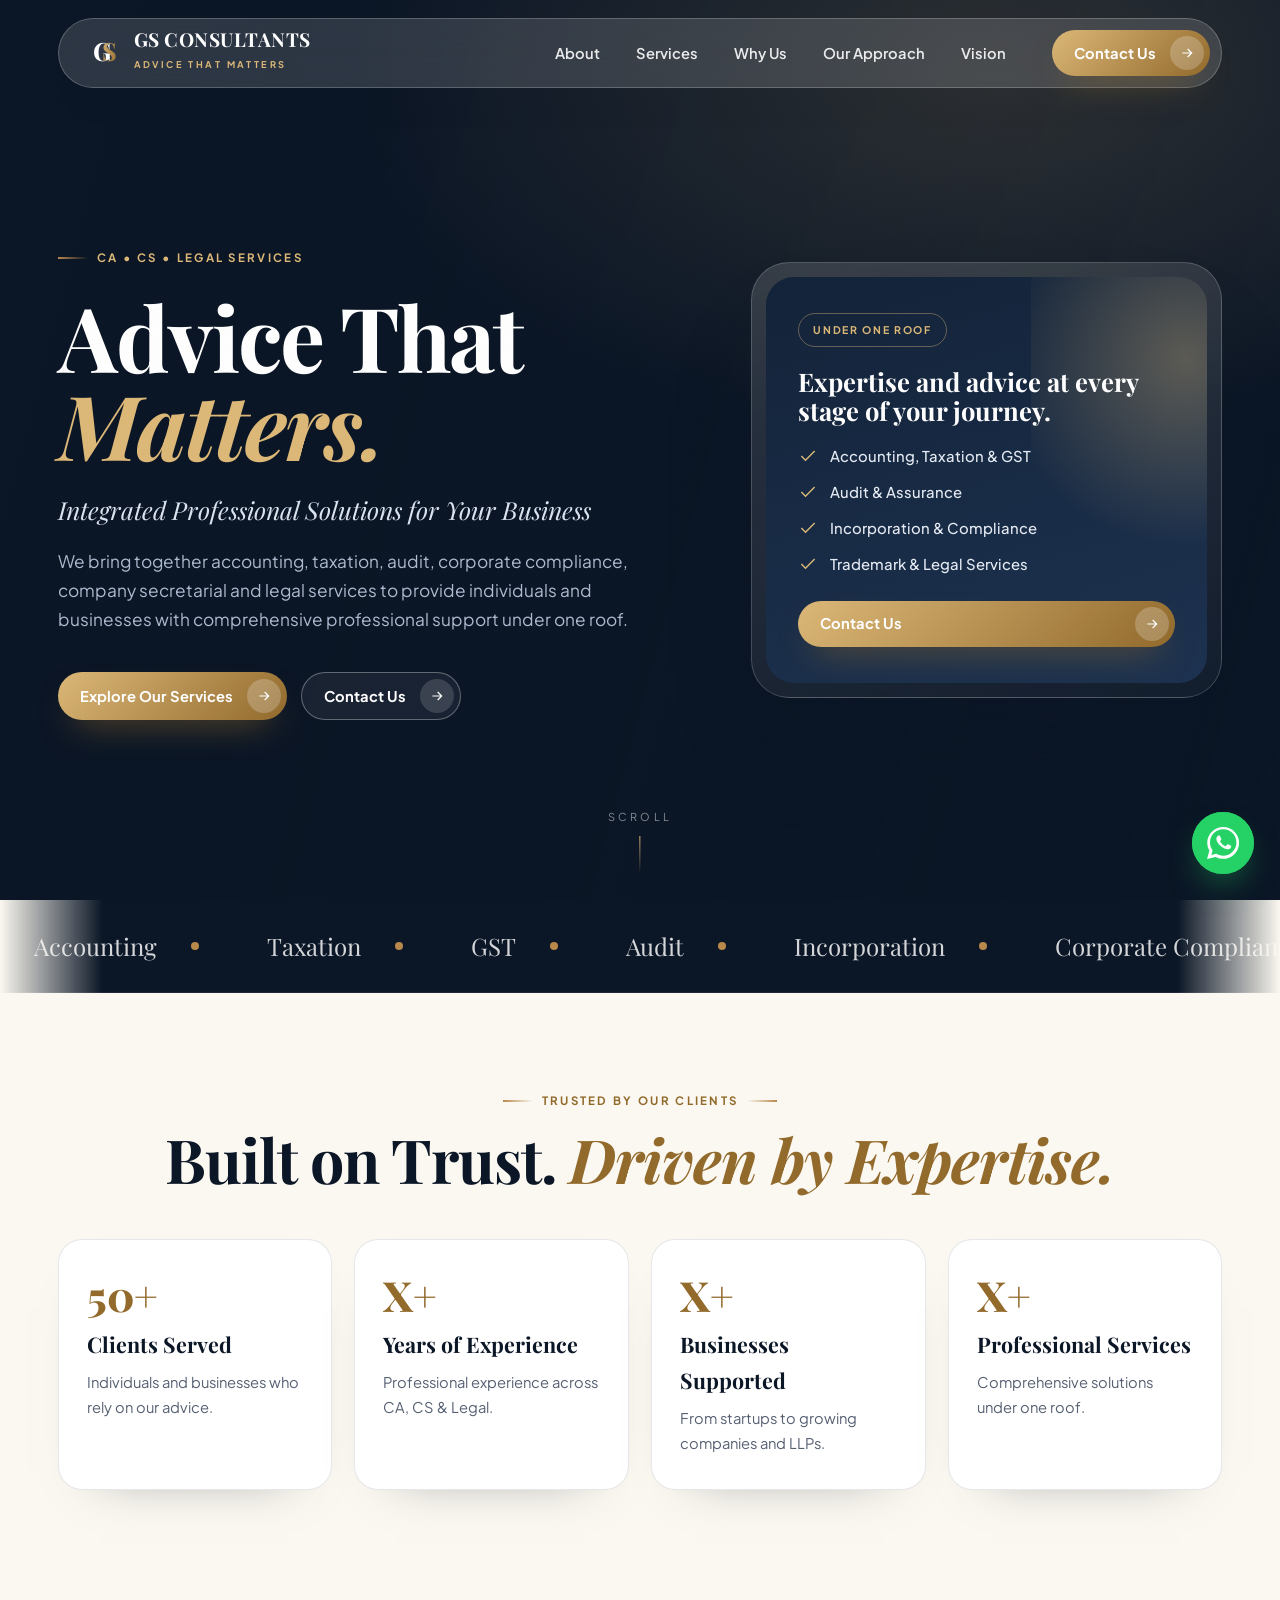
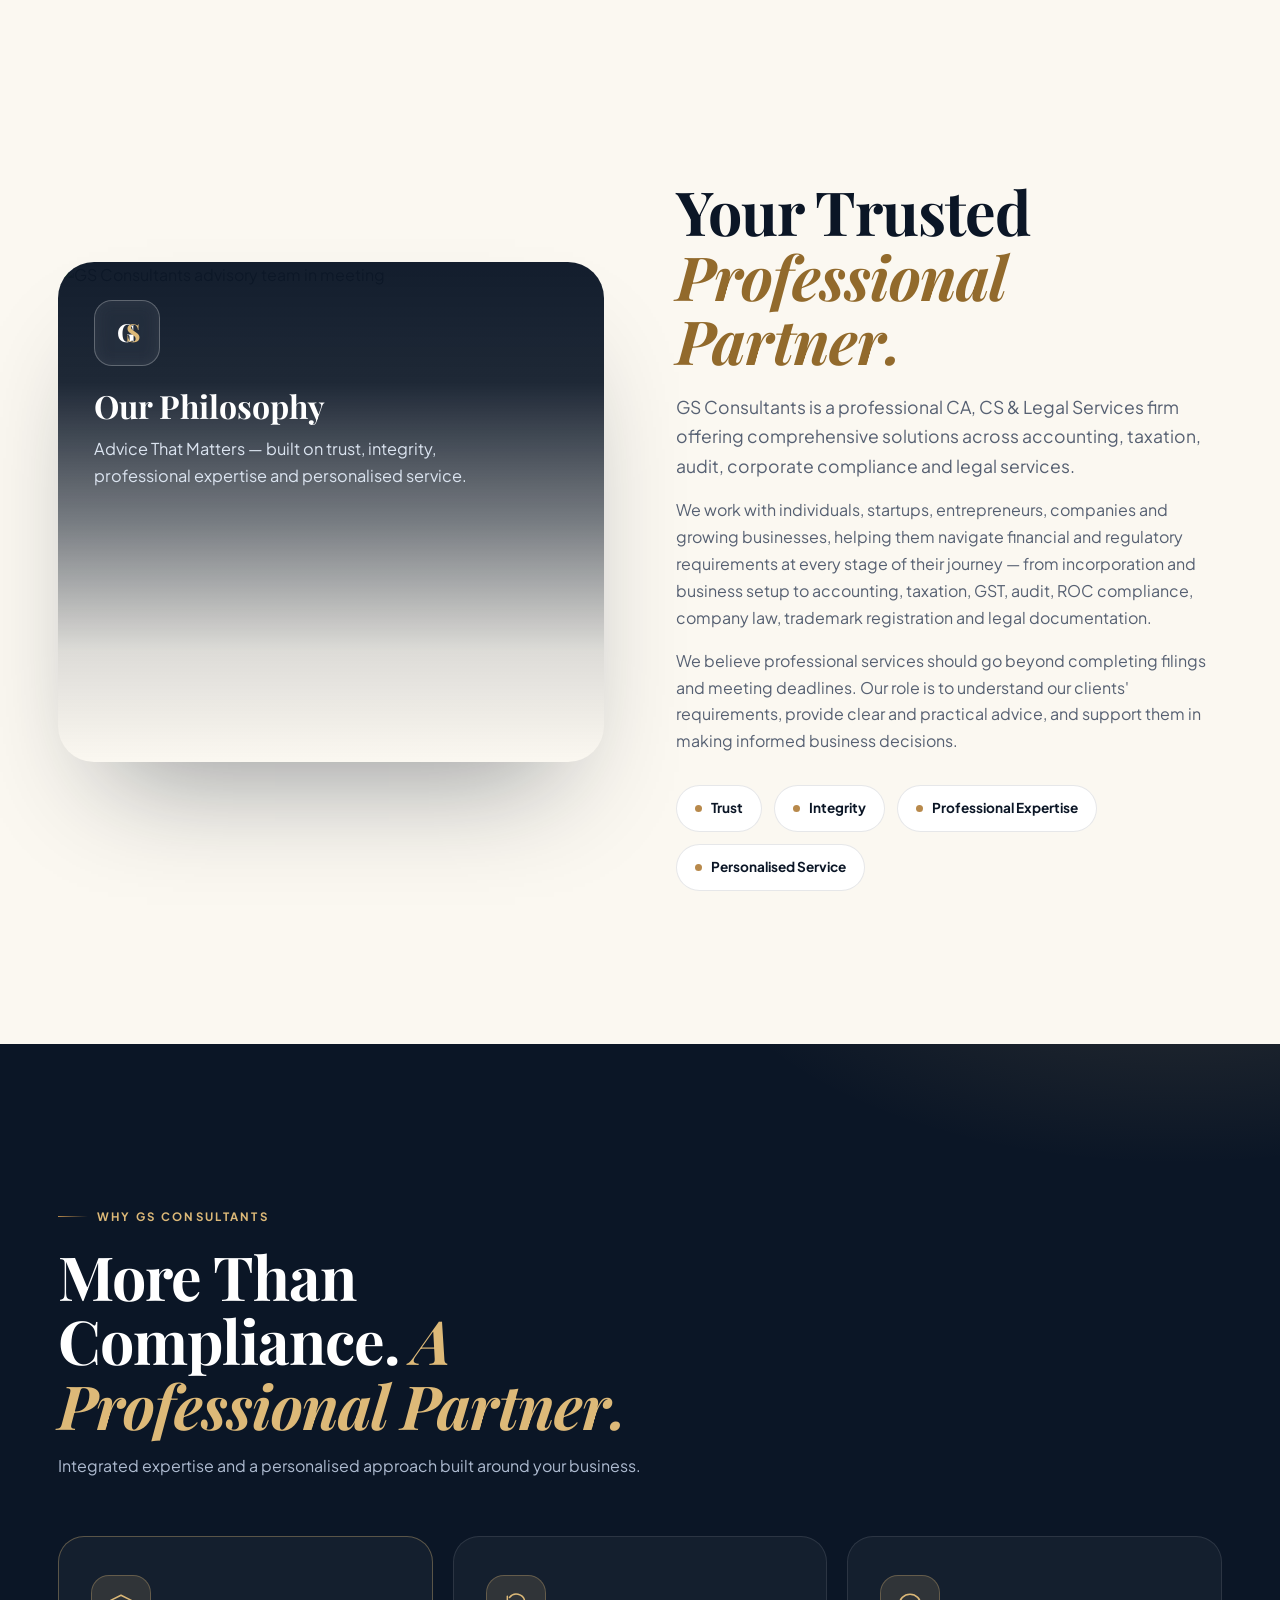
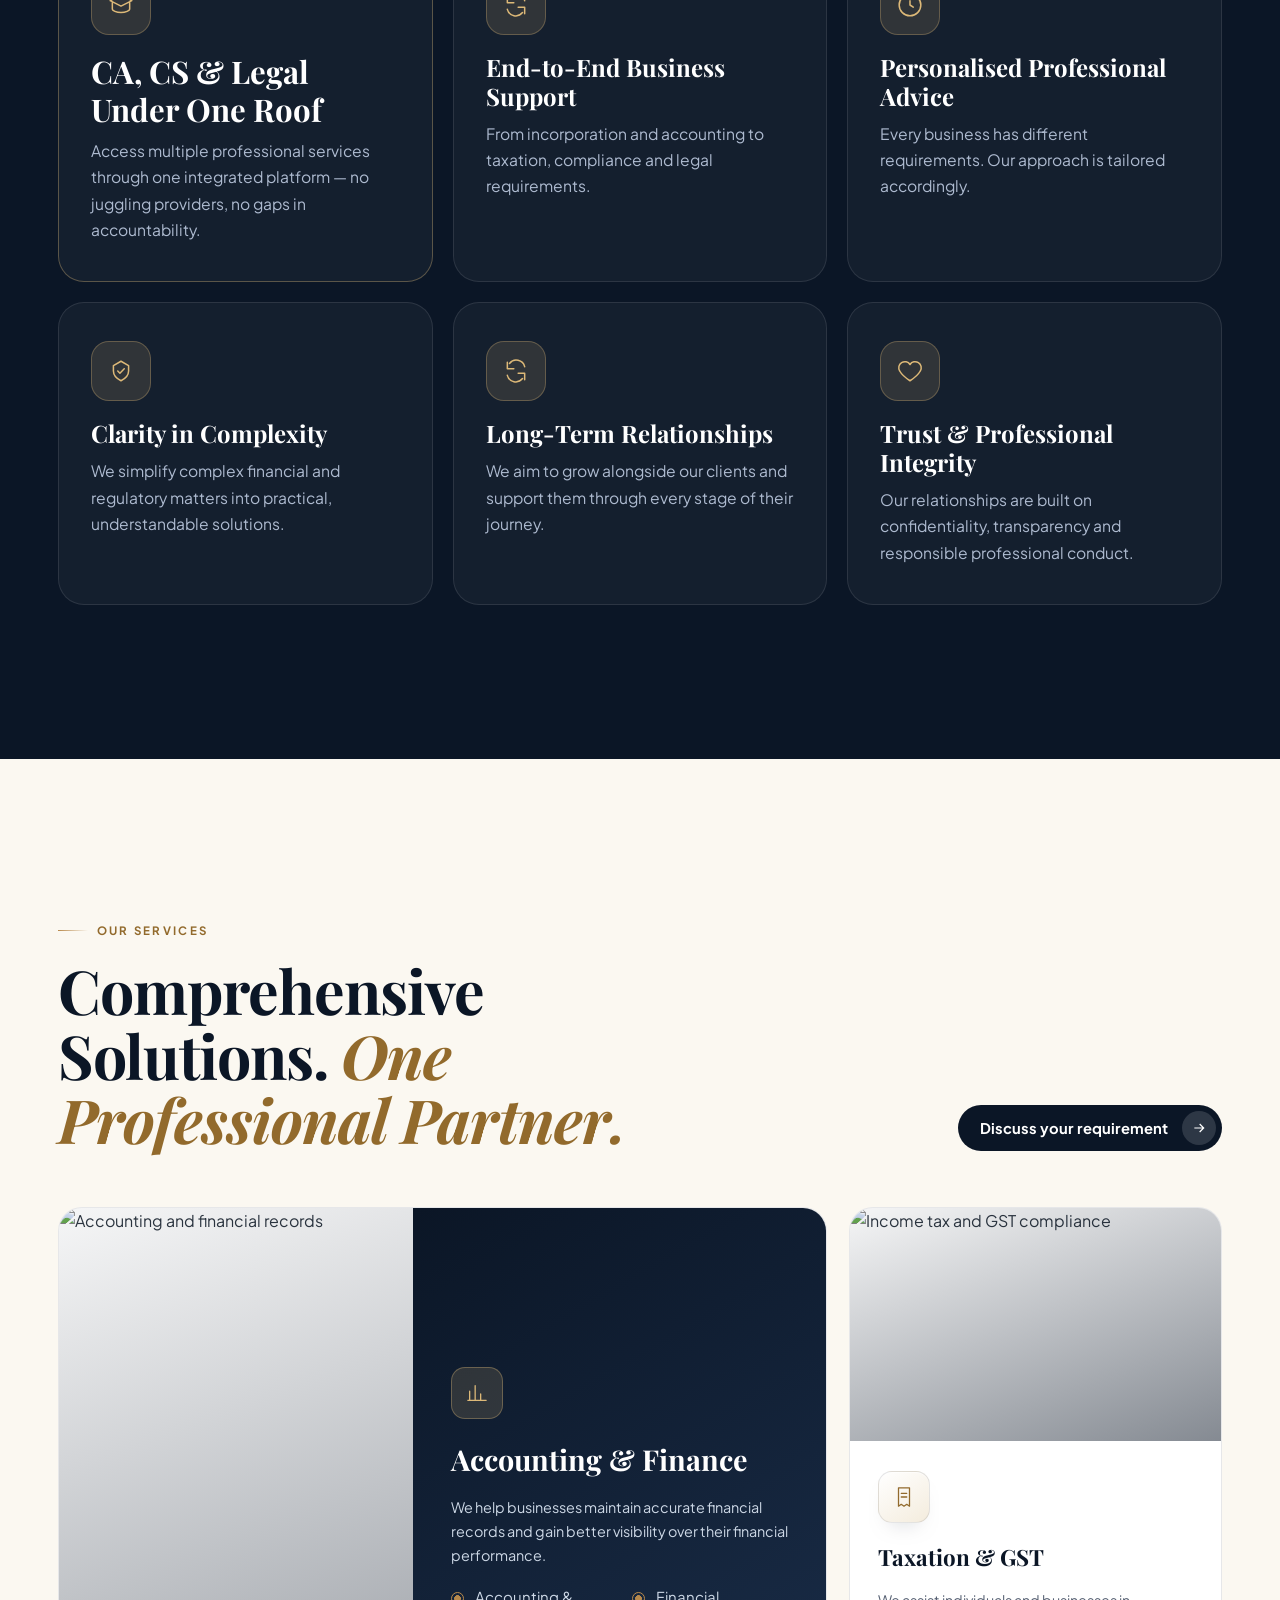
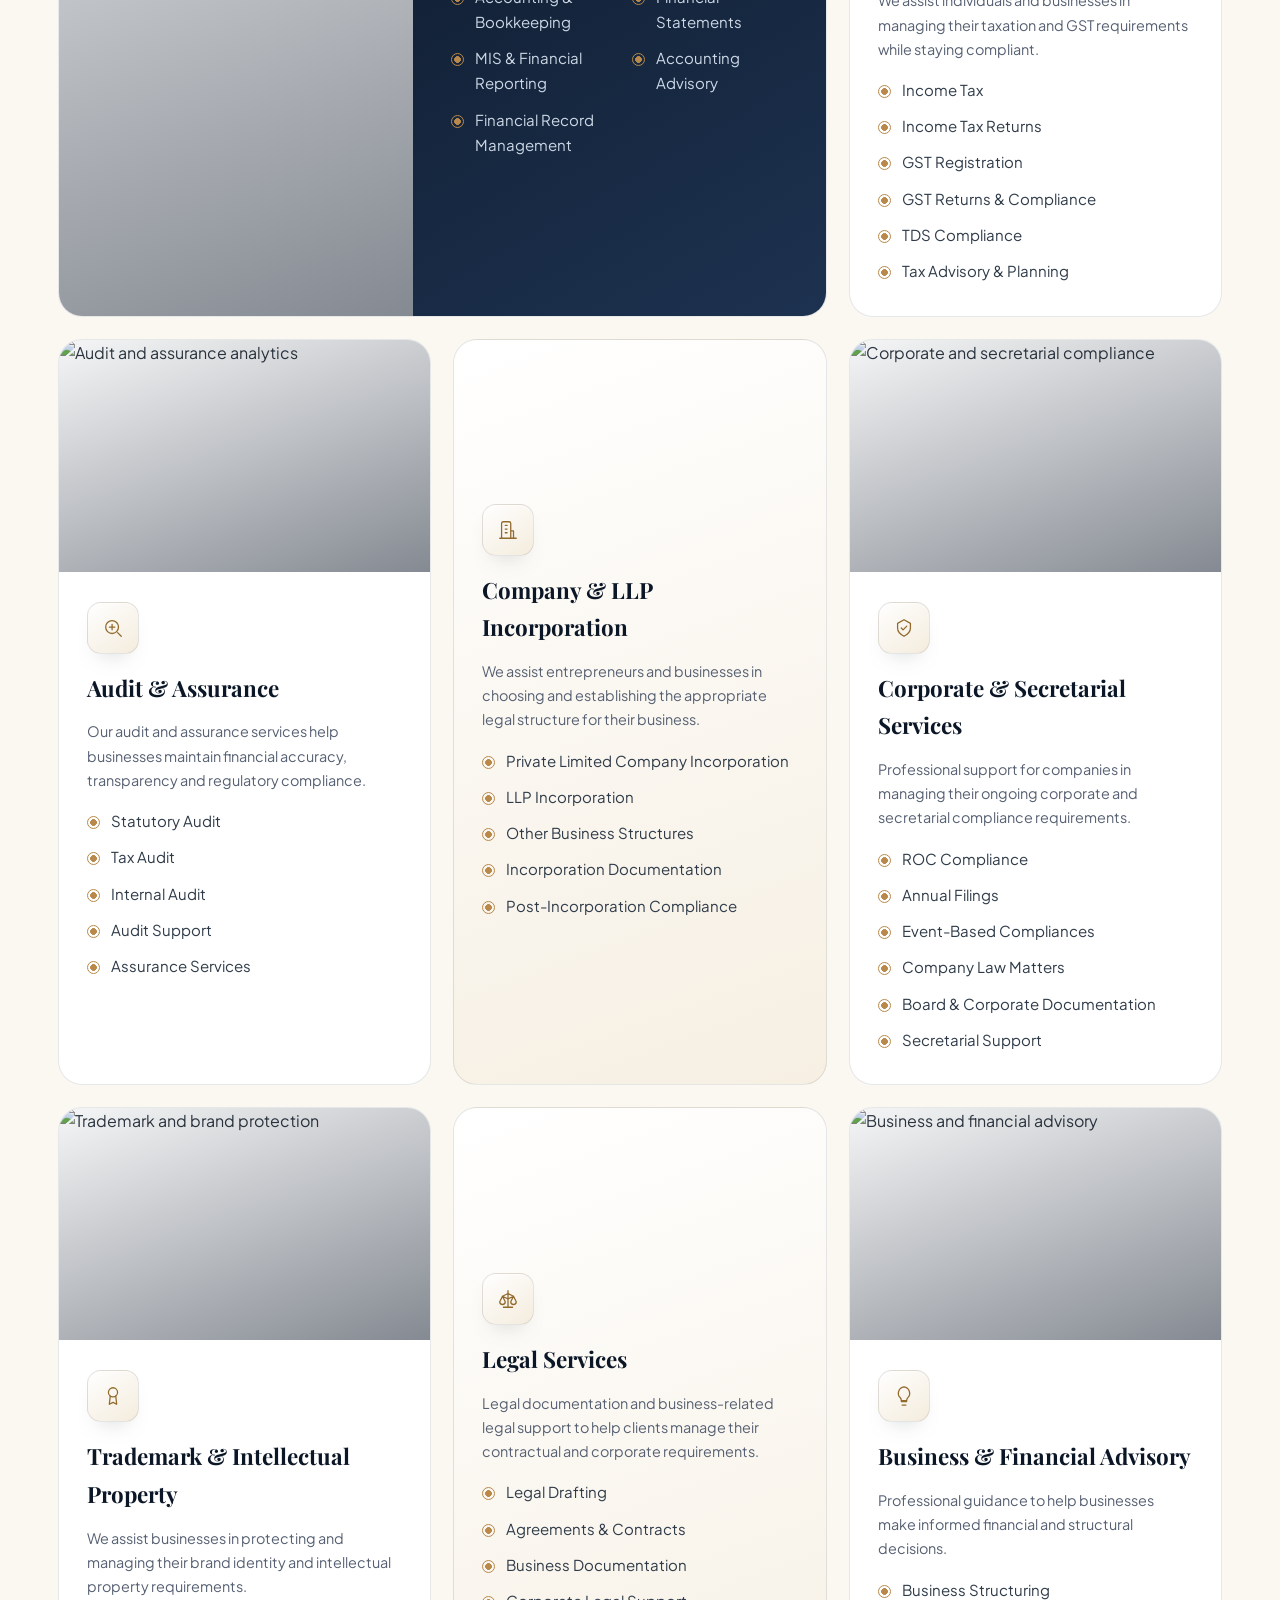
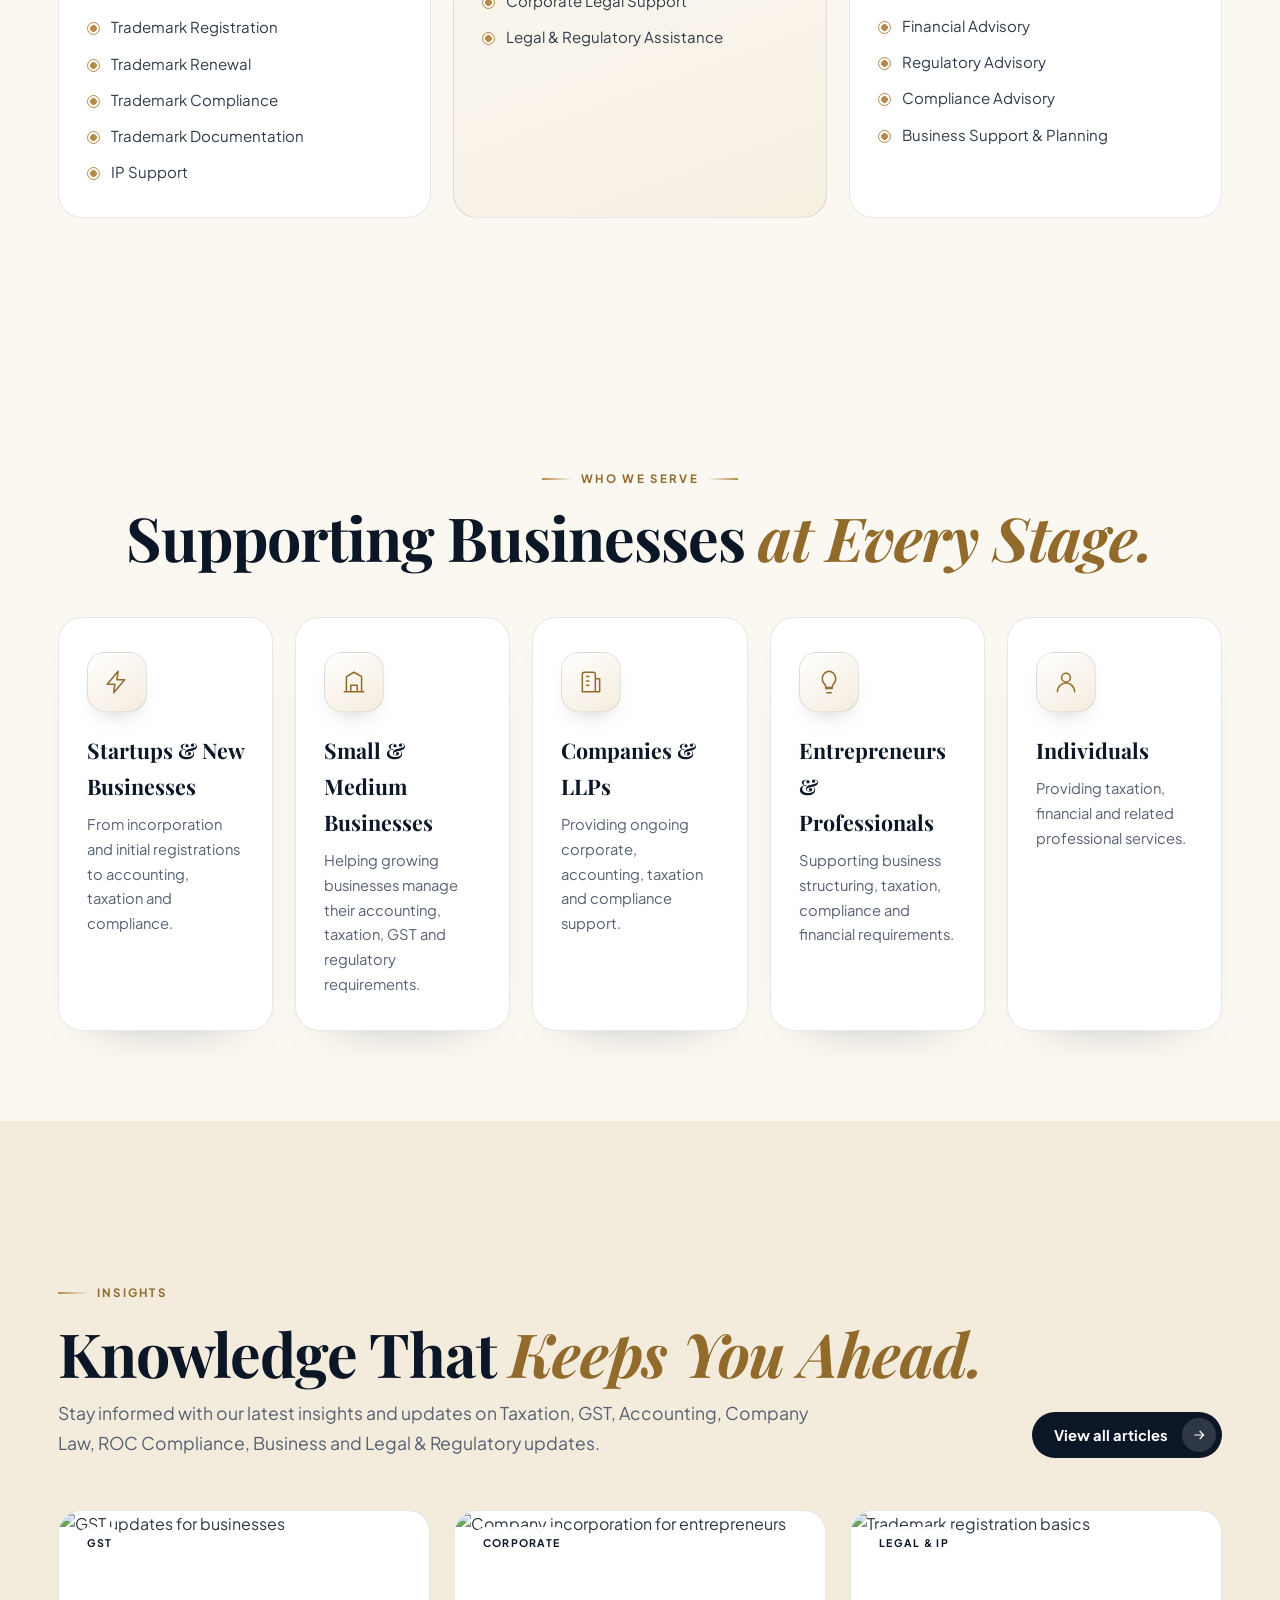
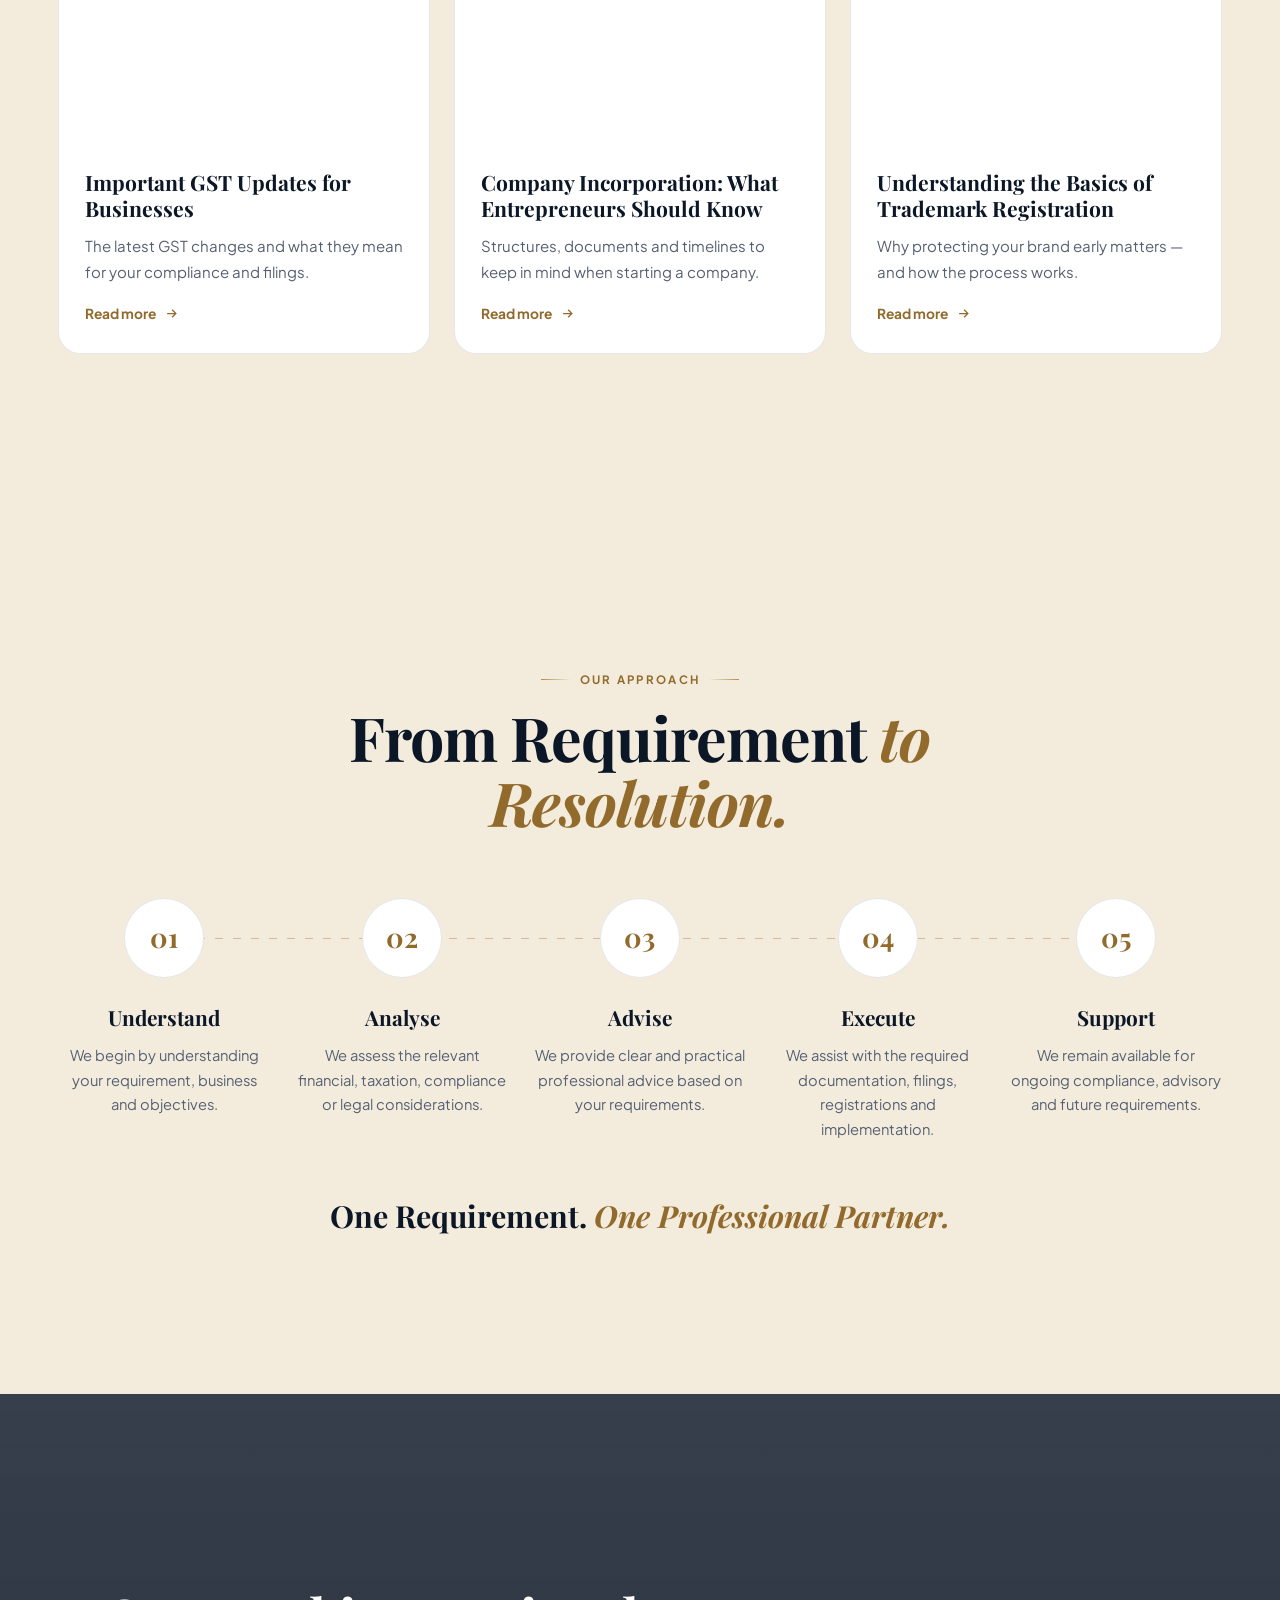
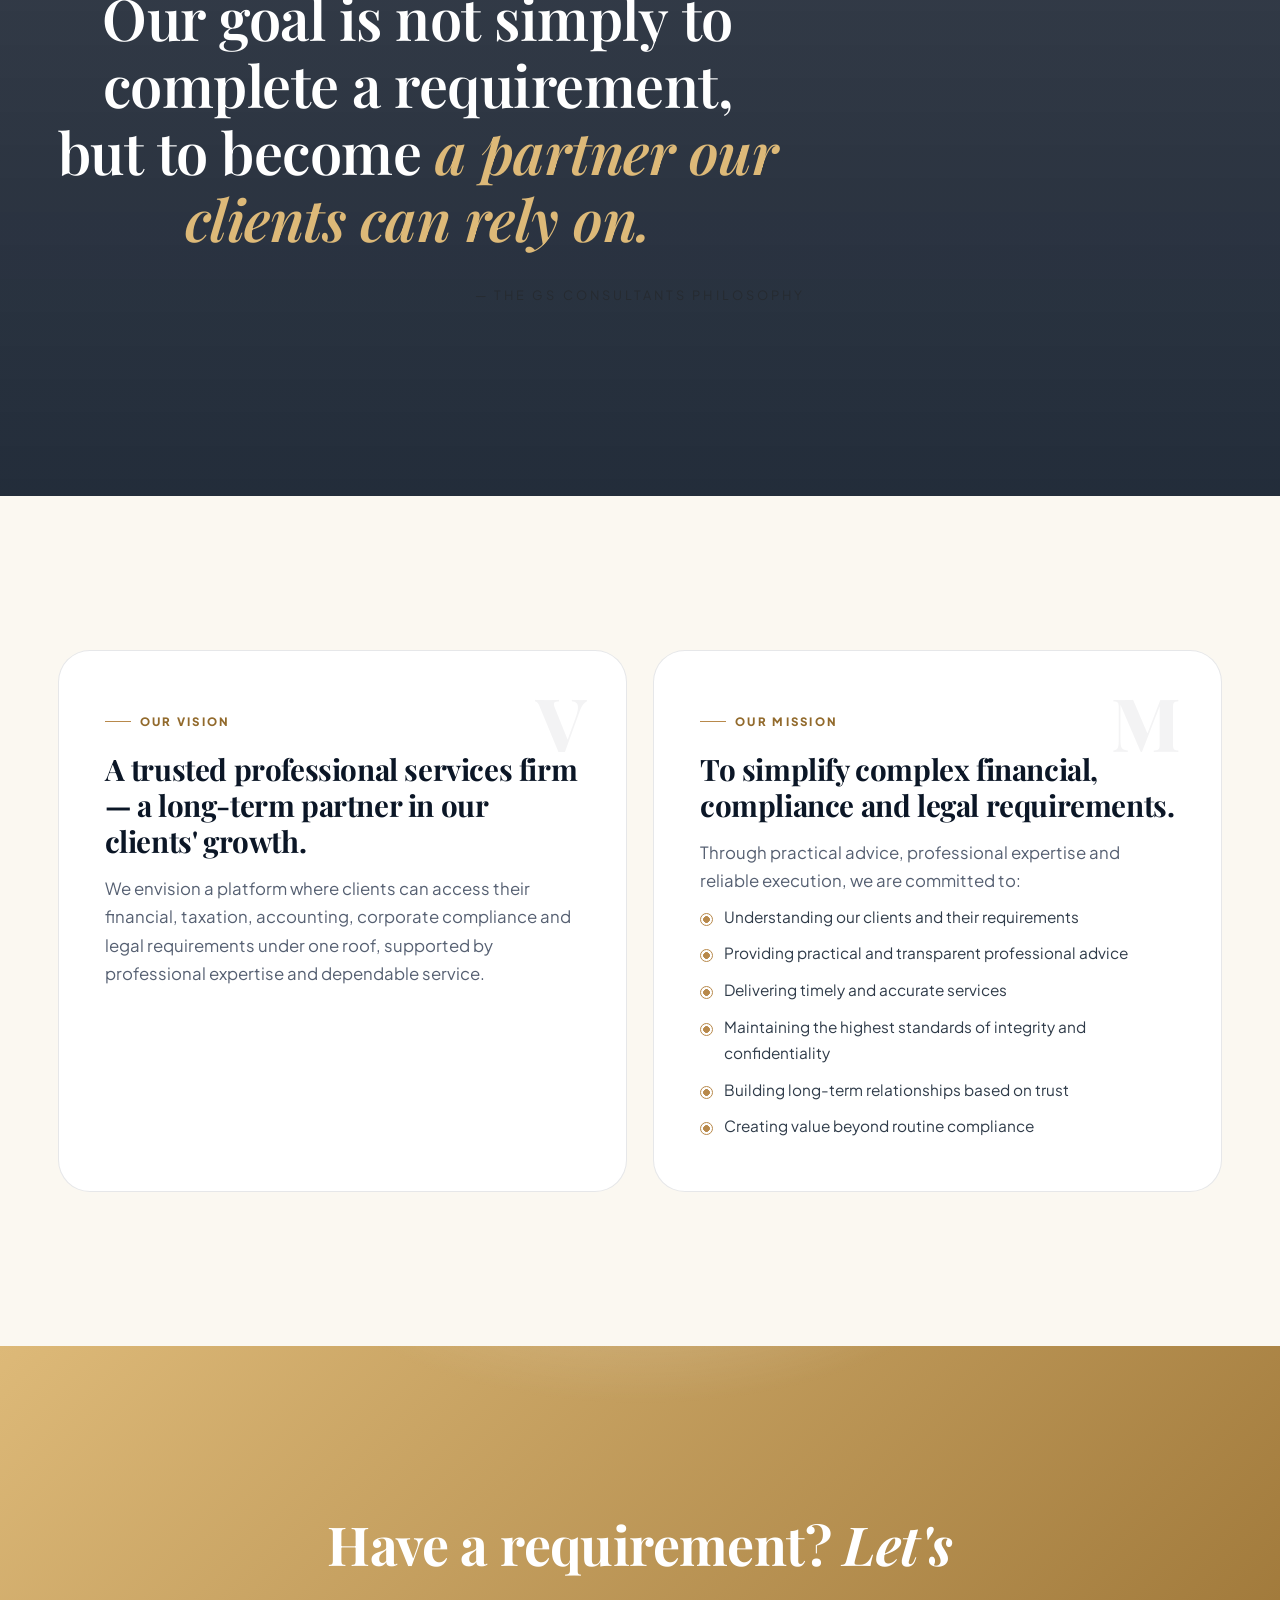
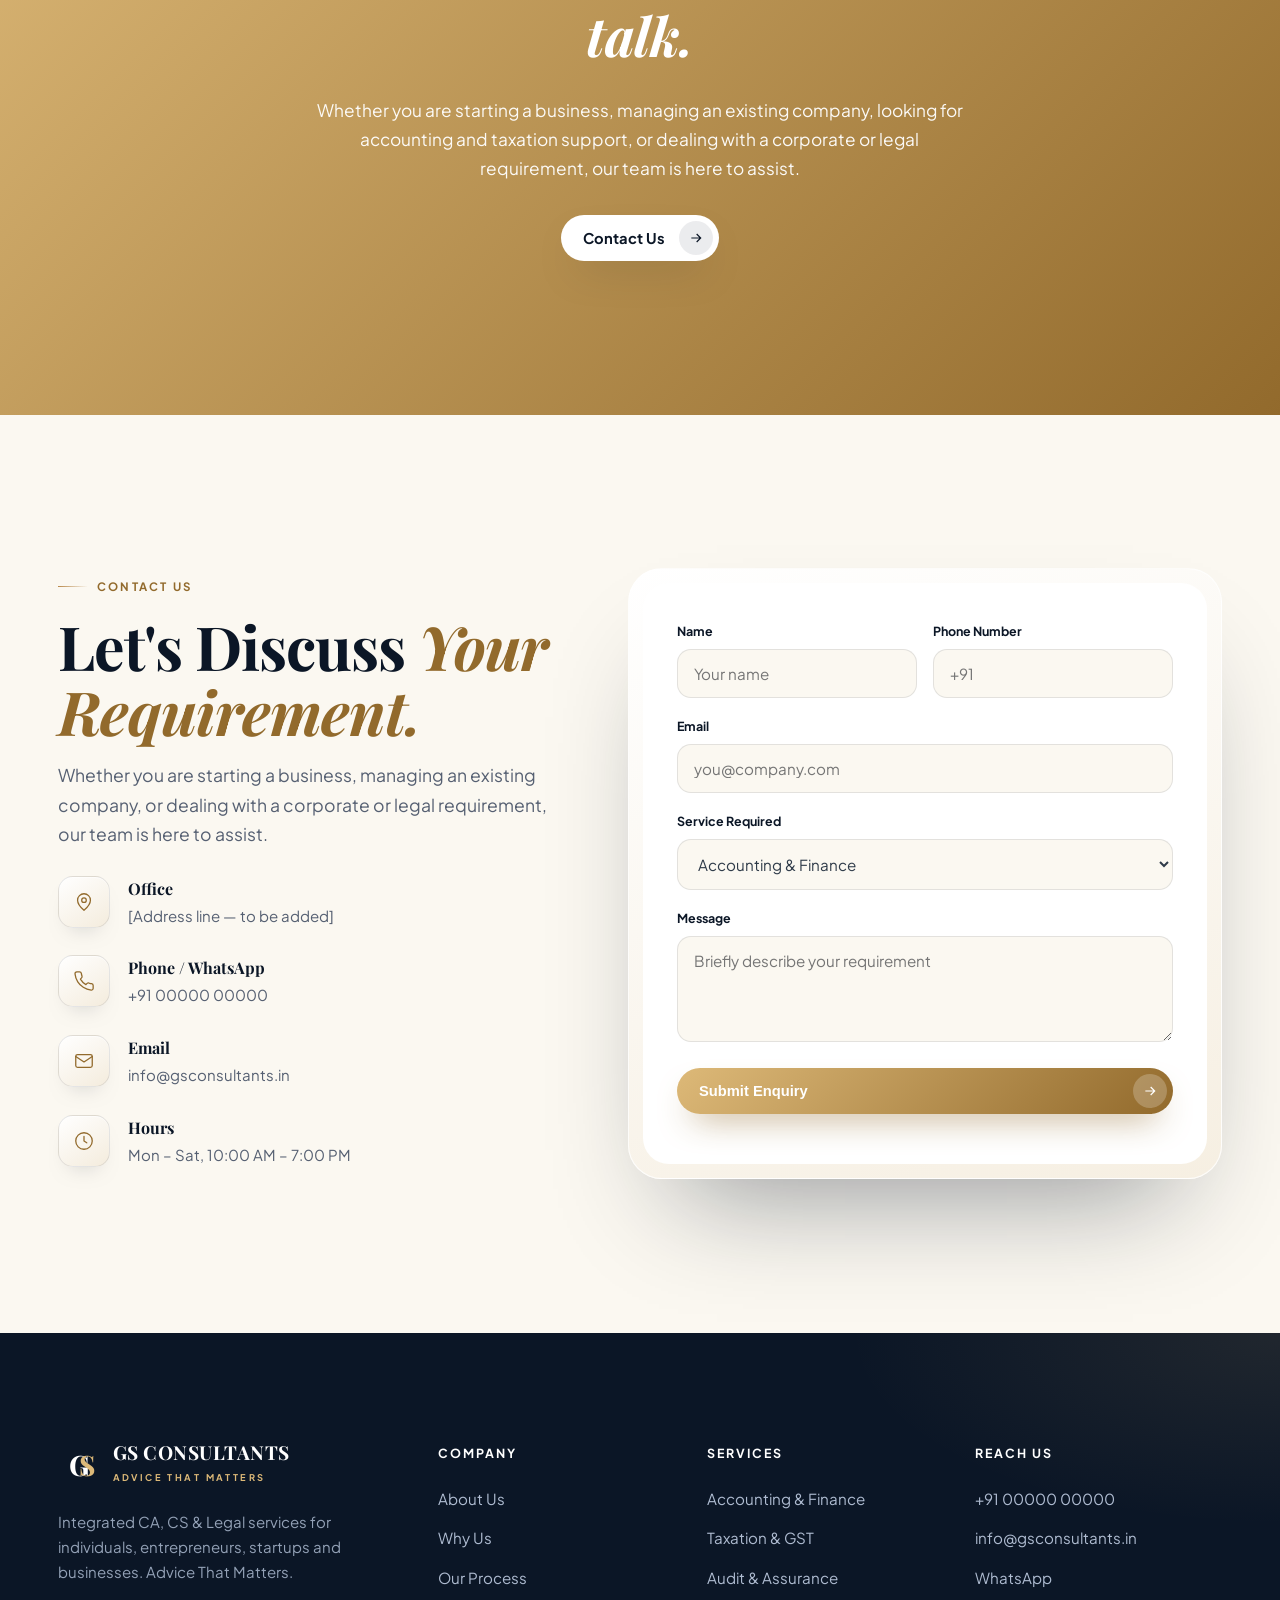
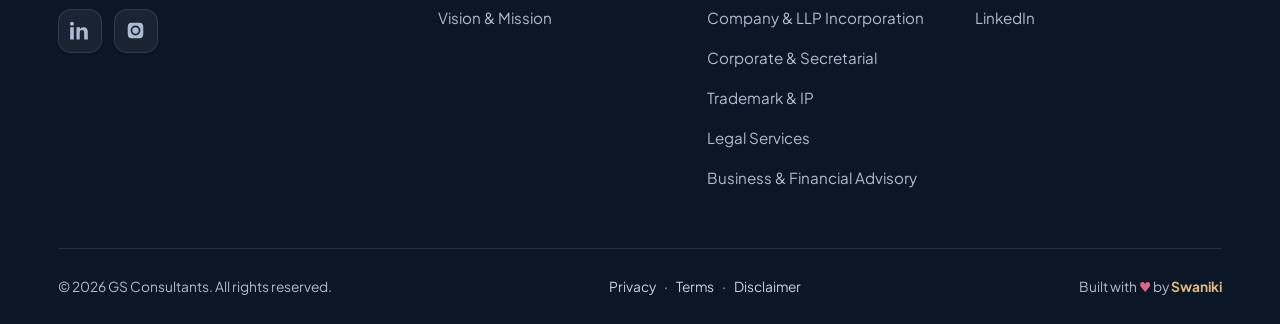
==== index.html @ 35da53ba "Add files via upload" ====
<!DOCTYPE html>
<html lang="en">
<head>
<meta charset="UTF-8" />
<meta name="viewport" content="width=device-width, initial-scale=1.0" />
<title>GS Consultants — Advice That Matters | CA • CS • Legal Services</title>
<meta name="description" content="GS Consultants — a professional CA, CS & Legal services firm providing integrated solutions across accounting, taxation, GST, audit, corporate compliance, company secretarial, trademark and legal services. Advice That Matters." />
<meta name="author" content="GS Consultants" />
<meta name="robots" content="index, follow" />
<meta name="theme-color" content="#0B1626" />
<link rel="canonical" href="https://gsconsultants.in/" />
<!-- Open Graph -->
<meta property="og:type" content="website" />
<meta property="og:site_name" content="GS Consultants" />
<meta property="og:title" content="GS Consultants — Advice That Matters | CA • CS • Legal Services" />
<meta property="og:description" content="Integrated professional solutions for your business — accounting, taxation, GST, audit, corporate compliance, company secretarial, trademark and legal services under one roof." />
<meta property="og:url" content="https://gsconsultants.in/" />
<meta property="og:image" content="https://images.unsplash.com/photo-1556761175-b413da4baf72?w=1200&q=80&fit=crop" />
<meta name="twitter:card" content="summary_large_image" />
<meta name="twitter:title" content="GS Consultants — Advice That Matters" />
<meta name="twitter:description" content="Integrated professional CA, CS & Legal services under one roof. Advice That Matters." />
<meta name="twitter:image" content="https://images.unsplash.com/photo-1556761175-b413da4baf72?w=1200&q=80&fit=crop" />
<!-- Favicon / app icon (GS monogram) -->
<link rel="icon" href="data:image/svg+xml,%3Csvg xmlns='http://www.w3.org/2000/svg' viewBox='0 0 100 100'%3E%3Crect width='100' height='100' rx='22' fill='%230B1626'/%3E%3Ctext x='50' y='71' text-anchor='middle' font-family='Georgia,serif' font-size='52' font-weight='700' fill='%23DDB978'%3EGS%3C/text%3E%3C/svg%3E" />
<link rel="apple-touch-icon" href="data:image/svg+xml,%3Csvg xmlns='http://www.w3.org/2000/svg' viewBox='0 0 100 100'%3E%3Crect width='100' height='100' fill='%230B1626'/%3E%3Ctext x='50' y='71' text-anchor='middle' font-family='Georgia,serif' font-size='52' font-weight='700' fill='%23DDB978'%3EGS%3C/text%3E%3C/svg%3E" />
<!-- Preload LCP hero image -->
<link rel="preload" as="image" href="https://images.unsplash.com/photo-1556761175-b413da4baf72?w=1920&q=80&fit=crop" fetchpriority="high" />
<!-- Structured data -->
<script type="application/ld+json">
{
  "@context": "https://schema.org",
  "@type": "ProfessionalService",
  "name": "GS Consultants",
  "description": "A professional CA, CS & Legal services firm offering comprehensive solutions across accounting, taxation, audit, corporate compliance and legal services — under one roof.",
  "slogan": "Advice That Matters.",
  "url": "https://gsconsultants.in/",
  "image": "https://images.unsplash.com/photo-1556761175-b413da4baf72?w=1200&q=80&fit=crop",
  "telephone": "+91-00000-00000",
  "email": "info@gsconsultants.in",
  "priceRange": "₹",
  "address": { "@type": "PostalAddress", "streetAddress": "[Address line — to be added]", "addressLocality": "[City]", "addressRegion": "[State]", "addressCountry": "IN" },
  "areaServed": "IN",
  "sameAs": ["https://www.linkedin.com/company/gsconsultantsglobal/"],
  "knowsAbout": ["Accounting & Finance","Taxation & GST","Audit & Assurance","Company & LLP Incorporation","Corporate & Secretarial Services","Trademark & Intellectual Property","Legal Services","Business & Financial Advisory"]
}
</script>
<link rel="preconnect" href="https://fonts.googleapis.com" />
<link rel="preconnect" href="https://fonts.gstatic.com" crossorigin />
<link href="https://fonts.googleapis.com/css2?family=Playfair+Display:ital,wght@0,500;0,600;0,700;0,800;1,500;1,600&family=Plus+Jakarta+Sans:wght@400;500;600;700;800&display=swap" rel="stylesheet" />
<script src="https://cdnjs.cloudflare.com/ajax/libs/gsap/3.12.5/gsap.min.js"></script>
<script src="https://cdnjs.cloudflare.com/ajax/libs/gsap/3.12.5/ScrollTrigger.min.js"></script>
<style>
  :root{
    --cream:#FBF8F1; --cream-2:#F3ECDD; --paper:#fff;
    --navy:#0B1626; --navy-2:#132339; --navy-3:#1d3250;
    --gold:#B8894B; --gold-lt:#DDB978; --gold-dk:#926A2C;
    --ink:#2f3b49; --muted:#566072; --line:rgba(11,22,38,.1);
    --serif:'Playfair Display',Georgia,serif; --sans:'Plus Jakarta Sans',system-ui,sans-serif;
    --ease:cubic-bezier(.32,.72,0,1);
    --shadow-soft:0 40px 90px -55px rgba(11,22,38,.55);
    --shadow-lift:0 60px 110px -50px rgba(11,22,38,.45);
    --ring:inset 0 1px 1px rgba(255,255,255,.6);
  }
  *{box-sizing:border-box;margin:0;padding:0}
  html{scroll-behavior:smooth}
  body{font-family:var(--sans);color:var(--ink);background:var(--cream);line-height:1.68;-webkit-font-smoothing:antialiased}
  main{overflow-x:hidden;width:100%;max-width:100%}
  a{text-decoration:none;color:inherit}
  img{display:block;max-width:100%}
  .wrap{width:min(1240px,91%);margin-inline:auto}
  section{padding:clamp(90px,12vw,168px) 0;position:relative}
  .eyebrow{display:inline-flex;align-items:center;gap:9px;font-size:.72rem;font-weight:700;letter-spacing:.2em;text-transform:uppercase;color:var(--gold-dk)}
  .eyebrow::before{content:"";width:30px;height:1.5px;background:linear-gradient(90deg,var(--gold),transparent)}
  .eyebrow.on-dark{color:var(--gold-lt)}
  .h2{font-family:var(--serif);color:var(--navy);font-weight:700;font-size:clamp(2.2rem,4.8vw,3.8rem);line-height:1.06;letter-spacing:-1px}
  .h2 em{font-style:italic;color:var(--gold-dk)}
  .lead{color:var(--muted);font-size:1.1rem;max-width:58ch}
  body::after{content:"";position:fixed;inset:0;z-index:200;pointer-events:none;opacity:.045;mix-blend-mode:multiply;background-image:url("data:image/svg+xml,%3Csvg xmlns='http://www.w3.org/2000/svg' width='140' height='140'%3E%3Cfilter id='n'%3E%3CfeTurbulence type='fractalNoise' baseFrequency='.85' numOctaves='2'/%3E%3C/filter%3E%3Crect width='100%25' height='100%25' filter='url(%23n)'/%3E%3C/svg%3E")}
  .ic{width:26px;height:26px;stroke:var(--gold-dk);stroke-width:1.4;fill:none;stroke-linecap:round;stroke-linejoin:round}
  .chip{width:60px;height:60px;border-radius:18px;display:grid;place-items:center;background:linear-gradient(145deg,#fff,#f4ecdd);box-shadow:var(--ring),0 12px 24px -18px rgba(11,22,38,.5);border:1px solid var(--line);transition:transform .6s var(--ease)}

  /* NAV */
  .nav-shell{position:fixed;top:18px;left:0;right:0;z-index:100;display:flex;justify-content:center;padding:0 4.5%}
  .navbar{display:flex;align-items:center;gap:24px;width:min(1240px,100%);padding:11px 11px 11px 22px;border-radius:100px;background:rgba(255,255,255,.14);backdrop-filter:blur(20px);border:1px solid rgba(255,255,255,.22);box-shadow:0 20px 50px -34px rgba(0,0,0,.6);transition:.5s var(--ease)}
  .navbar.scrolled{background:rgba(255,255,255,.9);border-color:rgba(255,255,255,.7);box-shadow:0 24px 60px -34px rgba(11,22,38,.5)}
  .brand{display:flex;align-items:center;gap:11px;flex:none}
  .brand .mono{width:42px;height:42px;flex:none}
  .brand .bt strong{font-family:var(--serif);font-weight:700;color:#fff;font-size:1.2rem;letter-spacing:.5px;display:block;line-height:1;transition:color .5s}
  .brand .bt span{font-size:.58rem;letter-spacing:.26em;color:var(--gold-lt);font-weight:700}
  .navbar.scrolled .brand .bt strong{color:var(--navy)}
  nav.menu{display:flex;gap:4px;margin-left:auto}
  nav.menu a{font-weight:600;font-size:.92rem;color:rgba(255,255,255,.9);padding:10px 16px;border-radius:100px;transition:.4s var(--ease)}
  .navbar.scrolled nav.menu a{color:var(--navy)}
  nav.menu a:hover{background:rgba(255,255,255,.16)}
  .navbar.scrolled nav.menu a:hover{background:rgba(11,22,38,.06)}
  .btn{display:inline-flex;align-items:center;font-weight:700;font-size:.92rem;padding:6px 6px 6px 22px;border-radius:100px;transition:.5s var(--ease);cursor:pointer;border:0;position:relative}
  .btn .arw{width:34px;height:34px;border-radius:50%;display:grid;place-items:center;margin-left:14px;transition:.5s var(--ease)}
  .btn .arw svg{width:16px;height:16px;stroke-width:1.8;fill:none}
  .btn:hover .arw{transform:translate(2px,-2px)}
  .btn-gold{background:linear-gradient(135deg,var(--gold-lt),var(--gold-dk));color:#fff;box-shadow:0 16px 34px -16px rgba(146,106,44,.9)}
  .btn-gold .arw{background:rgba(255,255,255,.22)}.btn-gold .arw svg{stroke:#fff}
  .btn-gold:hover{transform:translateY(-2px)}
  .btn-navy{background:var(--navy);color:#fff}.btn-navy .arw{background:rgba(255,255,255,.14)}.btn-navy .arw svg{stroke:#fff}
  .btn-navy:hover{transform:translateY(-2px);background:var(--navy-3)}
  .btn-light{background:#fff;color:var(--navy)}.btn-light .arw{background:rgba(11,22,38,.08)}.btn-light .arw svg{stroke:var(--navy)}
  .btn-light:hover{transform:translateY(-2px)}
  .btn-ghost{background:rgba(255,255,255,.06);color:#fff;border:1px solid rgba(255,255,255,.32)}.btn-ghost .arw{background:rgba(255,255,255,.14)}.btn-ghost .arw svg{stroke:#fff}
  .btn-ghost:hover{background:rgba(255,255,255,.16)}
  .nav-cta{margin-left:6px}
  .burger{display:none;width:44px;height:44px;border-radius:50%;border:1px solid rgba(255,255,255,.3);background:rgba(255,255,255,.1);position:relative;cursor:pointer;flex:none;margin-left:auto}
  .navbar.scrolled .burger{border-color:var(--line);background:#fff}
  .burger i{position:absolute;left:12px;right:12px;height:2px;background:#fff;border-radius:2px;transition:.4s var(--ease)}
  .navbar.scrolled .burger i{background:var(--navy)}
  .burger i:nth-child(1){top:16px}.burger i:nth-child(2){top:21px}.burger i:nth-child(3){top:26px}
  .burger.open i:nth-child(1){top:21px;transform:rotate(45deg)}
  .burger.open i:nth-child(2){opacity:0}.burger.open i:nth-child(3){top:21px;transform:rotate(-45deg)}
  .drawer{position:fixed;inset:0;z-index:99;background:rgba(11,22,38,.72);backdrop-filter:blur(22px);display:flex;flex-direction:column;align-items:center;justify-content:center;gap:6px;opacity:0;pointer-events:none;transition:.6s var(--ease)}
  .drawer.open{opacity:1;pointer-events:auto}
  .drawer a{font-family:var(--serif);font-size:2.1rem;color:#fff;padding:9px;opacity:0;transform:translateY(28px);transition:.6s var(--ease)}
  .drawer.open a{opacity:1;transform:none}
  .drawer.open a:nth-child(1){transition-delay:.1s}.drawer.open a:nth-child(2){transition-delay:.16s}.drawer.open a:nth-child(3){transition-delay:.22s}.drawer.open a:nth-child(4){transition-delay:.28s}.drawer.open a:nth-child(5){transition-delay:.34s}.drawer.open a:nth-child(6){transition-delay:.4s}

  /* HERO */
  .hero{position:relative;min-height:100svh;display:flex;align-items:center;padding:150px 0 90px;background:var(--navy);overflow:hidden}
  .hero-bg{position:absolute;inset:-8% 0;background:url("https://images.unsplash.com/photo-1556761175-b413da4baf72?w=1920&q=80&fit=crop") center/cover;opacity:.32;filter:grayscale(.35) contrast(1.12);will-change:transform}
  .hero-veil{position:absolute;inset:0;background:radial-gradient(1100px 620px at 78% 8%,rgba(221,185,120,.16),transparent 60%),linear-gradient(105deg,var(--navy) 8%,rgba(11,22,38,.86) 46%,rgba(11,22,38,.6) 100%)}
  .hero .wrap{position:relative;display:grid;grid-template-columns:1.15fr .85fr;gap:56px;align-items:center}
  .hero h1{font-family:var(--serif);font-weight:700;color:#fff;font-size:clamp(3rem,7vw,5.6rem);line-height:.98;letter-spacing:-2px;margin:24px 0 0;max-width:14ch}
  .hero h1 em{font-style:italic;color:var(--gold-lt)}
  .hero .sub{font-family:var(--serif);font-style:italic;font-size:clamp(1.15rem,2vw,1.55rem);color:#dbe4f0;margin:22px 0 16px}
  .hero p{color:#aebbd0;max-width:46ch;font-size:1.08rem}
  .hero .cta{display:flex;gap:14px;margin-top:38px;flex-wrap:wrap}
  .scrollcue{position:absolute;left:50%;bottom:26px;transform:translateX(-50%);color:rgba(255,255,255,.5);font-size:.68rem;letter-spacing:.28em;text-transform:uppercase;display:flex;flex-direction:column;align-items:center;gap:10px;z-index:2}
  .scrollcue .ln{width:1px;height:38px;background:linear-gradient(var(--gold-lt),transparent);animation:cue 2s var(--ease) infinite}
  @keyframes cue{0%{transform:scaleY(0);transform-origin:top}45%{transform:scaleY(1);transform-origin:top}55%{transform:scaleY(1);transform-origin:bottom}100%{transform:scaleY(0);transform-origin:bottom}}
  /* double-bezel consult card */
  .bezel{background:linear-gradient(160deg,rgba(255,255,255,.14),rgba(255,255,255,.04));border:1px solid rgba(255,255,255,.2);border-radius:38px;padding:14px;box-shadow:var(--shadow-lift);backdrop-filter:blur(10px)}
  .consult{background:linear-gradient(165deg,var(--navy-2),var(--navy-3));border-radius:28px;padding:36px 32px;color:#fff;position:relative;overflow:hidden}
  .consult::after{content:"";position:absolute;top:-40%;right:-30%;width:70%;height:120%;background:radial-gradient(circle,rgba(221,185,120,.35),transparent 65%)}
  .consult .cbadge{display:inline-flex;align-items:center;gap:8px;font-size:.66rem;font-weight:700;letter-spacing:.16em;text-transform:uppercase;color:var(--gold-lt);border:1px solid rgba(221,185,120,.4);padding:7px 14px;border-radius:100px;position:relative;z-index:1}
  .consult h3{font-family:var(--serif);font-size:1.6rem;margin:20px 0 6px;position:relative;z-index:1;line-height:1.15}
  .consult .price{font-family:var(--serif);font-size:3.4rem;font-weight:800;color:var(--gold-lt);line-height:1;position:relative;z-index:1}
  .consult .price small{font-size:1rem;color:#cdd7e5;font-family:var(--sans);font-weight:500}
  .consult ul{list-style:none;display:grid;gap:11px;position:relative;z-index:1;margin:18px 0 24px}
  .consult li{display:flex;align-items:center;gap:12px;color:#e6ecf5;font-size:.93rem;font-weight:500}
  .consult li svg{width:20px;height:20px;stroke:var(--gold-lt);stroke-width:1.7;fill:none;flex:none}
  .consult .btn{width:100%;justify-content:space-between;position:relative;z-index:1}

  /* MARQUEE */
  .marquee{background:var(--navy);color:#fff;padding:26px 0;overflow:hidden;border-bottom:1px solid rgba(255,255,255,.08);-webkit-mask-image:linear-gradient(90deg,transparent,#000 8%,#000 92%,transparent);mask-image:linear-gradient(90deg,transparent,#000 8%,#000 92%,transparent)}
  .mq-track{display:flex;gap:0;width:max-content;animation:mq 34s linear infinite}
  .marquee:hover .mq-track{animation-play-state:paused}
  .mq-track span{font-family:var(--serif);font-size:1.5rem;color:rgba(255,255,255,.82);padding:0 34px;display:inline-flex;align-items:center;gap:34px;white-space:nowrap}
  .mq-track span::after{content:"";width:8px;height:8px;border-radius:50%;background:var(--gold)}
  @keyframes mq{to{transform:translateX(-50%)}}

  /* TRUST */
  .trust{padding:clamp(60px,7vw,90px) 0;background:var(--cream)}
  .trust-head{text-align:center;margin-bottom:48px}
  .trust-head .eyebrow{justify-content:center}.trust-head .eyebrow::after{content:"";width:30px;height:1.5px;background:linear-gradient(270deg,var(--gold),transparent)}
  .trust-head h2{margin-top:16px}
  .trust-grid{display:grid;grid-template-columns:repeat(4,1fr);gap:22px}
  .ti{background:var(--paper);border:1px solid var(--line);border-radius:24px;padding:34px 28px;box-shadow:0 24px 50px -44px rgba(11,22,38,.5);transition:transform .6s var(--ease),box-shadow .6s var(--ease)}
  .ti:hover{transform:translateY(-8px);box-shadow:var(--shadow-soft)}
  .ti .chip{margin-bottom:20px}.ti:hover .chip{transform:rotate(-6deg) scale(1.06)}
  .ti h4{font-family:var(--serif);font-size:1.34rem;color:var(--navy);margin-bottom:8px;font-weight:700}
  .ti p{font-size:.92rem;color:var(--muted)}

  /* ABOUT */
  .about .wrap{display:grid;grid-template-columns:1fr 1fr;gap:72px;align-items:center}
  .about-visual{position:relative}
  .about-frame{border-radius:36px;overflow:hidden;min-height:500px;position:relative;box-shadow:var(--shadow-lift)}
  .about-frame img{position:absolute;inset:0;width:100%;height:100%;object-fit:cover;filter:grayscale(.2) contrast(1.05)}
  .about-frame .veil{position:absolute;inset:0;background:linear-gradient(180deg,rgba(11,22,38,.97) 0%,rgba(11,22,38,.92) 24%,rgba(11,22,38,.55) 52%,rgba(11,22,38,.12) 78%,rgba(11,22,38,0) 100%)}
  .about-cap{position:absolute;top:0;left:0;right:0;z-index:2;padding:38px 36px;color:#fff}
  .about-cap .mono-badge{width:66px;height:66px;border-radius:18px;background:rgba(255,255,255,.1);backdrop-filter:blur(8px);border:1px solid rgba(255,255,255,.25);display:grid;place-items:center;margin-bottom:22px}
  .about-cap .mono-badge svg{width:40px;height:40px}
  .about-cap b{font-family:var(--serif);font-size:clamp(1.5rem,2.6vw,2rem);font-weight:700;display:block;line-height:1.15}
  .about-cap p{font-size:1.02rem;color:#dbe4f0;margin-top:10px;max-width:34ch}
  .about .h2{margin:18px 0 20px}
  .about p+p{margin-top:16px}
  .pillars{display:flex;gap:12px;flex-wrap:wrap;margin-top:30px}
  .pillars span{font-size:.85rem;font-weight:700;color:var(--navy);background:#fff;border:1px solid var(--line);padding:11px 18px;border-radius:100px;display:inline-flex;align-items:center;gap:9px}
  .pillars span::before{content:"";width:7px;height:7px;border-radius:50%;background:var(--gold)}

  /* WHY */
  .why{background:var(--navy);color:#fff;overflow:hidden}
  .why::before{content:"";position:absolute;inset:0;background:radial-gradient(820px 420px at 92% -10%,rgba(221,185,120,.16),transparent 60%)}
  .why .wrap{position:relative}
  .why .head{max-width:640px;margin-bottom:56px}
  .why .h2{color:#fff;margin-top:18px}.why .h2 em{color:var(--gold-lt)}
  .why .head p{color:#aebbd0;margin-top:16px}
  .why-grid{display:grid;grid-template-columns:repeat(6,1fr);gap:20px;grid-auto-flow:dense}
  .wc{background:rgba(255,255,255,.04);border:1px solid rgba(255,255,255,.1);border-radius:26px;padding:38px 32px;transition:transform .6s var(--ease),border-color .6s,background .6s}
  .wc:hover{transform:translateY(-8px);border-color:rgba(221,185,120,.5);background:rgba(221,185,120,.07)}
  .wc .chip{background:rgba(221,185,120,.14);border-color:rgba(221,185,120,.3);box-shadow:none;margin-bottom:18px}
  .wc .chip .ic{stroke:var(--gold-lt)}
  .wc h3{font-family:var(--serif);font-size:1.5rem;margin-bottom:10px;color:#fff;font-weight:700;line-height:1.2}
  .wc p{color:#aebbd0;font-size:.98rem}
  .wc.feat{grid-column:span 3;background:linear-gradient(150deg,rgba(221,185,120,.24),rgba(221,185,120,.05));border-color:rgba(221,185,120,.35)}
  .wc.feat h3{font-size:1.95rem}
  .wc.a{grid-column:span 3}.wc.b{grid-column:span 2}.wc.c{grid-column:span 2}.wc.d{grid-column:span 2}

  /* SERVICES */
  .services .head{display:flex;justify-content:space-between;align-items:flex-end;gap:30px;flex-wrap:wrap;margin-bottom:56px}
  .services .h2{margin-top:18px;max-width:17ch}
  .svc-grid{display:grid;grid-template-columns:repeat(3,1fr);gap:22px;grid-auto-flow:dense}
  .svc{background:#fff;border:1px solid var(--line);border-radius:24px;overflow:hidden;display:flex;flex-direction:column;transition:transform .6s var(--ease),box-shadow .6s var(--ease)}
  .svc:hover{transform:translateY(-8px);box-shadow:var(--shadow-soft)}
  .svc-media{position:relative;aspect-ratio:16/10;overflow:hidden}
  .svc-media img{width:100%;height:100%;object-fit:cover;filter:grayscale(.28) contrast(1.06);transition:transform 1.1s var(--ease)}
  .svc:hover .svc-media img{transform:scale(1.07)}
  .svc-media .mveil{position:absolute;inset:0;background:linear-gradient(160deg,rgba(11,22,38,.04),rgba(11,22,38,.5))}
  .svc-body{padding:30px 28px 32px;display:flex;flex-direction:column;flex:1}
  .svc .chip{width:52px;height:52px;border-radius:14px;margin-bottom:16px}
  .svc .chip .ic{width:22px;height:22px}
  .svc:hover .chip{transform:rotate(-6deg) scale(1.06)}
  .svc h3{font-family:var(--serif);color:var(--navy);font-size:1.4rem;margin-bottom:16px;font-weight:700}
  .svc ul{list-style:none;display:grid;gap:11px}
  .svc li{font-size:.94rem;color:var(--ink);padding-left:24px;position:relative}
  .svc li::before{content:"";position:absolute;left:0;top:8px;width:11px;height:11px;border-radius:50%;border:1.5px solid var(--gold);background:radial-gradient(circle,var(--gold) 40%,transparent 45%)}
  .svc.feature{grid-column:span 2;flex-direction:row}
  .svc.feature .svc-media{aspect-ratio:auto;flex:1.05;min-height:340px}
  .svc.feature .svc-body{flex:1;justify-content:center;padding:40px 38px;background:linear-gradient(150deg,var(--navy),var(--navy-3))}
  .svc.feature h3{color:#fff;font-size:1.8rem}
  .svc.feature li{color:#cdd8e6}
  .svc.feature .chip{background:rgba(221,185,120,.16);border-color:rgba(221,185,120,.34);box-shadow:none}
  .svc.feature .chip .ic{stroke:var(--gold-lt)}
  .svc.feature ul{grid-template-columns:1fr 1fr;gap:11px 26px}
  .svc.plain{background:linear-gradient(160deg,#fff,#f6efe2)}
  .svc.plain .svc-body{justify-content:center}
  .svc.cta{background:linear-gradient(150deg,var(--gold-lt),var(--gold-dk));color:#fff}
  .svc.cta .svc-body{justify-content:center}
  .svc.cta h3{color:#fff;font-size:1.6rem}
  .svc.cta p{color:rgba(255,255,255,.94);margin:0 0 22px}

  /* INSIGHTS */
  .insights{background:var(--cream-2)}
  .insights .head{display:flex;justify-content:space-between;align-items:flex-end;gap:24px;flex-wrap:wrap;margin-bottom:52px}
  .insights .h2{margin-top:18px}
  .ins-grid{display:grid;grid-template-columns:repeat(3,1fr);gap:24px}
  .ins{background:#fff;border:1px solid var(--line);border-radius:22px;overflow:hidden;transition:transform .6s var(--ease),box-shadow .6s var(--ease);display:flex;flex-direction:column}
  .ins:hover{transform:translateY(-8px);box-shadow:var(--shadow-soft)}
  .ins .im{position:relative;aspect-ratio:16/10;overflow:hidden}
  .ins .im img{width:100%;height:100%;object-fit:cover;filter:grayscale(.3) contrast(1.05);transition:transform 1.1s var(--ease)}
  .ins:hover .im img{transform:scale(1.07)}
  .ins .im .tag{position:absolute;top:16px;left:16px;background:rgba(255,255,255,.94);color:var(--navy);font-size:.66rem;font-weight:700;letter-spacing:.12em;text-transform:uppercase;padding:7px 12px;border-radius:100px}
  .ins .ib{padding:26px 26px 28px;display:flex;flex-direction:column;flex:1}
  .ins h3{font-family:var(--serif);color:var(--navy);font-size:1.32rem;line-height:1.25;margin-bottom:12px;font-weight:700}
  .ins p{color:var(--muted);font-size:.94rem;margin-bottom:18px}
  .ins .more{font-weight:700;font-size:.86rem;color:var(--gold-dk);display:inline-flex;align-items:center;gap:8px;margin-top:auto}
  .ins .more svg{width:15px;height:15px;stroke:var(--gold-dk);stroke-width:2;fill:none;transition:transform .4s var(--ease)}
  .ins:hover .more svg{transform:translateX(4px)}

  /* PROCESS */
  .process{background:var(--cream-2)}
  .process .head{text-align:center;max-width:620px;margin:0 auto 64px}
  .process .eyebrow{justify-content:center}.process .head .eyebrow::after{content:"";width:30px;height:1.5px;background:linear-gradient(270deg,var(--gold),transparent)}
  .process .h2{margin-top:16px}
  .steps{display:grid;grid-template-columns:repeat(4,1fr);gap:24px;position:relative}
  .steps::before{content:"";position:absolute;top:40px;left:12%;right:12%;height:1.5px;background:repeating-linear-gradient(90deg,var(--gold) 0 8px,transparent 8px 18px);opacity:.5}
  .step{position:relative;text-align:center;z-index:1}
  .step .num{width:80px;height:80px;margin:0 auto 22px;border-radius:50%;background:#fff;border:1px solid var(--line);box-shadow:var(--shadow-soft);display:grid;place-items:center;font-family:var(--serif);font-size:1.7rem;font-weight:700;color:var(--gold-dk);transition:transform .6s var(--ease)}
  .step:hover .num{transform:translateY(-6px) scale(1.05)}
  .step h4{font-family:var(--serif);font-size:1.3rem;color:var(--navy);margin-bottom:8px}
  .step p{font-size:.92rem;color:var(--muted);max-width:26ch;margin-inline:auto}

  /* INSIGHT PARALLAX */
  .insight{position:relative;min-height:78vh;display:flex;align-items:center;justify-content:center;text-align:center;color:#fff;overflow:hidden;padding:120px 0}
  .insight .ibg{position:absolute;inset:-15% 0;background:url("https://images.unsplash.com/photo-1460925895917-afdab827c52f?w=1920&q=80&fit=crop") center/cover;filter:grayscale(.4) contrast(1.1);will-change:transform}
  .insight .iveil{position:absolute;inset:0;background:linear-gradient(rgba(11,22,38,.82),rgba(11,22,38,.9))}
  .insight blockquote{position:relative;max-width:20ch;font-family:var(--serif);font-weight:600;font-size:clamp(2rem,5vw,3.6rem);line-height:1.16;letter-spacing:-.5px}
  .insight blockquote em{font-style:italic;color:var(--gold-lt)}
  .insight .w{display:inline-block;opacity:.14;transition:opacity .4s}
  .insight .w.on{opacity:1}
  .insight cite{display:block;font-family:var(--sans);font-style:normal;font-size:.8rem;letter-spacing:.24em;text-transform:uppercase;color:var(--gold-lt);margin-top:34px}

  /* VISION */
  .vm .wrap{display:grid;grid-template-columns:1fr 1fr;gap:26px}
  .vm-card{background:#fff;border:1px solid var(--line);border-radius:32px;padding:52px 46px;position:relative;transition:transform .6s var(--ease),box-shadow .6s var(--ease)}
  .vm-card:hover{transform:translateY(-6px);box-shadow:var(--shadow-soft)}
  .vm-card .tag{display:inline-flex;align-items:center;gap:9px;font-size:.72rem;font-weight:800;letter-spacing:.2em;text-transform:uppercase;color:var(--gold-dk)}
  .vm-card .tag::before{content:"";width:26px;height:1.5px;background:var(--gold)}
  .vm-card h3{font-family:var(--serif);color:var(--navy);font-size:1.85rem;margin:20px 0 16px;font-weight:700;line-height:1.22;letter-spacing:-.4px}
  .vm-card p{color:var(--muted);font-size:1.05rem}
  .vm-card .wm{position:absolute;top:34px;right:40px;font-family:var(--serif);font-size:4.6rem;color:rgba(11,22,38,.05);font-weight:800;line-height:1}

  /* CTA BAND */
  .cta-band{background:linear-gradient(135deg,var(--gold-lt),var(--gold-dk));color:#fff;text-align:center;overflow:hidden}
  .cta-band::after{content:"";position:absolute;inset:0;background:radial-gradient(620px 320px at 50% -20%,rgba(255,255,255,.3),transparent 60%)}
  .cta-band .wrap{position:relative}
  .cta-band h2{font-family:var(--serif);font-size:clamp(2.1rem,4.2vw,3.4rem);max-width:18ch;margin:0 auto 16px;font-weight:700;letter-spacing:-.6px}
  .cta-band p{opacity:.95;max-width:50ch;margin:0 auto 32px;font-size:1.08rem}
  .btn-white{background:#fff;color:var(--navy);box-shadow:0 18px 40px -20px rgba(11,22,38,.5)}.btn-white .arw{background:rgba(11,22,38,.08)}.btn-white .arw svg{stroke:var(--navy)}.btn-white:hover{transform:translateY(-2px)}

  /* CONTACT */
  .contact .wrap{display:grid;grid-template-columns:.92fr 1.08fr;gap:64px}
  .contact h2{margin:18px 0 18px}
  .ci{display:flex;gap:18px;align-items:flex-start;margin-top:26px}
  .ci .chip{width:52px;height:52px;border-radius:15px;flex:none}.ci .chip .ic{width:22px;height:22px}
  .ci b{color:var(--navy);display:block;font-size:1rem;font-family:var(--serif)}
  .ci span{color:var(--muted);font-size:.94rem}
  .form-shell{background:linear-gradient(160deg,#fff,#f6efe2);border:1px solid rgba(255,255,255,.8);border-radius:34px;padding:14px;box-shadow:var(--shadow-lift)}
    .form-note{margin:12px 2px 0;font-size:.82rem;line-height:1.4;color:var(--muted)}
    .form-note.ok{color:#1f7a4d}
    .form-note.err{color:#b23b3b}
  form{background:#fff;border-radius:26px;padding:38px 34px}
  form label{font-size:.78rem;font-weight:700;color:var(--navy);display:block;margin-bottom:7px}
  .fr{display:grid;grid-template-columns:1fr 1fr;gap:16px}
  input,textarea,select{width:100%;padding:14px 16px;border:1px solid var(--line);border-radius:14px;font-family:var(--sans);font-size:.95rem;color:var(--ink);margin-bottom:18px;background:var(--cream);transition:.4s var(--ease)}
  input:focus,textarea:focus,select:focus{outline:none;border-color:var(--gold);background:#fff;box-shadow:0 0 0 4px rgba(184,137,75,.14)}
  form .btn{width:100%;justify-content:space-between}

  /* FOOTER */
  footer{background:var(--navy);color:#aebbd0;padding:clamp(72px,9vw,110px) 0 0;position:relative;overflow:hidden}
  footer::before{content:"";position:absolute;inset:0;background:radial-gradient(720px 320px at 100% 0,rgba(221,185,120,.1),transparent 60%)}
  footer .wrap{position:relative}
  .foot-grid{display:grid;grid-template-columns:1.5fr 1fr 1fr 1.1fr;gap:44px;padding-bottom:56px}
  footer .brand .bt strong{color:#fff}footer .fmono{width:44px;height:44px}
  footer h4{color:#fff;font-size:.78rem;letter-spacing:.16em;text-transform:uppercase;margin-bottom:22px;font-weight:700}
  footer ul{list-style:none;display:grid;gap:13px}
  footer ul a{font-size:.95rem;transition:.4s var(--ease);display:inline-block}
  footer a:hover{color:var(--gold-lt)}footer ul a:hover{transform:translateX(4px)}
  .fabout{margin-top:20px;font-size:.94rem;max-width:34ch;color:#93a1b6}
  .socials{display:flex;gap:12px;margin-top:24px}
  .socials a{width:44px;height:44px;border-radius:13px;background:rgba(255,255,255,.06);border:1px solid rgba(255,255,255,.1);display:grid;place-items:center;transition:.5s var(--ease)}
  .socials a:hover{background:var(--gold);border-color:var(--gold);color:#fff;transform:translateY(-4px)}
  .socials svg{width:19px;height:19px;fill:currentColor}
  .foot-bottom{border-top:1px solid rgba(255,255,255,.1);padding:26px 0;display:flex;justify-content:space-between;flex-wrap:wrap;gap:14px;font-size:.86rem;align-items:center}
  .built a{color:var(--gold-lt);font-weight:700}.built a:hover{text-decoration:underline}
    .legal-links{display:flex;gap:8px;flex-wrap:wrap;align-items:center}
    .legal-links a{color:#c7d2e2;text-decoration:none}
    .legal-links a:hover{color:var(--gold-lt);text-decoration:underline}
  .built .heart{color:#e0687a;display:inline-block;animation:beat 1.6s var(--ease) infinite}
  @keyframes beat{0%,100%{transform:scale(1)}30%{transform:scale(1.25)}}

  /* WHATSAPP */
  .wa{position:fixed;right:26px;bottom:26px;z-index:90;width:62px;height:62px;border-radius:50%;background:linear-gradient(135deg,#2bdc72,#1faf55);display:grid;place-items:center;box-shadow:0 16px 34px -12px rgba(31,175,85,.7);transition:transform .5s var(--ease)}
  .wa:hover{transform:scale(1.08)}.wa svg{width:32px;height:32px;fill:#fff;position:relative;z-index:1}
  .wa::after{content:"";position:absolute;inset:0;border-radius:50%;background:#25D366;z-index:0;animation:pulse 2.2s var(--ease) infinite}
  @keyframes pulse{0%{transform:scale(1);opacity:.6}100%{transform:scale(1.9);opacity:0}}

  /* MOTION FALLBACK (if JS off, keep content visible) */
  .reveal{opacity:0;transform:translateY(34px);filter:blur(6px)}
  .reveal.in{opacity:1;transform:none;filter:blur(0);transition:opacity 1s var(--ease),transform 1s var(--ease),filter 1s var(--ease);transition-delay:var(--d,0s)}
  .no-js .reveal{opacity:1;transform:none;filter:none}
  @media(prefers-reduced-motion:reduce){.reveal{opacity:1;transform:none;filter:none}.hero-bg,.insight .ibg{transform:none!important}.mq-track{animation:none}}

  /* CLIENT CONTENT TWEAKS */
  .why-grid{grid-template-columns:repeat(3,1fr)}
  .wc,.wc.feat,.wc.a,.wc.b,.wc.c,.wc.d{grid-column:span 1;background:rgba(255,255,255,.04)}
  .vm-card ul{list-style:none;display:grid;gap:11px;margin-top:8px}
  .vm-card li{font-size:.96rem;color:var(--ink);padding-left:24px;position:relative}
  .vm-card li::before{content:"";position:absolute;left:0;top:9px;width:11px;height:11px;border-radius:50%;border:1.5px solid var(--gold);background:radial-gradient(circle,var(--gold) 40%,transparent 45%)}
  .svc .desc{font-size:.9rem;color:var(--muted);margin:-4px 0 16px}
  .svc.feature .desc{color:#cdd8e6}
  .stat-num{font-family:var(--serif);font-size:2.6rem;font-weight:800;color:var(--gold-dk);line-height:1;margin-bottom:10px}
  .process .steps{grid-template-columns:repeat(5,1fr)}
  .approach-note{text-align:center;font-family:var(--serif);font-size:clamp(1.3rem,2.4vw,1.9rem);color:var(--navy);margin-top:48px;font-weight:700}
  .approach-note em{font-style:italic;color:var(--gold-dk)}
  .who .trust-grid{grid-template-columns:repeat(5,1fr)}
  @media(max-width:1000px){.who .trust-grid{grid-template-columns:repeat(2,1fr)}.process .steps{grid-template-columns:repeat(2,1fr)}}
  @media(max-width:620px){.who .trust-grid{grid-template-columns:1fr}.process .steps{grid-template-columns:1fr}}

  /* RESPONSIVE */
  @media(max-width:1000px){
    .hero .wrap,.about .wrap,.contact .wrap,.vm .wrap{grid-template-columns:1fr}
    .about-frame{min-height:440px}
    .trust-grid,.why-grid,.svc-grid,.ins-grid,.steps{grid-template-columns:repeat(2,1fr)}
    .steps::before{display:none}
    .wc,.wc.feat,.wc.a,.wc.b,.wc.c,.wc.d{grid-column:span 1}
    .svc.feature{grid-column:span 2;flex-direction:column}
    .svc.feature .svc-media{min-height:260px}
    nav.menu{display:none}.burger{display:block}.nav-cta{display:none}
    .foot-grid{grid-template-columns:1fr 1fr}
  }
  @media(max-width:620px){
    .trust-grid,.why-grid,.svc-grid,.ins-grid,.fr,.steps{grid-template-columns:1fr}
    .svc.feature{grid-column:span 1}
    .svc.feature ul{grid-template-columns:1fr}
    .svc.feature .svc-media{min-height:220px}
    .brand .bt strong{font-size:1.02rem}.brand .bt span{font-size:.5rem}
    .brand .mono{width:38px;height:38px}.nav-shell{padding:0 4%}
    .foot-grid{grid-template-columns:1fr}.consult{padding:30px 24px}form{padding:30px 22px}
    .hero h1{letter-spacing:-1px}
  }
</style>
</head>
<body>
<main>

<!-- NAV -->
<div class="nav-shell">
  <header class="navbar" id="navbar">
    <a href="#home" class="brand">
      <svg class="mono" viewBox="0 0 100 100" aria-hidden="true">
        <defs><linearGradient id="lg" x1="0" y1="0" x2="1" y2="1"><stop offset="0" stop-color="#DDB978"/><stop offset="1" stop-color="#926A2C"/></linearGradient></defs>
        <text x="28" y="70" font-family="Playfair Display,serif" font-size="60" font-weight="700" fill="#fff">G</text>
        <text x="50" y="70" font-family="Playfair Display,serif" font-size="60" font-weight="700" fill="url(#lg)">S</text>
      </svg>
      <span class="bt"><strong>GS CONSULTANTS</strong><span>ADVICE THAT MATTERS</span></span>
    </a>
    <nav class="menu">
      <a href="#about">About</a><a href="#services">Services</a><a href="#why">Why Us</a><a href="#process">Our Approach</a><a href="#vision">Vision</a>
    </nav>
    <a href="#contact" class="btn btn-gold nav-cta">Contact Us <span class="arw"><svg viewBox="0 0 24 24"><path d="M5 12h14M13 6l6 6-6 6"/></svg></span></a>
    <button class="burger" id="burger" aria-label="Open menu" aria-expanded="false" aria-controls="drawer"><i></i><i></i><i></i></button>
  </header>
</div>
<div class="drawer" id="drawer" role="dialog" aria-modal="true" aria-label="Site navigation">
  <a href="#about">About</a><a href="#services">Services</a><a href="#why">Why Us</a><a href="#process">Our Approach</a><a href="#vision">Vision</a><a href="#contact">Contact</a>
</div>

<!-- HERO -->
<section class="hero" id="home">
  <div class="hero-bg" id="heroBg"></div>
  <div class="hero-veil"></div>
  <div class="wrap">
    <div class="hero-copy">
      <span class="eyebrow on-dark">CA • CS • Legal Services</span>
      <h1>Advice That <em>Matters.</em></h1>
      <div class="sub">Integrated Professional Solutions for Your Business</div>
      <p>We bring together accounting, taxation, audit, corporate compliance, company secretarial and legal services to provide individuals and businesses with comprehensive professional support under one roof.</p>
      <div class="cta">
        <a href="#services" class="btn btn-gold">Explore Our Services <span class="arw"><svg viewBox="0 0 24 24"><path d="M5 12h14M13 6l6 6-6 6"/></svg></span></a>
        <a href="#contact" class="btn btn-ghost">Contact Us <span class="arw"><svg viewBox="0 0 24 24"><path d="M5 12h14M13 6l6 6-6 6"/></svg></span></a>
      </div>
    </div>
    <div class="bezel">
      <div class="consult">
        <span class="cbadge">Under One Roof</span>
        <h3>Expertise and advice at every stage of your journey.</h3>
        <ul>
          <li><svg viewBox="0 0 24 24"><path d="M20 6L9 17l-5-5"/></svg> Accounting, Taxation &amp; GST</li>
          <li><svg viewBox="0 0 24 24"><path d="M20 6L9 17l-5-5"/></svg> Audit &amp; Assurance</li>
          <li><svg viewBox="0 0 24 24"><path d="M20 6L9 17l-5-5"/></svg> Incorporation &amp; Compliance</li>
          <li><svg viewBox="0 0 24 24"><path d="M20 6L9 17l-5-5"/></svg> Trademark &amp; Legal Services</li>
        </ul>
        <a href="#contact" class="btn btn-gold">Contact Us <span class="arw"><svg viewBox="0 0 24 24"><path d="M5 12h14M13 6l6 6-6 6"/></svg></span></a>
      </div>
    </div>
  </div>
  <div class="scrollcue"><span>Scroll</span><span class="ln"></span></div>
</section>

<!-- MARQUEE -->
<div class="marquee" aria-hidden="true">
  <div class="mq-track">
    <span>Accounting</span><span>Taxation</span><span>GST</span><span>Audit</span><span>Incorporation</span><span>Corporate Compliance</span><span>Trademark</span><span>Legal Services</span><span>Business Advisory</span>
    <span>Accounting</span><span>Taxation</span><span>GST</span><span>Audit</span><span>Incorporation</span><span>Corporate Compliance</span><span>Trademark</span><span>Legal Services</span><span>Business Advisory</span>
  </div>
</div>

<!-- TRUST -->
<div class="trust">
  <div class="wrap">
    <div class="trust-head reveal">
      <span class="eyebrow">Trusted by our clients</span>
      <h2 class="h2">Built on Trust. <em>Driven by Expertise.</em></h2>
    </div>
    <div class="trust-grid">
      <div class="ti reveal" style="--d:.05s"><div class="stat-num">50+</div><h4>Clients Served</h4><p>Individuals and businesses who rely on our advice.</p></div>
      <div class="ti reveal" style="--d:.15s"><div class="stat-num">X+</div><h4>Years of Experience</h4><p>Professional experience across CA, CS &amp; Legal.</p></div>
      <div class="ti reveal" style="--d:.25s"><div class="stat-num">X+</div><h4>Businesses Supported</h4><p>From startups to growing companies and LLPs.</p></div>
      <div class="ti reveal" style="--d:.35s"><div class="stat-num">X+</div><h4>Professional Services</h4><p>Comprehensive solutions under one roof.</p></div>
    </div>
  </div>
</div>

<!-- ABOUT -->
<section class="about" id="about">
  <div class="wrap">
    <div class="about-visual reveal">
      <div class="about-frame">
        <img src="https://images.unsplash.com/photo-1553877522-43269d4ea984?w=1000&q=80&fit=crop" alt="GS Consultants advisory team in meeting" loading="lazy" decoding="async" />
        <div class="veil"></div>
        <div class="about-cap">
          <div class="mono-badge"><svg viewBox="0 0 100 100"><text x="24" y="72" font-family="Playfair Display,serif" font-size="62" font-weight="700" fill="#fff">G</text><text x="48" y="72" font-family="Playfair Display,serif" font-size="62" font-weight="700" fill="#DDB978">S</text></svg></div>
          <b>Our Philosophy</b>
          <p>Advice That Matters — built on trust, integrity, professional expertise and personalised service.</p>
        </div>
      </div>
    </div>
    <div>
      <span class="eyebrow reveal">About Us</span>
      <h2 class="h2 reveal">Your Trusted <em>Professional Partner.</em></h2>
      <p class="lead reveal">GS Consultants is a professional CA, CS &amp; Legal Services firm offering comprehensive solutions across accounting, taxation, audit, corporate compliance and legal services.</p>
      <p class="reveal" style="color:var(--muted)">We work with individuals, startups, entrepreneurs, companies and growing businesses, helping them navigate financial and regulatory requirements at every stage of their journey — from incorporation and business setup to accounting, taxation, GST, audit, ROC compliance, company law, trademark registration and legal documentation.</p>
      <p class="reveal" style="color:var(--muted)">We believe professional services should go beyond completing filings and meeting deadlines. Our role is to understand our clients' requirements, provide clear and practical advice, and support them in making informed business decisions.</p>
      <div class="pillars reveal"><span>Trust</span><span>Integrity</span><span>Professional Expertise</span><span>Personalised Service</span></div>
    </div>
  </div>
</section>

<!-- WHY -->
<section class="why" id="why">
  <div class="wrap">
    <div class="head reveal">
      <span class="eyebrow on-dark">Why GS Consultants</span>
      <h2 class="h2">More Than Compliance. <em>A Professional Partner.</em></h2>
      <p>Integrated expertise and a personalised approach built around your business.</p>
    </div>
    <div class="why-grid">
      <div class="wc feat reveal"><div class="chip"><svg class="ic" viewBox="0 0 24 24"><path d="M12 3L2 8l10 5 10-5-10-5zM4 10v6c0 1 3.5 3 8 3s8-2 8-3v-6"/></svg></div><h3>CA, CS &amp; Legal Under One Roof</h3><p>Access multiple professional services through one integrated platform — no juggling providers, no gaps in accountability.</p></div>
      <div class="wc a reveal" style="--d:.08s"><div class="chip"><svg class="ic" viewBox="0 0 24 24"><path d="M4 4v6h6M20 20v-6h-6M20 8a8 8 0 00-14-3M4 16a8 8 0 0014 3"/></svg></div><h3>End-to-End Business Support</h3><p>From incorporation and accounting to taxation, compliance and legal requirements.</p></div>
      <div class="wc b reveal" style="--d:.05s"><div class="chip"><svg class="ic" viewBox="0 0 24 24"><path d="M12 2a10 10 0 100 20 10 10 0 000-20zM12 8v4l3 2"/></svg></div><h3>Personalised Professional Advice</h3><p>Every business has different requirements. Our approach is tailored accordingly.</p></div>
      <div class="wc c reveal" style="--d:.13s"><div class="chip"><svg class="ic" viewBox="0 0 24 24"><path d="M9 12l2 2 4-4M12 3l7 4v5c0 4-3 7-7 9-4-2-7-5-7-9V7z"/></svg></div><h3>Clarity in Complexity</h3><p>We simplify complex financial and regulatory matters into practical, understandable solutions.</p></div>
      <div class="wc d reveal" style="--d:.21s"><div class="chip"><svg class="ic" viewBox="0 0 24 24"><path d="M4 4v6h6M20 20v-6h-6M20 8a8 8 0 00-14-3M4 16a8 8 0 0014 3"/></svg></div><h3>Long-Term Relationships</h3><p>We aim to grow alongside our clients and support them through every stage of their journey.</p></div>
      <div class="wc reveal" style="--d:.29s"><div class="chip"><svg class="ic" viewBox="0 0 24 24"><path d="M12 21s-7-4.5-9.5-9A5 5 0 0112 6a5 5 0 019.5 6c-2.5 4.5-9.5 9-9.5 9z"/></svg></div><h3>Trust &amp; Professional Integrity</h3><p>Our relationships are built on confidentiality, transparency and responsible professional conduct.</p></div>
    </div>
  </div>
</section>

<!-- SERVICES -->
<section class="services" id="services">
  <div class="wrap">
    <div class="head">
      <div class="reveal"><span class="eyebrow">Our Services</span><h2 class="h2">Comprehensive Solutions. <em>One Professional Partner.</em></h2></div>
      <a href="#contact" class="btn btn-navy reveal">Discuss your requirement <span class="arw"><svg viewBox="0 0 24 24"><path d="M5 12h14M13 6l6 6-6 6"/></svg></span></a>
    </div>
    <div class="svc-grid">
      <article class="svc feature reveal">
        <div class="svc-media"><img src="https://images.unsplash.com/photo-1454165804606-c3d57bc86b40?w=1000&q=80&fit=crop" alt="Accounting and financial records" loading="lazy" decoding="async" /><span class="mveil"></span></div>
        <div class="svc-body"><div class="chip"><svg class="ic" viewBox="0 0 24 24"><path d="M4 20V10M10 20V4M16 20v-7M22 20H2"/></svg></div><h3>Accounting &amp; Finance</h3><p class="desc">We help businesses maintain accurate financial records and gain better visibility over their financial performance.</p><ul><li>Accounting &amp; Bookkeeping</li><li>Financial Statements</li><li>MIS &amp; Financial Reporting</li><li>Accounting Advisory</li><li>Financial Record Management</li></ul></div>
      </article>
      <article class="svc reveal" style="--d:.08s"><div class="svc-media"><img src="https://images.unsplash.com/photo-1554224155-6726b3ff858f?w=800&q=80&fit=crop" alt="Income tax and GST compliance" loading="lazy" decoding="async" /><span class="mveil"></span></div><div class="svc-body"><div class="chip"><svg class="ic" viewBox="0 0 24 24"><path d="M6 2h12v20l-3-2-3 2-3-2-3 2zM9 8h6M9 12h6"/></svg></div><h3>Taxation &amp; GST</h3><p class="desc">We assist individuals and businesses in managing their taxation and GST requirements while staying compliant.</p><ul><li>Income Tax</li><li>Income Tax Returns</li><li>GST Registration</li><li>GST Returns &amp; Compliance</li><li>TDS Compliance</li><li>Tax Advisory &amp; Planning</li></ul></div></article>
      <article class="svc reveal" style="--d:.16s"><div class="svc-media"><img src="https://images.unsplash.com/photo-1551288049-bebda4e38f71?w=800&q=80&fit=crop" alt="Audit and assurance analytics" loading="lazy" decoding="async" /><span class="mveil"></span></div><div class="svc-body"><div class="chip"><svg class="ic" viewBox="0 0 24 24"><circle cx="11" cy="11" r="7"/><path d="M21 21l-4-4M11 8v6M8 11h6"/></svg></div><h3>Audit &amp; Assurance</h3><p class="desc">Our audit and assurance services help businesses maintain financial accuracy, transparency and regulatory compliance.</p><ul><li>Statutory Audit</li><li>Tax Audit</li><li>Internal Audit</li><li>Audit Support</li><li>Assurance Services</li></ul></div></article>
      <article class="svc plain reveal"><div class="svc-body"><div class="chip"><svg class="ic" viewBox="0 0 24 24"><path d="M3 21h18M5 21V5a2 2 0 012-2h6a2 2 0 012 2v16M9 7h2M9 11h2M9 15h2M18 21v-8h-3"/></svg></div><h3>Company &amp; LLP Incorporation</h3><p class="desc">We assist entrepreneurs and businesses in choosing and establishing the appropriate legal structure for their business.</p><ul><li>Private Limited Company Incorporation</li><li>LLP Incorporation</li><li>Other Business Structures</li><li>Incorporation Documentation</li><li>Post-Incorporation Compliance</li></ul></div></article>
      <article class="svc reveal" style="--d:.08s"><div class="svc-media"><img src="https://images.unsplash.com/photo-1560264280-88b68371db39?w=800&q=80&fit=crop" alt="Corporate and secretarial compliance" loading="lazy" decoding="async" /><span class="mveil"></span></div><div class="svc-body"><div class="chip"><svg class="ic" viewBox="0 0 24 24"><path d="M9 12l2 2 4-4M12 3l7 4v5c0 4-3 7-7 9-4-2-7-5-7-9V7z"/></svg></div><h3>Corporate &amp; Secretarial Services</h3><p class="desc">Professional support for companies in managing their ongoing corporate and secretarial compliance requirements.</p><ul><li>ROC Compliance</li><li>Annual Filings</li><li>Event-Based Compliances</li><li>Company Law Matters</li><li>Board &amp; Corporate Documentation</li><li>Secretarial Support</li></ul></div></article>
      <article class="svc reveal" style="--d:.16s"><div class="svc-media"><img src="https://images.unsplash.com/photo-1589829545856-d10d557cf95f?w=800&q=80&fit=crop" alt="Trademark and brand protection" loading="lazy" decoding="async" /><span class="mveil"></span></div><div class="svc-body"><div class="chip"><svg class="ic" viewBox="0 0 24 24"><circle cx="12" cy="8" r="5"/><path d="M9 12l-1 9 4-2 4 2-1-9"/></svg></div><h3>Trademark &amp; Intellectual Property</h3><p class="desc">We assist businesses in protecting and managing their brand identity and intellectual property requirements.</p><ul><li>Trademark Registration</li><li>Trademark Renewal</li><li>Trademark Compliance</li><li>Trademark Documentation</li><li>IP Support</li></ul></div></article>
      <article class="svc plain reveal"><div class="svc-body"><div class="chip"><svg class="ic" viewBox="0 0 24 24"><path d="M12 3v18M7 21h10M12 6l-6 3 6 3 6-3-6-3M6 9l-3 6a3 3 0 006 0zM18 9l-3 6a3 3 0 006 0z"/></svg></div><h3>Legal Services</h3><p class="desc">Legal documentation and business-related legal support to help clients manage their contractual and corporate requirements.</p><ul><li>Legal Drafting</li><li>Agreements &amp; Contracts</li><li>Business Documentation</li><li>Corporate Legal Support</li><li>Legal &amp; Regulatory Assistance</li></ul></div></article>
      <article class="svc reveal" style="--d:.08s"><div class="svc-media"><img src="https://images.unsplash.com/photo-1573164713714-d95e436ab8d6?w=800&q=80&fit=crop" alt="Business and financial advisory" loading="lazy" decoding="async" /><span class="mveil"></span></div><div class="svc-body"><div class="chip"><svg class="ic" viewBox="0 0 24 24"><path d="M9 18h6M10 22h4M12 2a7 7 0 00-4 12c1 1 1 2 1 3h6c0-1 0-2 1-3a7 7 0 00-4-12z"/></svg></div><h3>Business &amp; Financial Advisory</h3><p class="desc">Professional guidance to help businesses make informed financial and structural decisions.</p><ul><li>Business Structuring</li><li>Financial Advisory</li><li>Regulatory Advisory</li><li>Compliance Advisory</li><li>Business Support &amp; Planning</li></ul></div></article>
    </div>
  </div>
</section>

<!-- WHO WE SERVE -->
<div class="trust who" id="who">
  <div class="wrap">
    <div class="trust-head reveal">
      <span class="eyebrow">Who We Serve</span>
      <h2 class="h2">Supporting Businesses <em>at Every Stage.</em></h2>
    </div>
    <div class="trust-grid">
      <div class="ti reveal" style="--d:.05s"><div class="chip"><svg class="ic" viewBox="0 0 24 24"><path d="M13 2L3 14h7l-1 8 10-12h-7z"/></svg></div><h4>Startups &amp; New Businesses</h4><p>From incorporation and initial registrations to accounting, taxation and compliance.</p></div>
      <div class="ti reveal" style="--d:.12s"><div class="chip"><svg class="ic" viewBox="0 0 24 24"><path d="M3 21h18M5 21V7l7-4 7 4v14M9 21v-6h6v6"/></svg></div><h4>Small &amp; Medium Businesses</h4><p>Helping growing businesses manage their accounting, taxation, GST and regulatory requirements.</p></div>
      <div class="ti reveal" style="--d:.19s"><div class="chip"><svg class="ic" viewBox="0 0 24 24"><path d="M4 21V5a2 2 0 012-2h8a2 2 0 012 2v16M4 21h14M16 21h4V9h-4M8 7h2M8 11h2M8 15h2"/></svg></div><h4>Companies &amp; LLPs</h4><p>Providing ongoing corporate, accounting, taxation and compliance support.</p></div>
      <div class="ti reveal" style="--d:.26s"><div class="chip"><svg class="ic" viewBox="0 0 24 24"><path d="M9 18h6M10 22h4M12 2a7 7 0 00-4 12c1 1 1 2 1 3h6c0-1 0-2 1-3a7 7 0 00-4-12z"/></svg></div><h4>Entrepreneurs &amp; Professionals</h4><p>Supporting business structuring, taxation, compliance and financial requirements.</p></div>
      <div class="ti reveal" style="--d:.33s"><div class="chip"><svg class="ic" viewBox="0 0 24 24"><circle cx="12" cy="8" r="4"/><path d="M4 21a8 8 0 0116 0"/></svg></div><h4>Individuals</h4><p>Providing taxation, financial and related professional services.</p></div>
    </div>
  </div>
</div>

<!-- INSIGHTS -->
<section class="insights" id="insights">
  <div class="wrap">
    <div class="head">
      <div class="reveal"><span class="eyebrow">Insights</span><h2 class="h2">Knowledge That <em>Keeps You Ahead.</em></h2><p class="lead" style="margin-top:14px">Stay informed with our latest insights and updates on Taxation, GST, Accounting, Company Law, ROC Compliance, Business and Legal &amp; Regulatory updates.</p></div>
      <a href="#contact" class="btn btn-navy reveal">View all articles <span class="arw"><svg viewBox="0 0 24 24"><path d="M5 12h14M13 6l6 6-6 6"/></svg></span></a>
    </div>
    <div class="ins-grid">
      <article class="ins reveal"><div class="im"><img src="https://images.unsplash.com/photo-1554224155-6726b3ff858f?w=800&q=80&fit=crop" alt="GST updates for businesses" loading="lazy" decoding="async" /><span class="tag">GST</span></div><div class="ib"><h3>Important GST Updates for Businesses</h3><p>The latest GST changes and what they mean for your compliance and filings.</p><a href="#contact" class="more">Read more <svg viewBox="0 0 24 24"><path d="M5 12h14M13 6l6 6-6 6"/></svg></a></div></article>
      <article class="ins reveal" style="--d:.1s"><div class="im"><img src="https://images.unsplash.com/photo-1521737604893-d14cc237f11d?w=800&q=80&fit=crop" alt="Company incorporation for entrepreneurs" loading="lazy" decoding="async" /><span class="tag">Corporate</span></div><div class="ib"><h3>Company Incorporation: What Entrepreneurs Should Know</h3><p>Structures, documents and timelines to keep in mind when starting a company.</p><a href="#contact" class="more">Read more <svg viewBox="0 0 24 24"><path d="M5 12h14M13 6l6 6-6 6"/></svg></a></div></article>
      <article class="ins reveal" style="--d:.2s"><div class="im"><img src="https://images.unsplash.com/photo-1589829545856-d10d557cf95f?w=800&q=80&fit=crop" alt="Trademark registration basics" loading="lazy" decoding="async" /><span class="tag">Legal &amp; IP</span></div><div class="ib"><h3>Understanding the Basics of Trademark Registration</h3><p>Why protecting your brand early matters — and how the process works.</p><a href="#contact" class="more">Read more <svg viewBox="0 0 24 24"><path d="M5 12h14M13 6l6 6-6 6"/></svg></a></div></article>
    </div>
  </div>
</section>

<!-- PROCESS -->
<section class="process" id="process">
  <div class="wrap">
    <div class="head reveal">
      <span class="eyebrow">Our Approach</span>
      <h2 class="h2">From Requirement <em>to Resolution.</em></h2>
    </div>
    <div class="steps">
      <div class="step reveal"><div class="num">01</div><h4>Understand</h4><p>We begin by understanding your requirement, business and objectives.</p></div>
      <div class="step reveal" style="--d:.08s"><div class="num">02</div><h4>Analyse</h4><p>We assess the relevant financial, taxation, compliance or legal considerations.</p></div>
      <div class="step reveal" style="--d:.16s"><div class="num">03</div><h4>Advise</h4><p>We provide clear and practical professional advice based on your requirements.</p></div>
      <div class="step reveal" style="--d:.24s"><div class="num">04</div><h4>Execute</h4><p>We assist with the required documentation, filings, registrations and implementation.</p></div>
      <div class="step reveal" style="--d:.32s"><div class="num">05</div><h4>Support</h4><p>We remain available for ongoing compliance, advisory and future requirements.</p></div>
    </div>
    <p class="approach-note reveal">One Requirement. <em>One Professional Partner.</em></p>
  </div>
</section>

<!-- INSIGHT (parallax) -->
<section class="insight" id="insight">
  <div class="ibg" id="insightBg"></div>
  <div class="iveil"></div>
  <div class="wrap">
    <blockquote id="scrubText"><span class="w">Our</span> <span class="w">goal</span> <span class="w">is</span> <span class="w">not</span> <span class="w">simply</span> <span class="w">to</span> <span class="w">complete</span> <span class="w">a</span> <span class="w">requirement,</span> <span class="w">but</span> <span class="w">to</span> <span class="w">become</span> <em><span class="w">a</span> <span class="w">partner</span> <span class="w">our</span> <span class="w">clients</span> <span class="w">can</span> <span class="w">rely</span> <span class="w">on.</span></em></blockquote>
    <cite>— The GS Consultants philosophy</cite>
  </div>
</section>

<!-- VISION -->
<section class="vm" id="vision">
  <div class="wrap">
    <div class="vm-card reveal"><div class="wm">V</div><div class="tag">Our Vision</div><h3>A trusted professional services firm — a long-term partner in our clients' growth.</h3><p>We envision a platform where clients can access their financial, taxation, accounting, corporate compliance and legal requirements under one roof, supported by professional expertise and dependable service.</p></div>
    <div class="vm-card reveal" style="--d:.12s"><div class="wm">M</div><div class="tag">Our Mission</div><h3>To simplify complex financial, compliance and legal requirements.</h3><p>Through practical advice, professional expertise and reliable execution, we are committed to:</p><ul><li>Understanding our clients and their requirements</li><li>Providing practical and transparent professional advice</li><li>Delivering timely and accurate services</li><li>Maintaining the highest standards of integrity and confidentiality</li><li>Building long-term relationships based on trust</li><li>Creating value beyond routine compliance</li></ul></div>
  </div>
</section>

<!-- CTA BAND -->
<section class="cta-band">
  <div class="wrap reveal">
    <h2>Have a requirement? <em style="font-style:italic">Let's talk.</em></h2>
    <p>Whether you are starting a business, managing an existing company, looking for accounting and taxation support, or dealing with a corporate or legal requirement, our team is here to assist.</p>
    <a href="#contact" class="btn btn-white">Contact Us <span class="arw"><svg viewBox="0 0 24 24"><path d="M5 12h14M13 6l6 6-6 6"/></svg></span></a>
  </div>
</section>

<!-- CONTACT -->
<section class="contact" id="contact">
  <div class="wrap">
    <div>
      <span class="eyebrow reveal">Contact Us</span>
      <h2 class="h2 reveal">Let's Discuss <em>Your Requirement.</em></h2>
      <p class="lead reveal">Whether you are starting a business, managing an existing company, or dealing with a corporate or legal requirement, our team is here to assist.</p>
      <div class="ci reveal"><div class="chip"><svg class="ic" viewBox="0 0 24 24"><path d="M12 21s-7-6-7-11a7 7 0 0114 0c0 5-7 11-7 11z"/><circle cx="12" cy="10" r="2.5"/></svg></div><div><b>Office</b><span>[Address line — to be added]</span></div></div>
      <div class="ci reveal"><div class="chip"><svg class="ic" viewBox="0 0 24 24"><path d="M22 16.9v3a2 2 0 01-2.2 2 19.8 19.8 0 01-8.6-3 19.5 19.5 0 01-6-6 19.8 19.8 0 01-3-8.7A2 2 0 014.1 2h3a2 2 0 012 1.7c.1 1 .4 1.9.7 2.8a2 2 0 01-.5 2.1L8.1 9.9a16 16 0 006 6l1.3-1.3a2 2 0 012.1-.4c.9.3 1.8.6 2.8.7a2 2 0 011.7 2z"/></svg></div><div><b>Phone / WhatsApp</b><span>+91 00000 00000</span></div></div>
      <div class="ci reveal"><div class="chip"><svg class="ic" viewBox="0 0 24 24"><rect x="3" y="5" width="18" height="14" rx="2"/><path d="M3 7l9 6 9-6"/></svg></div><div><b>Email</b><span>info@gsconsultants.in</span></div></div>
      <div class="ci reveal"><div class="chip"><svg class="ic" viewBox="0 0 24 24"><circle cx="12" cy="12" r="9"/><path d="M12 7v5l3 2"/></svg></div><div><b>Hours</b><span>Mon – Sat, 10:00 AM – 7:00 PM</span></div></div>
    </div>
    <div class="form-shell reveal">
      <form id="enquiry" novalidate>
        <div class="fr"><div><label for="f-name">Name</label><input id="f-name" name="name" type="text" placeholder="Your name" required /></div><div><label for="f-phone">Phone Number</label><input id="f-phone" name="phone" type="tel" placeholder="+91" required /></div></div>
        <label for="f-email">Email</label><input id="f-email" name="email" type="email" placeholder="you@company.com" />
        <label for="f-service">Service Required</label>
        <select id="f-service" name="service"><option>Accounting &amp; Finance</option><option>Taxation &amp; GST</option><option>Audit &amp; Assurance</option><option>Company &amp; LLP Incorporation</option><option>Corporate &amp; Secretarial Services</option><option>Trademark &amp; Intellectual Property</option><option>Legal Services</option><option>Business &amp; Financial Advisory</option></select>
        <label for="f-msg">Message</label><textarea id="f-msg" name="message" rows="4" placeholder="Briefly describe your requirement" required></textarea>
        <button class="btn btn-gold" type="submit">Submit Enquiry <span class="arw"><svg viewBox="0 0 24 24"><path d="M5 12h14M13 6l6 6-6 6"/></svg></span></button>
        <p class="form-note" id="formNote" role="status" aria-live="polite"></p>
      </form>
    </div>
  </div>
</section>

<!-- FOOTER -->
<footer>
  <div class="wrap">
    <div class="foot-grid">
      <div>
        <a href="#home" class="brand"><svg class="fmono" viewBox="0 0 100 100"><text x="24" y="72" font-family="Playfair Display,serif" font-size="64" font-weight="700" fill="#fff">G</text><text x="48" y="72" font-family="Playfair Display,serif" font-size="64" font-weight="700" fill="#DDB978">S</text></svg><span class="bt"><strong>GS CONSULTANTS</strong><span>ADVICE THAT MATTERS</span></span></a>
        <p class="fabout">Integrated CA, CS &amp; Legal services for individuals, entrepreneurs, startups and businesses. Advice That Matters.</p>
        <div class="socials">
          <a href="https://www.linkedin.com/company/gsconsultantsglobal/" aria-label="LinkedIn"><svg viewBox="0 0 24 24"><path d="M4.98 3.5C4.98 4.88 3.87 6 2.5 6S0 4.88 0 3.5 1.12 1 2.5 1s2.48 1.12 2.48 2.5zM.2 8h4.6v15.5H.2zM8.2 8h4.4v2.1h.06c.61-1.1 2.1-2.3 4.33-2.3 4.63 0 5.48 3 5.48 6.9v8.8h-4.6v-7.8c0-1.86-.03-4.25-2.6-4.25-2.6 0-3 2.02-3 4.11v7.94H8.2z"/></svg></a>
          <a href="#" aria-label="Instagram"><svg viewBox="0 0 24 24"><path d="M12 2.16c3.2 0 3.58.01 4.85.07 1.17.05 1.8.25 2.23.41.56.22.96.48 1.38.9.42.42.68.82.9 1.38.16.42.36 1.06.41 2.23.06 1.27.07 1.65.07 4.85s-.01 3.58-.07 4.85c-.05 1.17-.25 1.8-.41 2.23-.22.56-.48.96-.9 1.38-.42.42-.82.68-1.38.9-.42.16-1.06.36-2.23.41-1.27.06-1.65.07-4.85.07s-3.58-.01-4.85-.07c-1.17-.05-1.8-.25-2.23-.41a3.7 3.7 0 01-1.38-.9 3.7 3.7 0 01-.9-1.38c-.16-.42-.36-1.06-.41-2.23C2.17 15.58 2.16 15.2 2.16 12s.01-3.58.07-4.85c.05-1.17.25-1.8.41-2.23.22-.56.48-.96.9-1.38.42-.42.82-.68 1.38-.9.42-.16 1.06-.36 2.23-.41C8.42 2.17 8.8 2.16 12 2.16zm0 3.68A6.16 6.16 0 1018.16 12 6.16 6.16 0 0012 5.84zm0 10.16A4 4 0 1116 12a4 4 0 01-4 4zm6.4-10.4a1.44 1.44 0 11-1.44-1.44 1.44 1.44 0 011.44 1.44z"/></svg></a>
        </div>
      </div>
      <div><h4>Company</h4><ul><li><a href="#about">About Us</a></li><li><a href="#why">Why Us</a></li><li><a href="#process">Our Process</a></li><li><a href="#vision">Vision &amp; Mission</a></li></ul></div>
      <div><h4>Services</h4><ul><li><a href="#services">Accounting &amp; Finance</a></li><li><a href="#services">Taxation &amp; GST</a></li><li><a href="#services">Audit &amp; Assurance</a></li><li><a href="#services">Company &amp; LLP Incorporation</a></li><li><a href="#services">Corporate &amp; Secretarial</a></li><li><a href="#services">Trademark &amp; IP</a></li><li><a href="#services">Legal Services</a></li><li><a href="#services">Business &amp; Financial Advisory</a></li></ul></div>
      <div><h4>Reach Us</h4><ul><li><a href="tel:+910000000000">+91 00000 00000</a></li><li><a href="mailto:info@gsconsultants.in">info@gsconsultants.in</a></li><li><a href="https://wa.me/910000000000">WhatsApp</a></li><li><a href="https://www.linkedin.com/company/gsconsultantsglobal/">LinkedIn</a></li></ul></div>
    </div>
    <div class="foot-bottom">
      <span>© 2026 GS Consultants. All rights reserved.</span>
      <span class="legal-links"><a href="privacy.html">Privacy</a> · <a href="terms.html">Terms</a> · <a href="disclaimer.html">Disclaimer</a></span>
      <span class="built">Built with <span class="heart">♥</span> by <a href="https://Swaniki.com" target="_blank" rel="noopener">Swaniki</a></span>
    </div>
  </div>
</footer>

<!-- WHATSAPP -->
<a class="wa" href="https://wa.me/910000000000" aria-label="Chat on WhatsApp">
  <svg viewBox="0 0 24 24"><path d="M.06 24l1.68-6.13A11.87 11.87 0 01.16 12C.16 5.38 5.54 0 12.16 0a11.8 11.8 0 018.4 3.49 11.8 11.8 0 013.48 8.4c0 6.62-5.38 12-11.9 12a11.9 11.9 0 01-5.68-1.44L.06 24zm6.72-4.11c1.67.99 3.28 1.58 5.38 1.58 5.46 0 9.9-4.44 9.9-9.9s-4.44-9.9-9.9-9.9S2.26 6.1 2.26 11.56c0 2.28.72 4.02 1.97 5.85l-.99 3.62 3.54-.94zm11.41-5.67c-.07-.12-.25-.2-.53-.34-.28-.14-1.65-.81-1.9-.9-.25-.1-.44-.14-.62.14-.18.28-.7.9-.86 1.08-.16.18-.32.2-.6.07-.28-.14-1.17-.43-2.23-1.38-.83-.74-1.38-1.65-1.54-1.93-.16-.28-.02-.43.12-.57.13-.13.28-.32.42-.48.14-.16.18-.28.28-.46.1-.18.05-.34-.02-.48-.07-.14-.62-1.5-.86-2.05-.22-.53-.45-.46-.62-.46l-.53-.01a1 1 0 00-.72.34c-.25.28-.95.93-.95 2.26s.97 2.62 1.1 2.8c.14.18 1.92 2.93 4.65 4.11.65.28 1.16.45 1.55.57.66.21 1.25.18 1.72.11.53-.08 1.65-.67 1.88-1.32.23-.65.23-1.2.16-1.32z"/></svg>
</a>

</main>

<script>
document.documentElement.classList.remove('no-js');
(function(){
  var reduce = window.matchMedia('(prefers-reduced-motion: reduce)').matches;
  var navbar = document.getElementById('navbar');
  var onScroll = function(){ navbar.classList.toggle('scrolled', window.scrollY > 40); };
  onScroll(); window.addEventListener('scroll', onScroll, {passive:true});

  var burger = document.getElementById('burger'), drawer = document.getElementById('drawer');
  function setDrawer(o){
    drawer.classList.toggle('open', o);
    burger.classList.toggle('open', o);
    burger.setAttribute('aria-expanded', o ? 'true' : 'false');
    burger.setAttribute('aria-label', o ? 'Close menu' : 'Open menu');
    document.body.style.overflow = o ? 'hidden' : '';
    if(o){ var f = drawer.querySelector('a'); if(f) f.focus(); } else { burger.focus(); }
  }
  burger.addEventListener('click', function(){ setDrawer(!drawer.classList.contains('open')); });
  drawer.querySelectorAll('a').forEach(function(a){ a.addEventListener('click', function(){ setDrawer(false); }); });
  document.addEventListener('keydown', function(e){ if(e.key === 'Escape' && drawer.classList.contains('open')) setDrawer(false); });

  var reveals = document.querySelectorAll('.reveal');
  if(reduce || !('IntersectionObserver' in window)){ reveals.forEach(function(el){ el.classList.add('in'); }); }
  else {
    var io = new IntersectionObserver(function(en){ en.forEach(function(e){ if(e.isIntersecting){ e.target.classList.add('in'); io.unobserve(e.target);} }); }, {threshold:.14, rootMargin:'0px 0px -8% 0px'});
    reveals.forEach(function(el){ io.observe(el); });
  }

  // Contact form -> prefilled WhatsApp enquiry (no backend needed for the mock)
  var form = document.getElementById('enquiry'), note = document.getElementById('formNote');
  var WA_NUMBER = '910000000000'; // replace with the firm's WhatsApp number
  if(form){
    form.addEventListener('submit', function(e){
      e.preventDefault();
      var d = new FormData(form);
      var name=(d.get('name')||'').trim(), phone=(d.get('phone')||'').trim(), msg=(d.get('message')||'').trim();
      if(!name || !phone || !msg){ note.textContent='Please fill in your name, phone and message.'; note.className='form-note err'; return; }
      var lines=['New enquiry for GS Consultants','','Name: '+name,'Phone: '+phone,'Email: '+(d.get('email')||'—'),'Service: '+(d.get('service')||''),'','Message:',msg];
      var text=encodeURIComponent(lines.join('\n'));
      window.open('https://wa.me/'+WA_NUMBER+'?text='+text, '_blank', 'noopener');
      note.textContent='Opening WhatsApp with your enquiry \u2014 thank you! Press send there and we\u2019ll reply shortly.';
      note.className='form-note ok';
      form.reset();
    });
  }

  // GSAP cinematic motion
  if(!reduce && window.gsap && window.ScrollTrigger){
    gsap.registerPlugin(ScrollTrigger);
    gsap.from('.hero-copy > *', {y:34, opacity:0, duration:1, stagger:.12, ease:'power3.out'});
    gsap.from('.bezel', {y:40, opacity:0, duration:1.1, delay:.2, ease:'power3.out'});
    // hero background parallax
    gsap.to('#heroBg', {yPercent:14, ease:'none', scrollTrigger:{trigger:'.hero', start:'top top', end:'bottom top', scrub:true}});
    // insight parallax + word scrub
    gsap.to('#insightBg', {yPercent:-16, ease:'none', scrollTrigger:{trigger:'.insight', start:'top bottom', end:'bottom top', scrub:true}});
    gsap.to('.insight .w', {opacity:1, stagger:.4, ease:'none', scrollTrigger:{trigger:'.insight', start:'top 65%', end:'center 40%', scrub:true}});
    // card stack-in on services
    gsap.utils.toArray('.svc, .wc, .ti').forEach(function(el){ el.style.willChange='transform'; });
  } else {
    document.querySelectorAll('.insight .w').forEach(function(el){ el.style.opacity=1; });
  }
})();
</script>
</body>
</html>
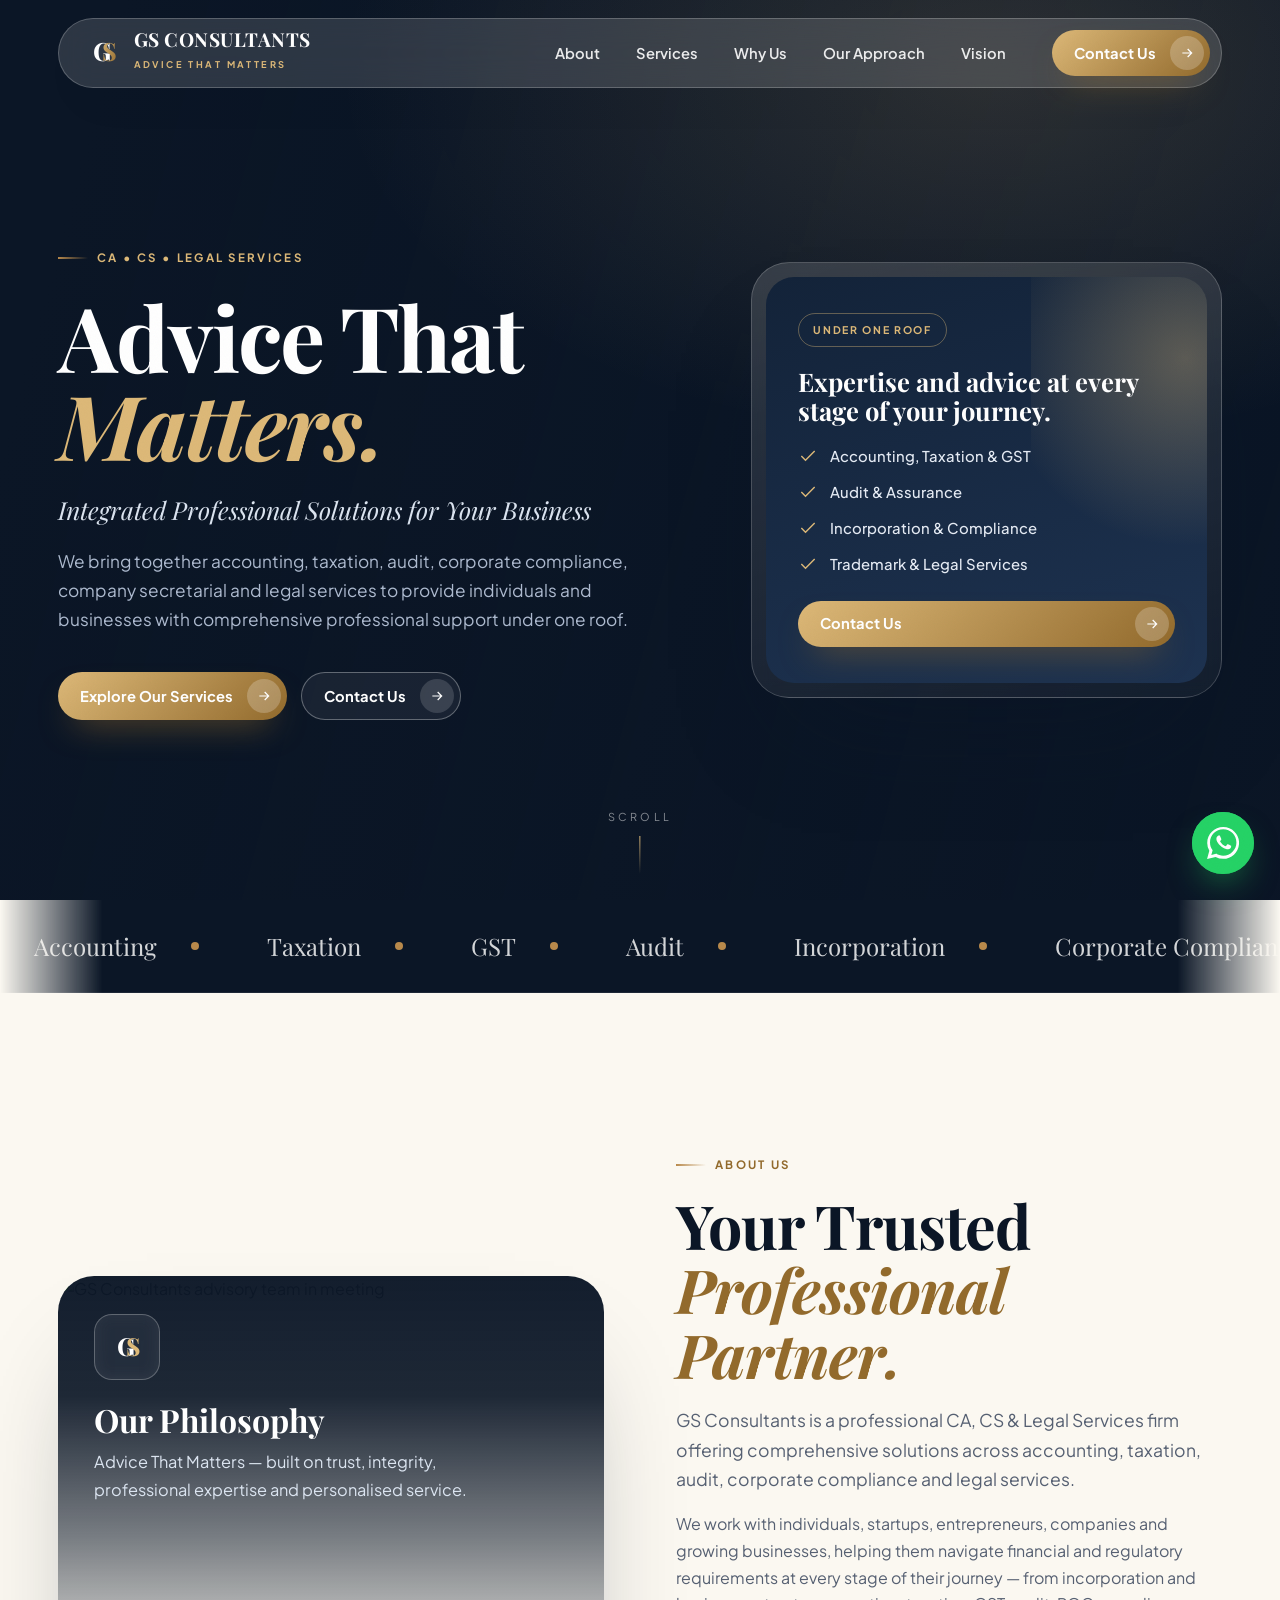
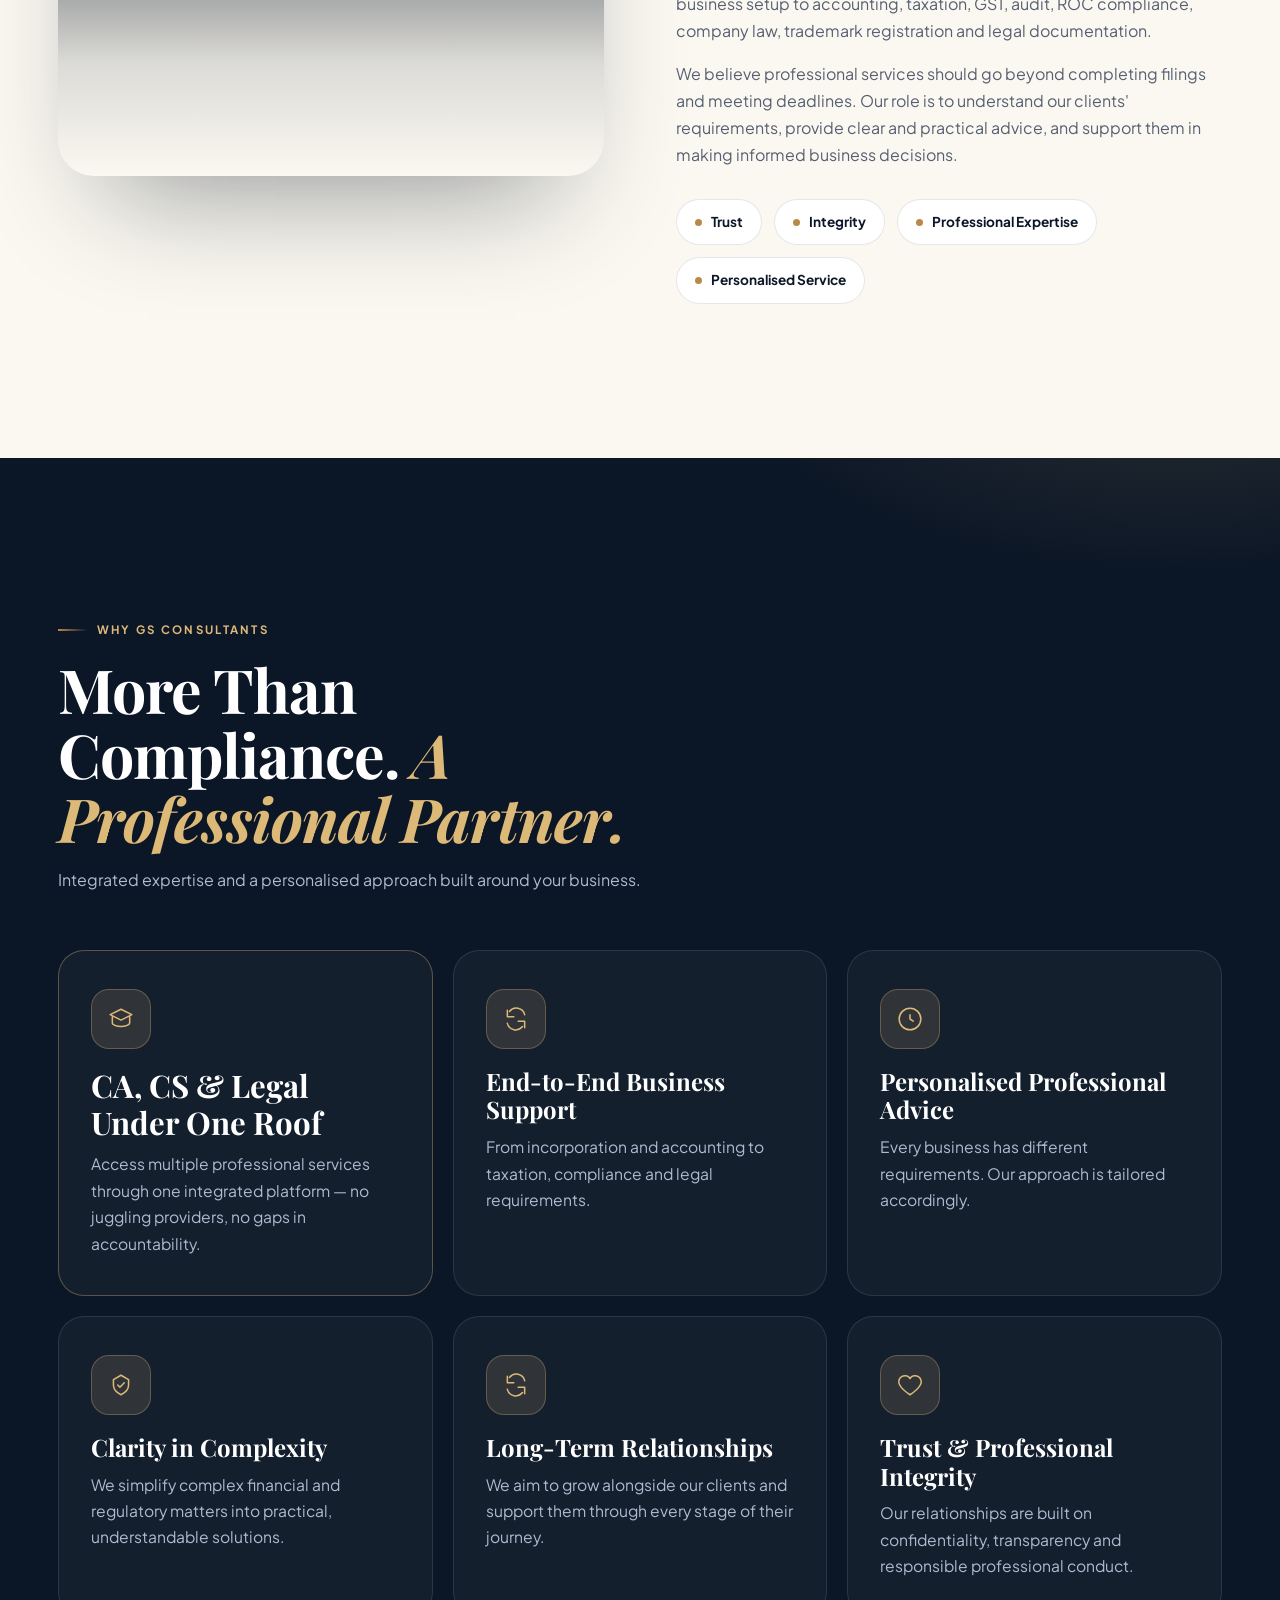
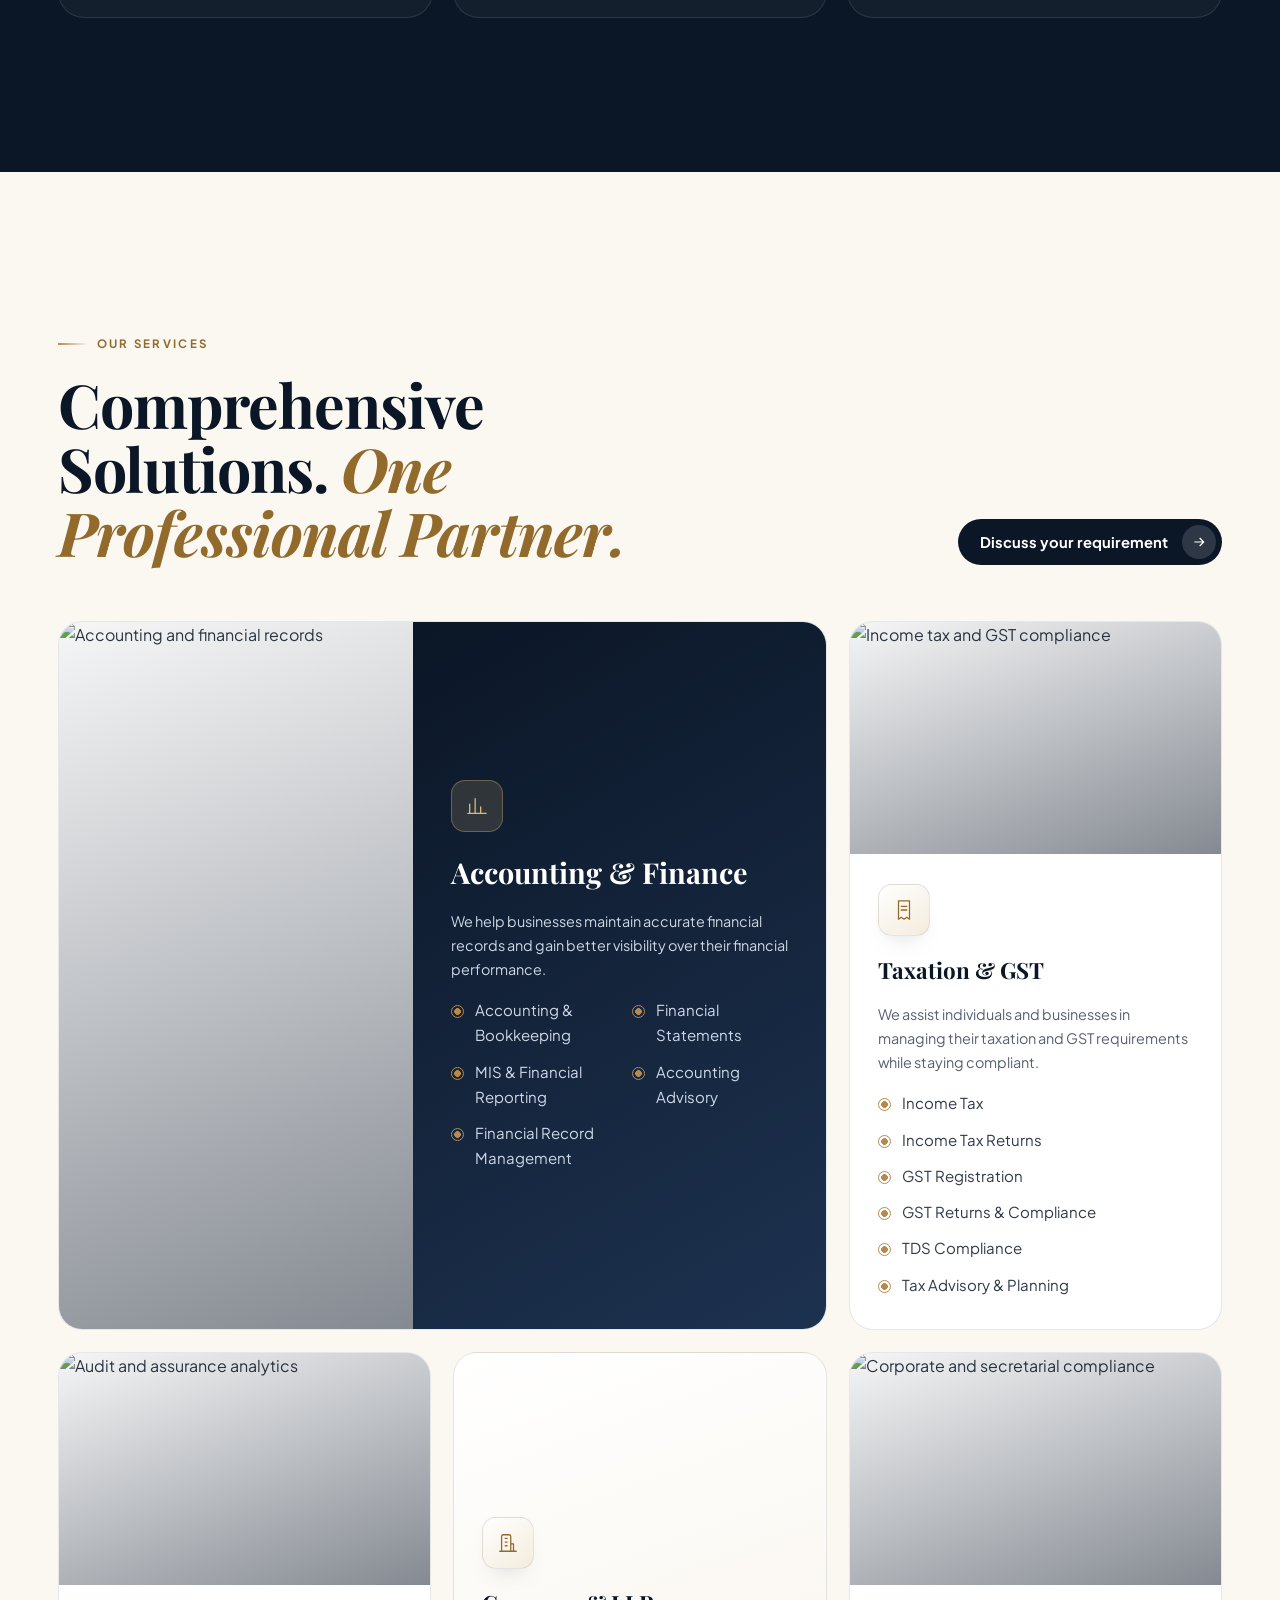
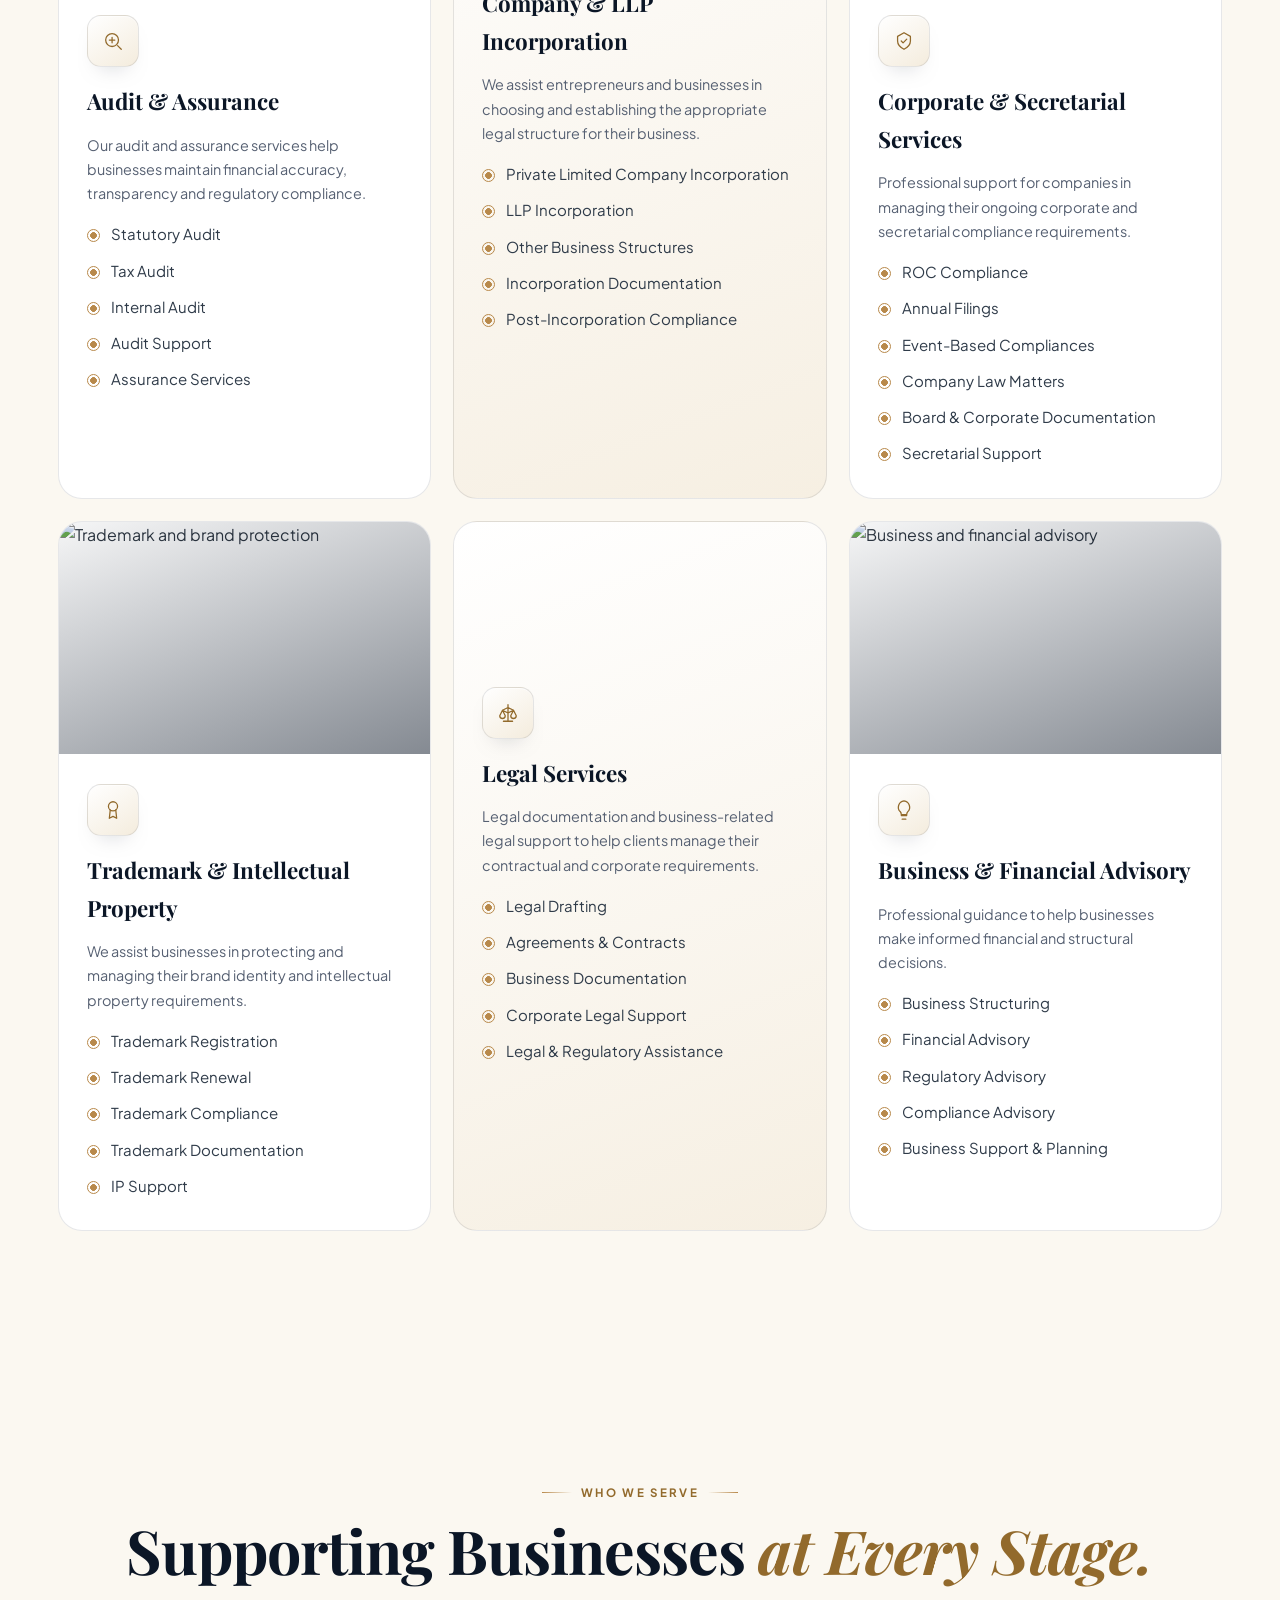
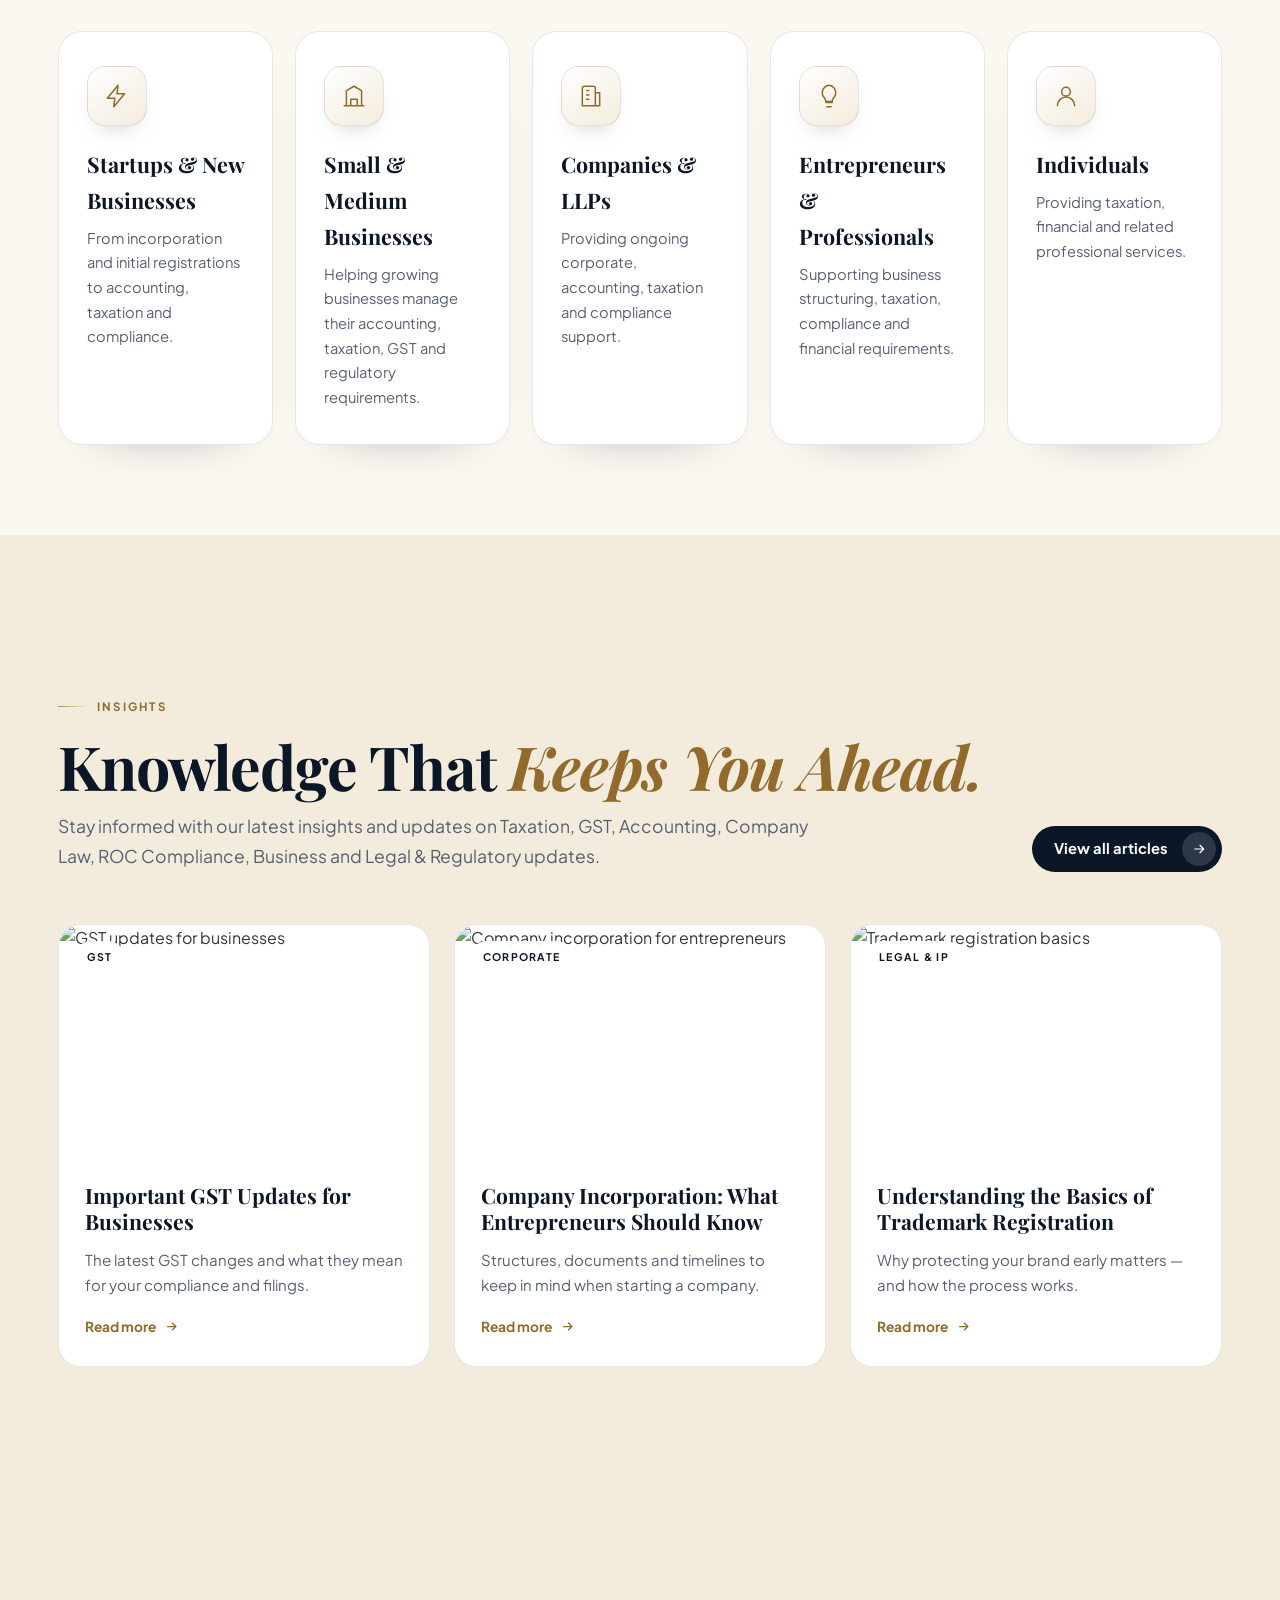
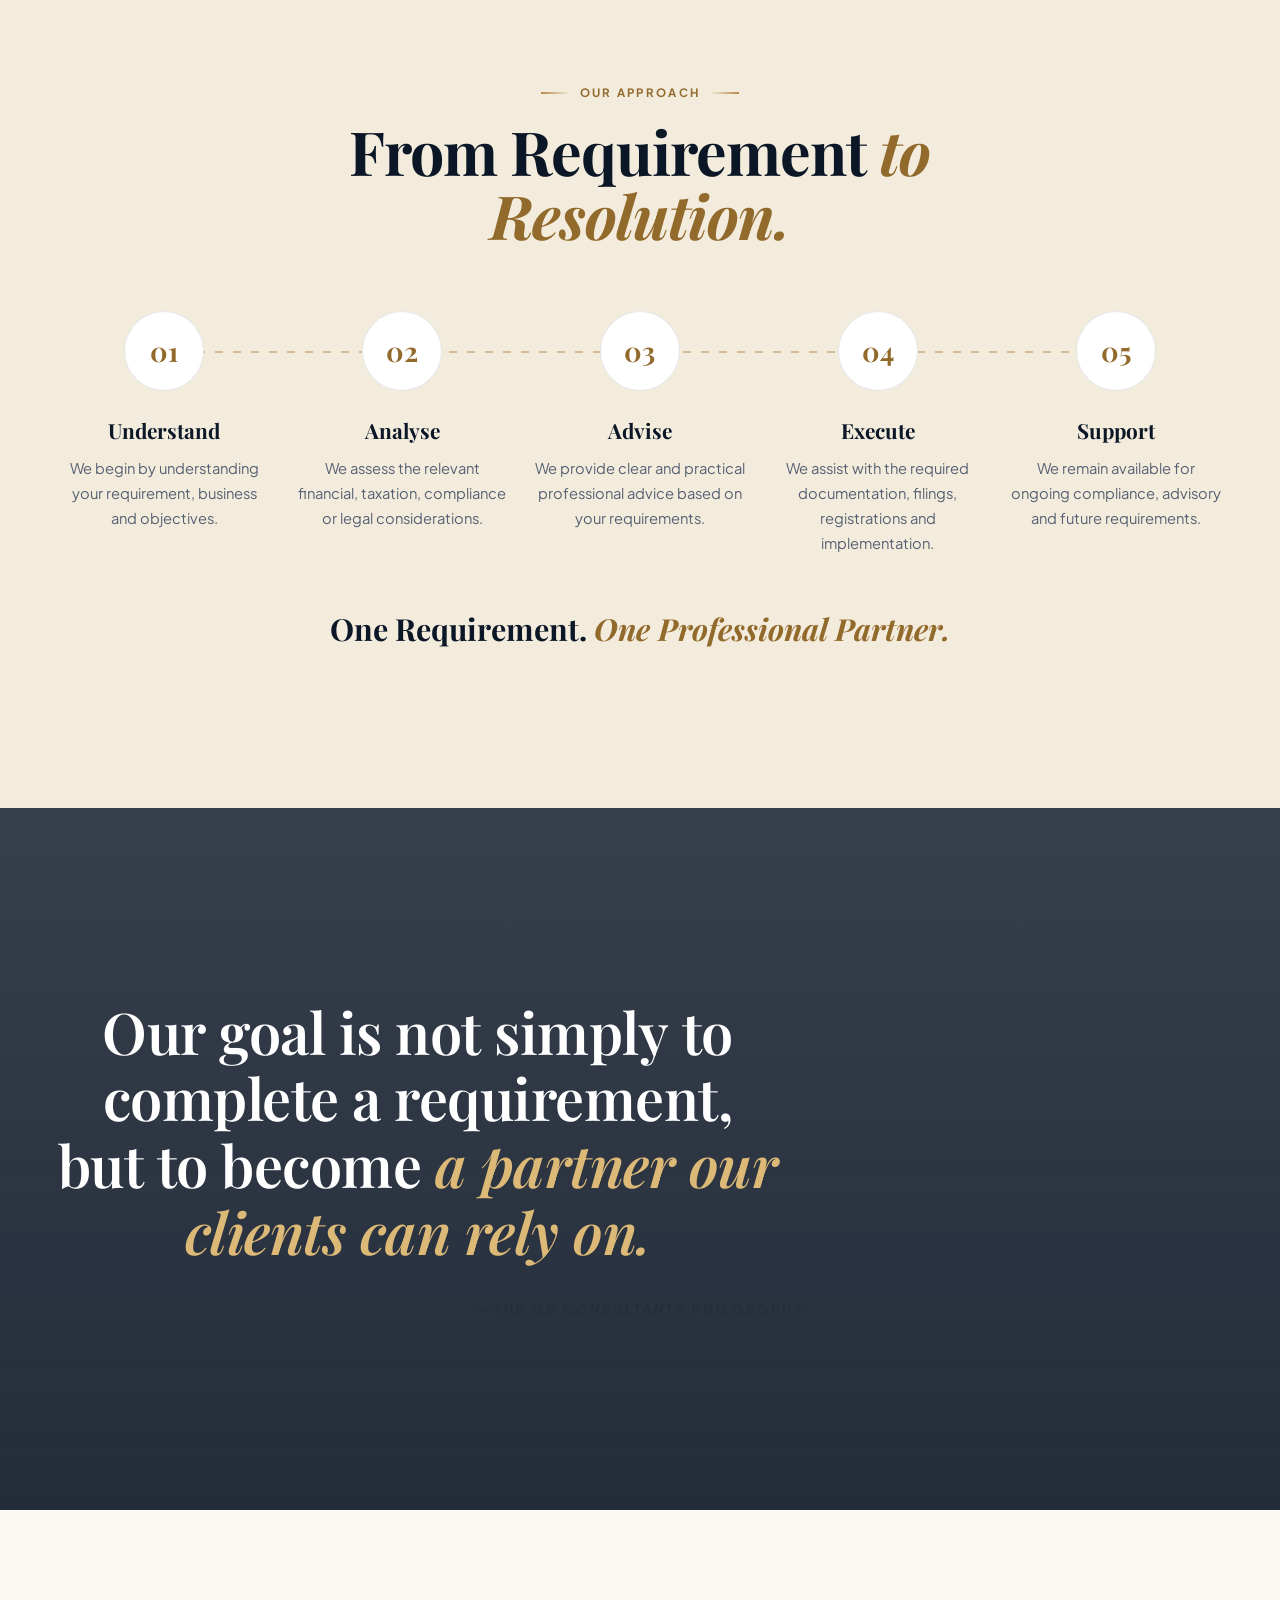
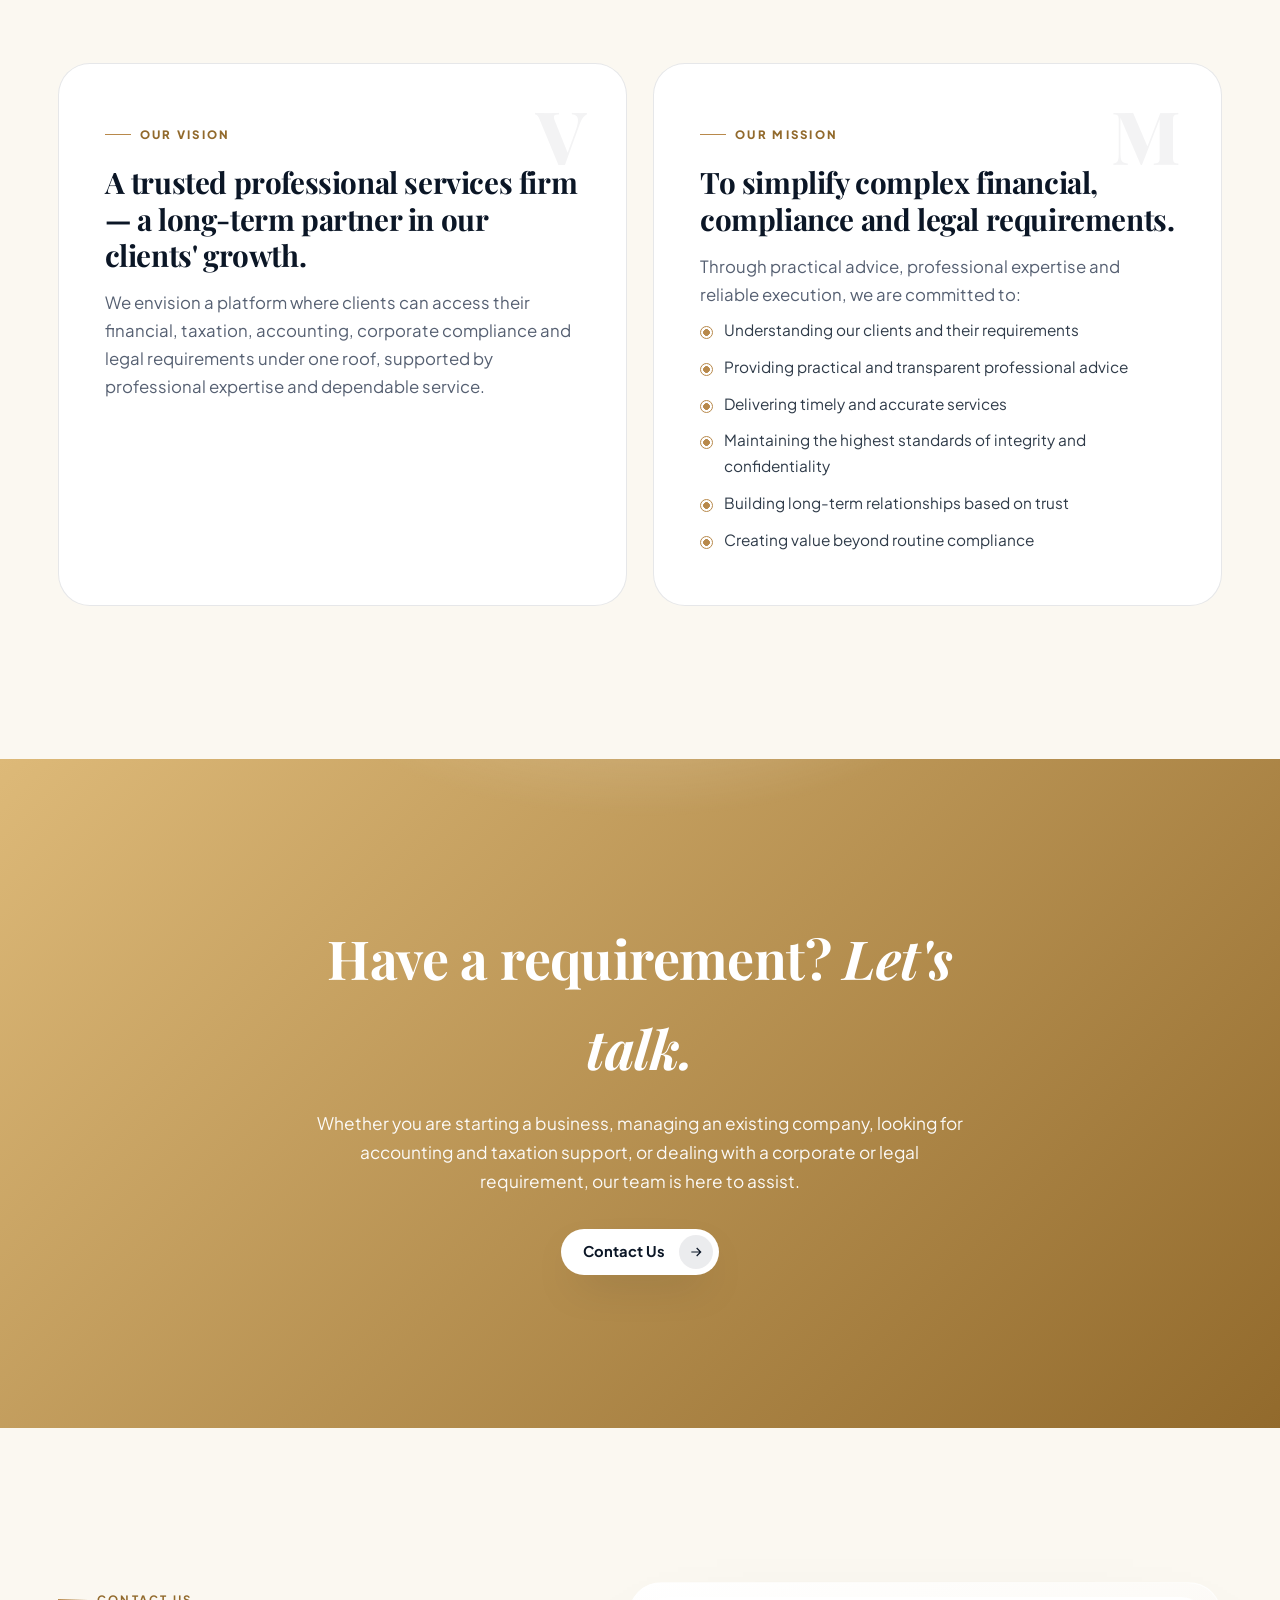
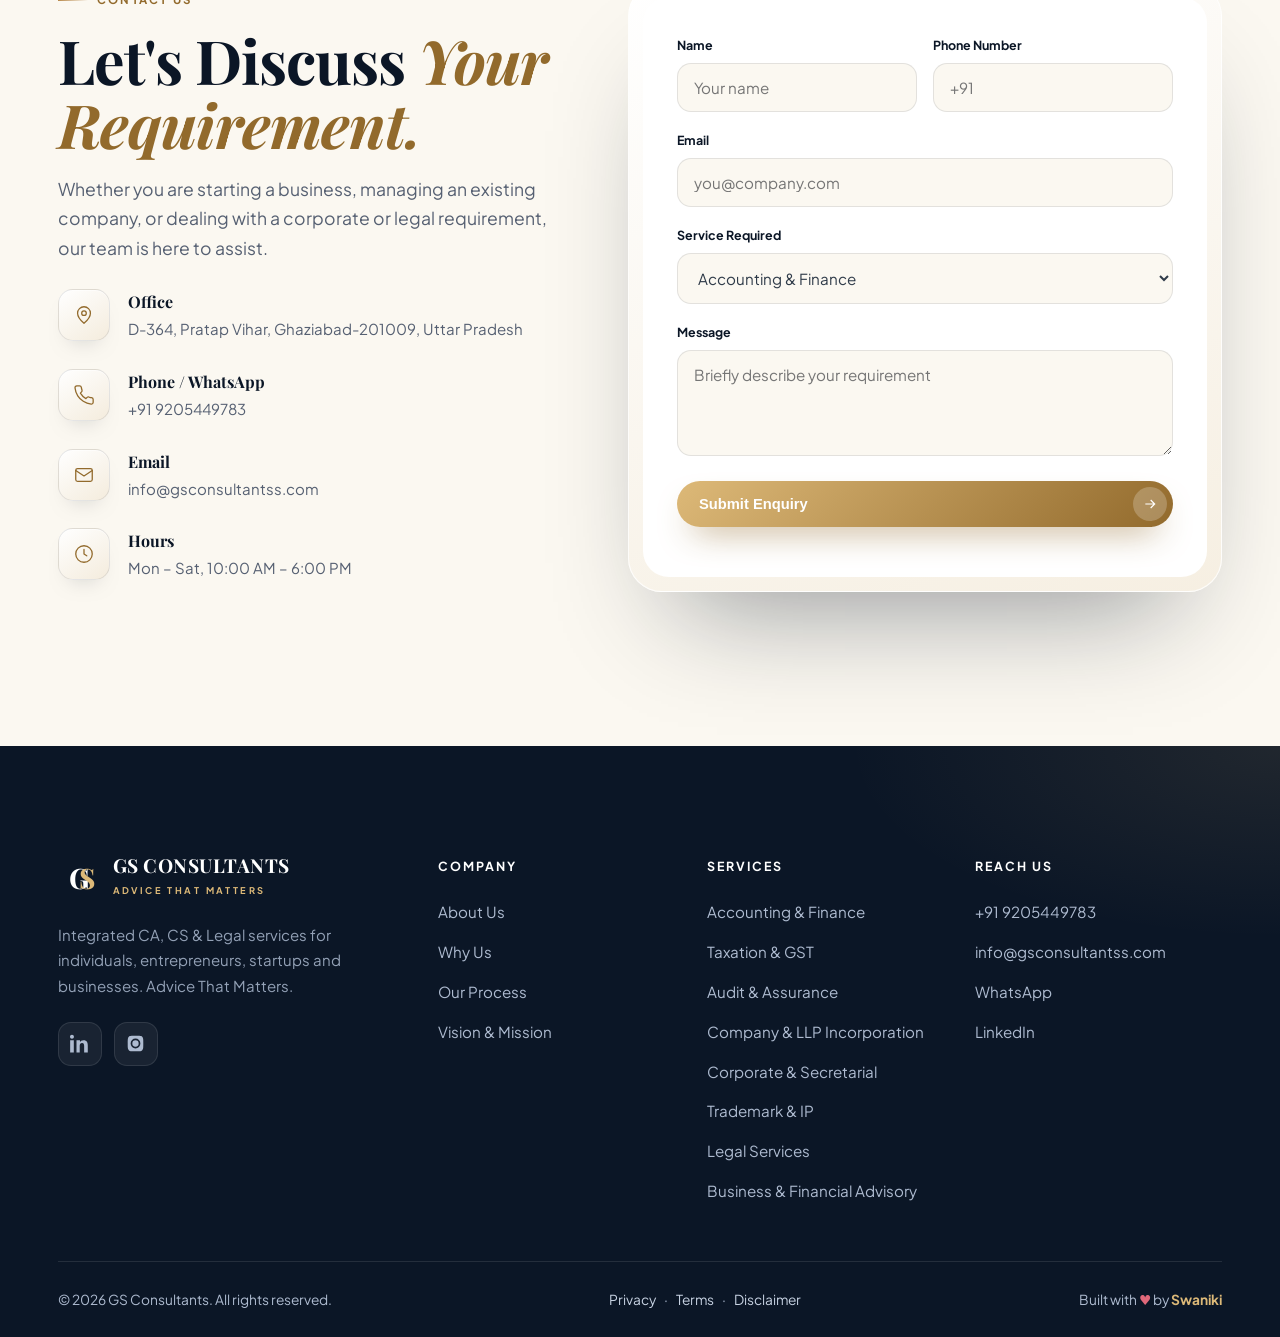
==== commit 7046f000: "Add files via upload" ====
--- a/index.html
+++ b/index.html
@@ -35,12 +35,12 @@
   "slogan": "Advice That Matters.",
   "url": "https://gsconsultants.in/",
   "image": "https://images.unsplash.com/photo-1556761175-b413da4baf72?w=1200&q=80&fit=crop",
-  "telephone": "+91-00000-00000",
-  "email": "info@gsconsultants.in",
+  "telephone": "+91-9205449783",
+  "email": "info@gsconsultantss.com",
   "priceRange": "₹",
-  "address": { "@type": "PostalAddress", "streetAddress": "[Address line — to be added]", "addressLocality": "[City]", "addressRegion": "[State]", "addressCountry": "IN" },
+  "address": { "@type": "PostalAddress", "streetAddress": "D-364, Pratap Vihar", "addressLocality": "Ghaziabad", "addressRegion": "Uttar Pradesh", "postalCode": "201009", "addressCountry": "IN" },
   "areaServed": "IN",
-  "sameAs": ["https://www.linkedin.com/company/gsconsultantsglobal/"],
+  "sameAs": ["https://www.linkedin.com/company/109884769/", "https://www.instagram.com/gs_consultants"],
   "knowsAbout": ["Accounting & Finance","Taxation & GST","Audit & Assurance","Company & LLP Incorporation","Corporate & Secretarial Services","Trademark & Intellectual Property","Legal Services","Business & Financial Advisory"]
 }
 </script>
@@ -451,22 +451,6 @@
   </div>
 </div>
 
-<!-- TRUST -->
-<div class="trust">
-  <div class="wrap">
-    <div class="trust-head reveal">
-      <span class="eyebrow">Trusted by our clients</span>
-      <h2 class="h2">Built on Trust. <em>Driven by Expertise.</em></h2>
-    </div>
-    <div class="trust-grid">
-      <div class="ti reveal" style="--d:.05s"><div class="stat-num">50+</div><h4>Clients Served</h4><p>Individuals and businesses who rely on our advice.</p></div>
-      <div class="ti reveal" style="--d:.15s"><div class="stat-num">X+</div><h4>Years of Experience</h4><p>Professional experience across CA, CS &amp; Legal.</p></div>
-      <div class="ti reveal" style="--d:.25s"><div class="stat-num">X+</div><h4>Businesses Supported</h4><p>From startups to growing companies and LLPs.</p></div>
-      <div class="ti reveal" style="--d:.35s"><div class="stat-num">X+</div><h4>Professional Services</h4><p>Comprehensive solutions under one roof.</p></div>
-    </div>
-  </div>
-</div>
-
 <!-- ABOUT -->
 <section class="about" id="about">
   <div class="wrap">
@@ -618,10 +602,10 @@
       <span class="eyebrow reveal">Contact Us</span>
       <h2 class="h2 reveal">Let's Discuss <em>Your Requirement.</em></h2>
       <p class="lead reveal">Whether you are starting a business, managing an existing company, or dealing with a corporate or legal requirement, our team is here to assist.</p>
-      <div class="ci reveal"><div class="chip"><svg class="ic" viewBox="0 0 24 24"><path d="M12 21s-7-6-7-11a7 7 0 0114 0c0 5-7 11-7 11z"/><circle cx="12" cy="10" r="2.5"/></svg></div><div><b>Office</b><span>[Address line — to be added]</span></div></div>
-      <div class="ci reveal"><div class="chip"><svg class="ic" viewBox="0 0 24 24"><path d="M22 16.9v3a2 2 0 01-2.2 2 19.8 19.8 0 01-8.6-3 19.5 19.5 0 01-6-6 19.8 19.8 0 01-3-8.7A2 2 0 014.1 2h3a2 2 0 012 1.7c.1 1 .4 1.9.7 2.8a2 2 0 01-.5 2.1L8.1 9.9a16 16 0 006 6l1.3-1.3a2 2 0 012.1-.4c.9.3 1.8.6 2.8.7a2 2 0 011.7 2z"/></svg></div><div><b>Phone / WhatsApp</b><span>+91 00000 00000</span></div></div>
-      <div class="ci reveal"><div class="chip"><svg class="ic" viewBox="0 0 24 24"><rect x="3" y="5" width="18" height="14" rx="2"/><path d="M3 7l9 6 9-6"/></svg></div><div><b>Email</b><span>info@gsconsultants.in</span></div></div>
-      <div class="ci reveal"><div class="chip"><svg class="ic" viewBox="0 0 24 24"><circle cx="12" cy="12" r="9"/><path d="M12 7v5l3 2"/></svg></div><div><b>Hours</b><span>Mon – Sat, 10:00 AM – 7:00 PM</span></div></div>
+      <div class="ci reveal"><div class="chip"><svg class="ic" viewBox="0 0 24 24"><path d="M12 21s-7-6-7-11a7 7 0 0114 0c0 5-7 11-7 11z"/><circle cx="12" cy="10" r="2.5"/></svg></div><div><b>Office</b><span><a href="https://maps.app.goo.gl/mEBjZYnGiHxH6gfW9" target="_blank" rel="noopener">D-364, Pratap Vihar, Ghaziabad-201009, Uttar Pradesh</a></span></div></div>
+      <div class="ci reveal"><div class="chip"><svg class="ic" viewBox="0 0 24 24"><path d="M22 16.9v3a2 2 0 01-2.2 2 19.8 19.8 0 01-8.6-3 19.5 19.5 0 01-6-6 19.8 19.8 0 01-3-8.7A2 2 0 014.1 2h3a2 2 0 012 1.7c.1 1 .4 1.9.7 2.8a2 2 0 01-.5 2.1L8.1 9.9a16 16 0 006 6l1.3-1.3a2 2 0 012.1-.4c.9.3 1.8.6 2.8.7a2 2 0 011.7 2z"/></svg></div><div><b>Phone / WhatsApp</b><span><a href="tel:+919205449783">+91 9205449783</a></span></div></div>
+      <div class="ci reveal"><div class="chip"><svg class="ic" viewBox="0 0 24 24"><rect x="3" y="5" width="18" height="14" rx="2"/><path d="M3 7l9 6 9-6"/></svg></div><div><b>Email</b><span><a href="mailto:info@gsconsultantss.com">info@gsconsultantss.com</a></span></div></div>
+      <div class="ci reveal"><div class="chip"><svg class="ic" viewBox="0 0 24 24"><circle cx="12" cy="12" r="9"/><path d="M12 7v5l3 2"/></svg></div><div><b>Hours</b><span>Mon – Sat, 10:00 AM – 6:00 PM</span></div></div>
     </div>
     <div class="form-shell reveal">
       <form id="enquiry" novalidate>
@@ -645,13 +629,13 @@
         <a href="#home" class="brand"><svg class="fmono" viewBox="0 0 100 100"><text x="24" y="72" font-family="Playfair Display,serif" font-size="64" font-weight="700" fill="#fff">G</text><text x="48" y="72" font-family="Playfair Display,serif" font-size="64" font-weight="700" fill="#DDB978">S</text></svg><span class="bt"><strong>GS CONSULTANTS</strong><span>ADVICE THAT MATTERS</span></span></a>
         <p class="fabout">Integrated CA, CS &amp; Legal services for individuals, entrepreneurs, startups and businesses. Advice That Matters.</p>
         <div class="socials">
-          <a href="https://www.linkedin.com/company/gsconsultantsglobal/" aria-label="LinkedIn"><svg viewBox="0 0 24 24"><path d="M4.98 3.5C4.98 4.88 3.87 6 2.5 6S0 4.88 0 3.5 1.12 1 2.5 1s2.48 1.12 2.48 2.5zM.2 8h4.6v15.5H.2zM8.2 8h4.4v2.1h.06c.61-1.1 2.1-2.3 4.33-2.3 4.63 0 5.48 3 5.48 6.9v8.8h-4.6v-7.8c0-1.86-.03-4.25-2.6-4.25-2.6 0-3 2.02-3 4.11v7.94H8.2z"/></svg></a>
-          <a href="#" aria-label="Instagram"><svg viewBox="0 0 24 24"><path d="M12 2.16c3.2 0 3.58.01 4.85.07 1.17.05 1.8.25 2.23.41.56.22.96.48 1.38.9.42.42.68.82.9 1.38.16.42.36 1.06.41 2.23.06 1.27.07 1.65.07 4.85s-.01 3.58-.07 4.85c-.05 1.17-.25 1.8-.41 2.23-.22.56-.48.96-.9 1.38-.42.42-.82.68-1.38.9-.42.16-1.06.36-2.23.41-1.27.06-1.65.07-4.85.07s-3.58-.01-4.85-.07c-1.17-.05-1.8-.25-2.23-.41a3.7 3.7 0 01-1.38-.9 3.7 3.7 0 01-.9-1.38c-.16-.42-.36-1.06-.41-2.23C2.17 15.58 2.16 15.2 2.16 12s.01-3.58.07-4.85c.05-1.17.25-1.8.41-2.23.22-.56.48-.96.9-1.38.42-.42.82-.68 1.38-.9.42-.16 1.06-.36 2.23-.41C8.42 2.17 8.8 2.16 12 2.16zm0 3.68A6.16 6.16 0 1018.16 12 6.16 6.16 0 0012 5.84zm0 10.16A4 4 0 1116 12a4 4 0 01-4 4zm6.4-10.4a1.44 1.44 0 11-1.44-1.44 1.44 1.44 0 011.44 1.44z"/></svg></a>
+          <a href="https://www.linkedin.com/company/109884769/" aria-label="LinkedIn"><svg viewBox="0 0 24 24"><path d="M4.98 3.5C4.98 4.88 3.87 6 2.5 6S0 4.88 0 3.5 1.12 1 2.5 1s2.48 1.12 2.48 2.5zM.2 8h4.6v15.5H.2zM8.2 8h4.4v2.1h.06c.61-1.1 2.1-2.3 4.33-2.3 4.63 0 5.48 3 5.48 6.9v8.8h-4.6v-7.8c0-1.86-.03-4.25-2.6-4.25-2.6 0-3 2.02-3 4.11v7.94H8.2z"/></svg></a>
+          <a href="https://www.instagram.com/gs_consultants" target="_blank" rel="noopener" aria-label="Instagram"><svg viewBox="0 0 24 24"><path d="M12 2.16c3.2 0 3.58.01 4.85.07 1.17.05 1.8.25 2.23.41.56.22.96.48 1.38.9.42.42.68.82.9 1.38.16.42.36 1.06.41 2.23.06 1.27.07 1.65.07 4.85s-.01 3.58-.07 4.85c-.05 1.17-.25 1.8-.41 2.23-.22.56-.48.96-.9 1.38-.42.42-.82.68-1.38.9-.42.16-1.06.36-2.23.41-1.27.06-1.65.07-4.85.07s-3.58-.01-4.85-.07c-1.17-.05-1.8-.25-2.23-.41a3.7 3.7 0 01-1.38-.9 3.7 3.7 0 01-.9-1.38c-.16-.42-.36-1.06-.41-2.23C2.17 15.58 2.16 15.2 2.16 12s.01-3.58.07-4.85c.05-1.17.25-1.8.41-2.23.22-.56.48-.96.9-1.38.42-.42.82-.68 1.38-.9.42-.16 1.06-.36 2.23-.41C8.42 2.17 8.8 2.16 12 2.16zm0 3.68A6.16 6.16 0 1018.16 12 6.16 6.16 0 0012 5.84zm0 10.16A4 4 0 1116 12a4 4 0 01-4 4zm6.4-10.4a1.44 1.44 0 11-1.44-1.44 1.44 1.44 0 011.44 1.44z"/></svg></a>
         </div>
       </div>
       <div><h4>Company</h4><ul><li><a href="#about">About Us</a></li><li><a href="#why">Why Us</a></li><li><a href="#process">Our Process</a></li><li><a href="#vision">Vision &amp; Mission</a></li></ul></div>
       <div><h4>Services</h4><ul><li><a href="#services">Accounting &amp; Finance</a></li><li><a href="#services">Taxation &amp; GST</a></li><li><a href="#services">Audit &amp; Assurance</a></li><li><a href="#services">Company &amp; LLP Incorporation</a></li><li><a href="#services">Corporate &amp; Secretarial</a></li><li><a href="#services">Trademark &amp; IP</a></li><li><a href="#services">Legal Services</a></li><li><a href="#services">Business &amp; Financial Advisory</a></li></ul></div>
-      <div><h4>Reach Us</h4><ul><li><a href="tel:+910000000000">+91 00000 00000</a></li><li><a href="mailto:info@gsconsultants.in">info@gsconsultants.in</a></li><li><a href="https://wa.me/910000000000">WhatsApp</a></li><li><a href="https://www.linkedin.com/company/gsconsultantsglobal/">LinkedIn</a></li></ul></div>
+      <div><h4>Reach Us</h4><ul><li><a href="tel:+919205449783">+91 9205449783</a></li><li><a href="mailto:info@gsconsultantss.com">info@gsconsultantss.com</a></li><li><a href="https://wa.me/919205449783">WhatsApp</a></li><li><a href="https://www.linkedin.com/company/109884769/">LinkedIn</a></li></ul></div>
     </div>
     <div class="foot-bottom">
       <span>© 2026 GS Consultants. All rights reserved.</span>
@@ -662,7 +646,7 @@
 </footer>
 
 <!-- WHATSAPP -->
-<a class="wa" href="https://wa.me/910000000000" aria-label="Chat on WhatsApp">
+<a class="wa" href="https://wa.me/919205449783" aria-label="Chat on WhatsApp">
   <svg viewBox="0 0 24 24"><path d="M.06 24l1.68-6.13A11.87 11.87 0 01.16 12C.16 5.38 5.54 0 12.16 0a11.8 11.8 0 018.4 3.49 11.8 11.8 0 013.48 8.4c0 6.62-5.38 12-11.9 12a11.9 11.9 0 01-5.68-1.44L.06 24zm6.72-4.11c1.67.99 3.28 1.58 5.38 1.58 5.46 0 9.9-4.44 9.9-9.9s-4.44-9.9-9.9-9.9S2.26 6.1 2.26 11.56c0 2.28.72 4.02 1.97 5.85l-.99 3.62 3.54-.94zm11.41-5.67c-.07-.12-.25-.2-.53-.34-.28-.14-1.65-.81-1.9-.9-.25-.1-.44-.14-.62.14-.18.28-.7.9-.86 1.08-.16.18-.32.2-.6.07-.28-.14-1.17-.43-2.23-1.38-.83-.74-1.38-1.65-1.54-1.93-.16-.28-.02-.43.12-.57.13-.13.28-.32.42-.48.14-.16.18-.28.28-.46.1-.18.05-.34-.02-.48-.07-.14-.62-1.5-.86-2.05-.22-.53-.45-.46-.62-.46l-.53-.01a1 1 0 00-.72.34c-.25.28-.95.93-.95 2.26s.97 2.62 1.1 2.8c.14.18 1.92 2.93 4.65 4.11.65.28 1.16.45 1.55.57.66.21 1.25.18 1.72.11.53-.08 1.65-.67 1.88-1.32.23-.65.23-1.2.16-1.32z"/></svg>
 </a>
 
@@ -698,7 +682,7 @@
 
   // Contact form -> prefilled WhatsApp enquiry (no backend needed for the mock)
   var form = document.getElementById('enquiry'), note = document.getElementById('formNote');
-  var WA_NUMBER = '910000000000'; // replace with the firm's WhatsApp number
+  var WA_NUMBER = '919205449783'; // replace with the firm's WhatsApp number
   if(form){
     form.addEventListener('submit', function(e){
       e.preventDefault();
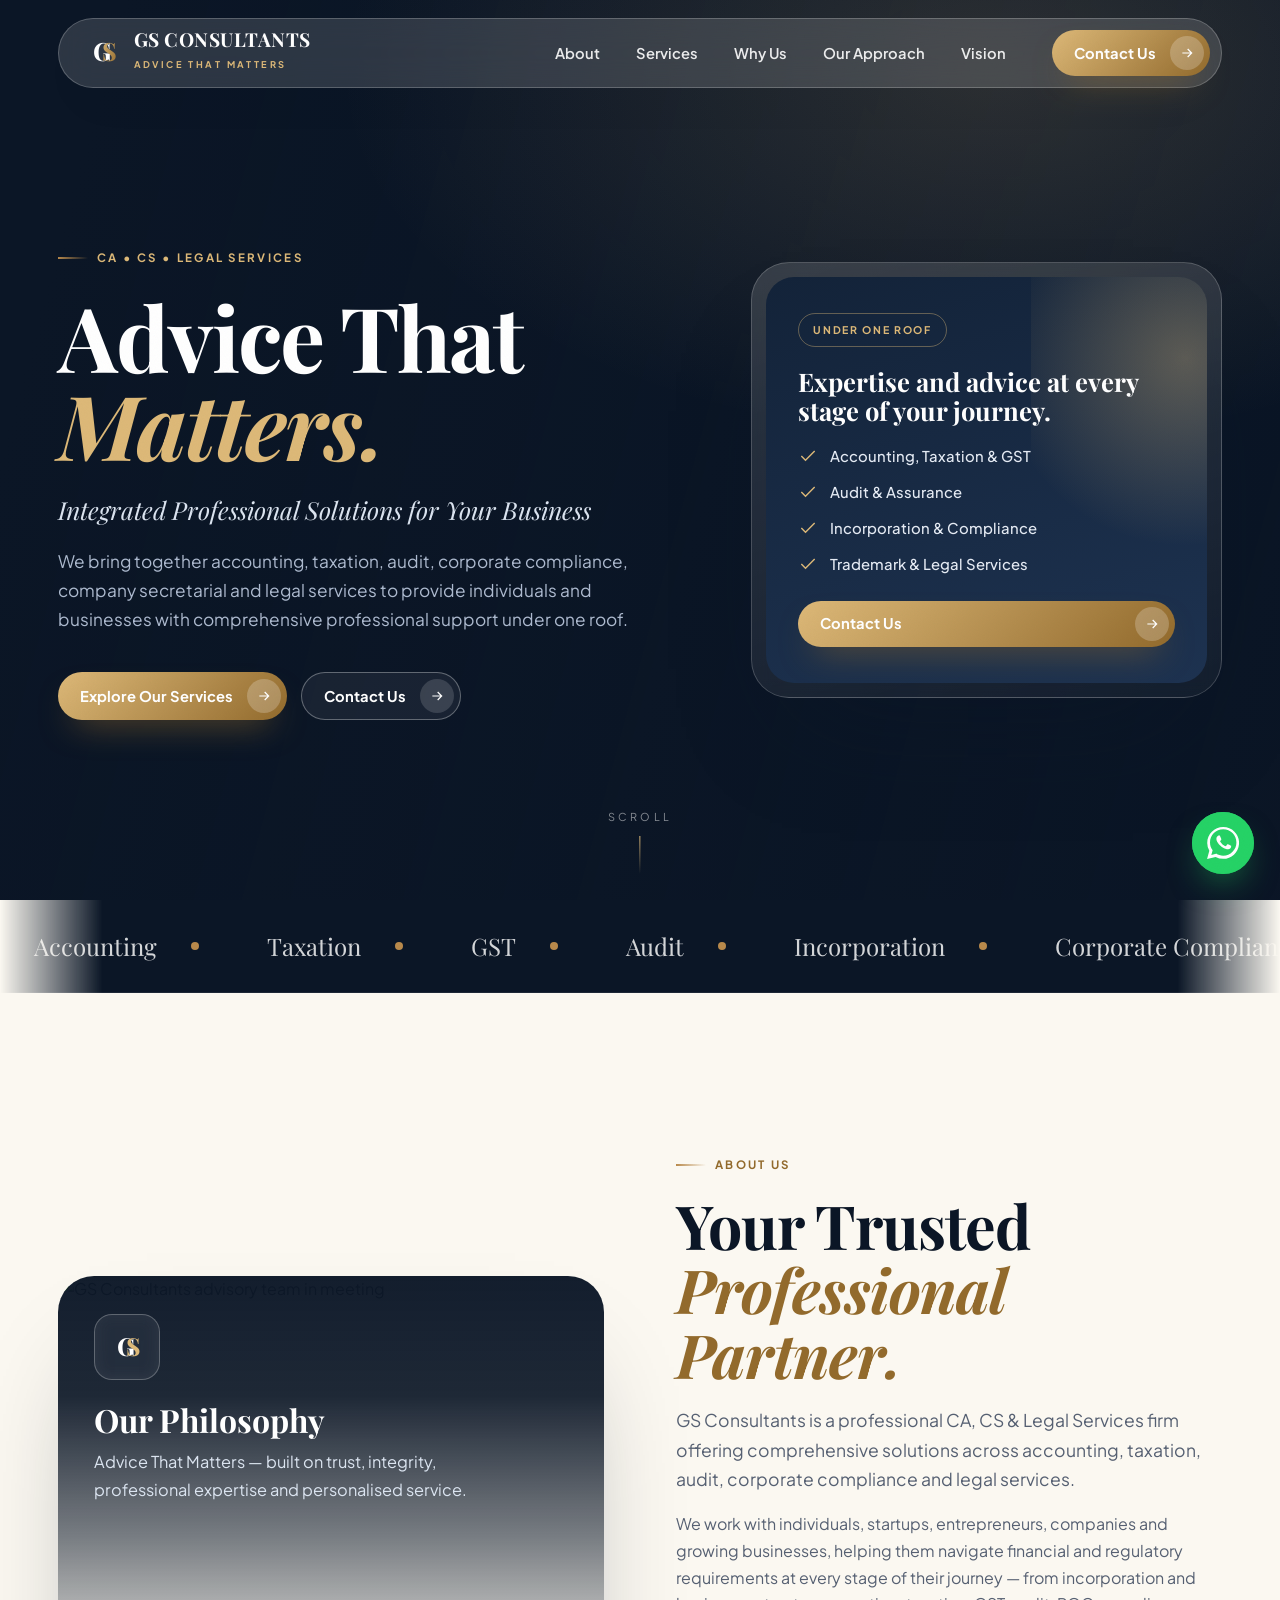
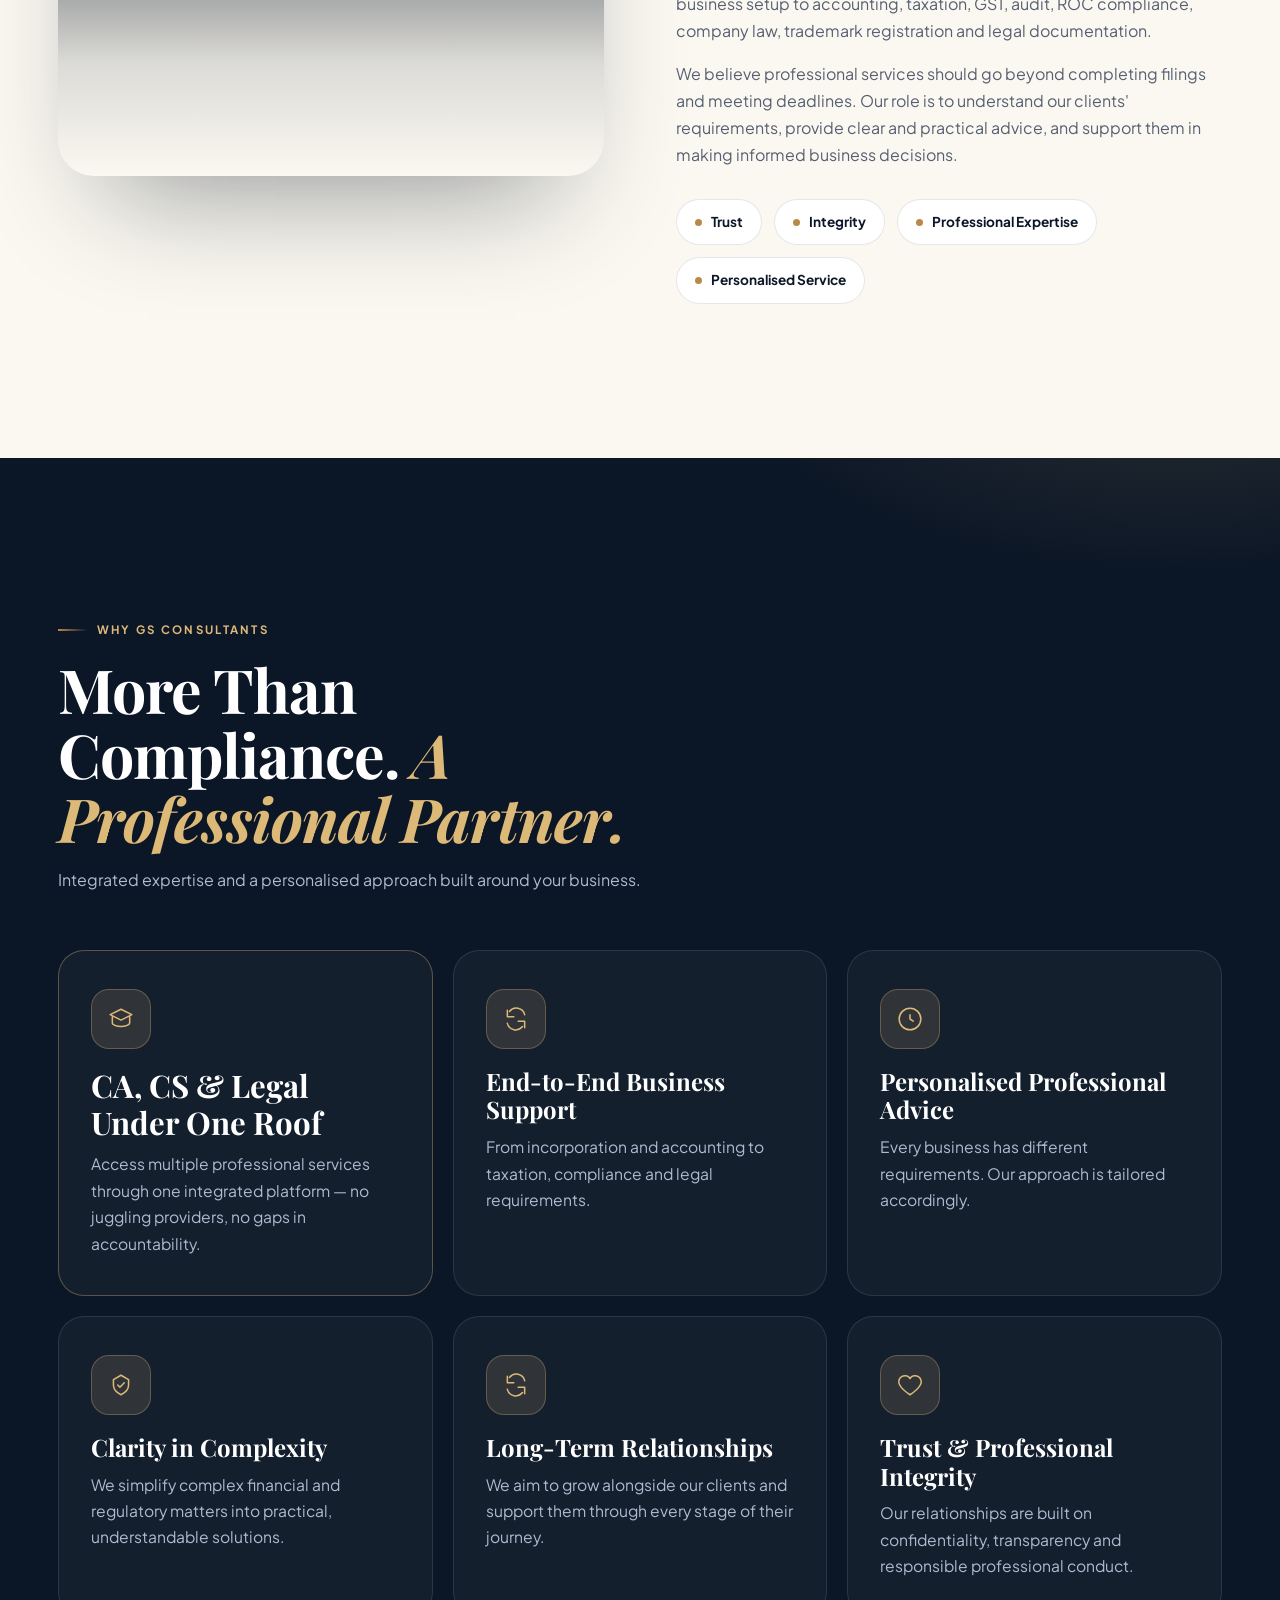
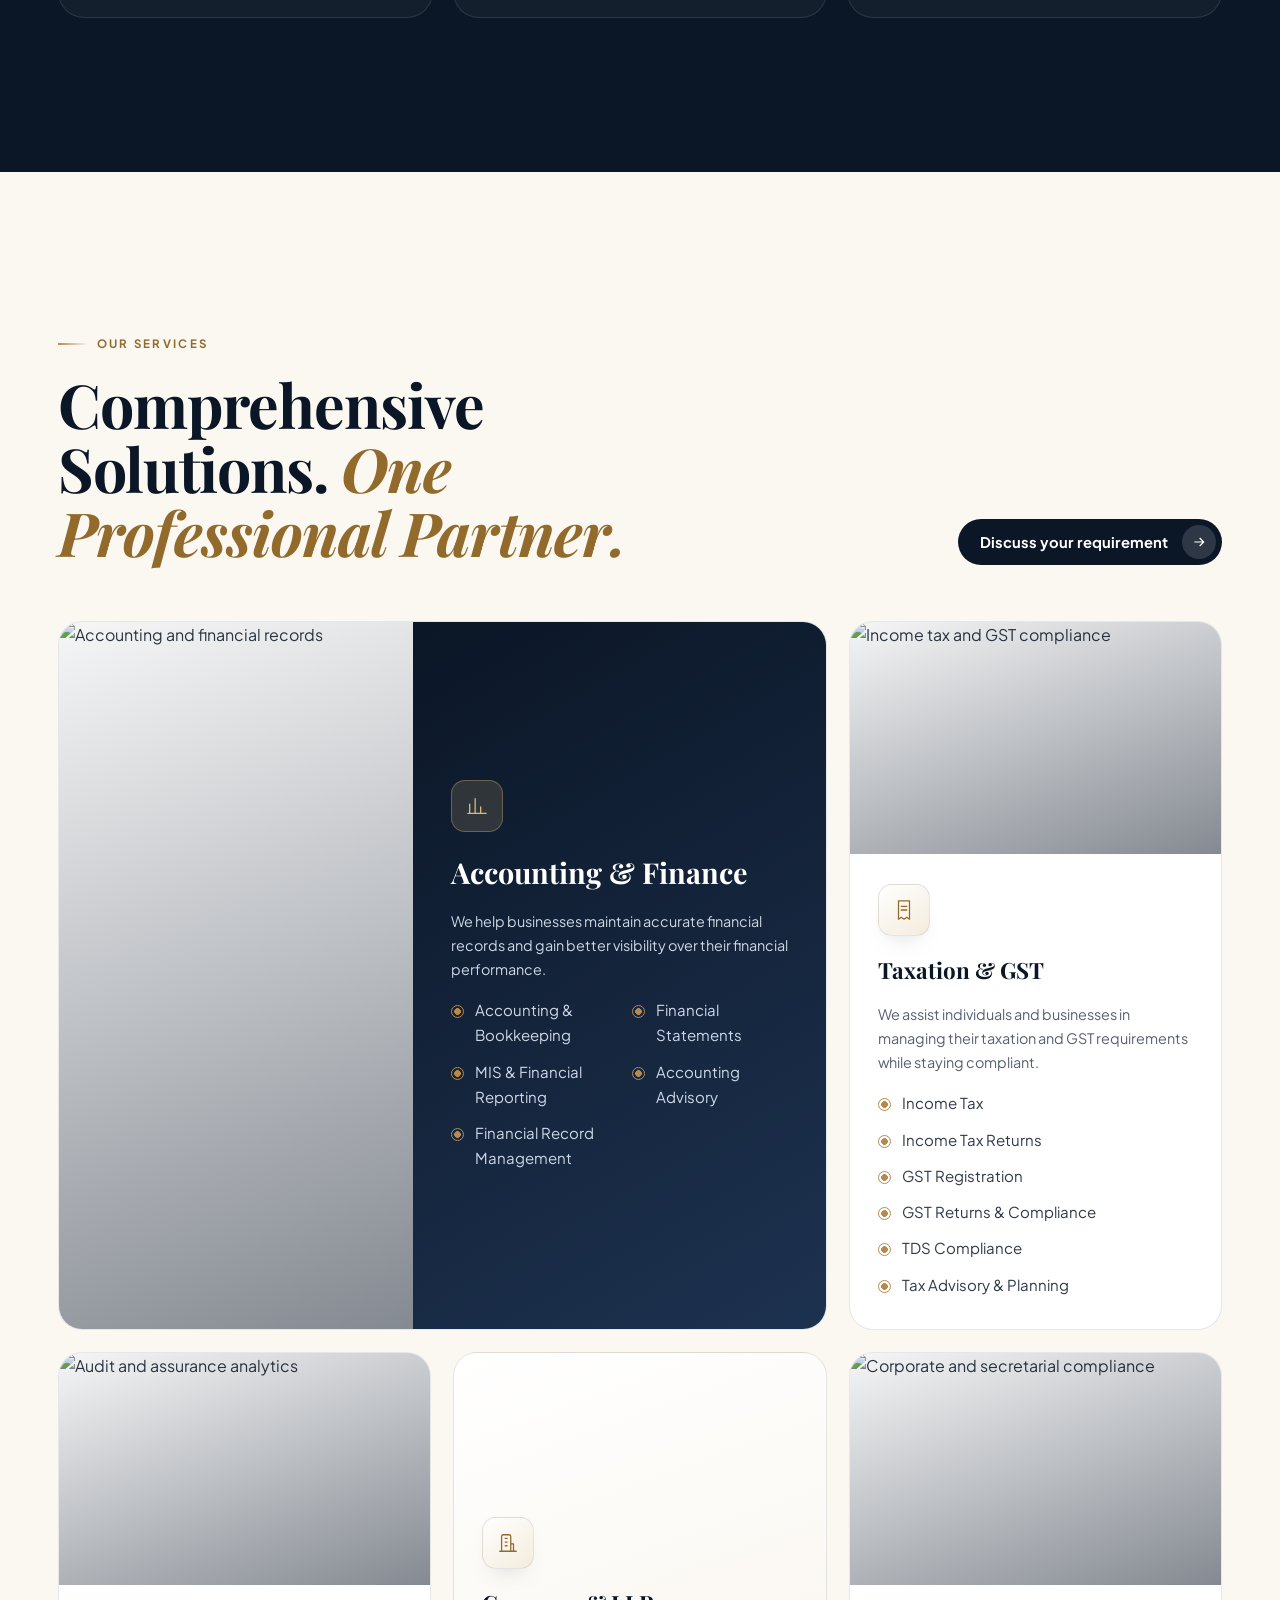
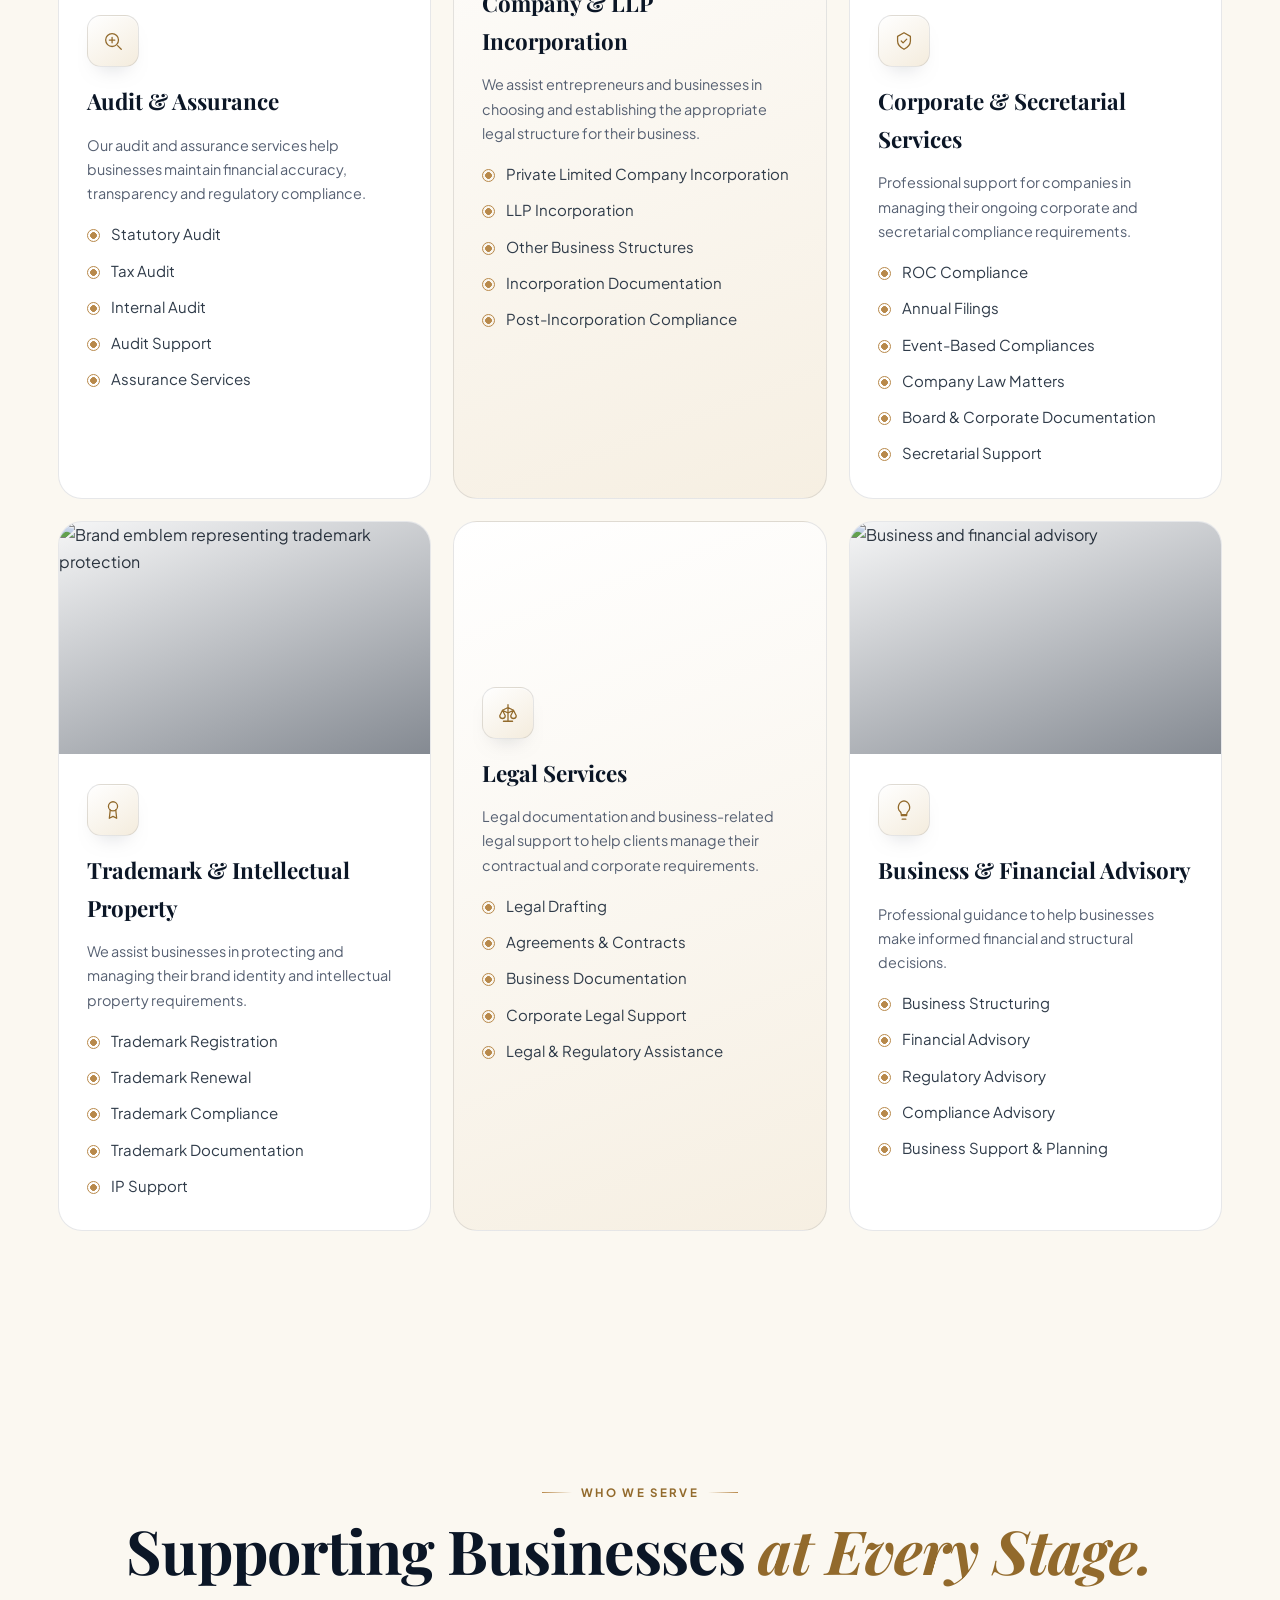
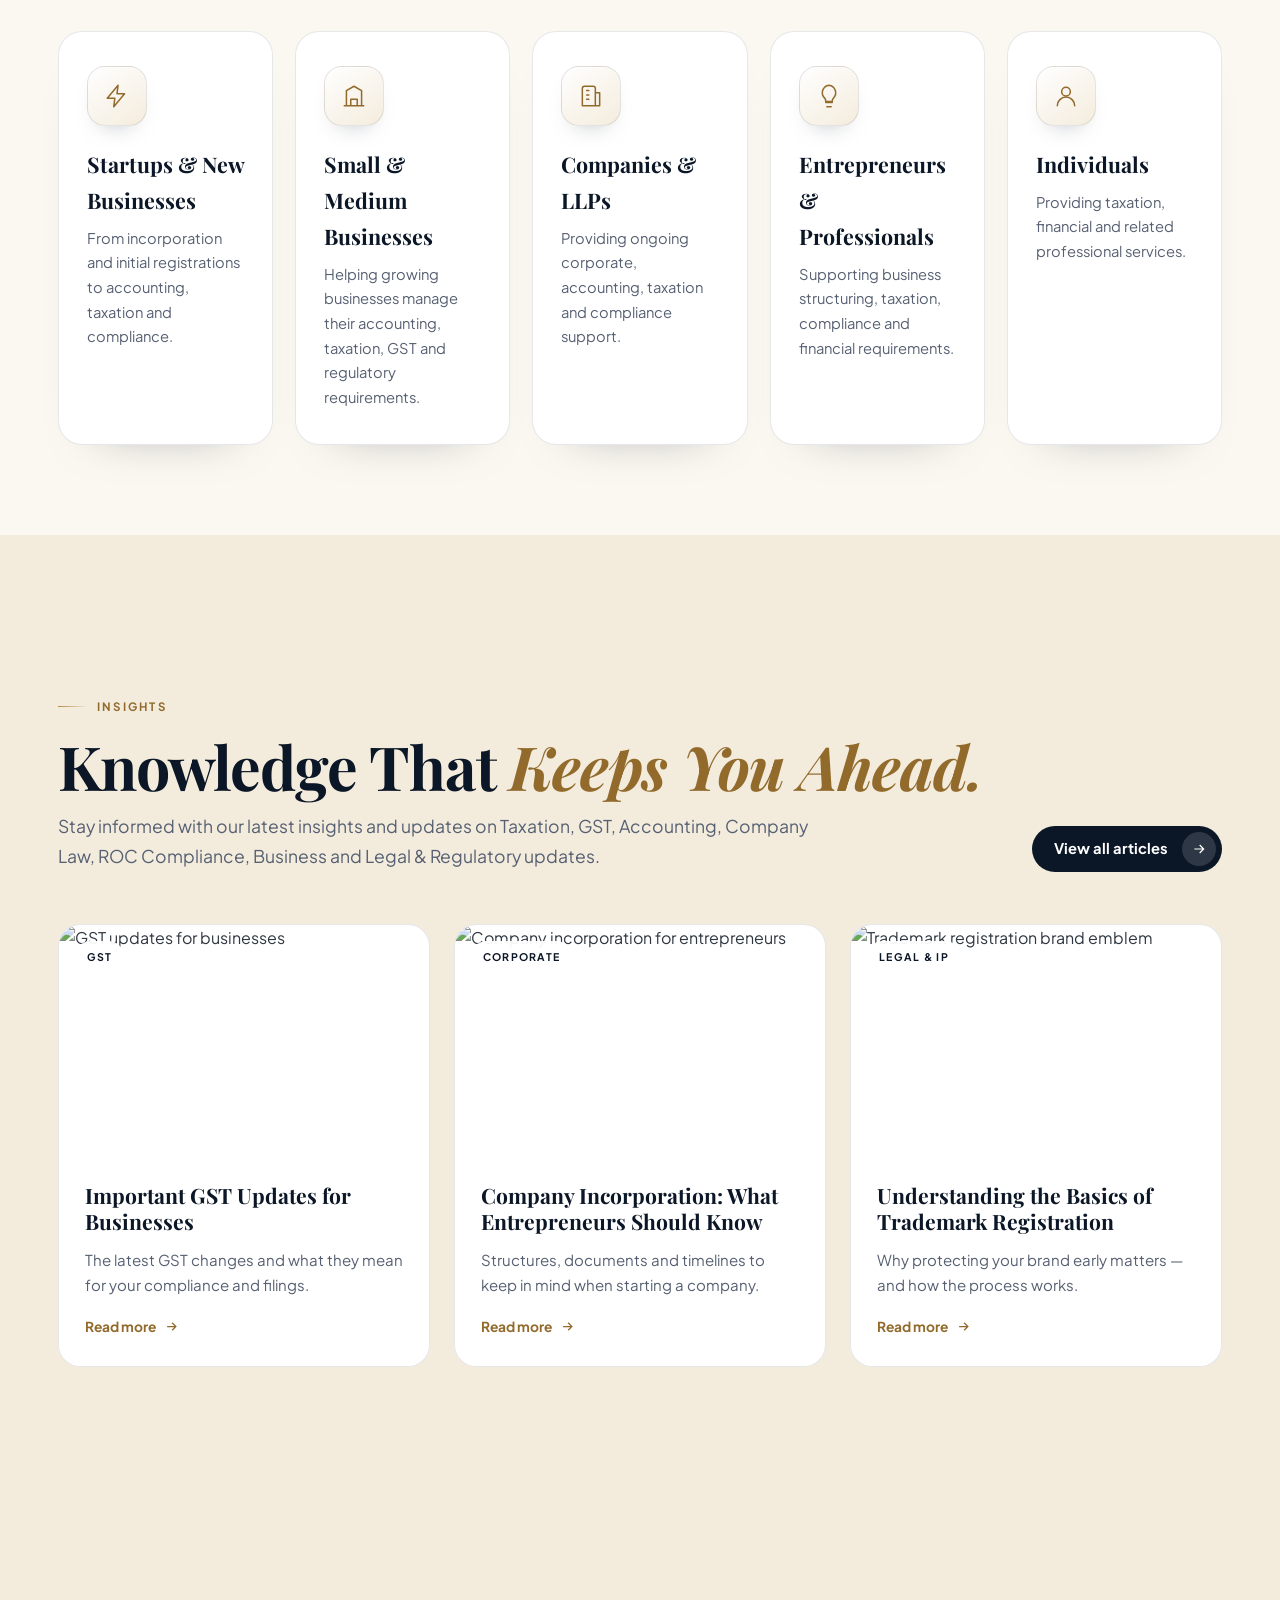
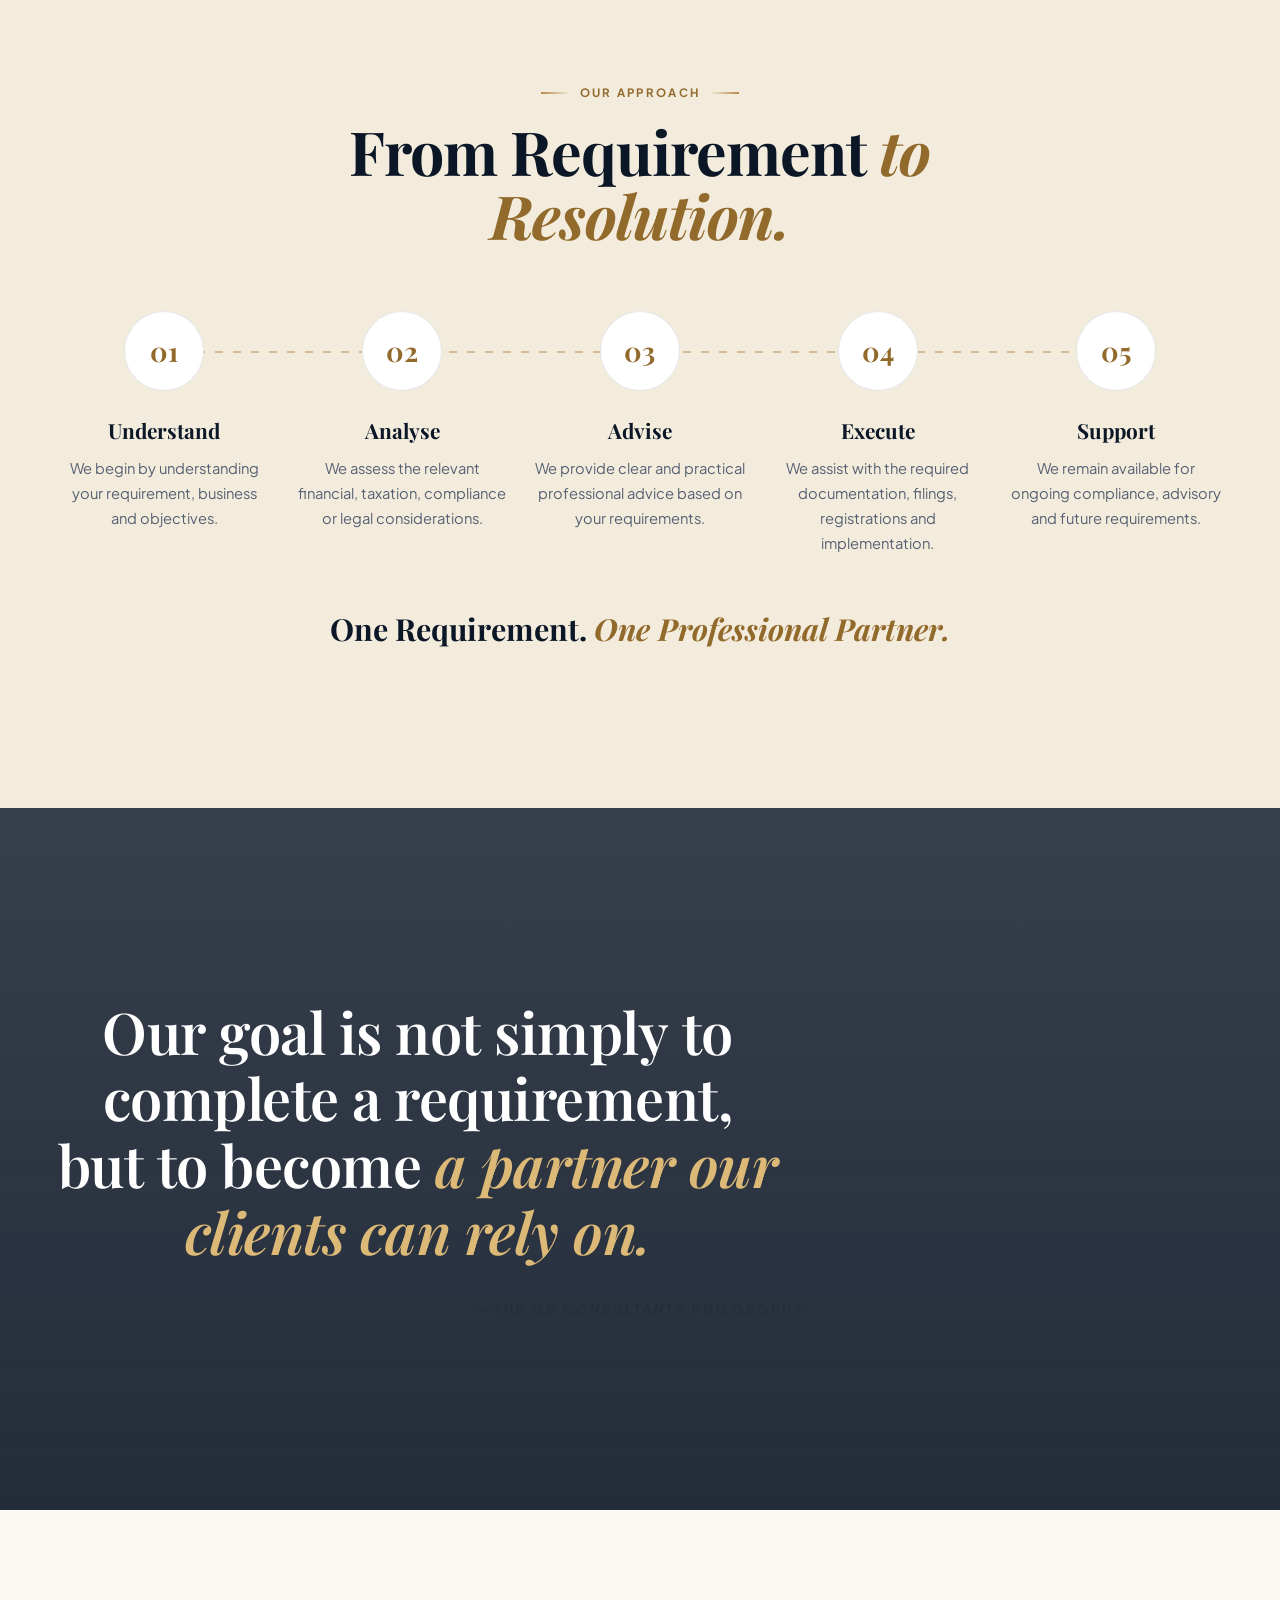
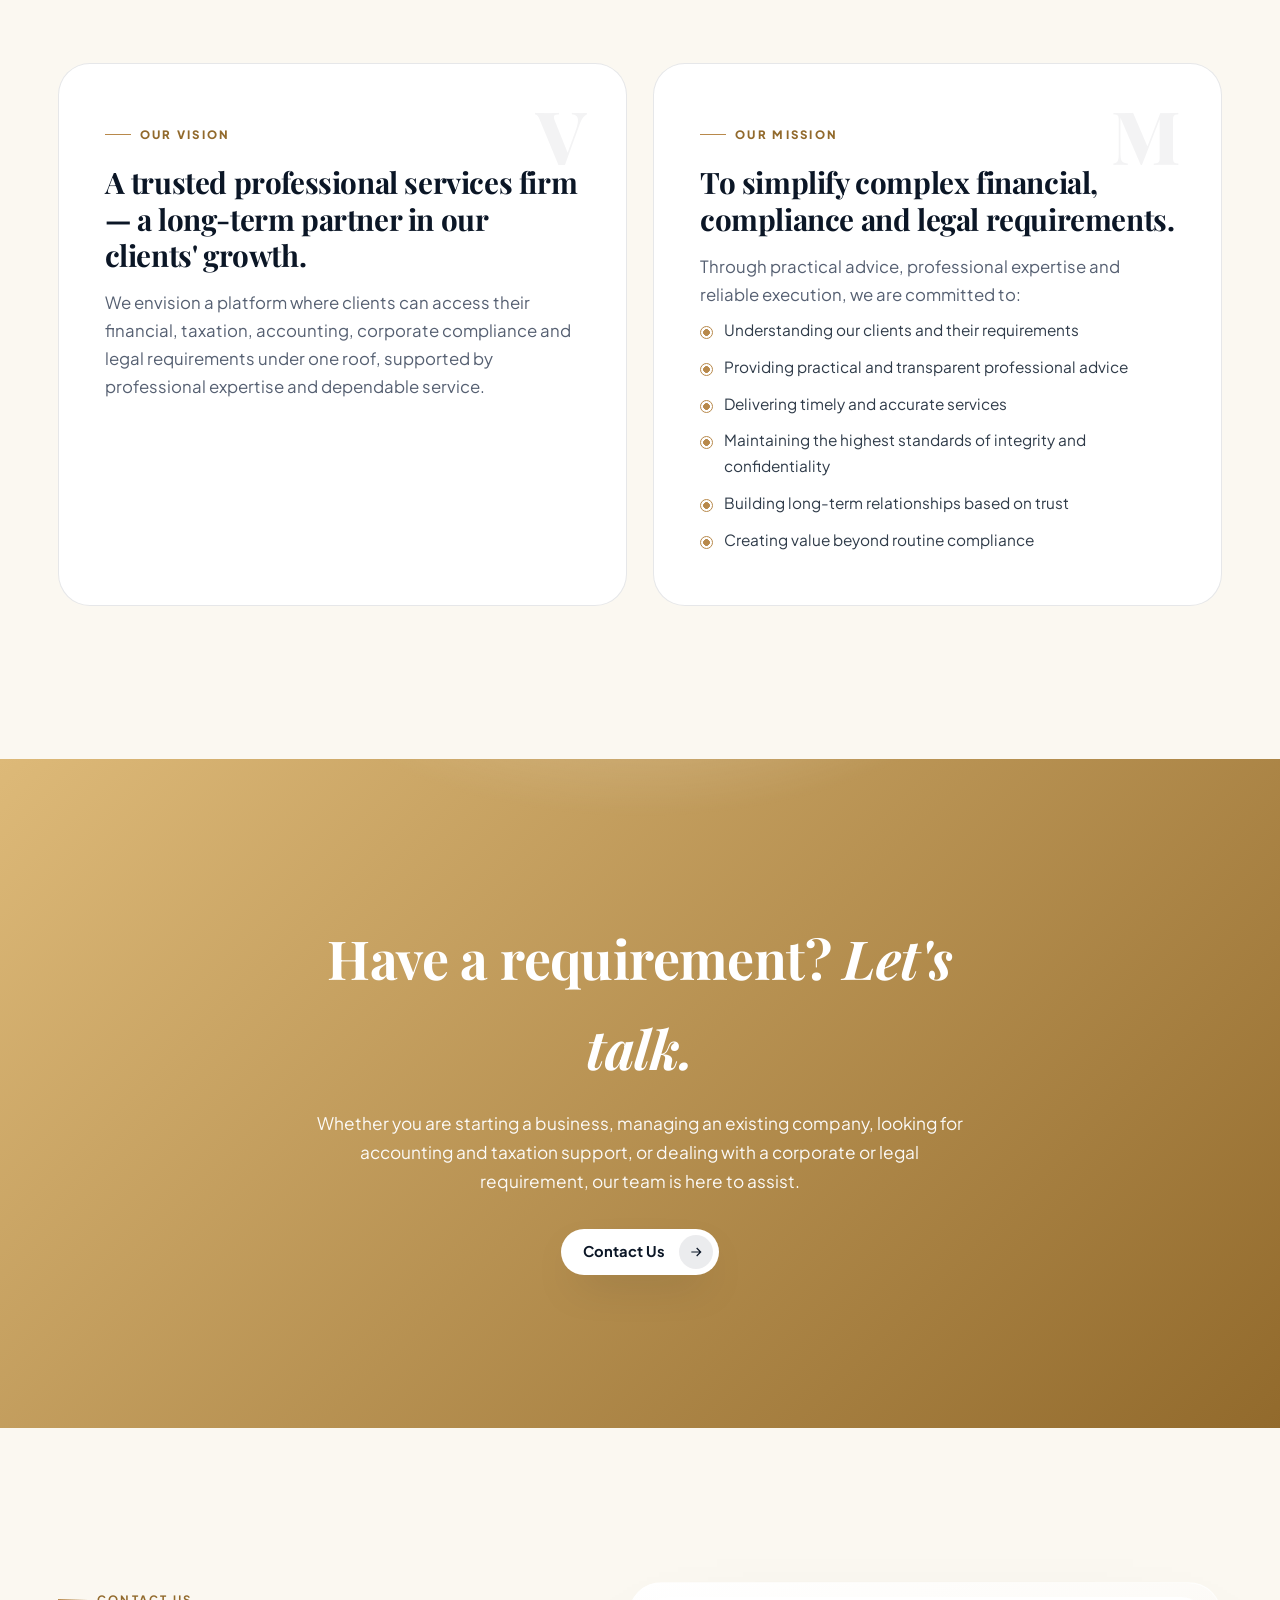
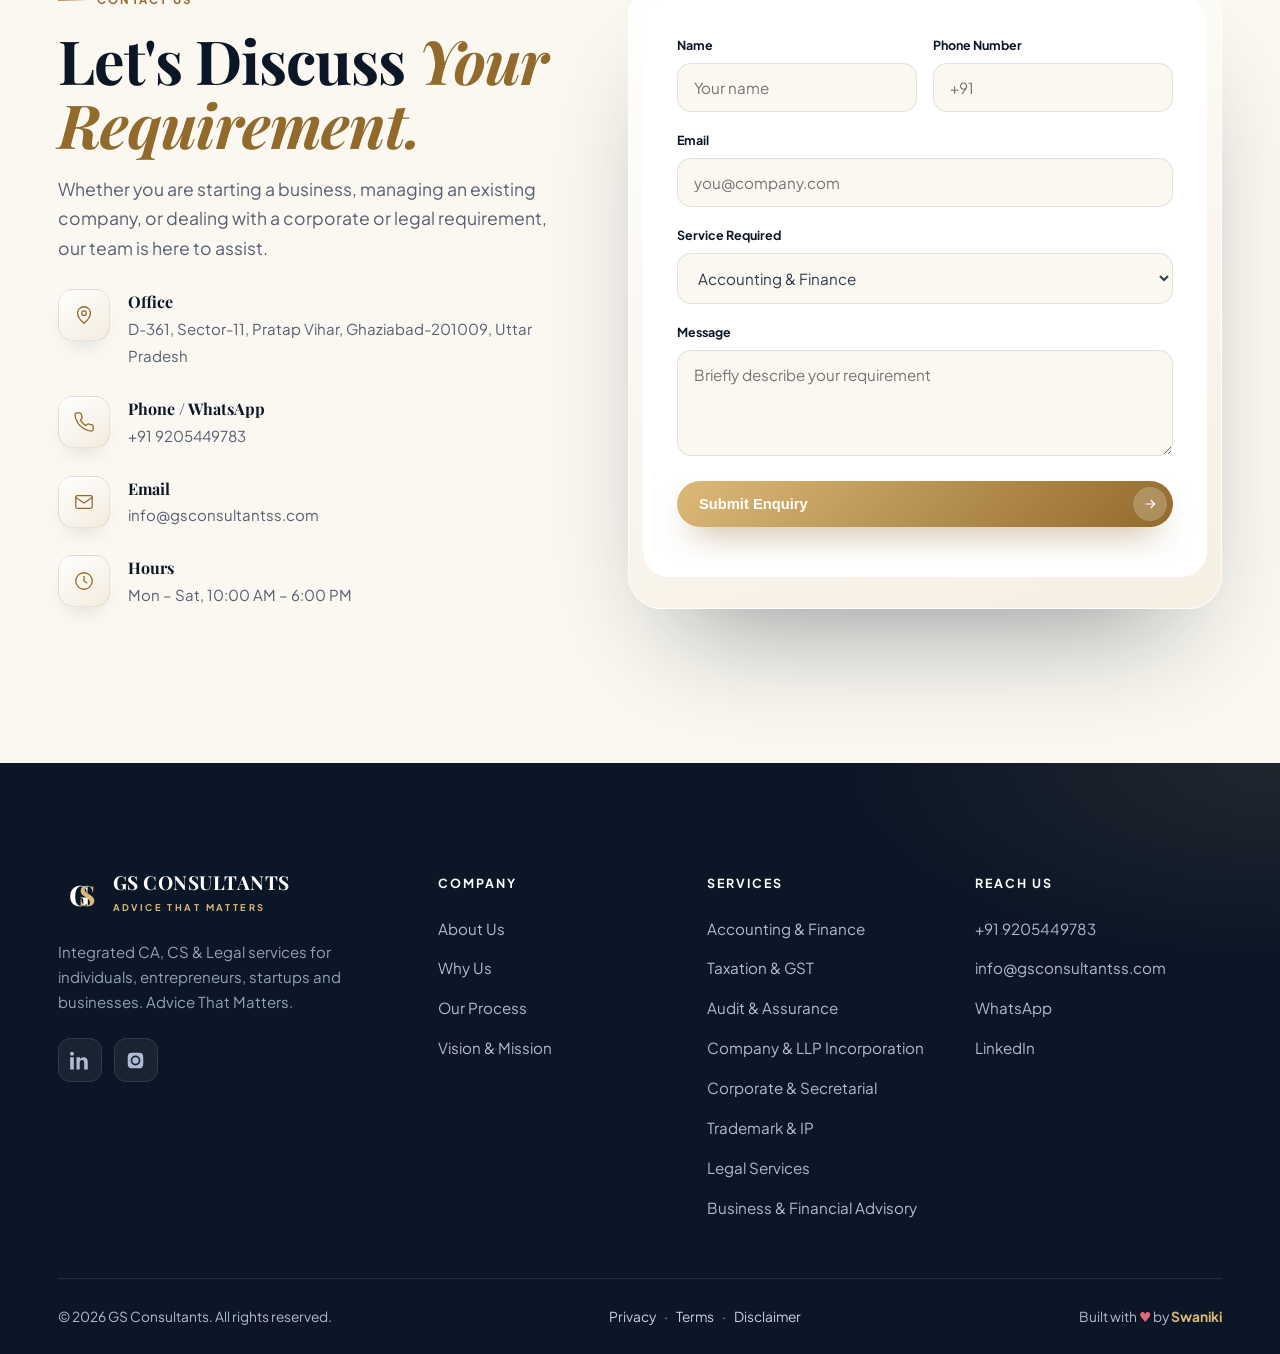
==== commit 4719f510: "Update address to D-361 Sector-11, new Google Maps link, add Others enquiry option, replace trademar" ====
--- a/index.html
+++ b/index.html
@@ -38,7 +38,7 @@
   "telephone": "+91-9205449783",
   "email": "info@gsconsultantss.com",
   "priceRange": "₹",
-  "address": { "@type": "PostalAddress", "streetAddress": "D-364, Pratap Vihar", "addressLocality": "Ghaziabad", "addressRegion": "Uttar Pradesh", "postalCode": "201009", "addressCountry": "IN" },
+  "address": { "@type": "PostalAddress", "streetAddress": "D-361, Sector-11, Pratap Vihar", "addressLocality": "Ghaziabad", "addressRegion": "Uttar Pradesh", "postalCode": "201009", "addressCountry": "IN" },
   "areaServed": "IN",
   "sameAs": ["https://www.linkedin.com/company/109884769/", "https://www.instagram.com/gs_consultants"],
   "knowsAbout": ["Accounting & Finance","Taxation & GST","Audit & Assurance","Company & LLP Incorporation","Corporate & Secretarial Services","Trademark & Intellectual Property","Legal Services","Business & Financial Advisory"]
@@ -511,7 +511,7 @@
       <article class="svc reveal" style="--d:.16s"><div class="svc-media"><img src="https://images.unsplash.com/photo-1551288049-bebda4e38f71?w=800&q=80&fit=crop" alt="Audit and assurance analytics" loading="lazy" decoding="async" /><span class="mveil"></span></div><div class="svc-body"><div class="chip"><svg class="ic" viewBox="0 0 24 24"><circle cx="11" cy="11" r="7"/><path d="M21 21l-4-4M11 8v6M8 11h6"/></svg></div><h3>Audit &amp; Assurance</h3><p class="desc">Our audit and assurance services help businesses maintain financial accuracy, transparency and regulatory compliance.</p><ul><li>Statutory Audit</li><li>Tax Audit</li><li>Internal Audit</li><li>Audit Support</li><li>Assurance Services</li></ul></div></article>
       <article class="svc plain reveal"><div class="svc-body"><div class="chip"><svg class="ic" viewBox="0 0 24 24"><path d="M3 21h18M5 21V5a2 2 0 012-2h6a2 2 0 012 2v16M9 7h2M9 11h2M9 15h2M18 21v-8h-3"/></svg></div><h3>Company &amp; LLP Incorporation</h3><p class="desc">We assist entrepreneurs and businesses in choosing and establishing the appropriate legal structure for their business.</p><ul><li>Private Limited Company Incorporation</li><li>LLP Incorporation</li><li>Other Business Structures</li><li>Incorporation Documentation</li><li>Post-Incorporation Compliance</li></ul></div></article>
       <article class="svc reveal" style="--d:.08s"><div class="svc-media"><img src="https://images.unsplash.com/photo-1560264280-88b68371db39?w=800&q=80&fit=crop" alt="Corporate and secretarial compliance" loading="lazy" decoding="async" /><span class="mveil"></span></div><div class="svc-body"><div class="chip"><svg class="ic" viewBox="0 0 24 24"><path d="M9 12l2 2 4-4M12 3l7 4v5c0 4-3 7-7 9-4-2-7-5-7-9V7z"/></svg></div><h3>Corporate &amp; Secretarial Services</h3><p class="desc">Professional support for companies in managing their ongoing corporate and secretarial compliance requirements.</p><ul><li>ROC Compliance</li><li>Annual Filings</li><li>Event-Based Compliances</li><li>Company Law Matters</li><li>Board &amp; Corporate Documentation</li><li>Secretarial Support</li></ul></div></article>
-      <article class="svc reveal" style="--d:.16s"><div class="svc-media"><img src="https://images.unsplash.com/photo-1589829545856-d10d557cf95f?w=800&q=80&fit=crop" alt="Trademark and brand protection" loading="lazy" decoding="async" /><span class="mveil"></span></div><div class="svc-body"><div class="chip"><svg class="ic" viewBox="0 0 24 24"><circle cx="12" cy="8" r="5"/><path d="M9 12l-1 9 4-2 4 2-1-9"/></svg></div><h3>Trademark &amp; Intellectual Property</h3><p class="desc">We assist businesses in protecting and managing their brand identity and intellectual property requirements.</p><ul><li>Trademark Registration</li><li>Trademark Renewal</li><li>Trademark Compliance</li><li>Trademark Documentation</li><li>IP Support</li></ul></div></article>
+      <article class="svc reveal" style="--d:.16s"><div class="svc-media"><img src="https://images.unsplash.com/photo-1619551734325-81aaf323686c?w=800&q=80&fit=crop" alt="Brand emblem representing trademark protection" loading="lazy" decoding="async" /><span class="mveil"></span></div><div class="svc-body"><div class="chip"><svg class="ic" viewBox="0 0 24 24"><circle cx="12" cy="8" r="5"/><path d="M9 12l-1 9 4-2 4 2-1-9"/></svg></div><h3>Trademark &amp; Intellectual Property</h3><p class="desc">We assist businesses in protecting and managing their brand identity and intellectual property requirements.</p><ul><li>Trademark Registration</li><li>Trademark Renewal</li><li>Trademark Compliance</li><li>Trademark Documentation</li><li>IP Support</li></ul></div></article>
       <article class="svc plain reveal"><div class="svc-body"><div class="chip"><svg class="ic" viewBox="0 0 24 24"><path d="M12 3v18M7 21h10M12 6l-6 3 6 3 6-3-6-3M6 9l-3 6a3 3 0 006 0zM18 9l-3 6a3 3 0 006 0z"/></svg></div><h3>Legal Services</h3><p class="desc">Legal documentation and business-related legal support to help clients manage their contractual and corporate requirements.</p><ul><li>Legal Drafting</li><li>Agreements &amp; Contracts</li><li>Business Documentation</li><li>Corporate Legal Support</li><li>Legal &amp; Regulatory Assistance</li></ul></div></article>
       <article class="svc reveal" style="--d:.08s"><div class="svc-media"><img src="https://images.unsplash.com/photo-1573164713714-d95e436ab8d6?w=800&q=80&fit=crop" alt="Business and financial advisory" loading="lazy" decoding="async" /><span class="mveil"></span></div><div class="svc-body"><div class="chip"><svg class="ic" viewBox="0 0 24 24"><path d="M9 18h6M10 22h4M12 2a7 7 0 00-4 12c1 1 1 2 1 3h6c0-1 0-2 1-3a7 7 0 00-4-12z"/></svg></div><h3>Business &amp; Financial Advisory</h3><p class="desc">Professional guidance to help businesses make informed financial and structural decisions.</p><ul><li>Business Structuring</li><li>Financial Advisory</li><li>Regulatory Advisory</li><li>Compliance Advisory</li><li>Business Support &amp; Planning</li></ul></div></article>
     </div>
@@ -545,7 +545,7 @@
     <div class="ins-grid">
       <article class="ins reveal"><div class="im"><img src="https://images.unsplash.com/photo-1554224155-6726b3ff858f?w=800&q=80&fit=crop" alt="GST updates for businesses" loading="lazy" decoding="async" /><span class="tag">GST</span></div><div class="ib"><h3>Important GST Updates for Businesses</h3><p>The latest GST changes and what they mean for your compliance and filings.</p><a href="#contact" class="more">Read more <svg viewBox="0 0 24 24"><path d="M5 12h14M13 6l6 6-6 6"/></svg></a></div></article>
       <article class="ins reveal" style="--d:.1s"><div class="im"><img src="https://images.unsplash.com/photo-1521737604893-d14cc237f11d?w=800&q=80&fit=crop" alt="Company incorporation for entrepreneurs" loading="lazy" decoding="async" /><span class="tag">Corporate</span></div><div class="ib"><h3>Company Incorporation: What Entrepreneurs Should Know</h3><p>Structures, documents and timelines to keep in mind when starting a company.</p><a href="#contact" class="more">Read more <svg viewBox="0 0 24 24"><path d="M5 12h14M13 6l6 6-6 6"/></svg></a></div></article>
-      <article class="ins reveal" style="--d:.2s"><div class="im"><img src="https://images.unsplash.com/photo-1589829545856-d10d557cf95f?w=800&q=80&fit=crop" alt="Trademark registration basics" loading="lazy" decoding="async" /><span class="tag">Legal &amp; IP</span></div><div class="ib"><h3>Understanding the Basics of Trademark Registration</h3><p>Why protecting your brand early matters — and how the process works.</p><a href="#contact" class="more">Read more <svg viewBox="0 0 24 24"><path d="M5 12h14M13 6l6 6-6 6"/></svg></a></div></article>
+      <article class="ins reveal" style="--d:.2s"><div class="im"><img src="https://images.unsplash.com/photo-1619551734325-81aaf323686c?w=800&q=80&fit=crop" alt="Trademark registration brand emblem" loading="lazy" decoding="async" /><span class="tag">Legal &amp; IP</span></div><div class="ib"><h3>Understanding the Basics of Trademark Registration</h3><p>Why protecting your brand early matters — and how the process works.</p><a href="#contact" class="more">Read more <svg viewBox="0 0 24 24"><path d="M5 12h14M13 6l6 6-6 6"/></svg></a></div></article>
     </div>
   </div>
 </section>
@@ -602,7 +602,7 @@
       <span class="eyebrow reveal">Contact Us</span>
       <h2 class="h2 reveal">Let's Discuss <em>Your Requirement.</em></h2>
       <p class="lead reveal">Whether you are starting a business, managing an existing company, or dealing with a corporate or legal requirement, our team is here to assist.</p>
-      <div class="ci reveal"><div class="chip"><svg class="ic" viewBox="0 0 24 24"><path d="M12 21s-7-6-7-11a7 7 0 0114 0c0 5-7 11-7 11z"/><circle cx="12" cy="10" r="2.5"/></svg></div><div><b>Office</b><span><a href="https://maps.app.goo.gl/mEBjZYnGiHxH6gfW9" target="_blank" rel="noopener">D-364, Pratap Vihar, Ghaziabad-201009, Uttar Pradesh</a></span></div></div>
+      <div class="ci reveal"><div class="chip"><svg class="ic" viewBox="0 0 24 24"><path d="M12 21s-7-6-7-11a7 7 0 0114 0c0 5-7 11-7 11z"/><circle cx="12" cy="10" r="2.5"/></svg></div><div><b>Office</b><span><a href="https://maps.app.goo.gl/7nDvPfda3joxJK5Z6" target="_blank" rel="noopener">D-361, Sector-11, Pratap Vihar, Ghaziabad-201009, Uttar Pradesh</a></span></div></div>
       <div class="ci reveal"><div class="chip"><svg class="ic" viewBox="0 0 24 24"><path d="M22 16.9v3a2 2 0 01-2.2 2 19.8 19.8 0 01-8.6-3 19.5 19.5 0 01-6-6 19.8 19.8 0 01-3-8.7A2 2 0 014.1 2h3a2 2 0 012 1.7c.1 1 .4 1.9.7 2.8a2 2 0 01-.5 2.1L8.1 9.9a16 16 0 006 6l1.3-1.3a2 2 0 012.1-.4c.9.3 1.8.6 2.8.7a2 2 0 011.7 2z"/></svg></div><div><b>Phone / WhatsApp</b><span><a href="tel:+919205449783">+91 9205449783</a></span></div></div>
       <div class="ci reveal"><div class="chip"><svg class="ic" viewBox="0 0 24 24"><rect x="3" y="5" width="18" height="14" rx="2"/><path d="M3 7l9 6 9-6"/></svg></div><div><b>Email</b><span><a href="mailto:info@gsconsultantss.com">info@gsconsultantss.com</a></span></div></div>
       <div class="ci reveal"><div class="chip"><svg class="ic" viewBox="0 0 24 24"><circle cx="12" cy="12" r="9"/><path d="M12 7v5l3 2"/></svg></div><div><b>Hours</b><span>Mon – Sat, 10:00 AM – 6:00 PM</span></div></div>
@@ -612,7 +612,7 @@
         <div class="fr"><div><label for="f-name">Name</label><input id="f-name" name="name" type="text" placeholder="Your name" required /></div><div><label for="f-phone">Phone Number</label><input id="f-phone" name="phone" type="tel" placeholder="+91" required /></div></div>
         <label for="f-email">Email</label><input id="f-email" name="email" type="email" placeholder="you@company.com" />
         <label for="f-service">Service Required</label>
-        <select id="f-service" name="service"><option>Accounting &amp; Finance</option><option>Taxation &amp; GST</option><option>Audit &amp; Assurance</option><option>Company &amp; LLP Incorporation</option><option>Corporate &amp; Secretarial Services</option><option>Trademark &amp; Intellectual Property</option><option>Legal Services</option><option>Business &amp; Financial Advisory</option></select>
+        <select id="f-service" name="service"><option>Accounting &amp; Finance</option><option>Taxation &amp; GST</option><option>Audit &amp; Assurance</option><option>Company &amp; LLP Incorporation</option><option>Corporate &amp; Secretarial Services</option><option>Trademark &amp; Intellectual Property</option><option>Legal Services</option><option>Business &amp; Financial Advisory</option><option>Others</option></select>
         <label for="f-msg">Message</label><textarea id="f-msg" name="message" rows="4" placeholder="Briefly describe your requirement" required></textarea>
         <button class="btn btn-gold" type="submit">Submit Enquiry <span class="arw"><svg viewBox="0 0 24 24"><path d="M5 12h14M13 6l6 6-6 6"/></svg></span></button>
         <p class="form-note" id="formNote" role="status" aria-live="polite"></p>
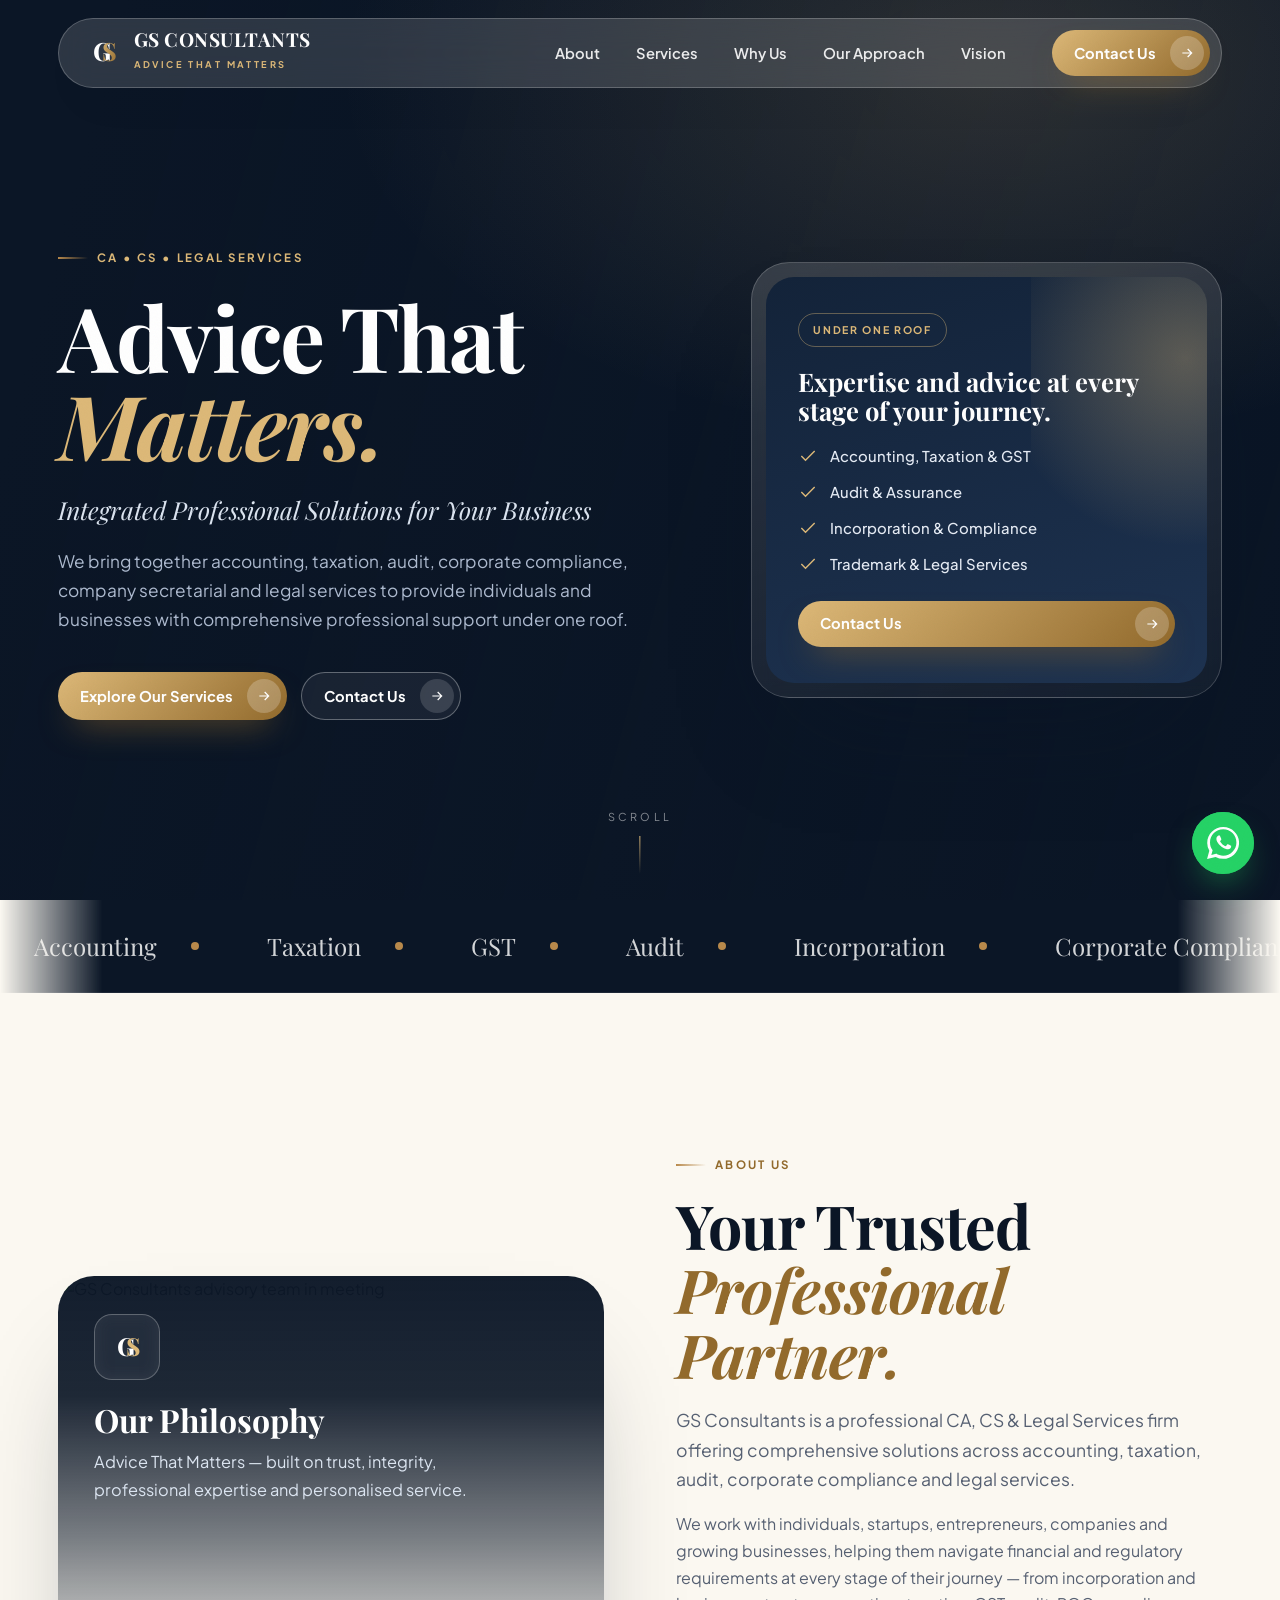
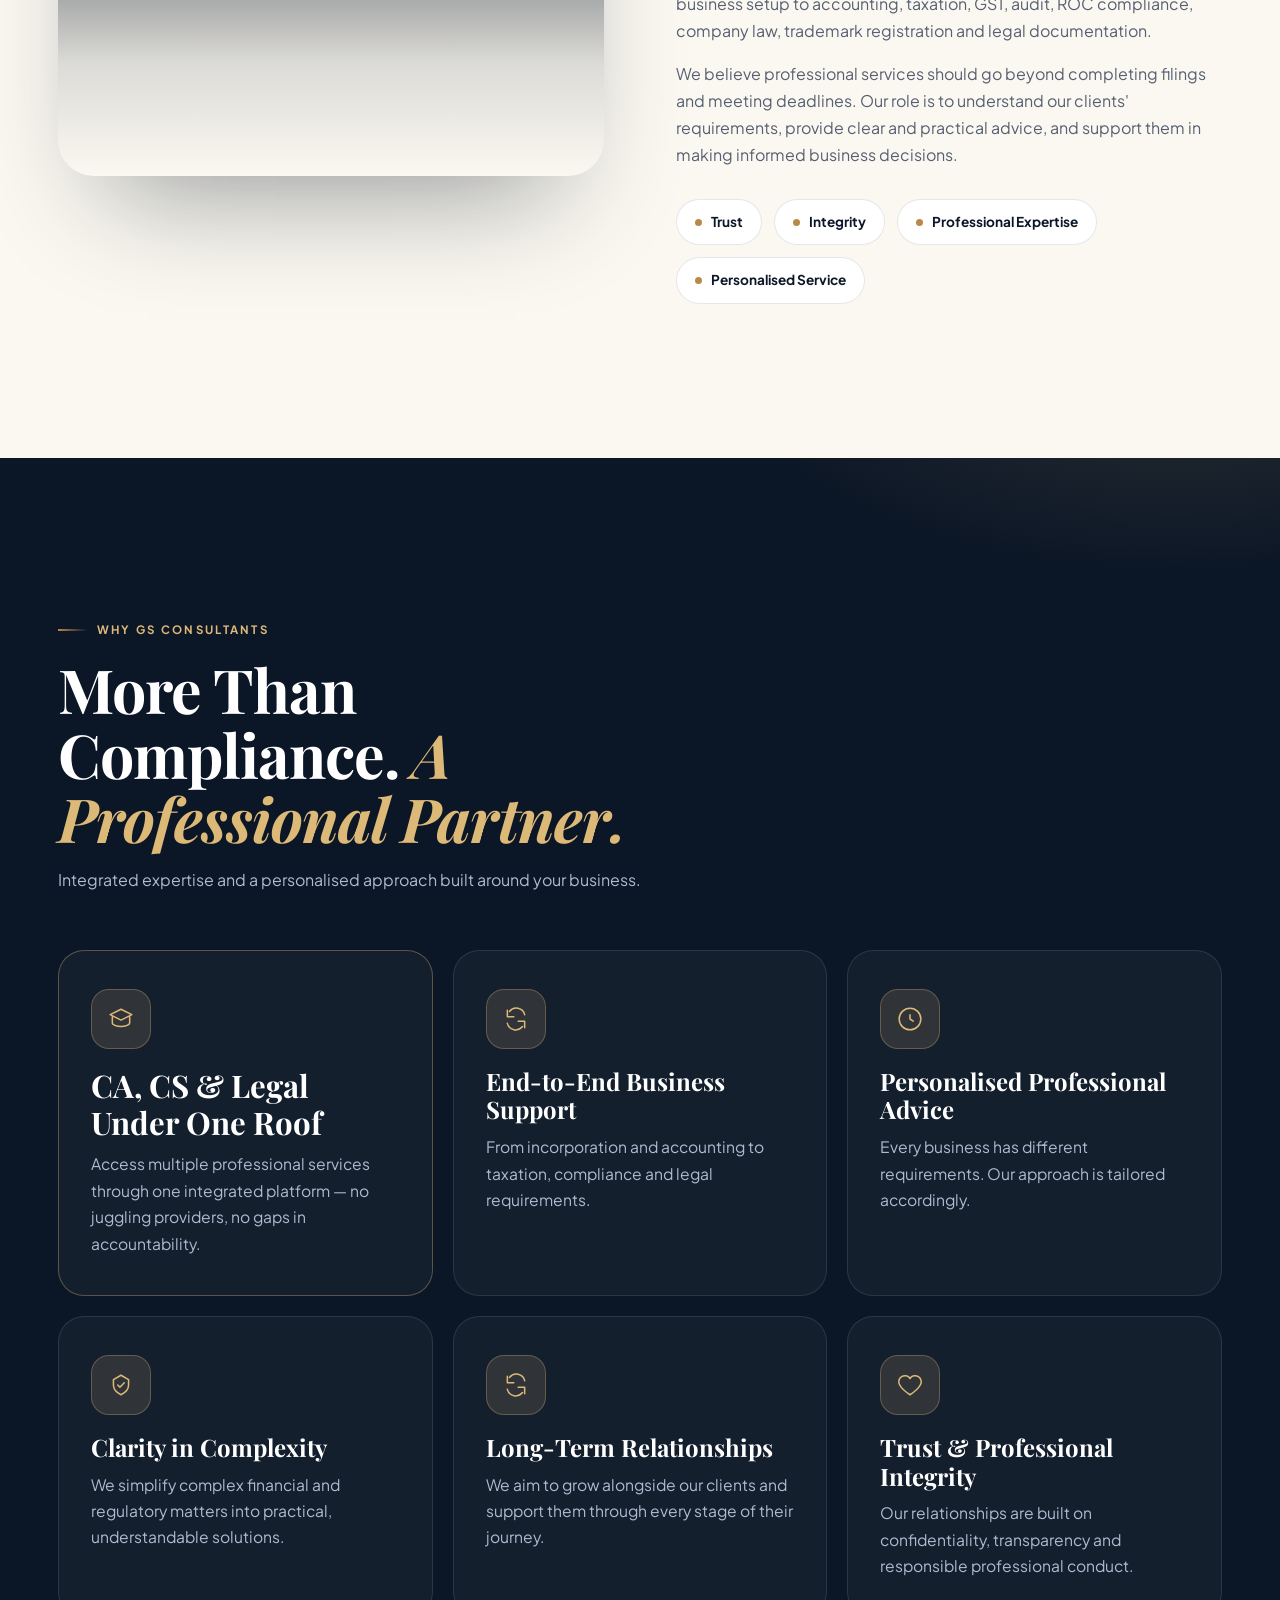
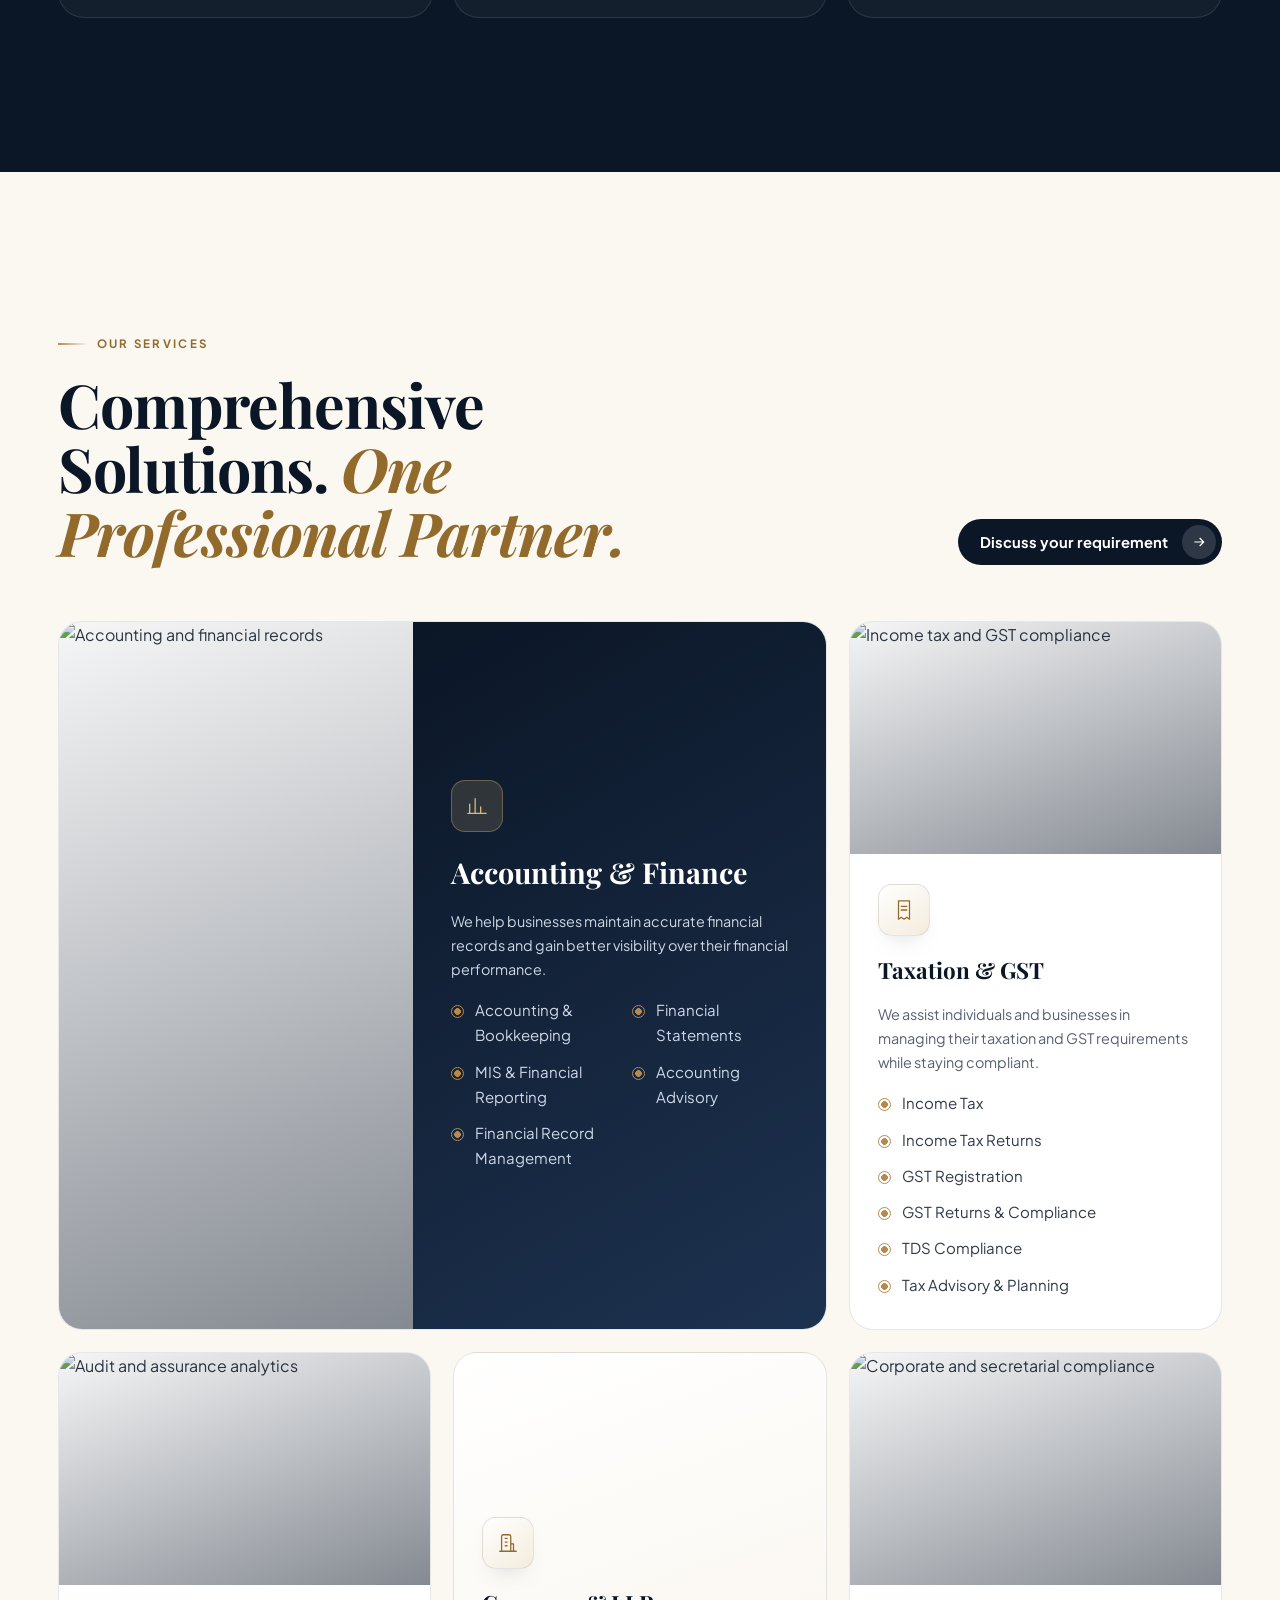
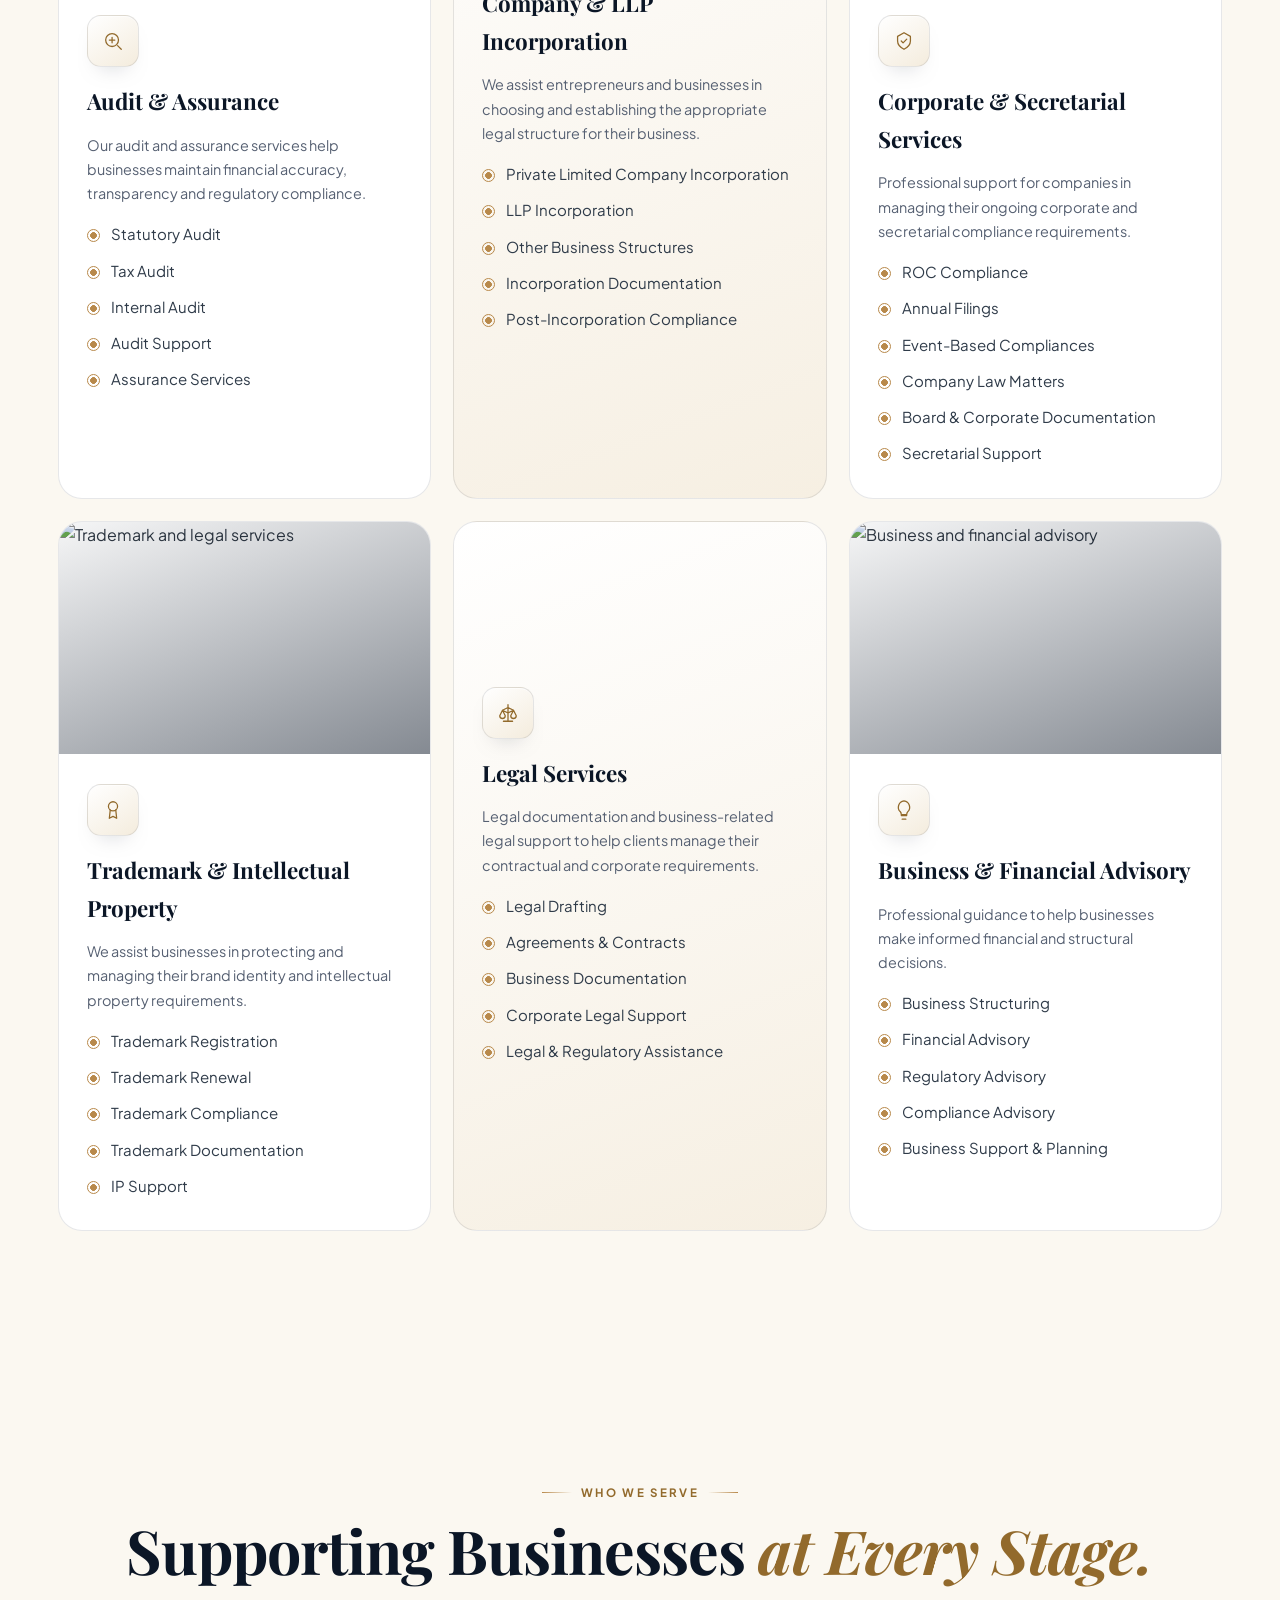
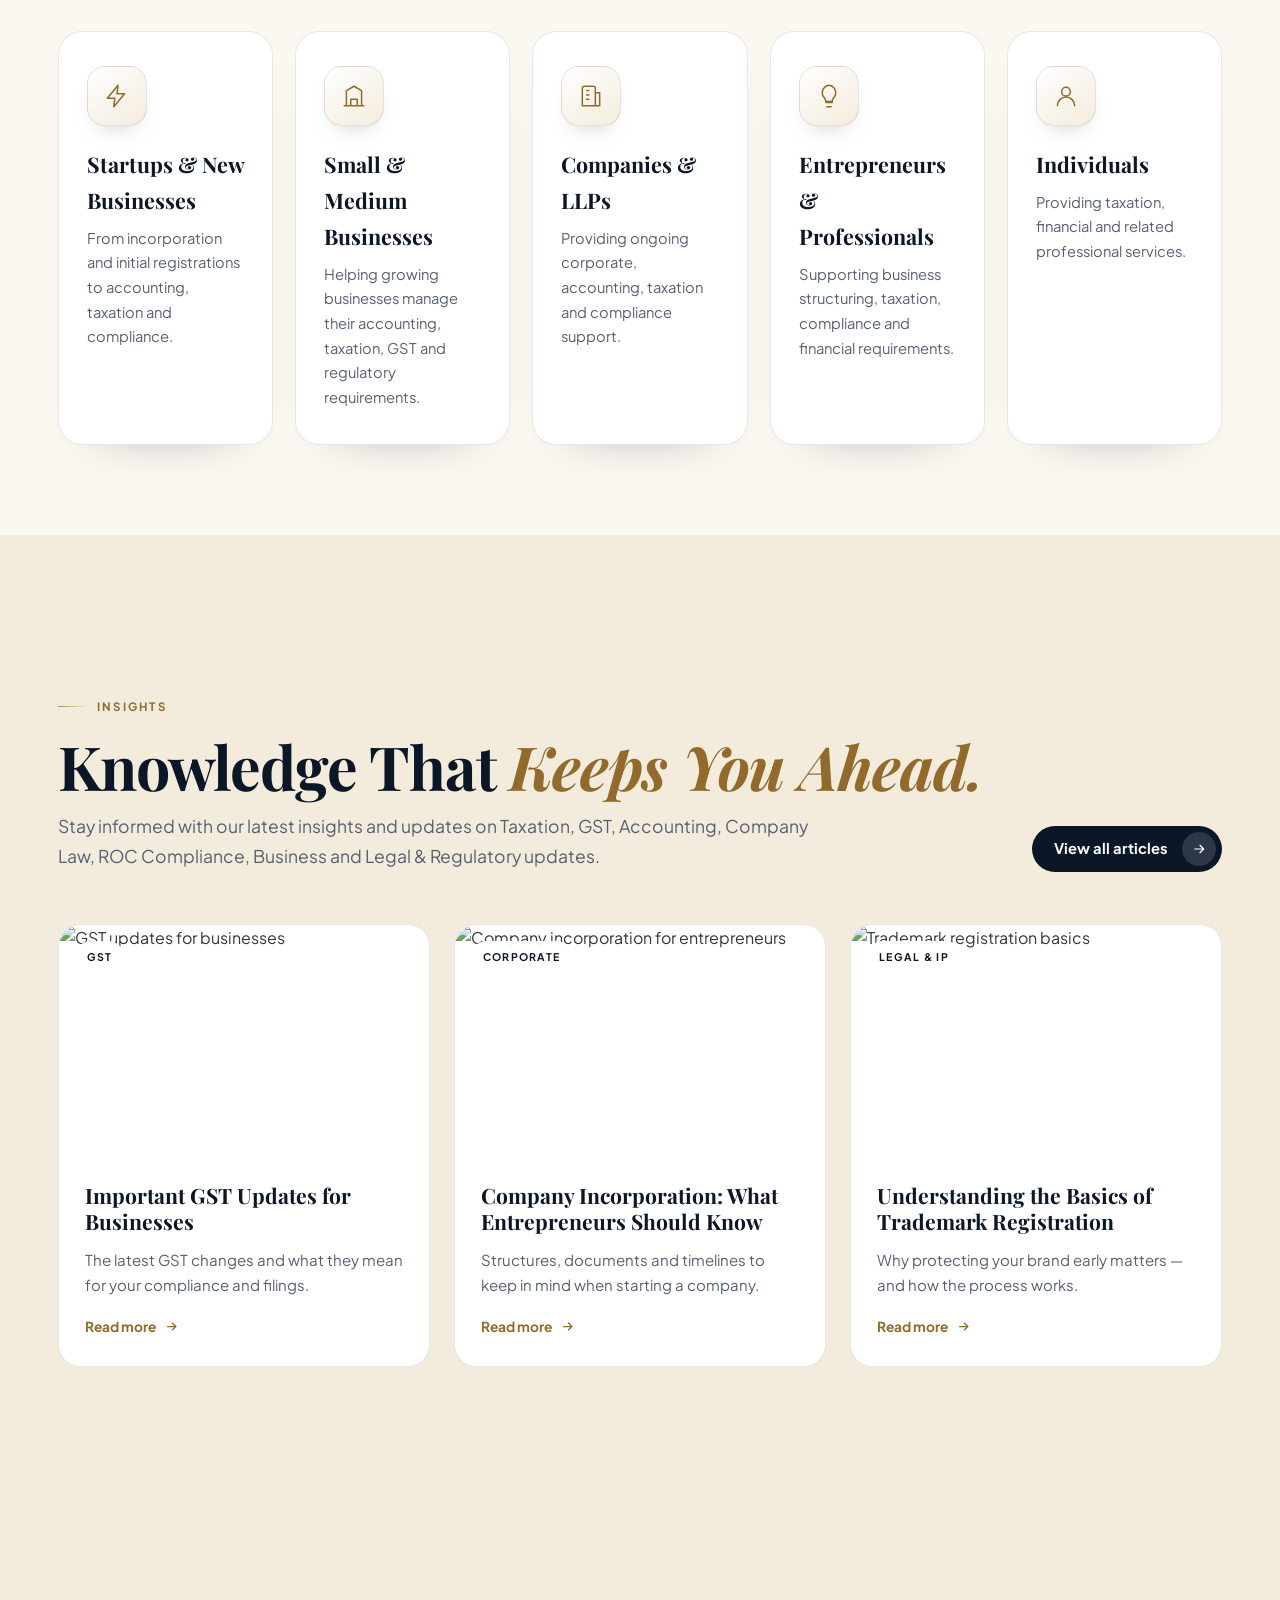
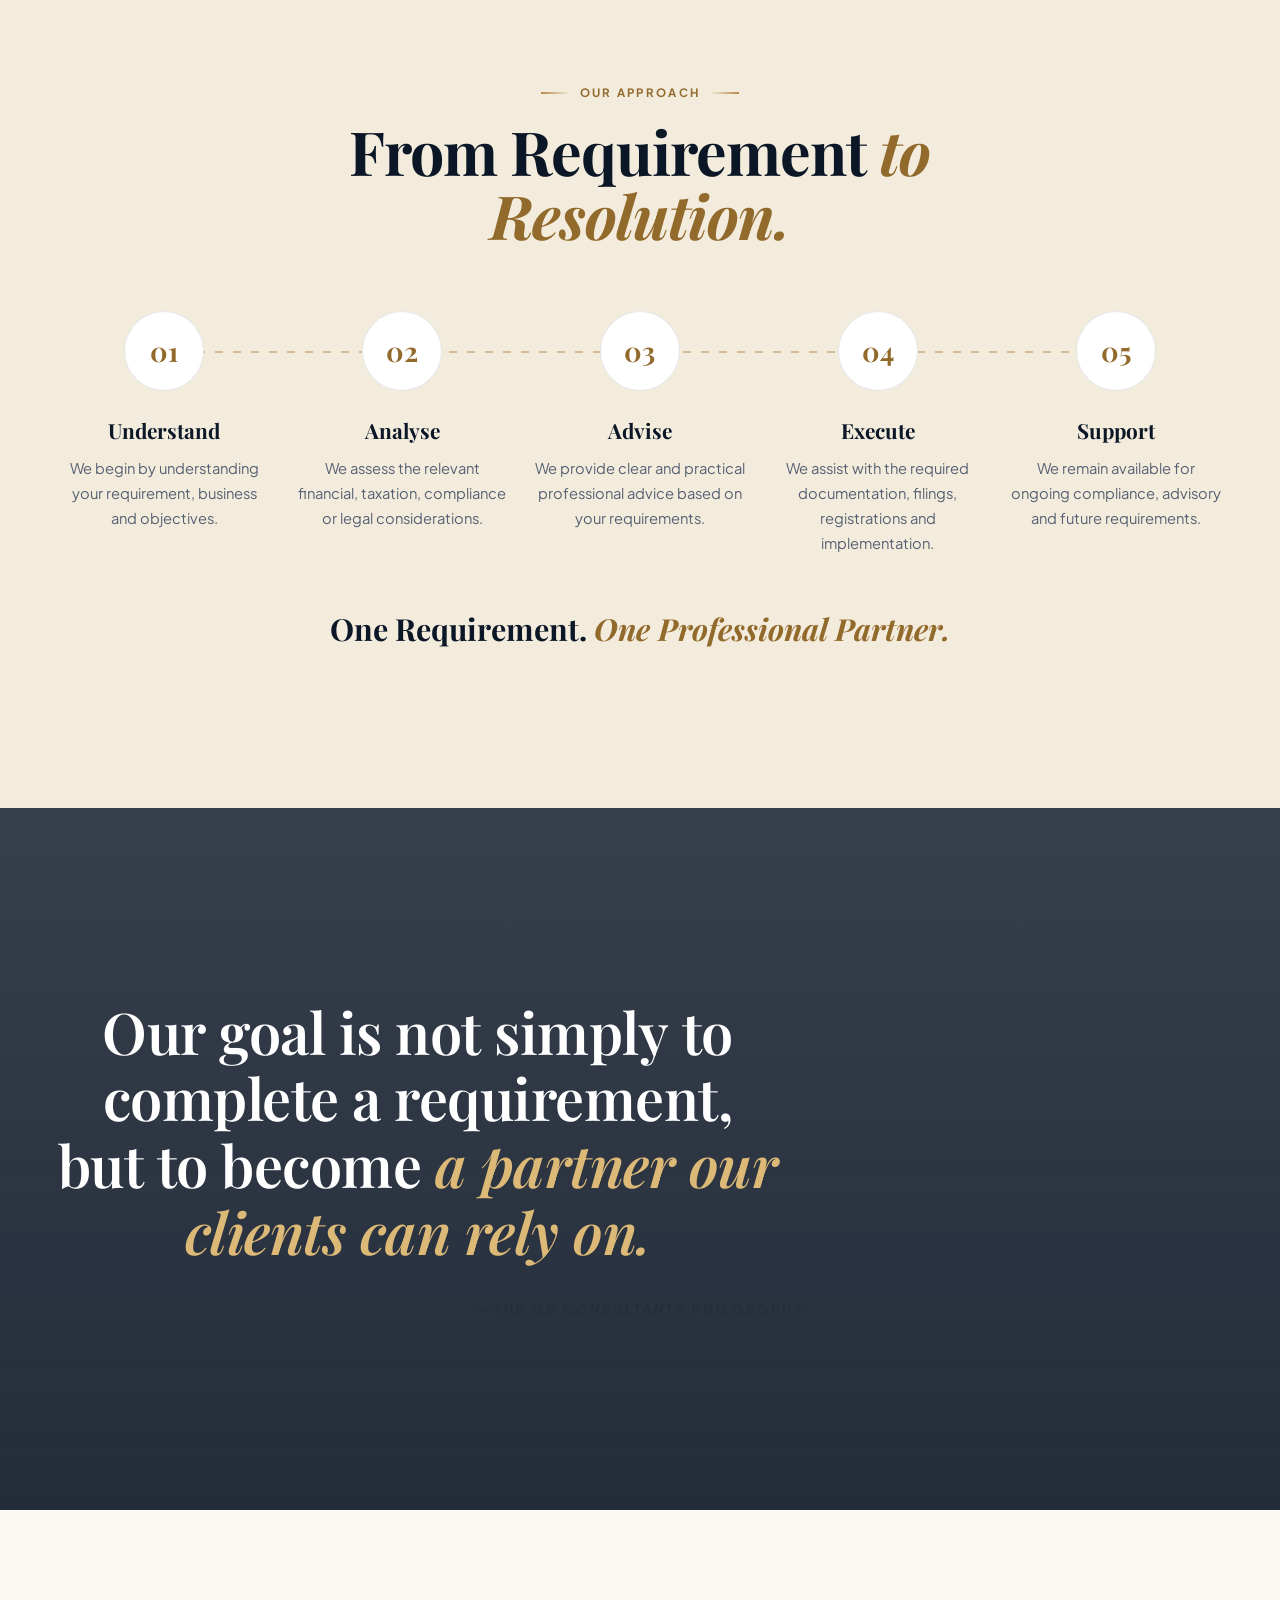
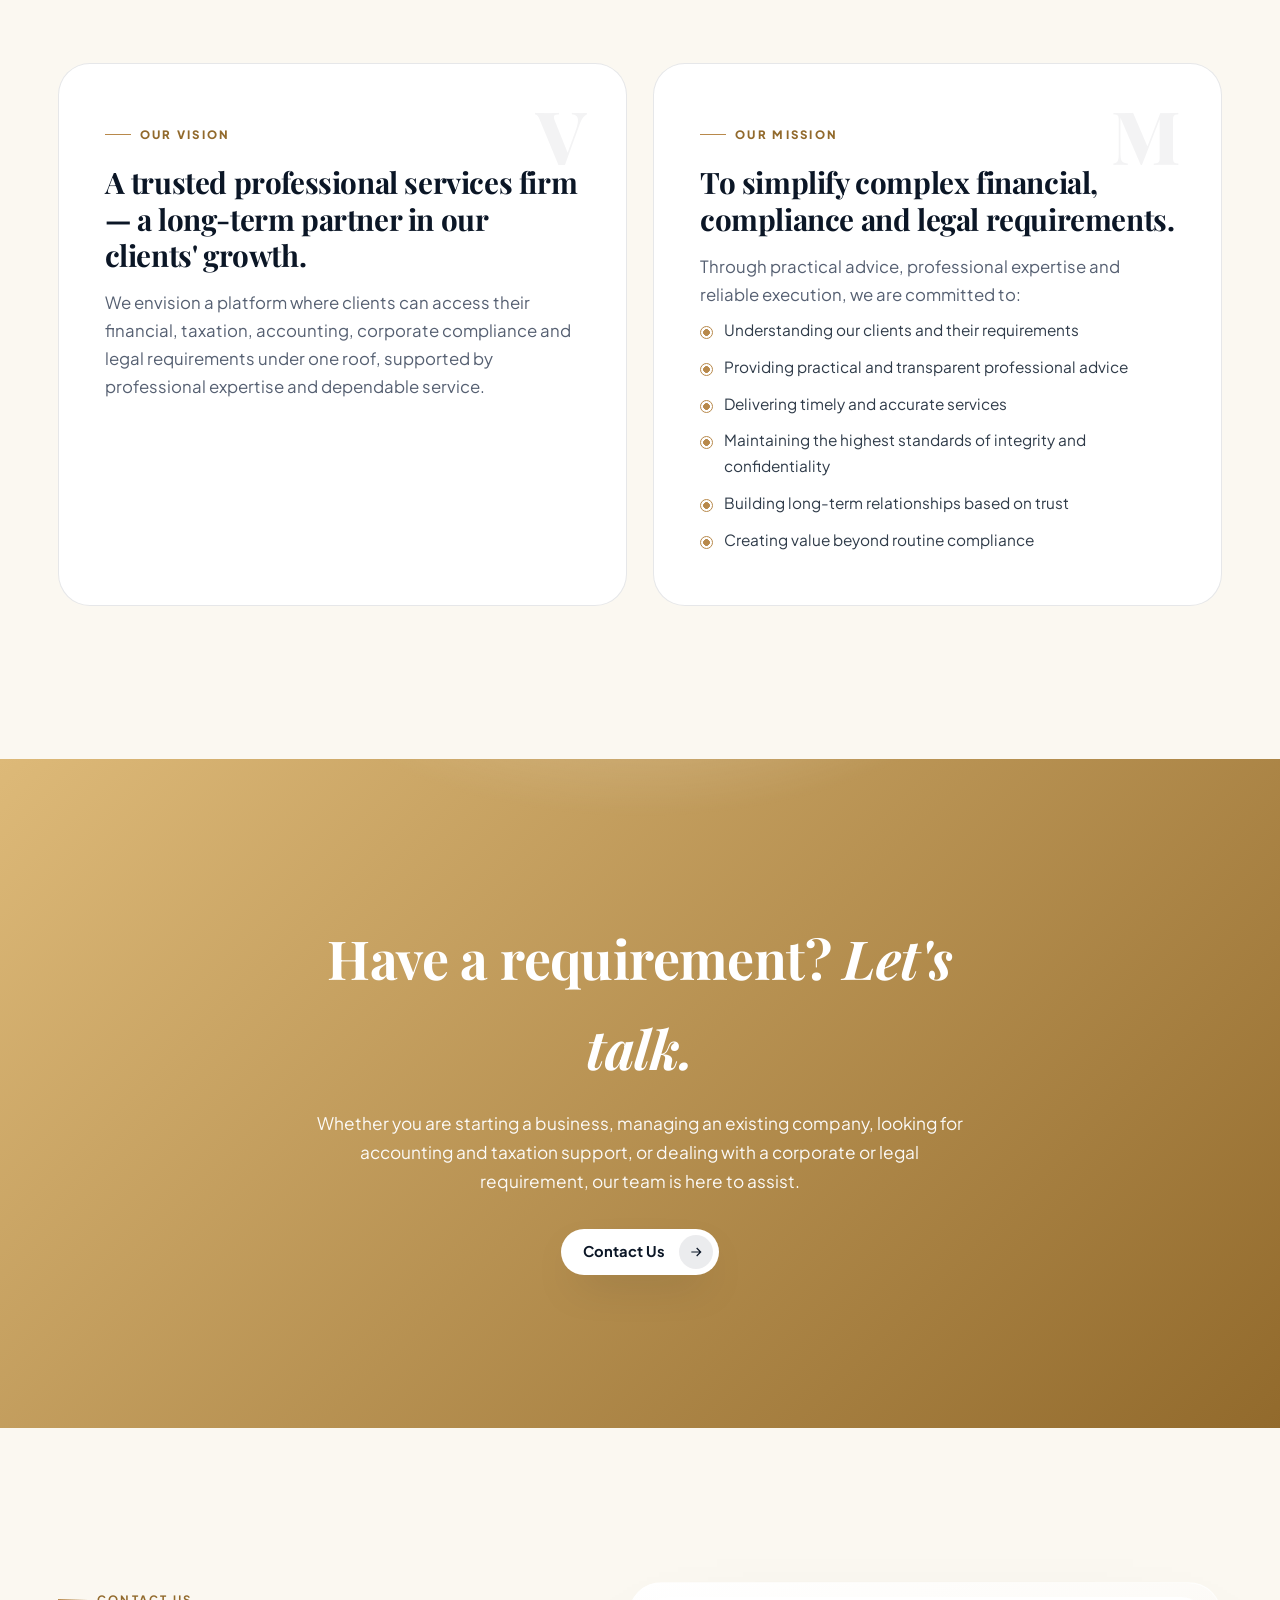
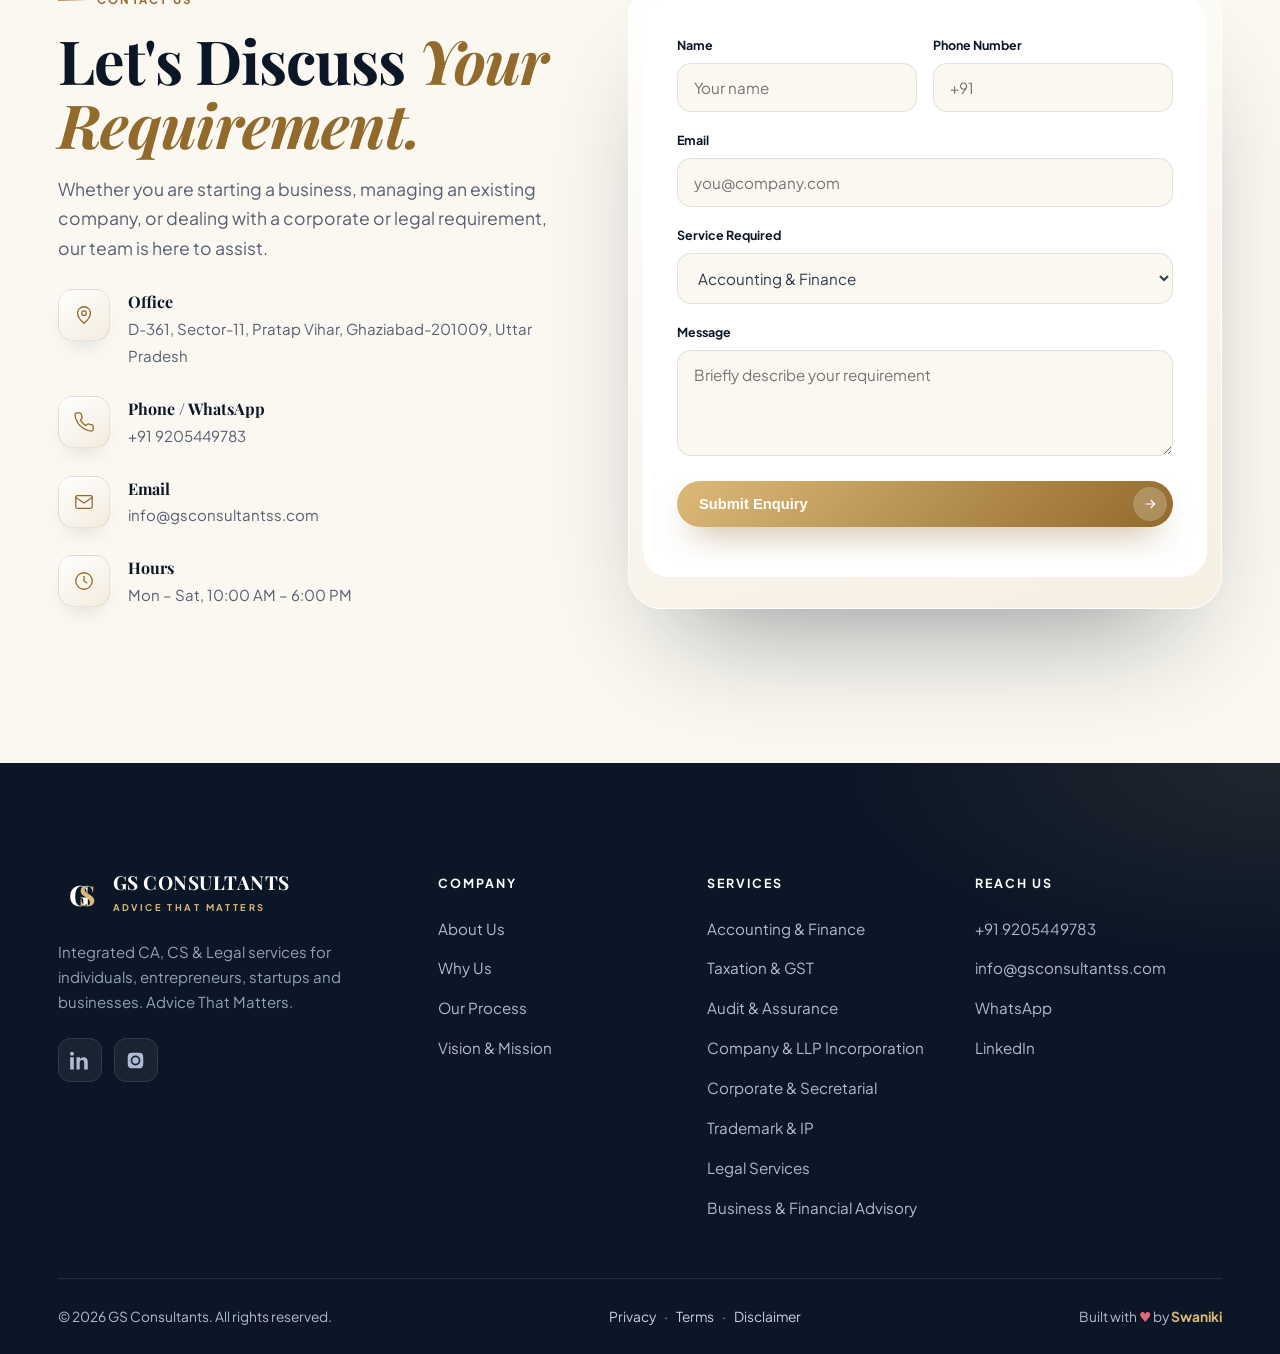
==== commit 4f6ea7d7: "Replace trademark image with client-provided legal image" ====
--- a/index.html
+++ b/index.html
@@ -511,7 +511,7 @@
       <article class="svc reveal" style="--d:.16s"><div class="svc-media"><img src="https://images.unsplash.com/photo-1551288049-bebda4e38f71?w=800&q=80&fit=crop" alt="Audit and assurance analytics" loading="lazy" decoding="async" /><span class="mveil"></span></div><div class="svc-body"><div class="chip"><svg class="ic" viewBox="0 0 24 24"><circle cx="11" cy="11" r="7"/><path d="M21 21l-4-4M11 8v6M8 11h6"/></svg></div><h3>Audit &amp; Assurance</h3><p class="desc">Our audit and assurance services help businesses maintain financial accuracy, transparency and regulatory compliance.</p><ul><li>Statutory Audit</li><li>Tax Audit</li><li>Internal Audit</li><li>Audit Support</li><li>Assurance Services</li></ul></div></article>
       <article class="svc plain reveal"><div class="svc-body"><div class="chip"><svg class="ic" viewBox="0 0 24 24"><path d="M3 21h18M5 21V5a2 2 0 012-2h6a2 2 0 012 2v16M9 7h2M9 11h2M9 15h2M18 21v-8h-3"/></svg></div><h3>Company &amp; LLP Incorporation</h3><p class="desc">We assist entrepreneurs and businesses in choosing and establishing the appropriate legal structure for their business.</p><ul><li>Private Limited Company Incorporation</li><li>LLP Incorporation</li><li>Other Business Structures</li><li>Incorporation Documentation</li><li>Post-Incorporation Compliance</li></ul></div></article>
       <article class="svc reveal" style="--d:.08s"><div class="svc-media"><img src="https://images.unsplash.com/photo-1560264280-88b68371db39?w=800&q=80&fit=crop" alt="Corporate and secretarial compliance" loading="lazy" decoding="async" /><span class="mveil"></span></div><div class="svc-body"><div class="chip"><svg class="ic" viewBox="0 0 24 24"><path d="M9 12l2 2 4-4M12 3l7 4v5c0 4-3 7-7 9-4-2-7-5-7-9V7z"/></svg></div><h3>Corporate &amp; Secretarial Services</h3><p class="desc">Professional support for companies in managing their ongoing corporate and secretarial compliance requirements.</p><ul><li>ROC Compliance</li><li>Annual Filings</li><li>Event-Based Compliances</li><li>Company Law Matters</li><li>Board &amp; Corporate Documentation</li><li>Secretarial Support</li></ul></div></article>
-      <article class="svc reveal" style="--d:.16s"><div class="svc-media"><img src="https://images.unsplash.com/photo-1619551734325-81aaf323686c?w=800&q=80&fit=crop" alt="Brand emblem representing trademark protection" loading="lazy" decoding="async" /><span class="mveil"></span></div><div class="svc-body"><div class="chip"><svg class="ic" viewBox="0 0 24 24"><circle cx="12" cy="8" r="5"/><path d="M9 12l-1 9 4-2 4 2-1-9"/></svg></div><h3>Trademark &amp; Intellectual Property</h3><p class="desc">We assist businesses in protecting and managing their brand identity and intellectual property requirements.</p><ul><li>Trademark Registration</li><li>Trademark Renewal</li><li>Trademark Compliance</li><li>Trademark Documentation</li><li>IP Support</li></ul></div></article>
+      <article class="svc reveal" style="--d:.16s"><div class="svc-media"><img src="https://www.bennett.edu.in/wp-content/uploads/2024/07/The-Indian-Legal-System-Needs-Revamp.-An-Analysis.jpg" alt="Trademark and legal services" loading="lazy" decoding="async" /><span class="mveil"></span></div><div class="svc-body"><div class="chip"><svg class="ic" viewBox="0 0 24 24"><circle cx="12" cy="8" r="5"/><path d="M9 12l-1 9 4-2 4 2-1-9"/></svg></div><h3>Trademark &amp; Intellectual Property</h3><p class="desc">We assist businesses in protecting and managing their brand identity and intellectual property requirements.</p><ul><li>Trademark Registration</li><li>Trademark Renewal</li><li>Trademark Compliance</li><li>Trademark Documentation</li><li>IP Support</li></ul></div></article>
       <article class="svc plain reveal"><div class="svc-body"><div class="chip"><svg class="ic" viewBox="0 0 24 24"><path d="M12 3v18M7 21h10M12 6l-6 3 6 3 6-3-6-3M6 9l-3 6a3 3 0 006 0zM18 9l-3 6a3 3 0 006 0z"/></svg></div><h3>Legal Services</h3><p class="desc">Legal documentation and business-related legal support to help clients manage their contractual and corporate requirements.</p><ul><li>Legal Drafting</li><li>Agreements &amp; Contracts</li><li>Business Documentation</li><li>Corporate Legal Support</li><li>Legal &amp; Regulatory Assistance</li></ul></div></article>
       <article class="svc reveal" style="--d:.08s"><div class="svc-media"><img src="https://images.unsplash.com/photo-1573164713714-d95e436ab8d6?w=800&q=80&fit=crop" alt="Business and financial advisory" loading="lazy" decoding="async" /><span class="mveil"></span></div><div class="svc-body"><div class="chip"><svg class="ic" viewBox="0 0 24 24"><path d="M9 18h6M10 22h4M12 2a7 7 0 00-4 12c1 1 1 2 1 3h6c0-1 0-2 1-3a7 7 0 00-4-12z"/></svg></div><h3>Business &amp; Financial Advisory</h3><p class="desc">Professional guidance to help businesses make informed financial and structural decisions.</p><ul><li>Business Structuring</li><li>Financial Advisory</li><li>Regulatory Advisory</li><li>Compliance Advisory</li><li>Business Support &amp; Planning</li></ul></div></article>
     </div>
@@ -545,7 +545,7 @@
     <div class="ins-grid">
       <article class="ins reveal"><div class="im"><img src="https://images.unsplash.com/photo-1554224155-6726b3ff858f?w=800&q=80&fit=crop" alt="GST updates for businesses" loading="lazy" decoding="async" /><span class="tag">GST</span></div><div class="ib"><h3>Important GST Updates for Businesses</h3><p>The latest GST changes and what they mean for your compliance and filings.</p><a href="#contact" class="more">Read more <svg viewBox="0 0 24 24"><path d="M5 12h14M13 6l6 6-6 6"/></svg></a></div></article>
       <article class="ins reveal" style="--d:.1s"><div class="im"><img src="https://images.unsplash.com/photo-1521737604893-d14cc237f11d?w=800&q=80&fit=crop" alt="Company incorporation for entrepreneurs" loading="lazy" decoding="async" /><span class="tag">Corporate</span></div><div class="ib"><h3>Company Incorporation: What Entrepreneurs Should Know</h3><p>Structures, documents and timelines to keep in mind when starting a company.</p><a href="#contact" class="more">Read more <svg viewBox="0 0 24 24"><path d="M5 12h14M13 6l6 6-6 6"/></svg></a></div></article>
-      <article class="ins reveal" style="--d:.2s"><div class="im"><img src="https://images.unsplash.com/photo-1619551734325-81aaf323686c?w=800&q=80&fit=crop" alt="Trademark registration brand emblem" loading="lazy" decoding="async" /><span class="tag">Legal &amp; IP</span></div><div class="ib"><h3>Understanding the Basics of Trademark Registration</h3><p>Why protecting your brand early matters — and how the process works.</p><a href="#contact" class="more">Read more <svg viewBox="0 0 24 24"><path d="M5 12h14M13 6l6 6-6 6"/></svg></a></div></article>
+      <article class="ins reveal" style="--d:.2s"><div class="im"><img src="https://www.bennett.edu.in/wp-content/uploads/2024/07/The-Indian-Legal-System-Needs-Revamp.-An-Analysis.jpg" alt="Trademark registration basics" loading="lazy" decoding="async" /><span class="tag">Legal &amp; IP</span></div><div class="ib"><h3>Understanding the Basics of Trademark Registration</h3><p>Why protecting your brand early matters — and how the process works.</p><a href="#contact" class="more">Read more <svg viewBox="0 0 24 24"><path d="M5 12h14M13 6l6 6-6 6"/></svg></a></div></article>
     </div>
   </div>
 </section>
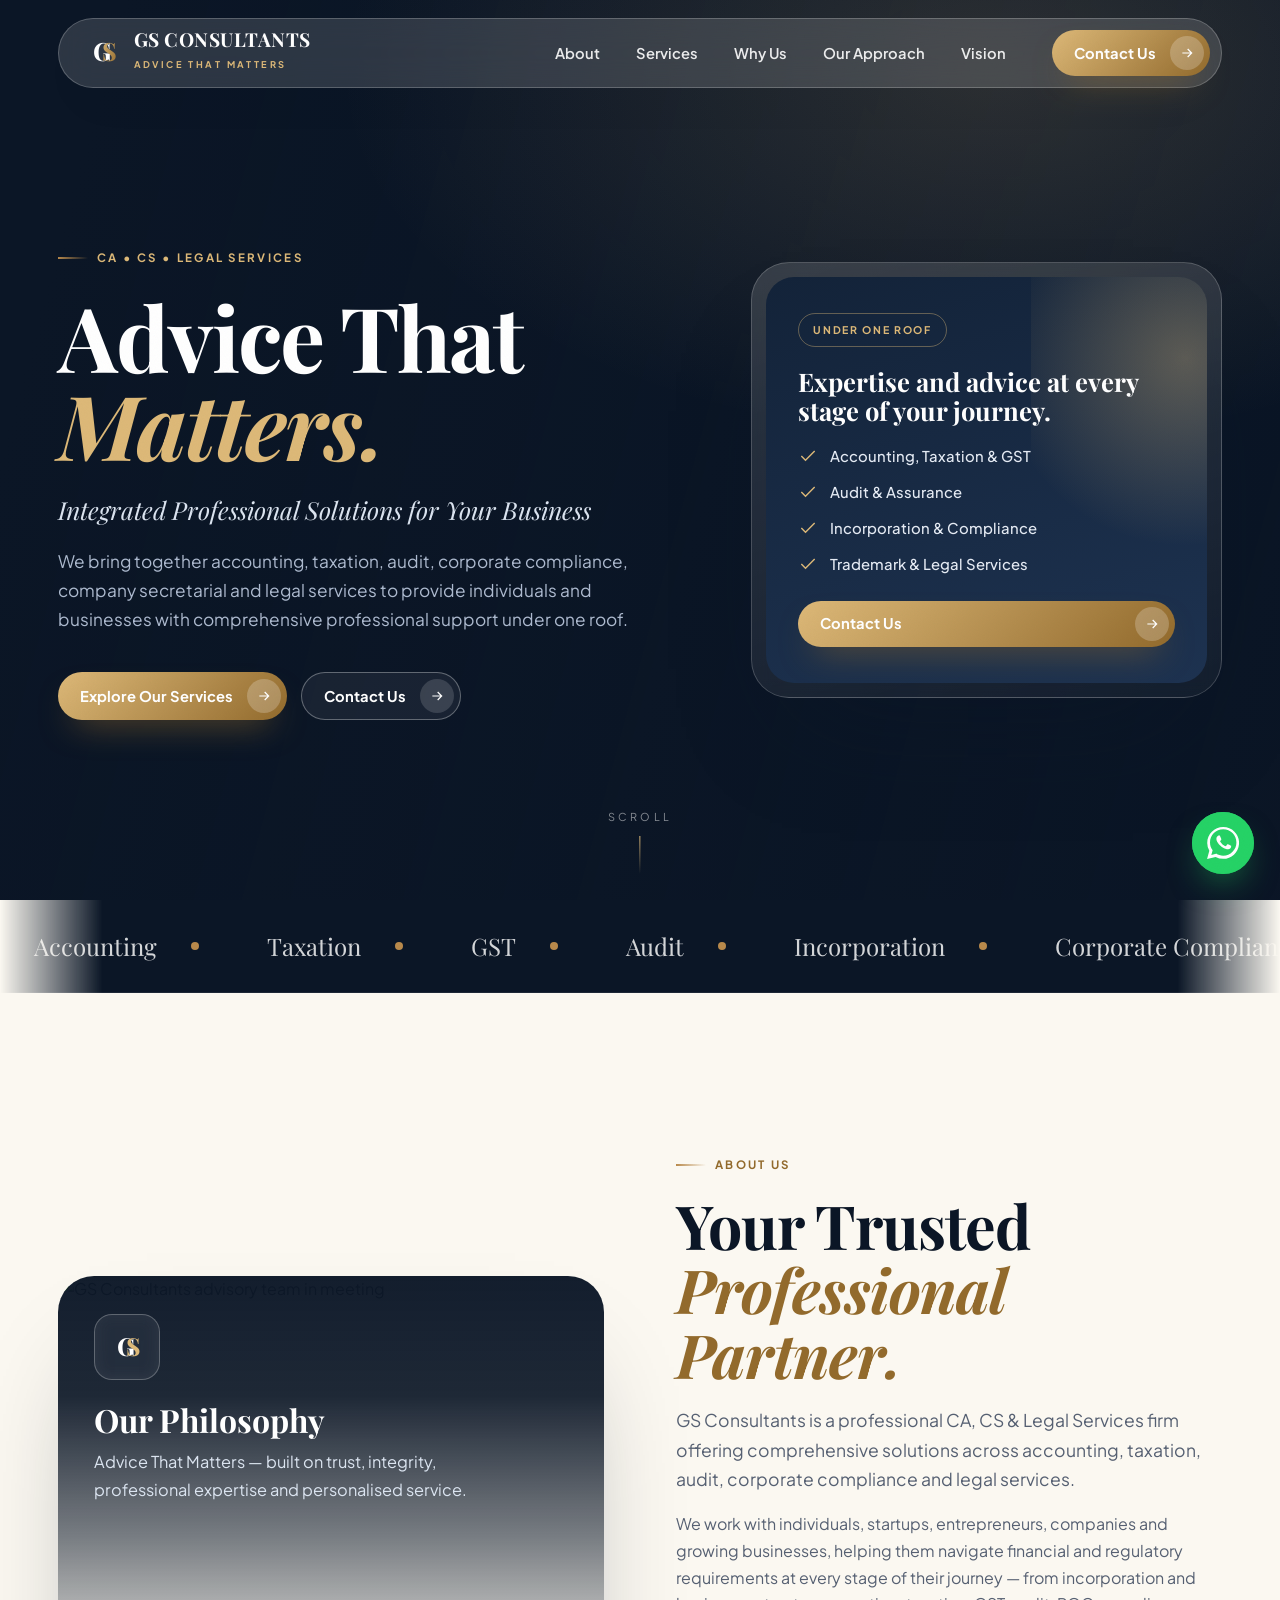
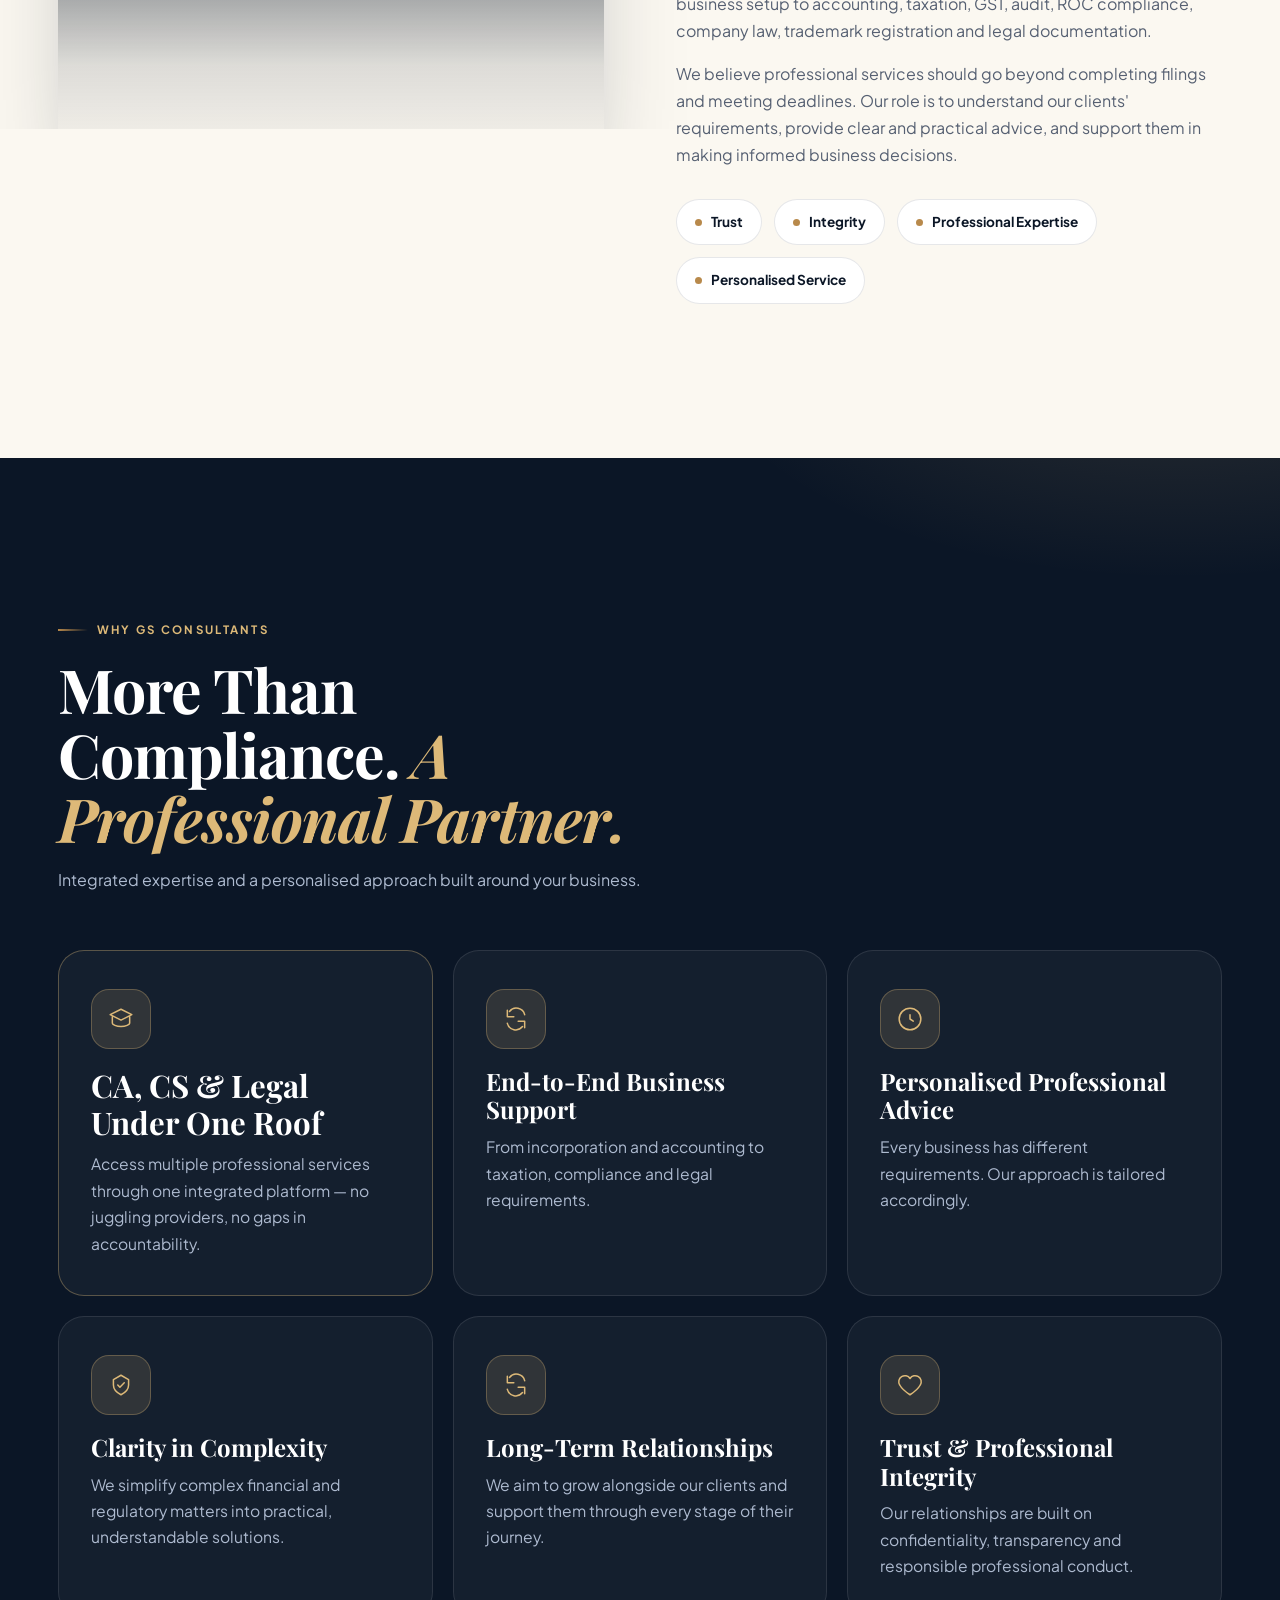
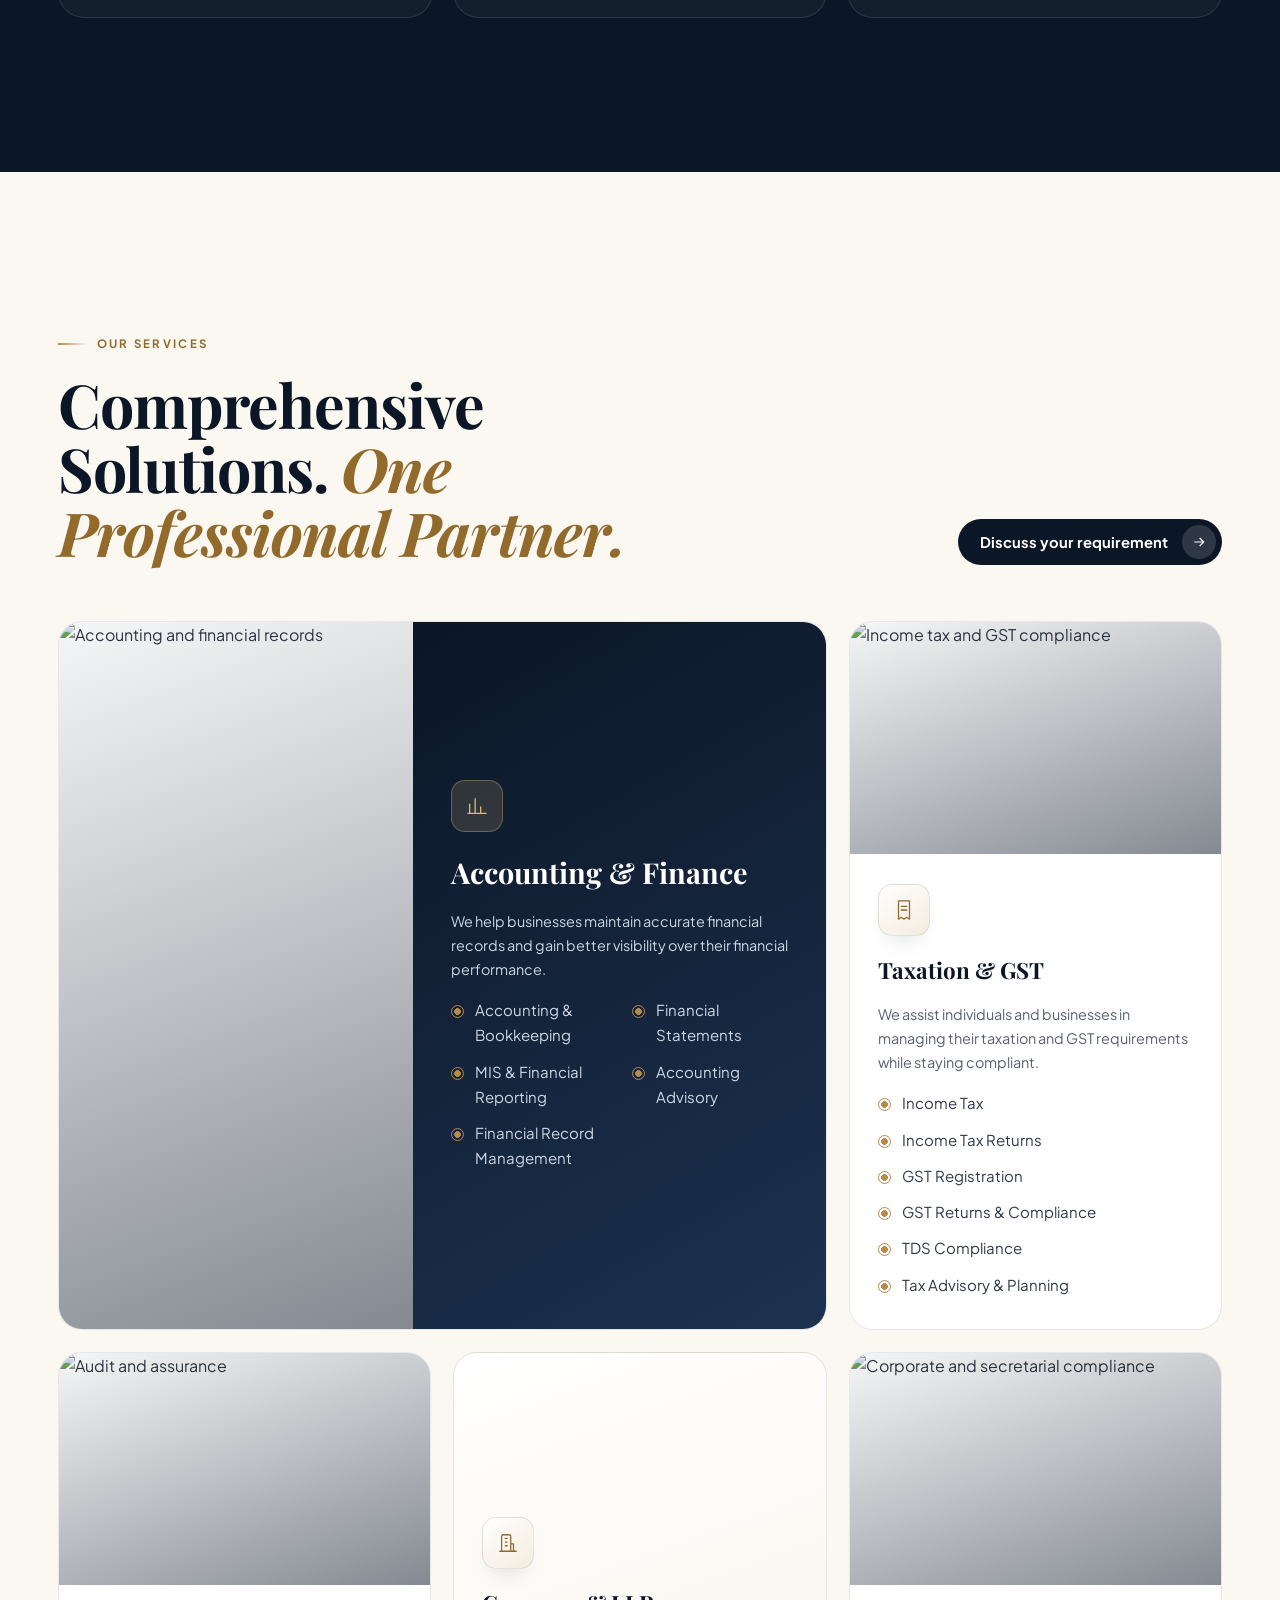
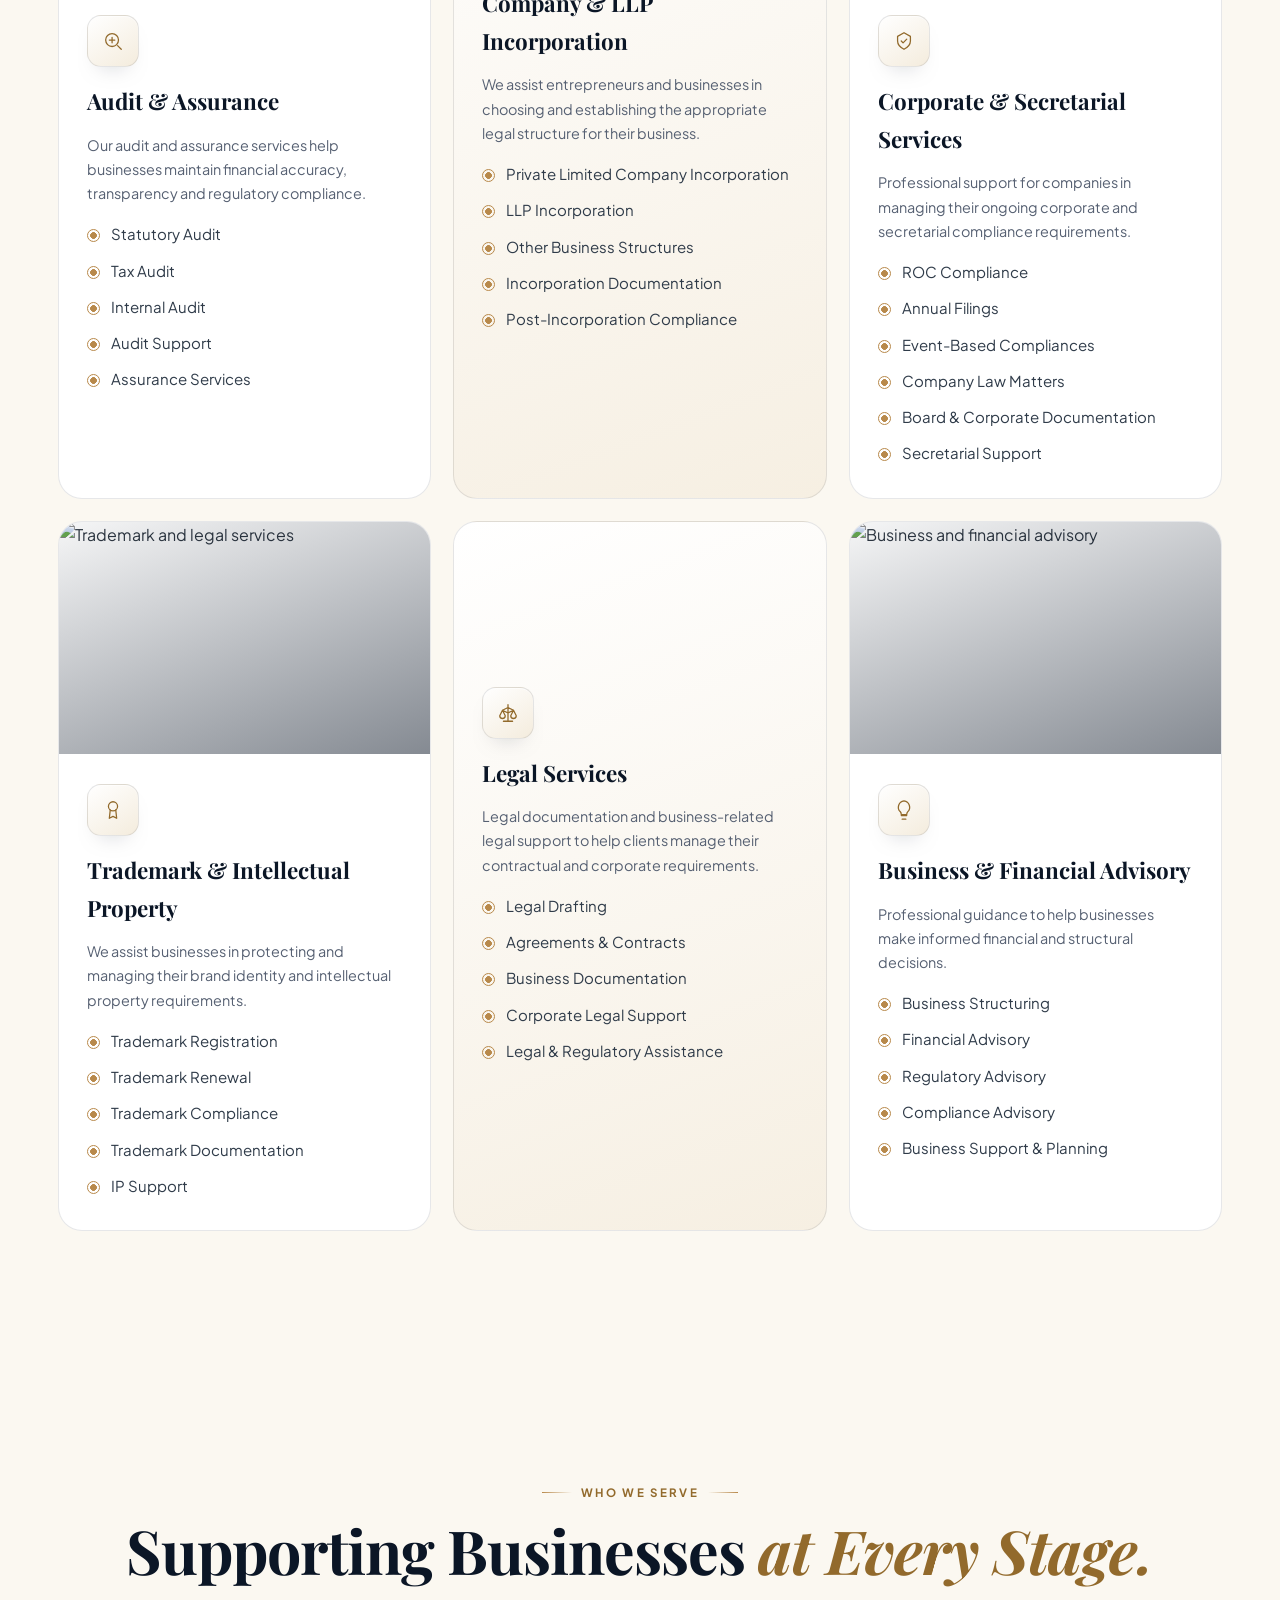
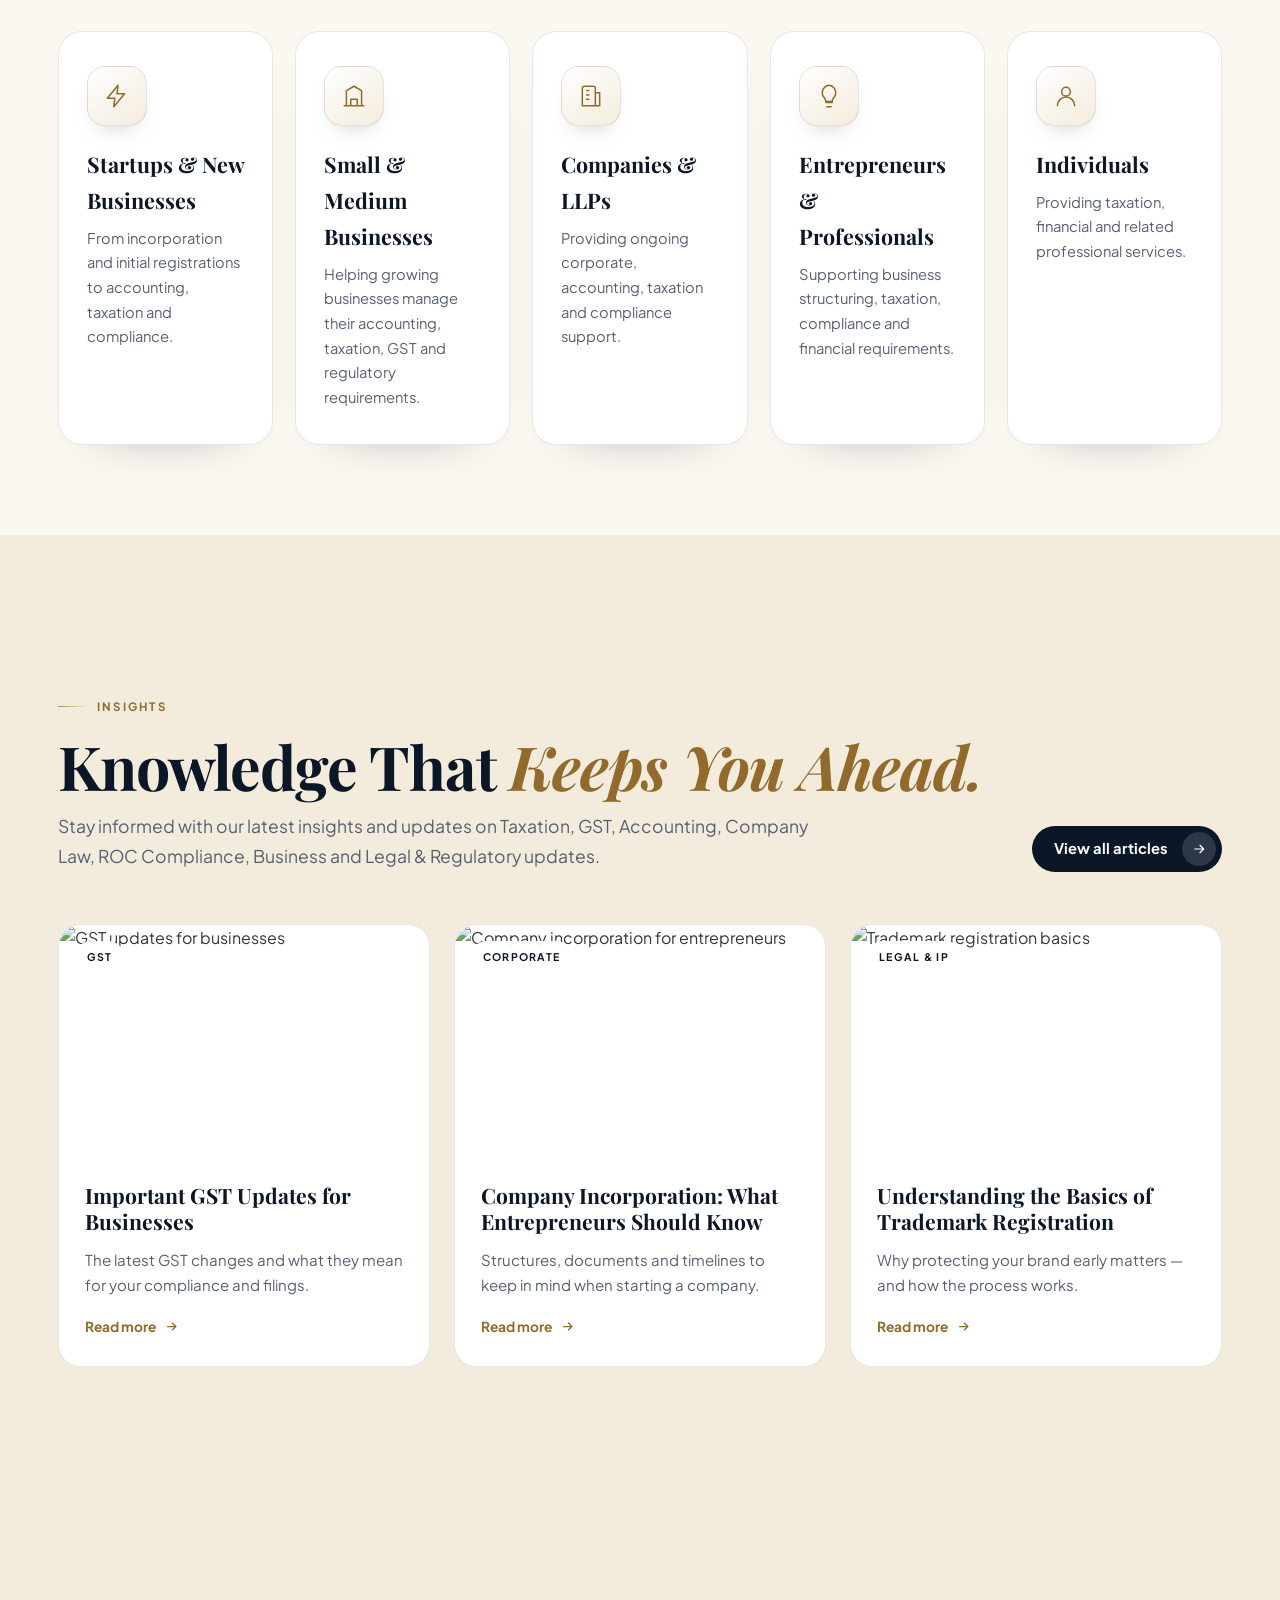
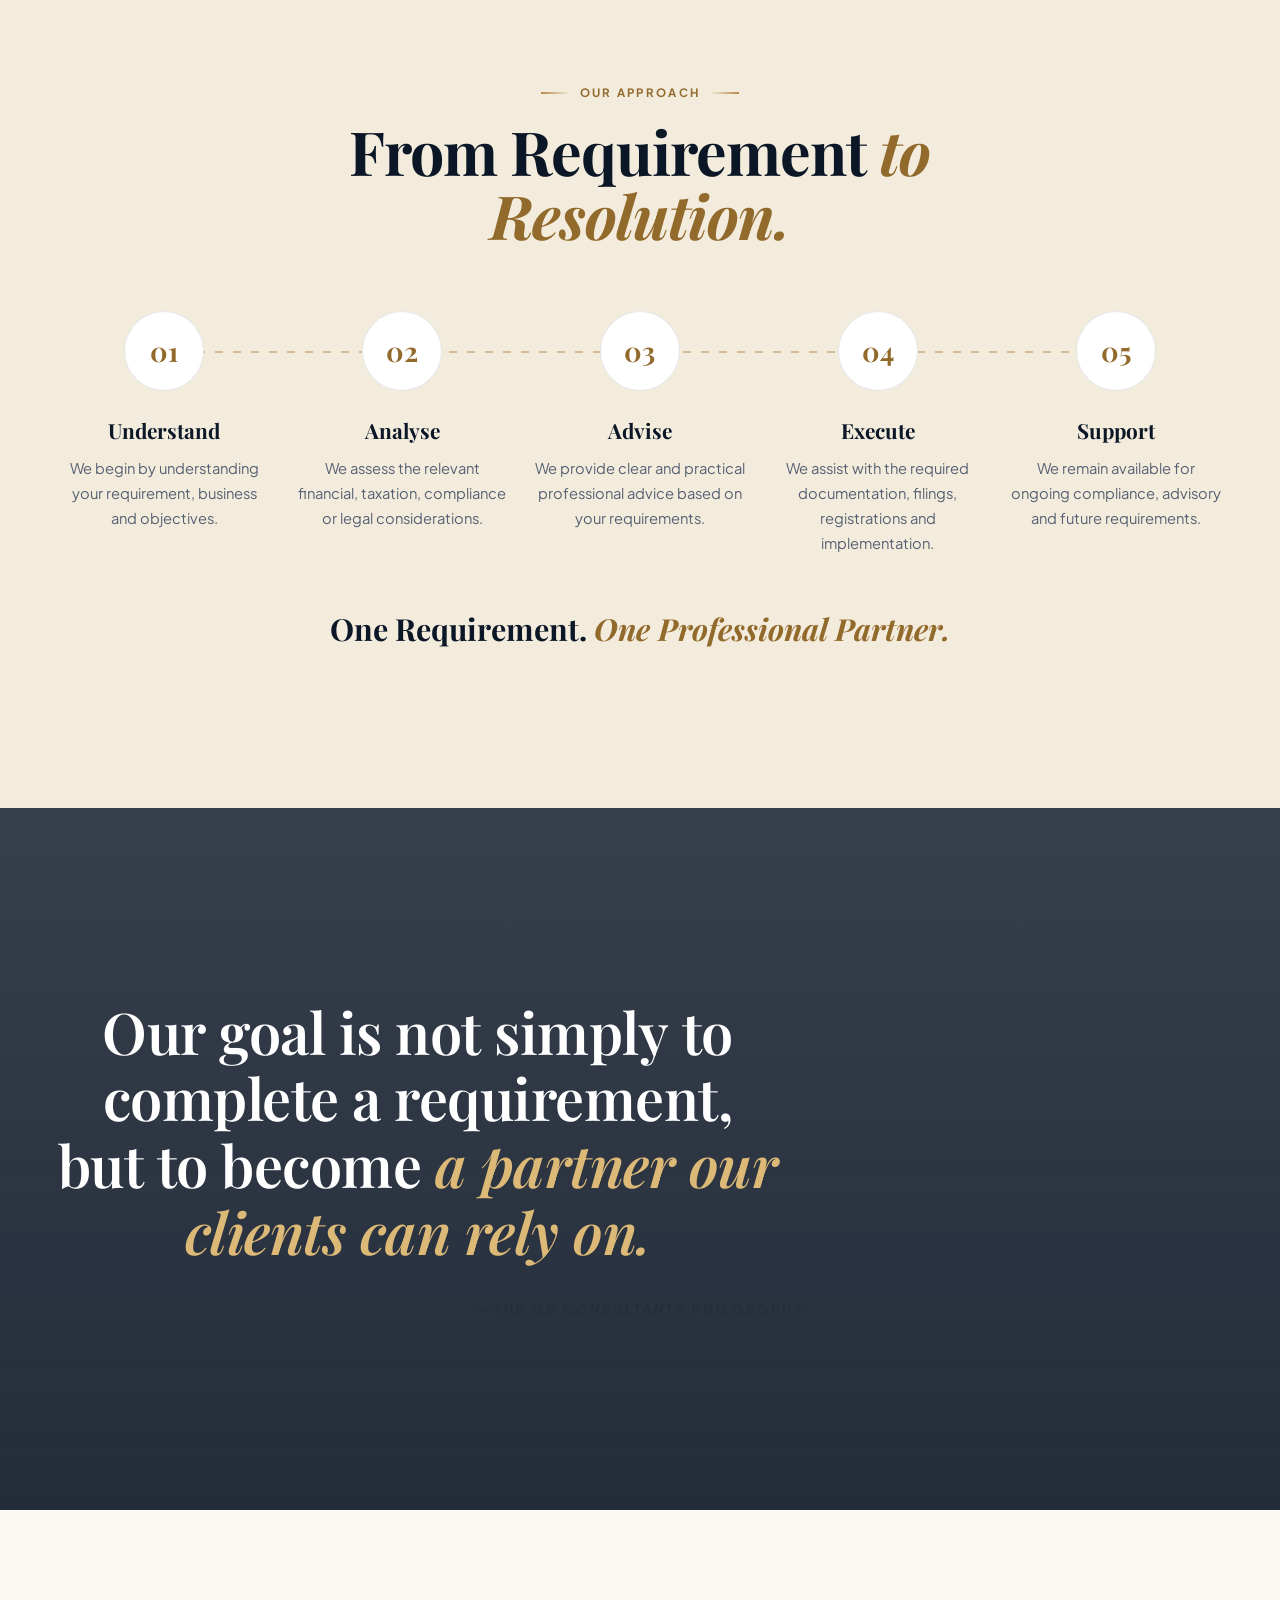
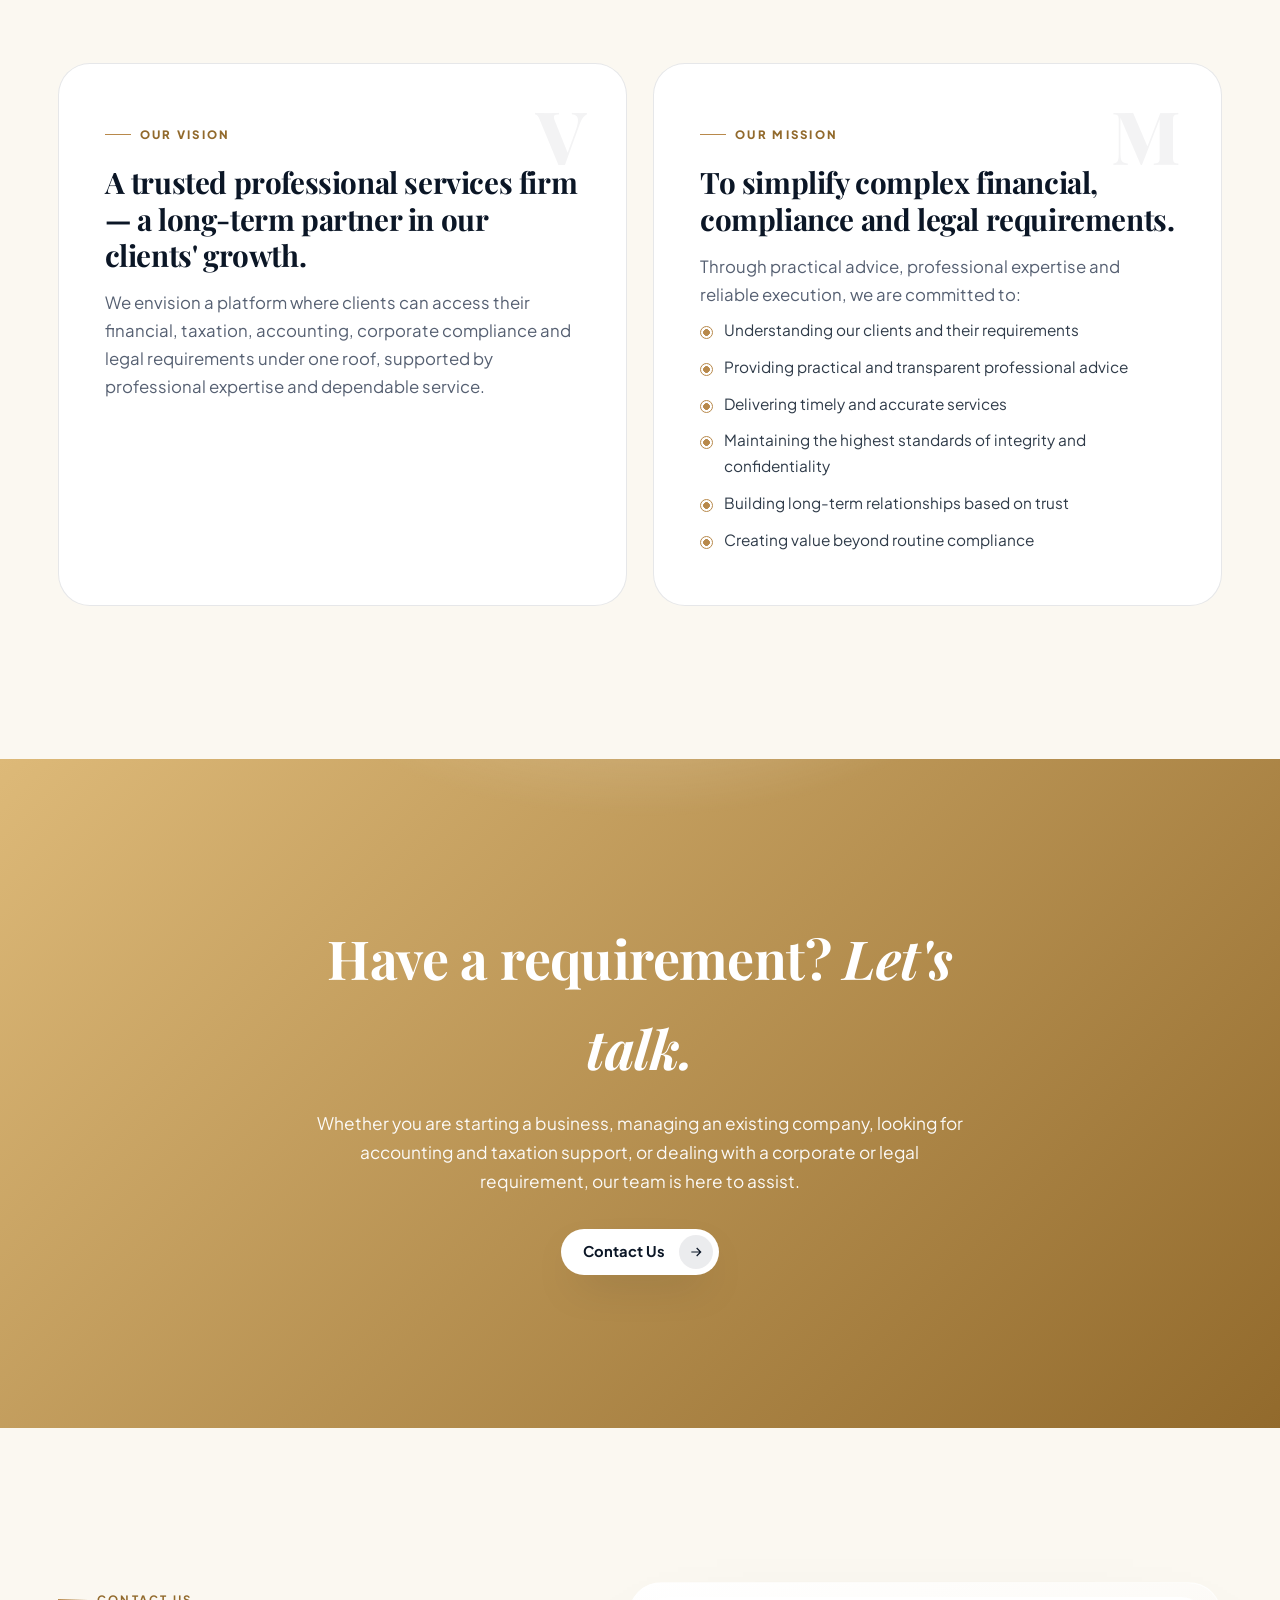
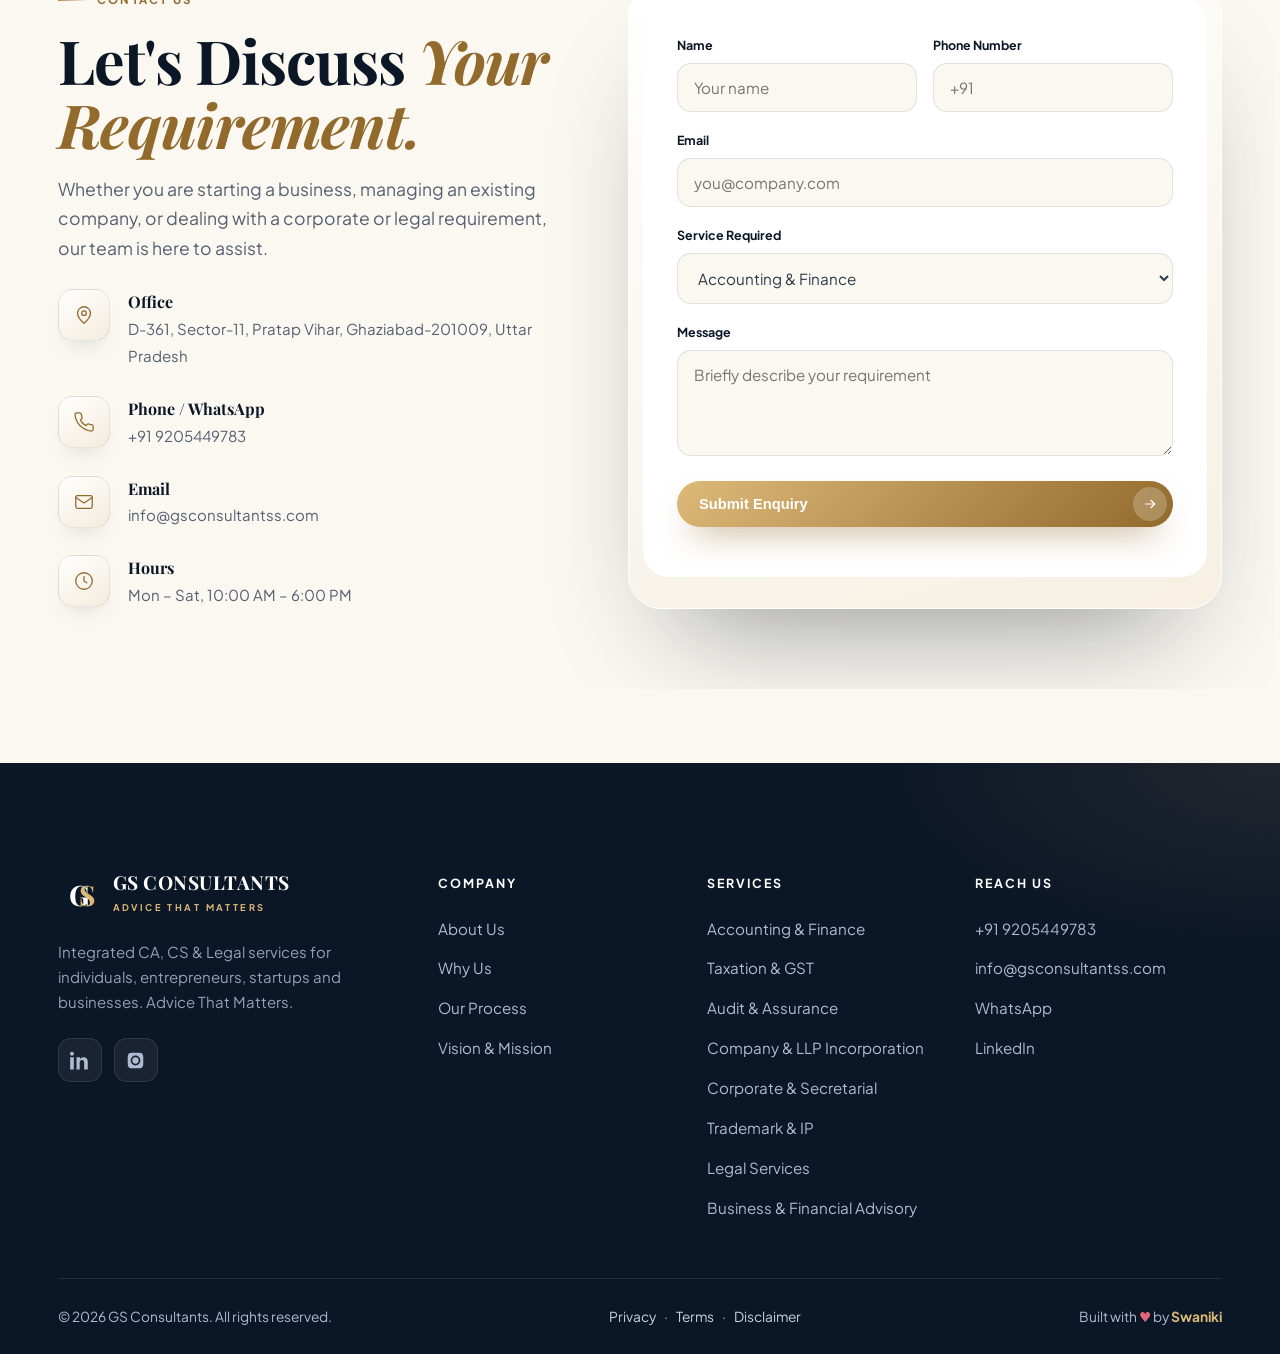
==== commit 9c94e6ae: "Replace Audit & Assurance and Business & Financial Advisory images with client-provided images" ====
--- a/index.html
+++ b/index.html
@@ -508,12 +508,12 @@
         <div class="svc-body"><div class="chip"><svg class="ic" viewBox="0 0 24 24"><path d="M4 20V10M10 20V4M16 20v-7M22 20H2"/></svg></div><h3>Accounting &amp; Finance</h3><p class="desc">We help businesses maintain accurate financial records and gain better visibility over their financial performance.</p><ul><li>Accounting &amp; Bookkeeping</li><li>Financial Statements</li><li>MIS &amp; Financial Reporting</li><li>Accounting Advisory</li><li>Financial Record Management</li></ul></div>
       </article>
       <article class="svc reveal" style="--d:.08s"><div class="svc-media"><img src="https://images.unsplash.com/photo-1554224155-6726b3ff858f?w=800&q=80&fit=crop" alt="Income tax and GST compliance" loading="lazy" decoding="async" /><span class="mveil"></span></div><div class="svc-body"><div class="chip"><svg class="ic" viewBox="0 0 24 24"><path d="M6 2h12v20l-3-2-3 2-3-2-3 2zM9 8h6M9 12h6"/></svg></div><h3>Taxation &amp; GST</h3><p class="desc">We assist individuals and businesses in managing their taxation and GST requirements while staying compliant.</p><ul><li>Income Tax</li><li>Income Tax Returns</li><li>GST Registration</li><li>GST Returns &amp; Compliance</li><li>TDS Compliance</li><li>Tax Advisory &amp; Planning</li></ul></div></article>
-      <article class="svc reveal" style="--d:.16s"><div class="svc-media"><img src="https://images.unsplash.com/photo-1551288049-bebda4e38f71?w=800&q=80&fit=crop" alt="Audit and assurance analytics" loading="lazy" decoding="async" /><span class="mveil"></span></div><div class="svc-body"><div class="chip"><svg class="ic" viewBox="0 0 24 24"><circle cx="11" cy="11" r="7"/><path d="M21 21l-4-4M11 8v6M8 11h6"/></svg></div><h3>Audit &amp; Assurance</h3><p class="desc">Our audit and assurance services help businesses maintain financial accuracy, transparency and regulatory compliance.</p><ul><li>Statutory Audit</li><li>Tax Audit</li><li>Internal Audit</li><li>Audit Support</li><li>Assurance Services</li></ul></div></article>
+      <article class="svc reveal" style="--d:.16s"><div class="svc-media"><img src="https://www.bdgin.com/wp-content/uploads/2024/01/Audit-and-Assurance-BDG-CO-LTD.jpg" alt="Audit and assurance" loading="lazy" decoding="async" /><span class="mveil"></span></div><div class="svc-body"><div class="chip"><svg class="ic" viewBox="0 0 24 24"><circle cx="11" cy="11" r="7"/><path d="M21 21l-4-4M11 8v6M8 11h6"/></svg></div><h3>Audit &amp; Assurance</h3><p class="desc">Our audit and assurance services help businesses maintain financial accuracy, transparency and regulatory compliance.</p><ul><li>Statutory Audit</li><li>Tax Audit</li><li>Internal Audit</li><li>Audit Support</li><li>Assurance Services</li></ul></div></article>
       <article class="svc plain reveal"><div class="svc-body"><div class="chip"><svg class="ic" viewBox="0 0 24 24"><path d="M3 21h18M5 21V5a2 2 0 012-2h6a2 2 0 012 2v16M9 7h2M9 11h2M9 15h2M18 21v-8h-3"/></svg></div><h3>Company &amp; LLP Incorporation</h3><p class="desc">We assist entrepreneurs and businesses in choosing and establishing the appropriate legal structure for their business.</p><ul><li>Private Limited Company Incorporation</li><li>LLP Incorporation</li><li>Other Business Structures</li><li>Incorporation Documentation</li><li>Post-Incorporation Compliance</li></ul></div></article>
       <article class="svc reveal" style="--d:.08s"><div class="svc-media"><img src="https://images.unsplash.com/photo-1560264280-88b68371db39?w=800&q=80&fit=crop" alt="Corporate and secretarial compliance" loading="lazy" decoding="async" /><span class="mveil"></span></div><div class="svc-body"><div class="chip"><svg class="ic" viewBox="0 0 24 24"><path d="M9 12l2 2 4-4M12 3l7 4v5c0 4-3 7-7 9-4-2-7-5-7-9V7z"/></svg></div><h3>Corporate &amp; Secretarial Services</h3><p class="desc">Professional support for companies in managing their ongoing corporate and secretarial compliance requirements.</p><ul><li>ROC Compliance</li><li>Annual Filings</li><li>Event-Based Compliances</li><li>Company Law Matters</li><li>Board &amp; Corporate Documentation</li><li>Secretarial Support</li></ul></div></article>
       <article class="svc reveal" style="--d:.16s"><div class="svc-media"><img src="https://www.bennett.edu.in/wp-content/uploads/2024/07/The-Indian-Legal-System-Needs-Revamp.-An-Analysis.jpg" alt="Trademark and legal services" loading="lazy" decoding="async" /><span class="mveil"></span></div><div class="svc-body"><div class="chip"><svg class="ic" viewBox="0 0 24 24"><circle cx="12" cy="8" r="5"/><path d="M9 12l-1 9 4-2 4 2-1-9"/></svg></div><h3>Trademark &amp; Intellectual Property</h3><p class="desc">We assist businesses in protecting and managing their brand identity and intellectual property requirements.</p><ul><li>Trademark Registration</li><li>Trademark Renewal</li><li>Trademark Compliance</li><li>Trademark Documentation</li><li>IP Support</li></ul></div></article>
       <article class="svc plain reveal"><div class="svc-body"><div class="chip"><svg class="ic" viewBox="0 0 24 24"><path d="M12 3v18M7 21h10M12 6l-6 3 6 3 6-3-6-3M6 9l-3 6a3 3 0 006 0zM18 9l-3 6a3 3 0 006 0z"/></svg></div><h3>Legal Services</h3><p class="desc">Legal documentation and business-related legal support to help clients manage their contractual and corporate requirements.</p><ul><li>Legal Drafting</li><li>Agreements &amp; Contracts</li><li>Business Documentation</li><li>Corporate Legal Support</li><li>Legal &amp; Regulatory Assistance</li></ul></div></article>
-      <article class="svc reveal" style="--d:.08s"><div class="svc-media"><img src="https://images.unsplash.com/photo-1573164713714-d95e436ab8d6?w=800&q=80&fit=crop" alt="Business and financial advisory" loading="lazy" decoding="async" /><span class="mveil"></span></div><div class="svc-body"><div class="chip"><svg class="ic" viewBox="0 0 24 24"><path d="M9 18h6M10 22h4M12 2a7 7 0 00-4 12c1 1 1 2 1 3h6c0-1 0-2 1-3a7 7 0 00-4-12z"/></svg></div><h3>Business &amp; Financial Advisory</h3><p class="desc">Professional guidance to help businesses make informed financial and structural decisions.</p><ul><li>Business Structuring</li><li>Financial Advisory</li><li>Regulatory Advisory</li><li>Compliance Advisory</li><li>Business Support &amp; Planning</li></ul></div></article>
+      <article class="svc reveal" style="--d:.08s"><div class="svc-media"><img src="https://1finance.co.in/1f-dashboard/wp-content/uploads/2024/04/financial-advisor-scaled.jpg" alt="Business and financial advisory" loading="lazy" decoding="async" /><span class="mveil"></span></div><div class="svc-body"><div class="chip"><svg class="ic" viewBox="0 0 24 24"><path d="M9 18h6M10 22h4M12 2a7 7 0 00-4 12c1 1 1 2 1 3h6c0-1 0-2 1-3a7 7 0 00-4-12z"/></svg></div><h3>Business &amp; Financial Advisory</h3><p class="desc">Professional guidance to help businesses make informed financial and structural decisions.</p><ul><li>Business Structuring</li><li>Financial Advisory</li><li>Regulatory Advisory</li><li>Compliance Advisory</li><li>Business Support &amp; Planning</li></ul></div></article>
     </div>
   </div>
 </section>
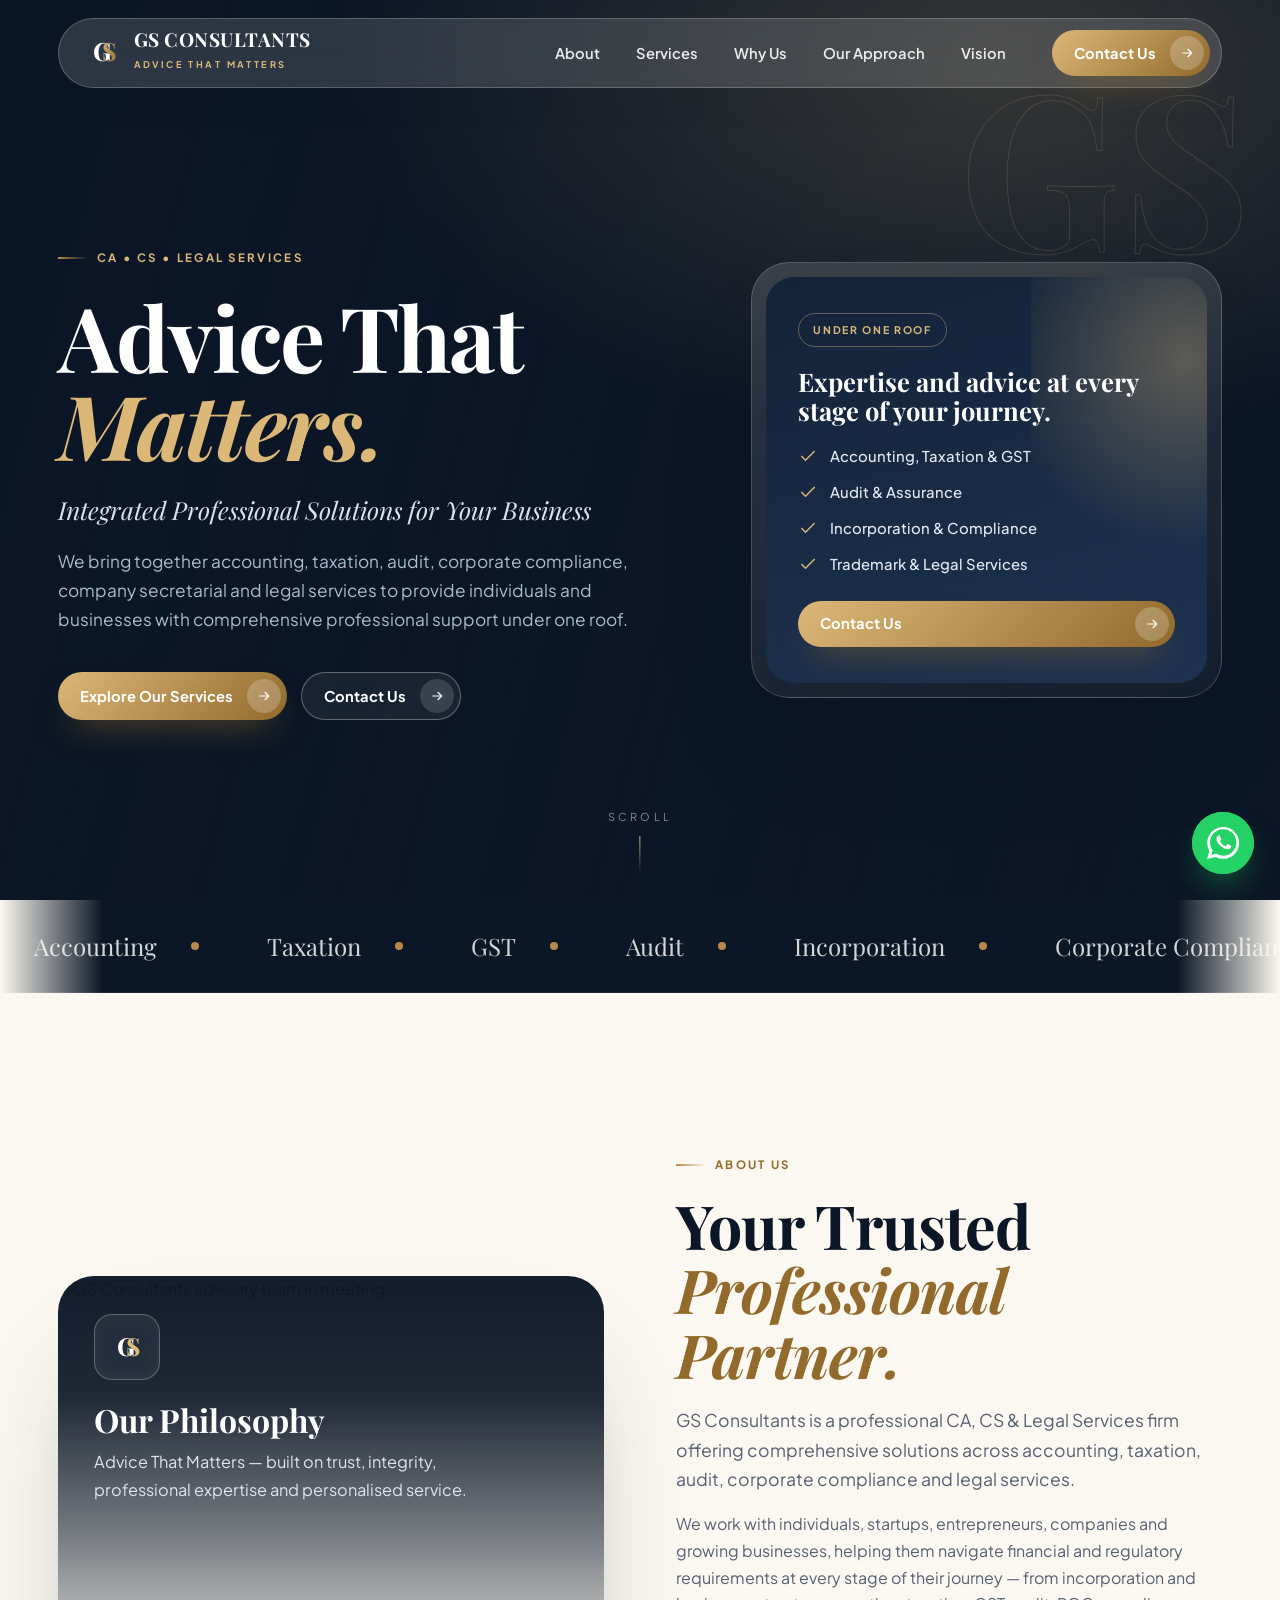
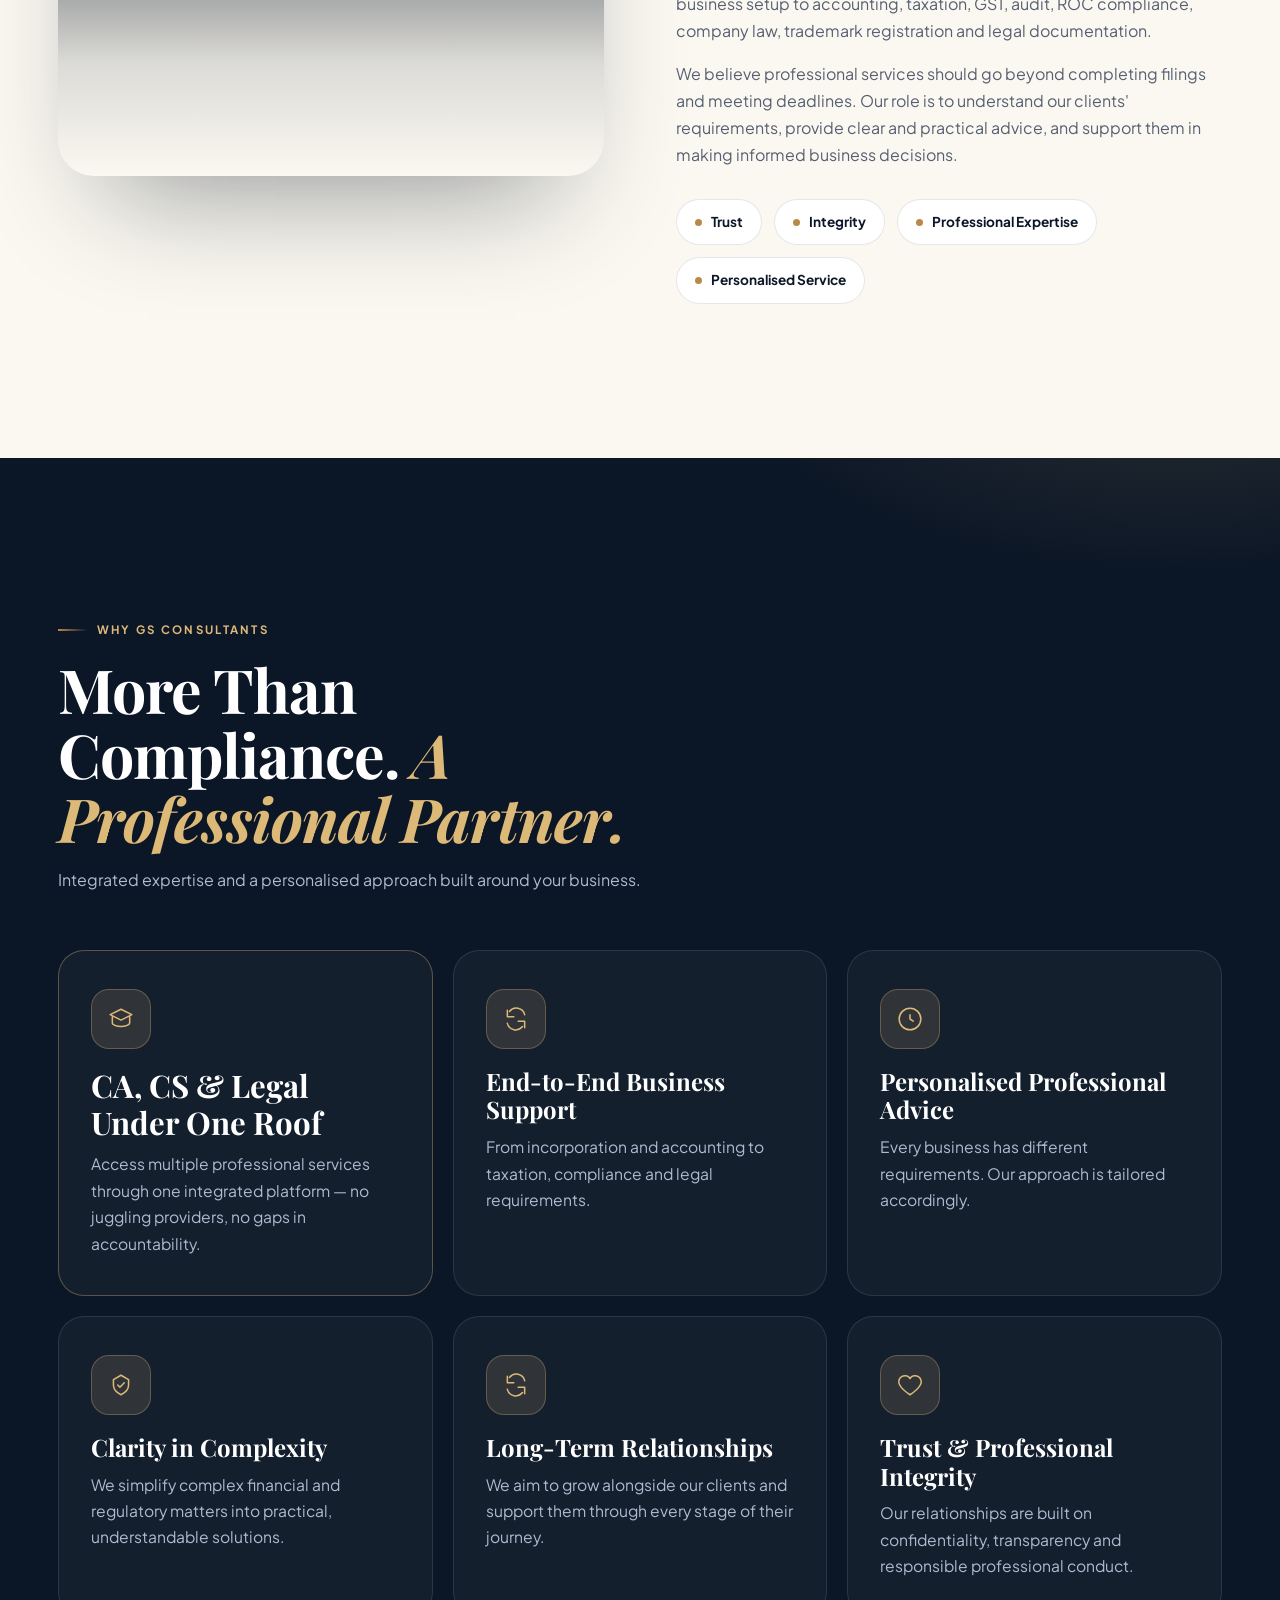
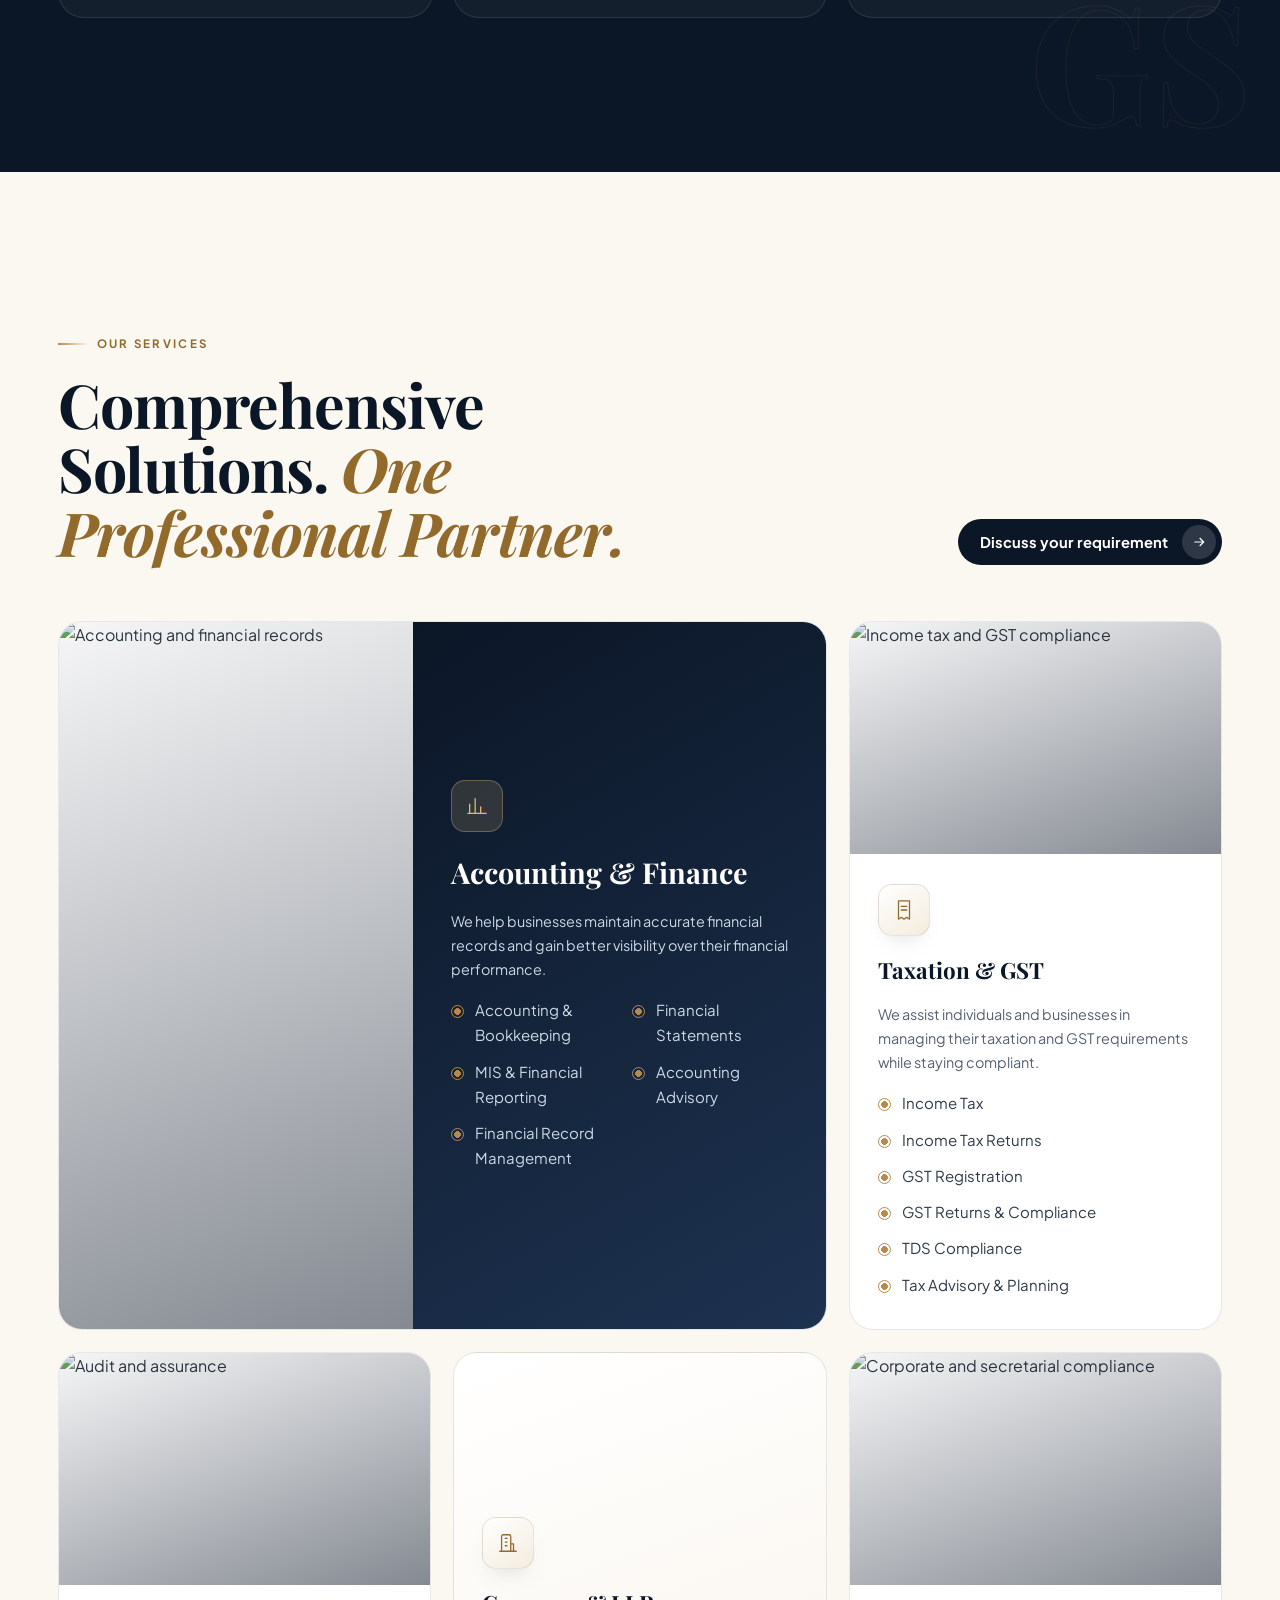
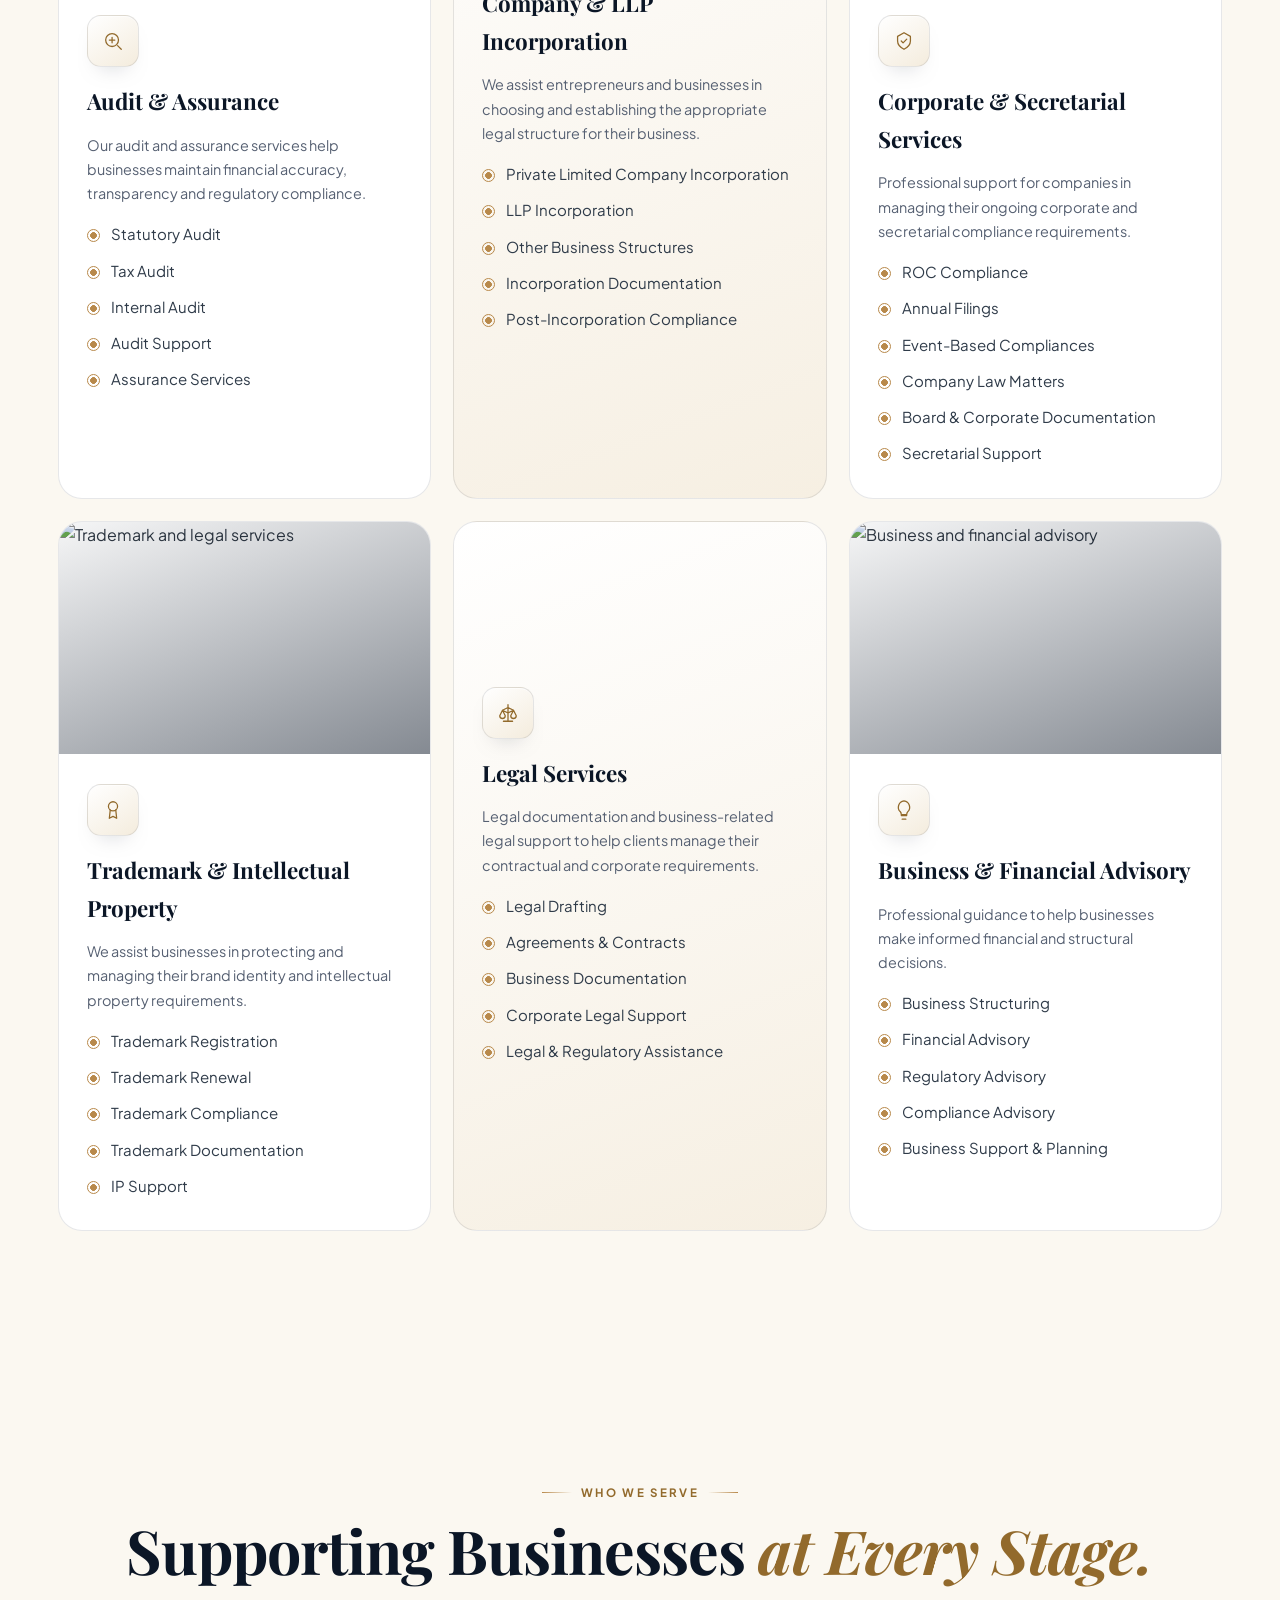
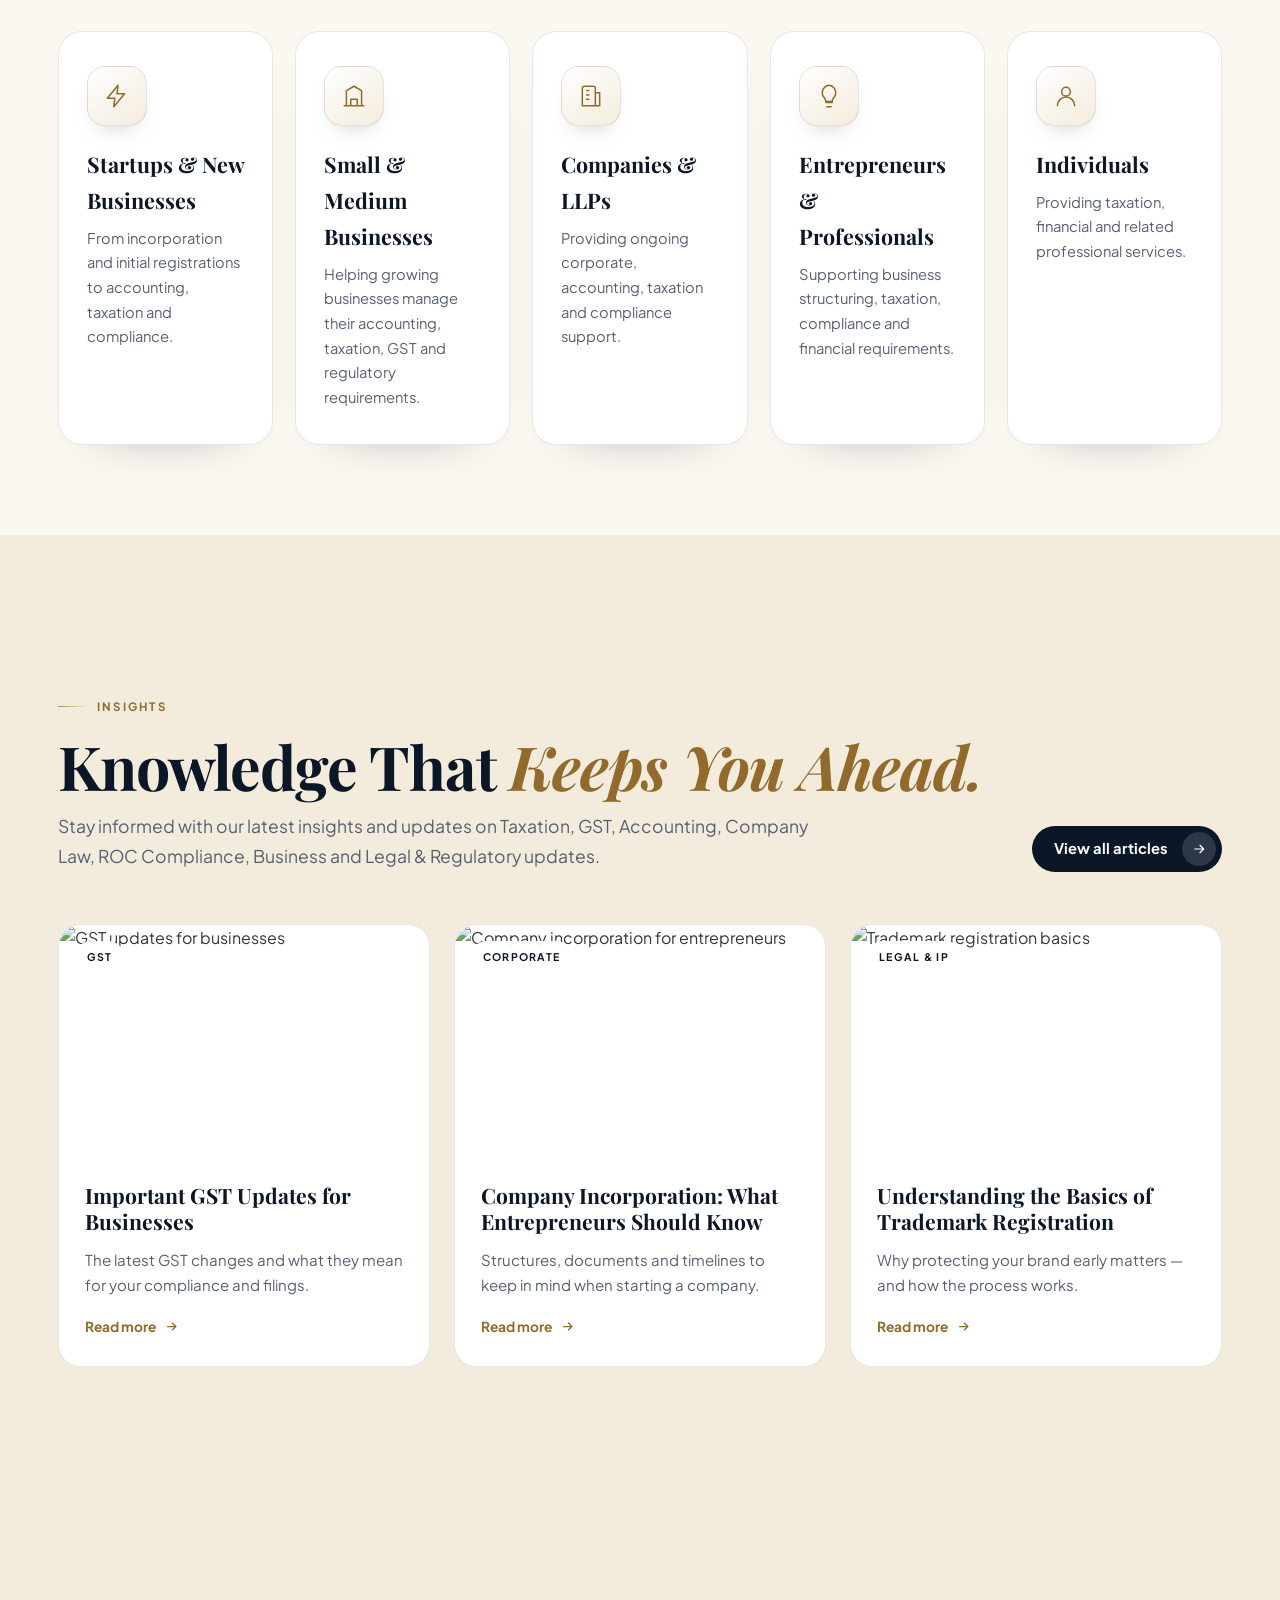
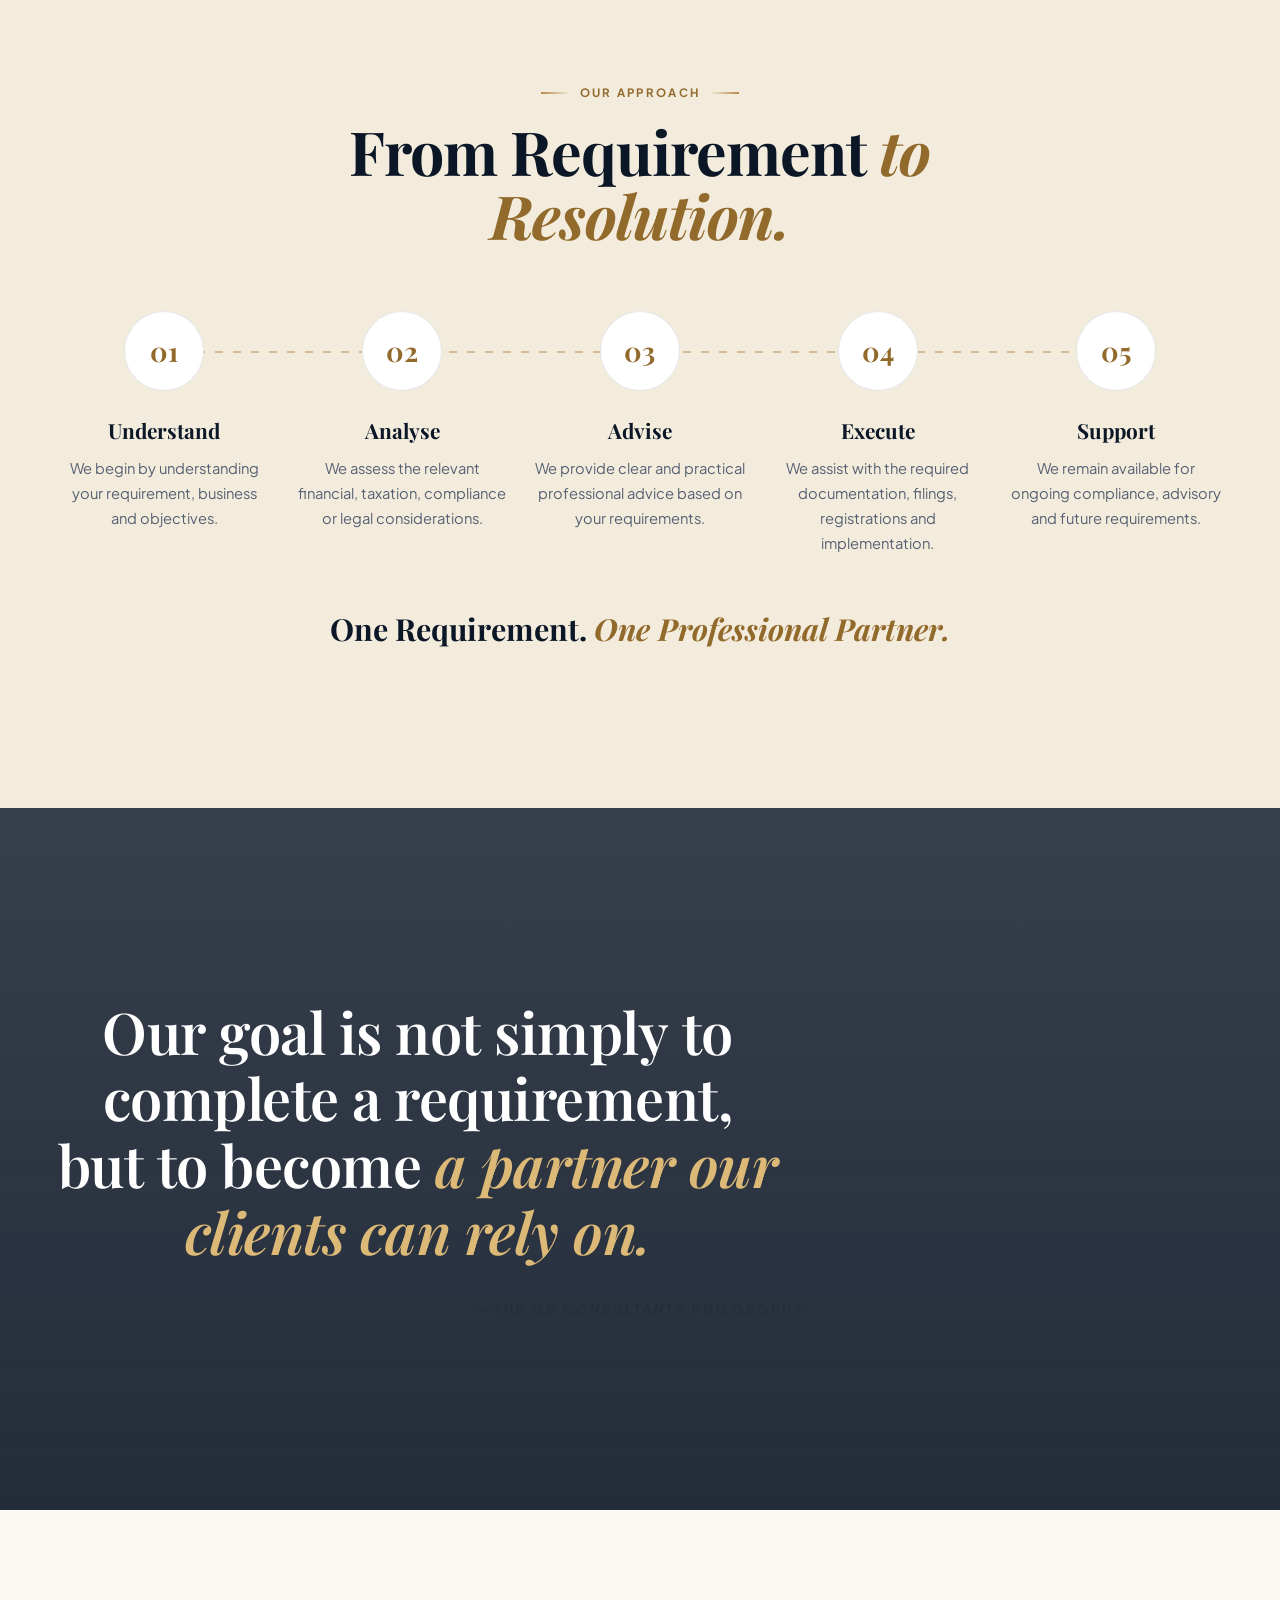
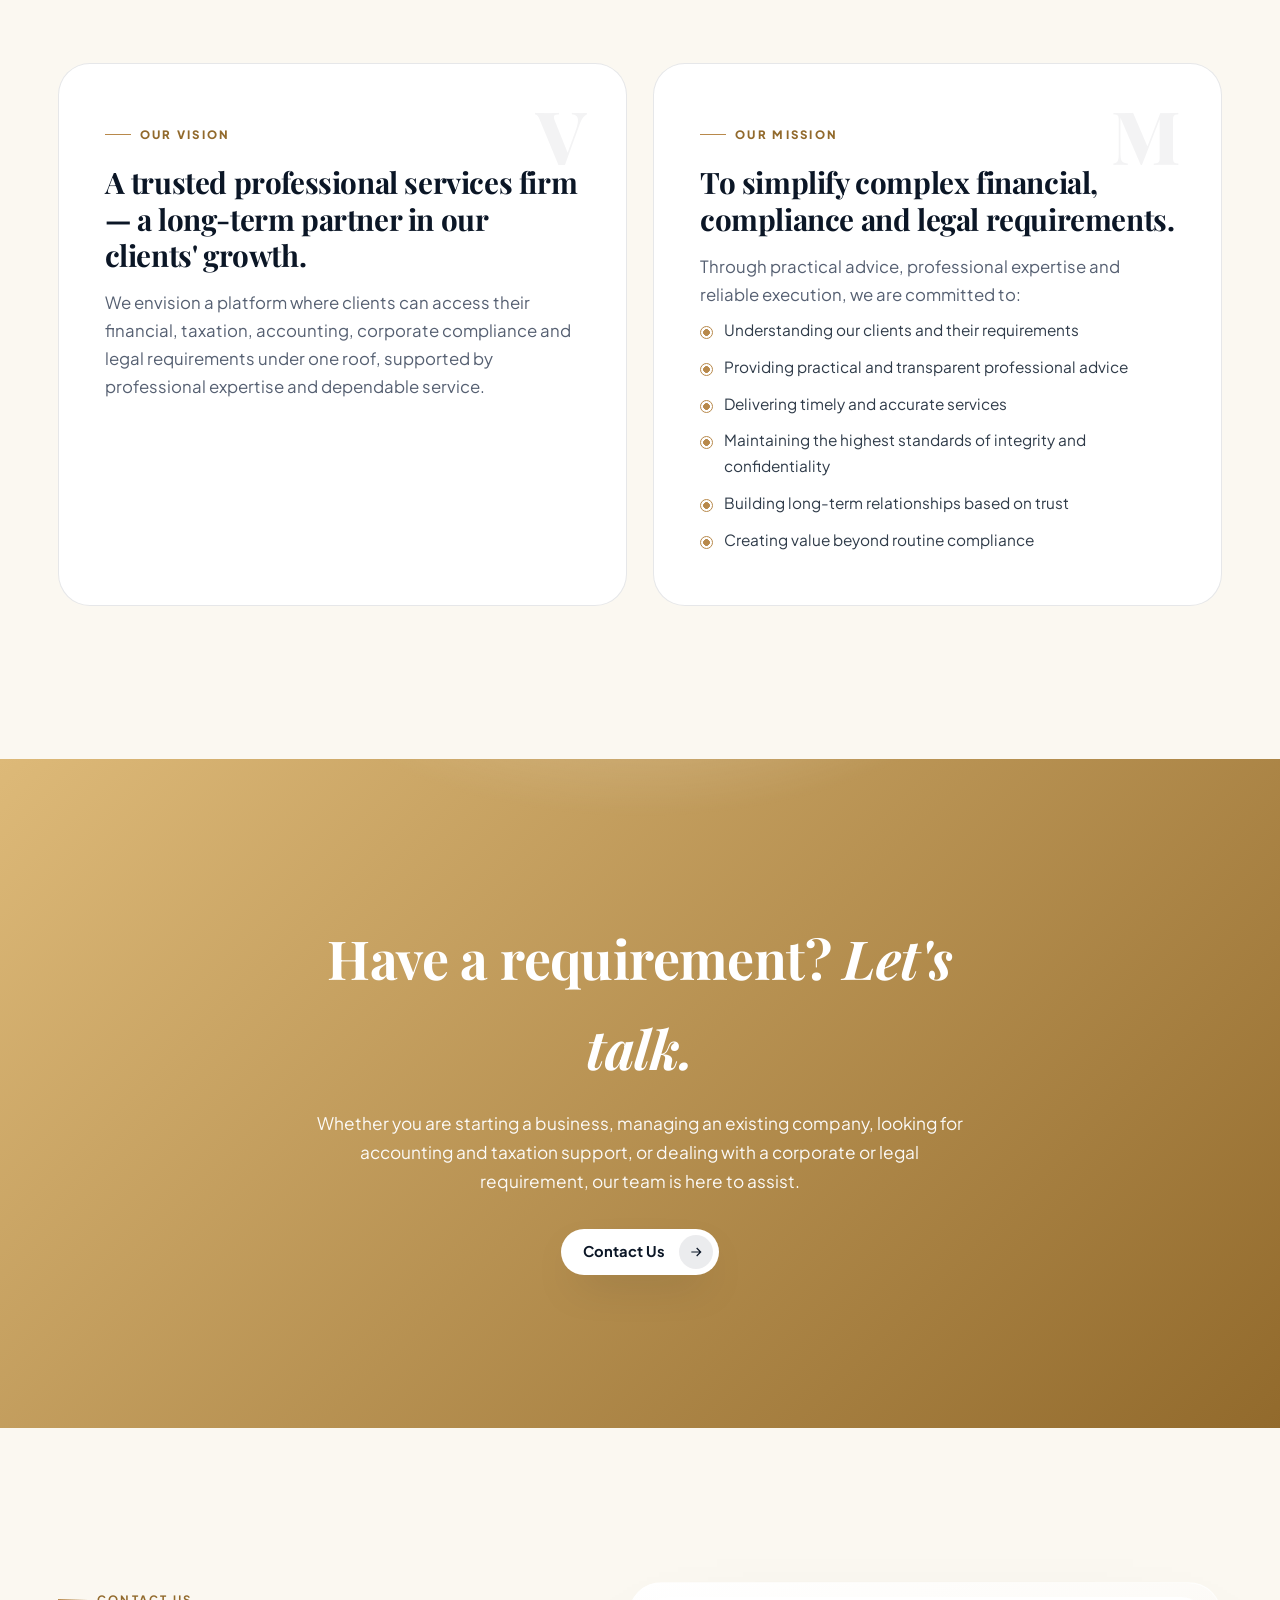
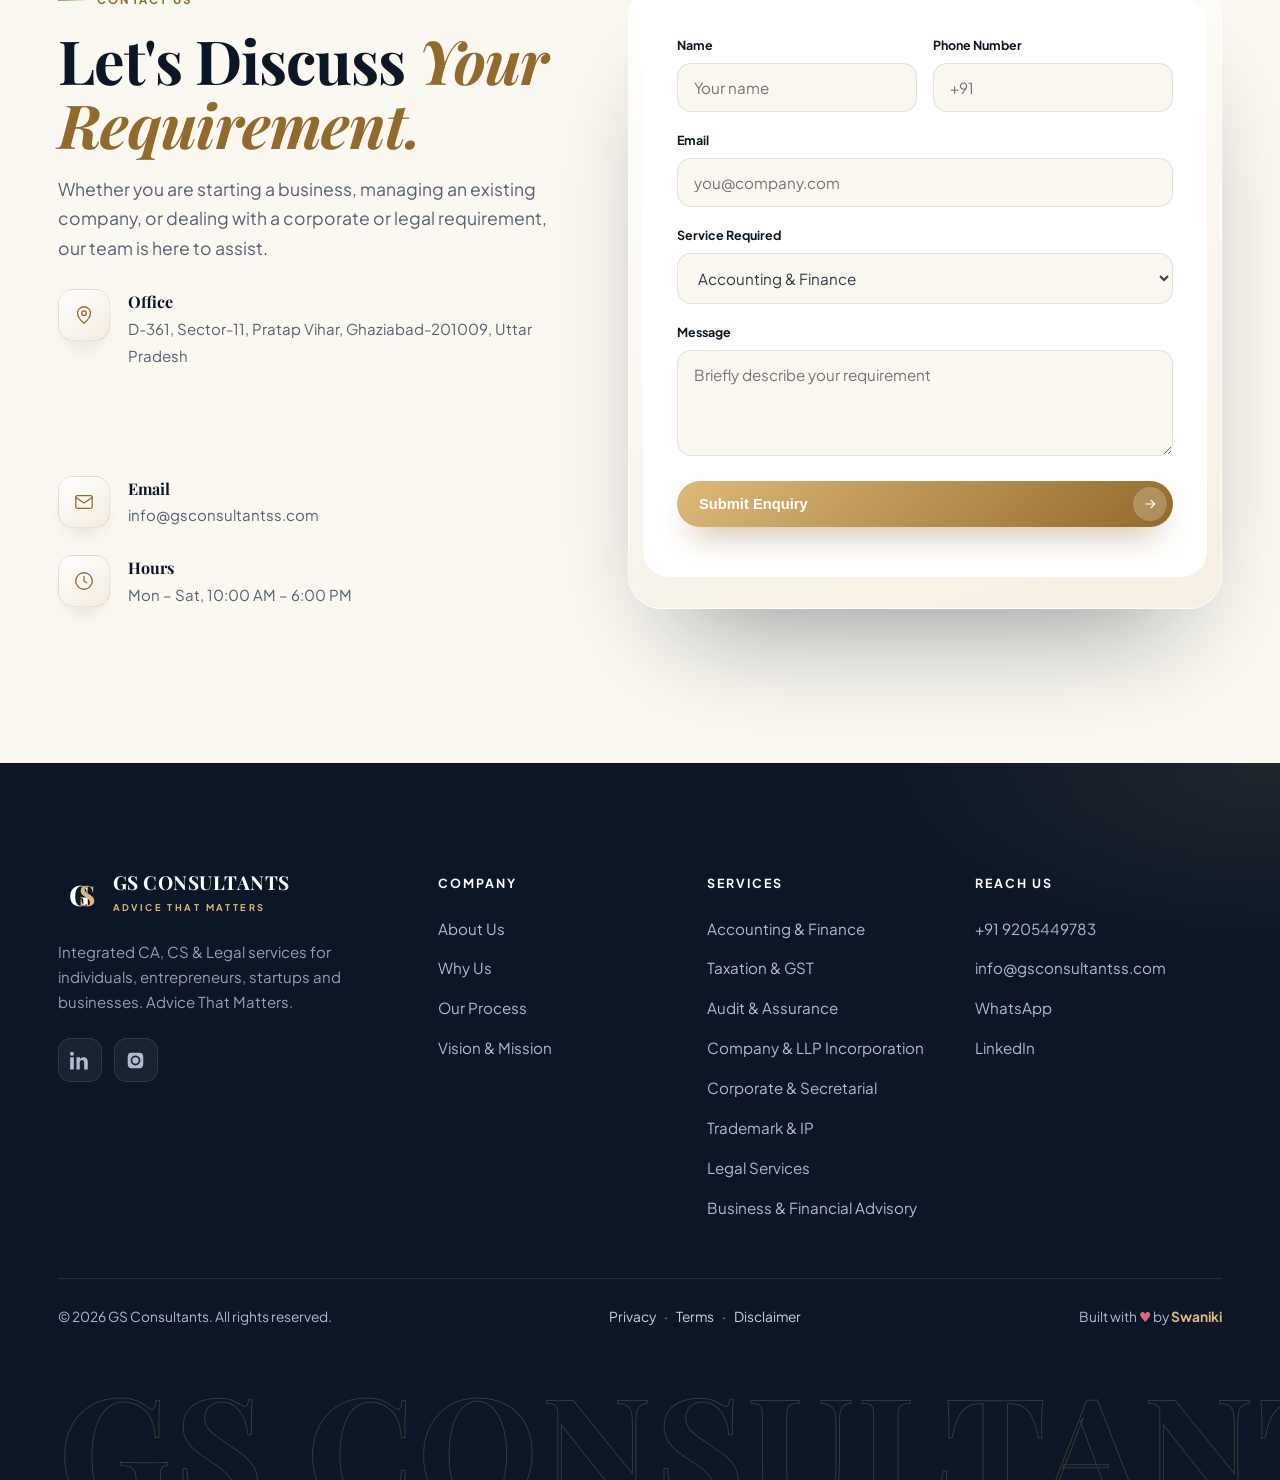
==== commit 20d0f770: "Add GS watermark treatment (hero, why section, footer) adapted to theme and lighten hero background" ====
--- a/index.html
+++ b/index.html
@@ -122,8 +122,9 @@
 
   /* HERO */
   .hero{position:relative;min-height:100svh;display:flex;align-items:center;padding:150px 0 90px;background:var(--navy);overflow:hidden}
-  .hero-bg{position:absolute;inset:-8% 0;background:url("https://images.unsplash.com/photo-1556761175-b413da4baf72?w=1920&q=80&fit=crop") center/cover;opacity:.32;filter:grayscale(.35) contrast(1.12);will-change:transform}
-  .hero-veil{position:absolute;inset:0;background:radial-gradient(1100px 620px at 78% 8%,rgba(221,185,120,.16),transparent 60%),linear-gradient(105deg,var(--navy) 8%,rgba(11,22,38,.86) 46%,rgba(11,22,38,.6) 100%)}
+  .hero-bg{position:absolute;inset:-8% 0;background:url("https://images.unsplash.com/photo-1556761175-b413da4baf72?w=1920&q=80&fit=crop") center/cover;opacity:.48;filter:grayscale(.2) contrast(1.08);will-change:transform}
+  .hero-veil{position:absolute;inset:0;background:radial-gradient(1100px 620px at 78% 8%,rgba(221,185,120,.2),transparent 60%),linear-gradient(105deg,rgba(11,22,38,.92) 8%,rgba(11,22,38,.66) 46%,rgba(11,22,38,.34) 100%)}
+  .hero-wm{position:absolute;right:2%;top:6vh;z-index:0;pointer-events:none;user-select:none;font-family:var(--serif);font-weight:700;font-size:clamp(9rem,17vw,17rem);line-height:1;color:transparent;-webkit-text-stroke:1px rgba(221,185,120,.16);letter-spacing:.02em}
   .hero .wrap{position:relative;display:grid;grid-template-columns:1.15fr .85fr;gap:56px;align-items:center}
   .hero h1{font-family:var(--serif);font-weight:700;color:#fff;font-size:clamp(3rem,7vw,5.6rem);line-height:.98;letter-spacing:-2px;margin:24px 0 0;max-width:14ch}
   .hero h1 em{font-style:italic;color:var(--gold-lt)}
@@ -185,6 +186,7 @@
 
   /* WHY */
   .why{background:var(--navy);color:#fff;overflow:hidden}
+  .why::after{content:"GS";position:absolute;right:2%;bottom:2rem;z-index:0;pointer-events:none;user-select:none;font-family:var(--serif);font-weight:700;font-size:clamp(7rem,13vw,12rem);line-height:1;color:transparent;-webkit-text-stroke:1px rgba(221,185,120,.08);letter-spacing:.02em}
   .why::before{content:"";position:absolute;inset:0;background:radial-gradient(820px 420px at 92% -10%,rgba(221,185,120,.16),transparent 60%)}
   .why .wrap{position:relative}
   .why .head{max-width:640px;margin-bottom:56px}
@@ -327,6 +329,7 @@
   .socials a:hover{background:var(--gold);border-color:var(--gold);color:#fff;transform:translateY(-4px)}
   .socials svg{width:19px;height:19px;fill:currentColor}
   .foot-bottom{border-top:1px solid rgba(255,255,255,.1);padding:26px 0;display:flex;justify-content:space-between;flex-wrap:wrap;gap:14px;font-size:.86rem;align-items:center}
+  .foot-wm{position:relative;display:block;font-family:var(--serif);font-weight:700;font-size:clamp(4rem,12vw,13rem);line-height:.72;letter-spacing:.02em;text-align:center;white-space:nowrap;pointer-events:none;user-select:none;color:transparent;-webkit-text-stroke:1px rgba(221,185,120,.22);transform:translateY(19%);margin-top:1rem}
   .built a{color:var(--gold-lt);font-weight:700}.built a:hover{text-decoration:underline}
     .legal-links{display:flex;gap:8px;flex-wrap:wrap;align-items:center}
     .legal-links a{color:#c7d2e2;text-decoration:none}
@@ -415,6 +418,7 @@
 <section class="hero" id="home">
   <div class="hero-bg" id="heroBg"></div>
   <div class="hero-veil"></div>
+  <div class="hero-wm" aria-hidden="true">GS</div>
   <div class="wrap">
     <div class="hero-copy">
       <span class="eyebrow on-dark">CA • CS • Legal Services</span>
@@ -642,6 +646,7 @@
       <span class="legal-links"><a href="privacy.html">Privacy</a> · <a href="terms.html">Terms</a> · <a href="disclaimer.html">Disclaimer</a></span>
       <span class="built">Built with <span class="heart">♥</span> by <a href="https://Swaniki.com" target="_blank" rel="noopener">Swaniki</a></span>
     </div>
+    <div class="foot-wm" aria-hidden="true">GS CONSULTANTS</div>
   </div>
 </footer>
 
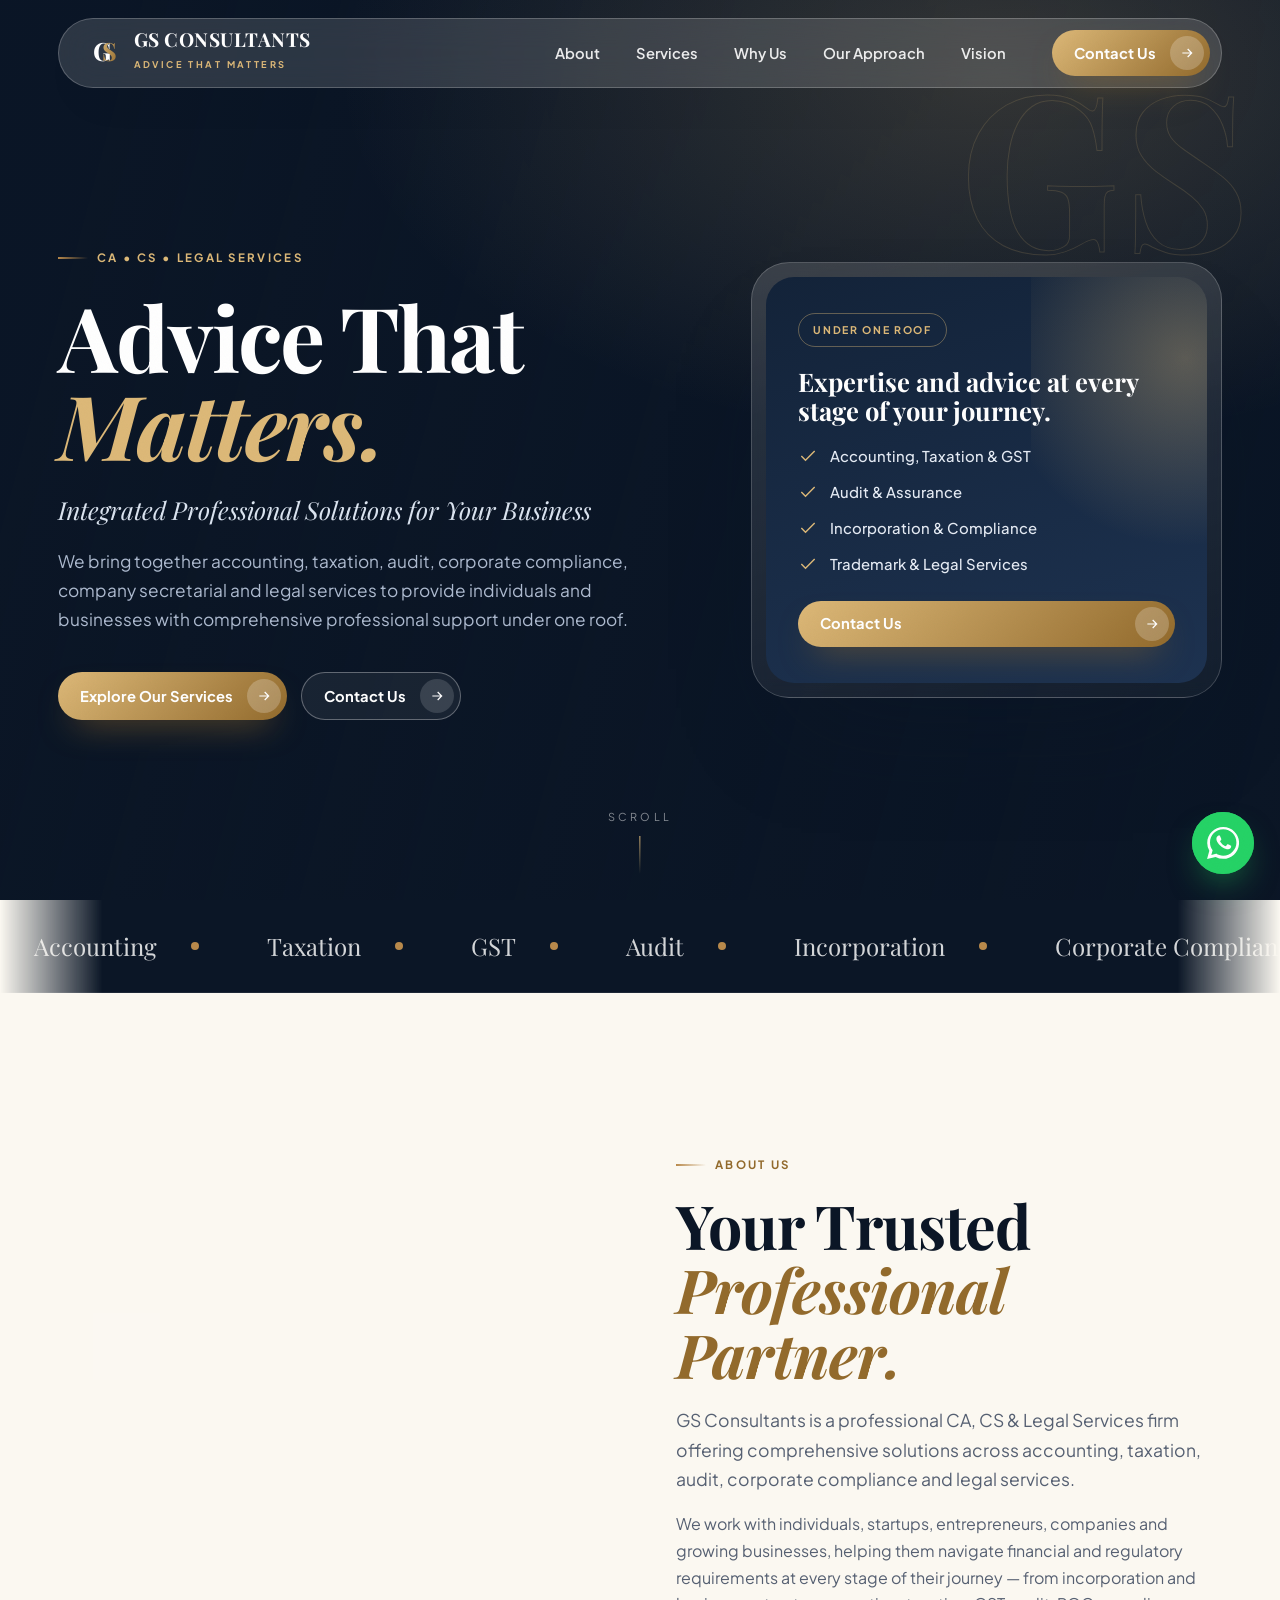
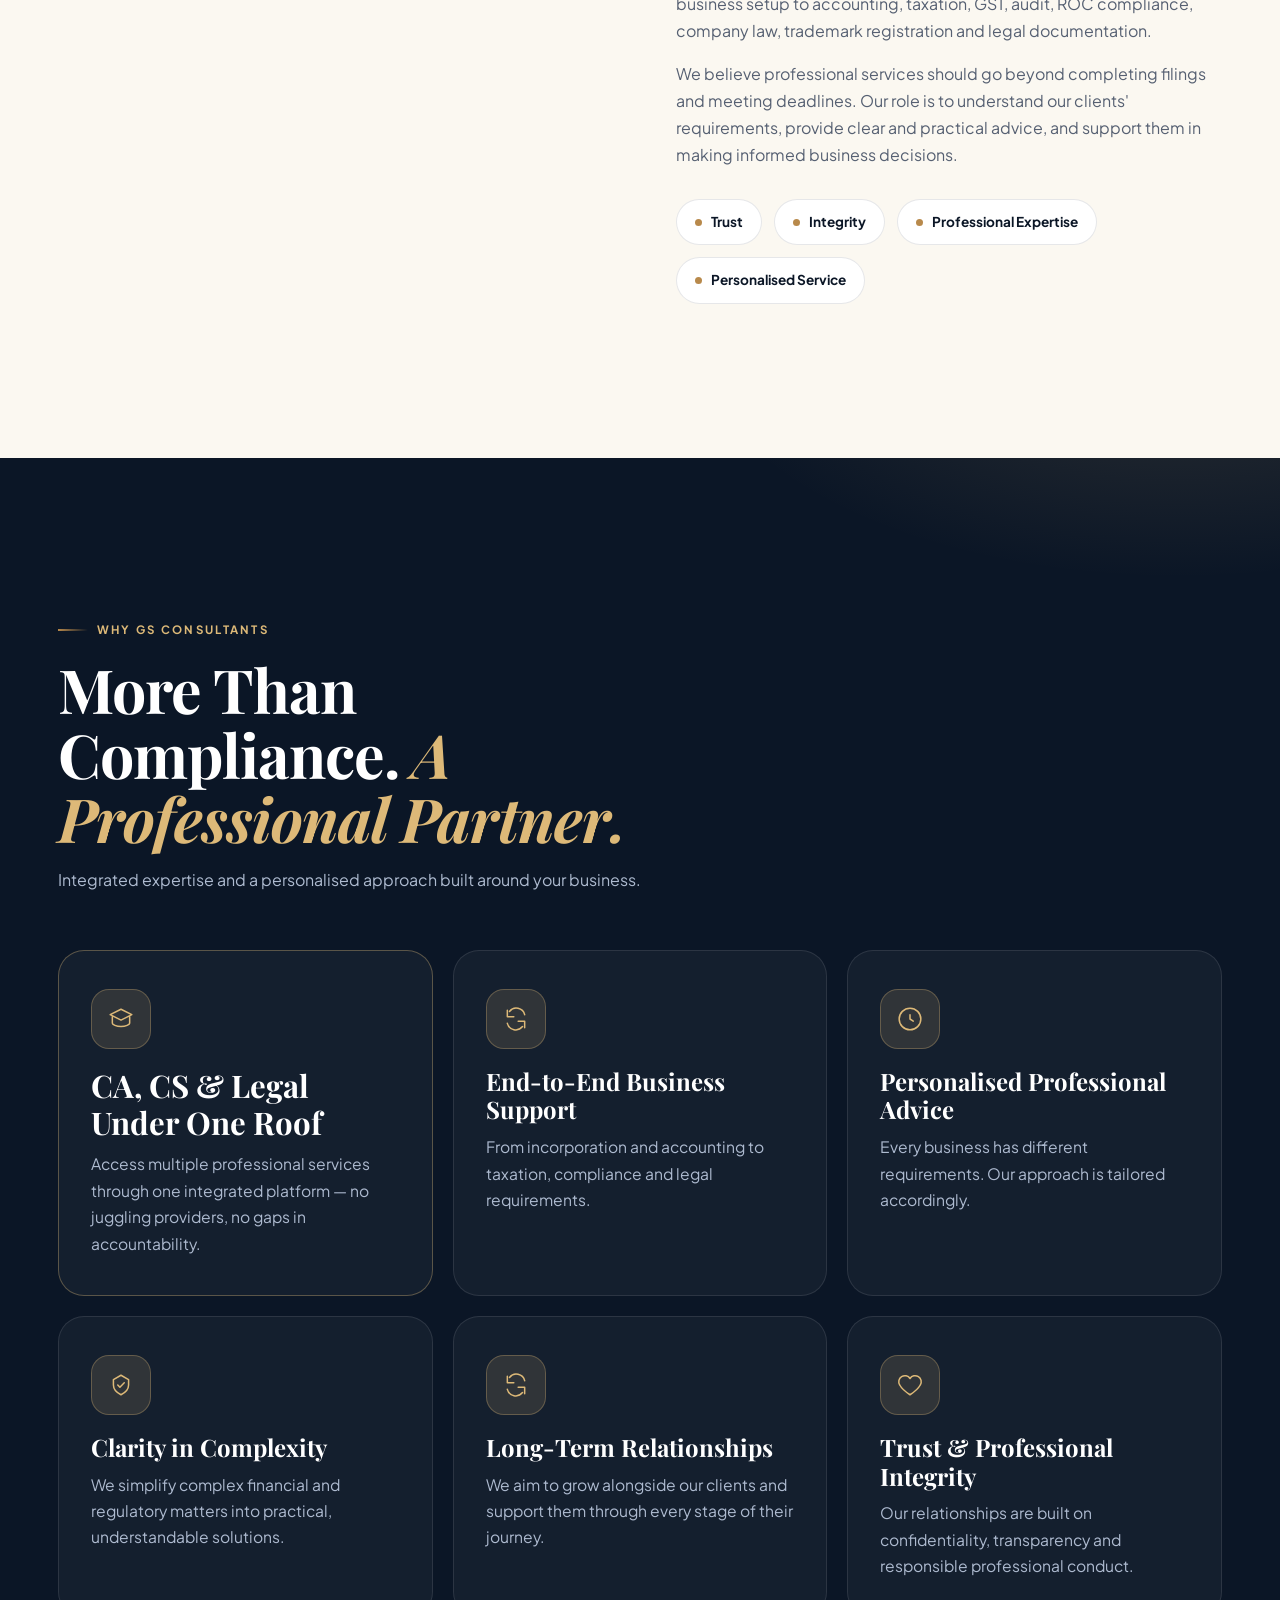
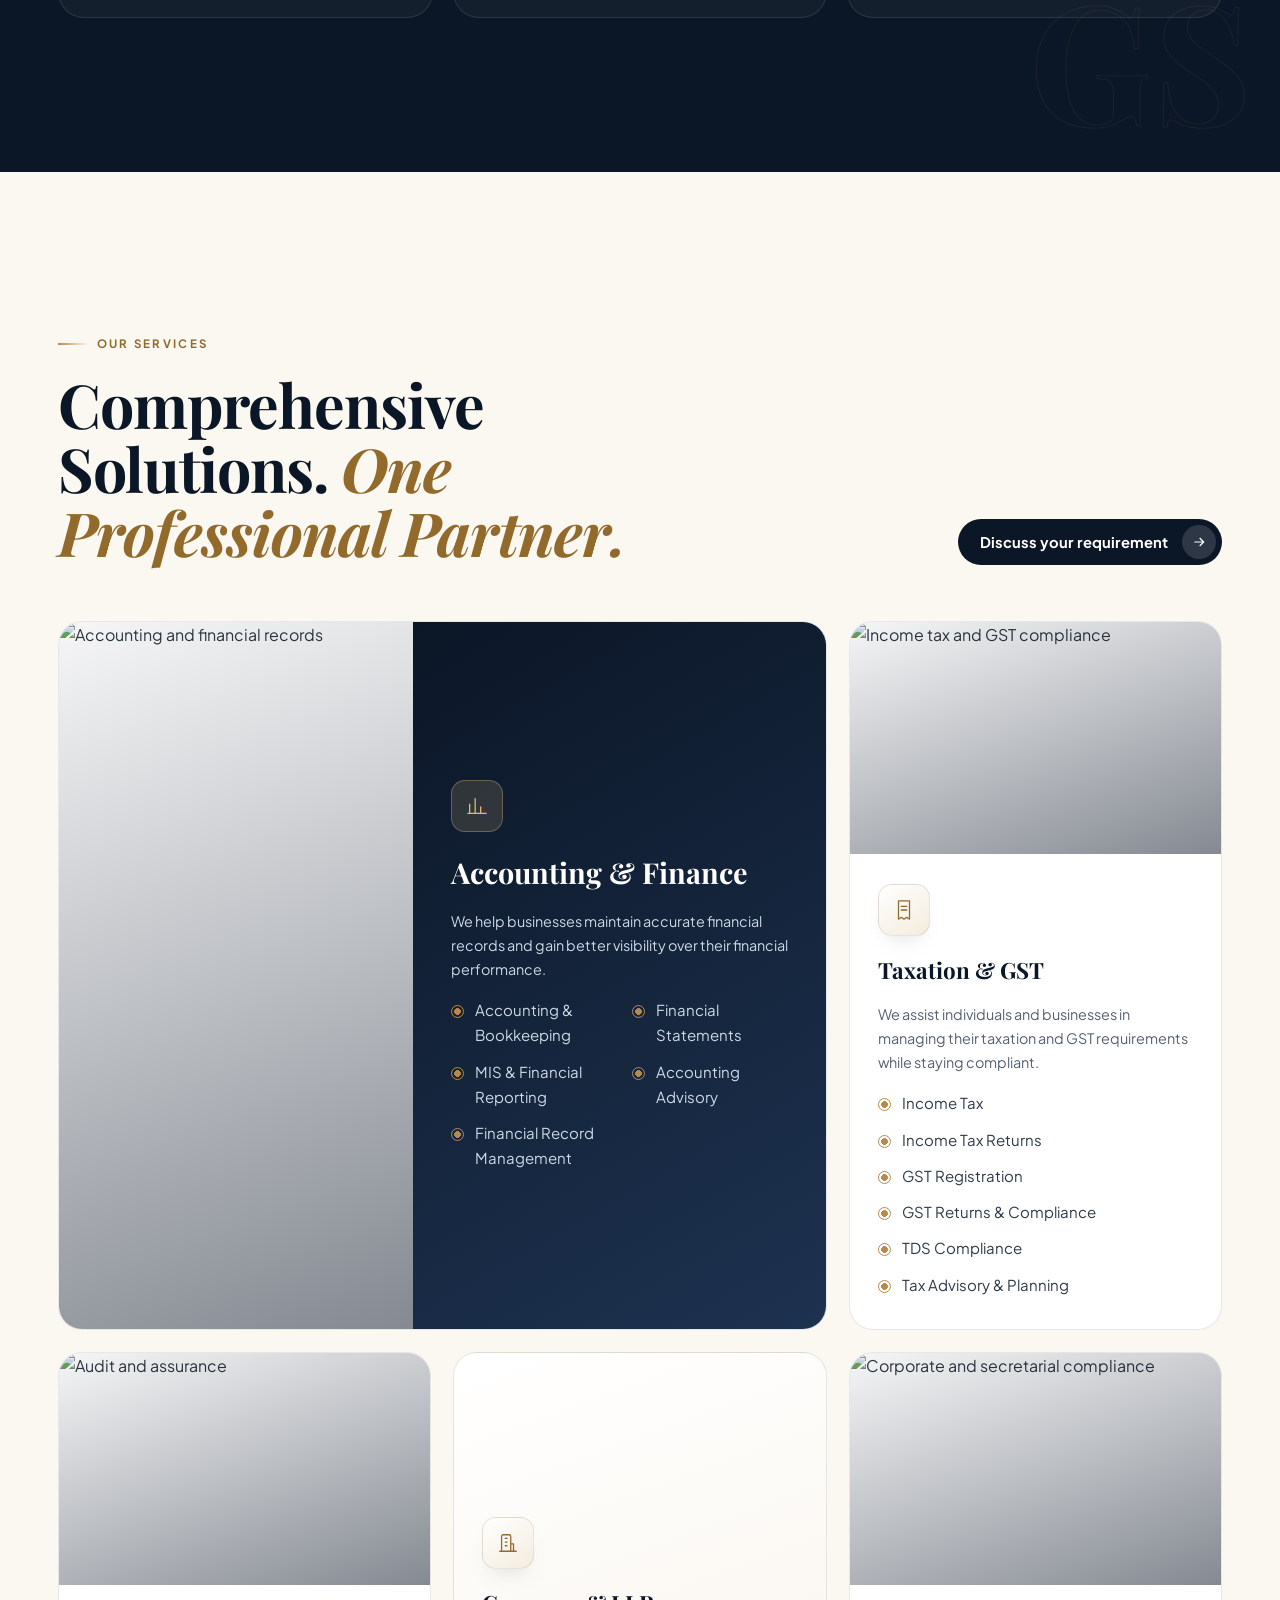
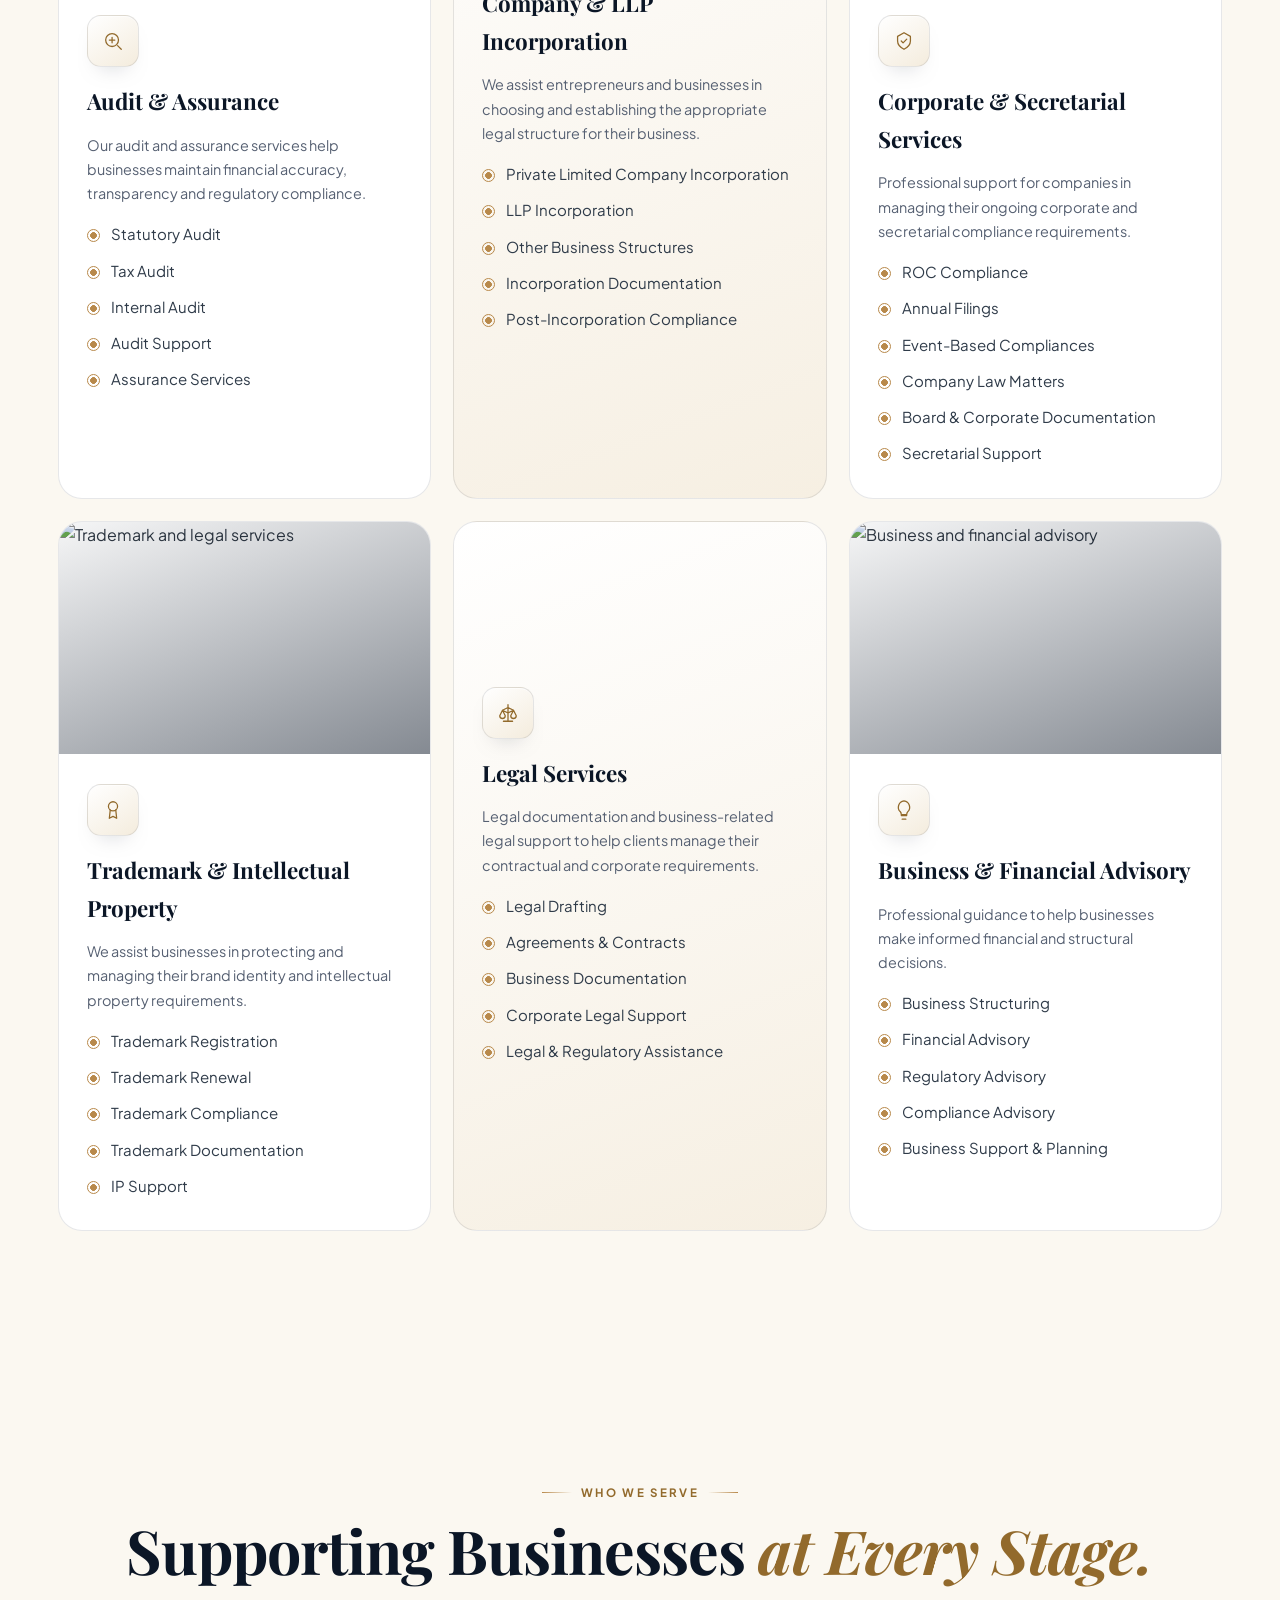
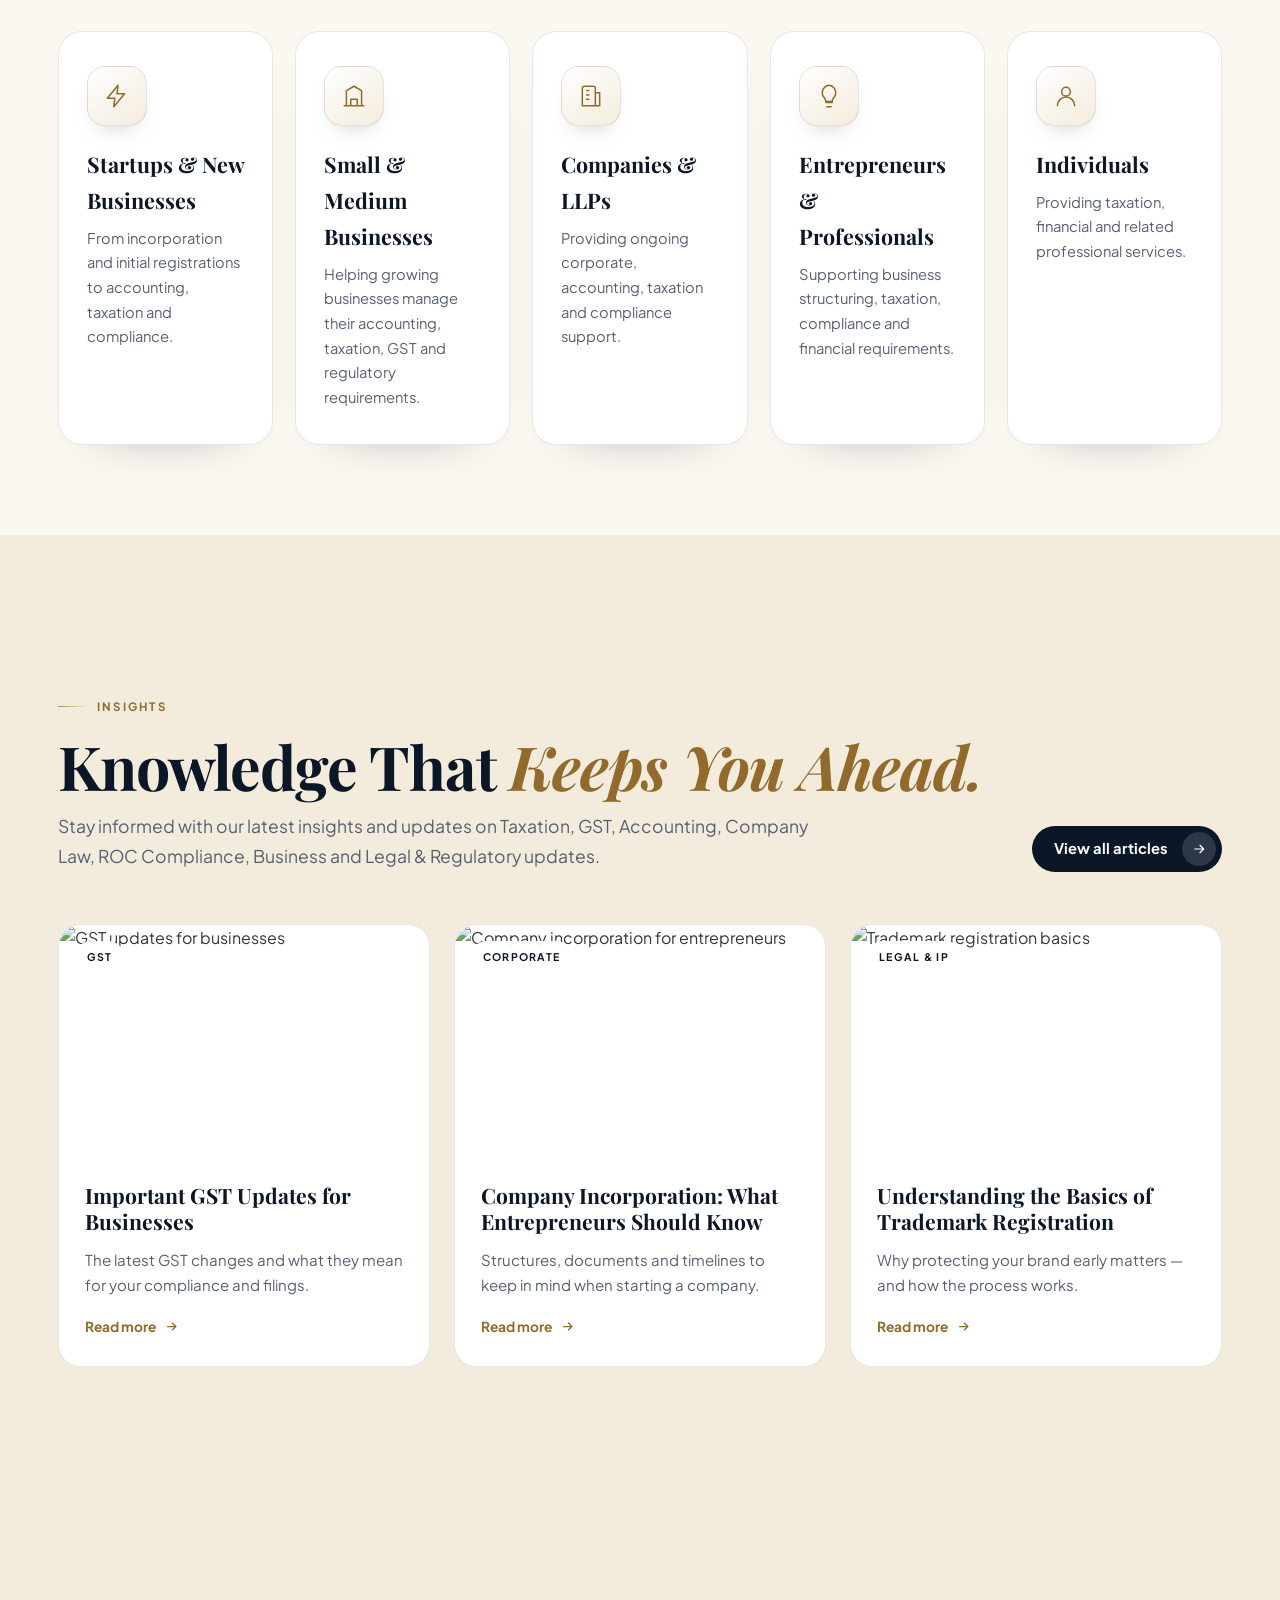
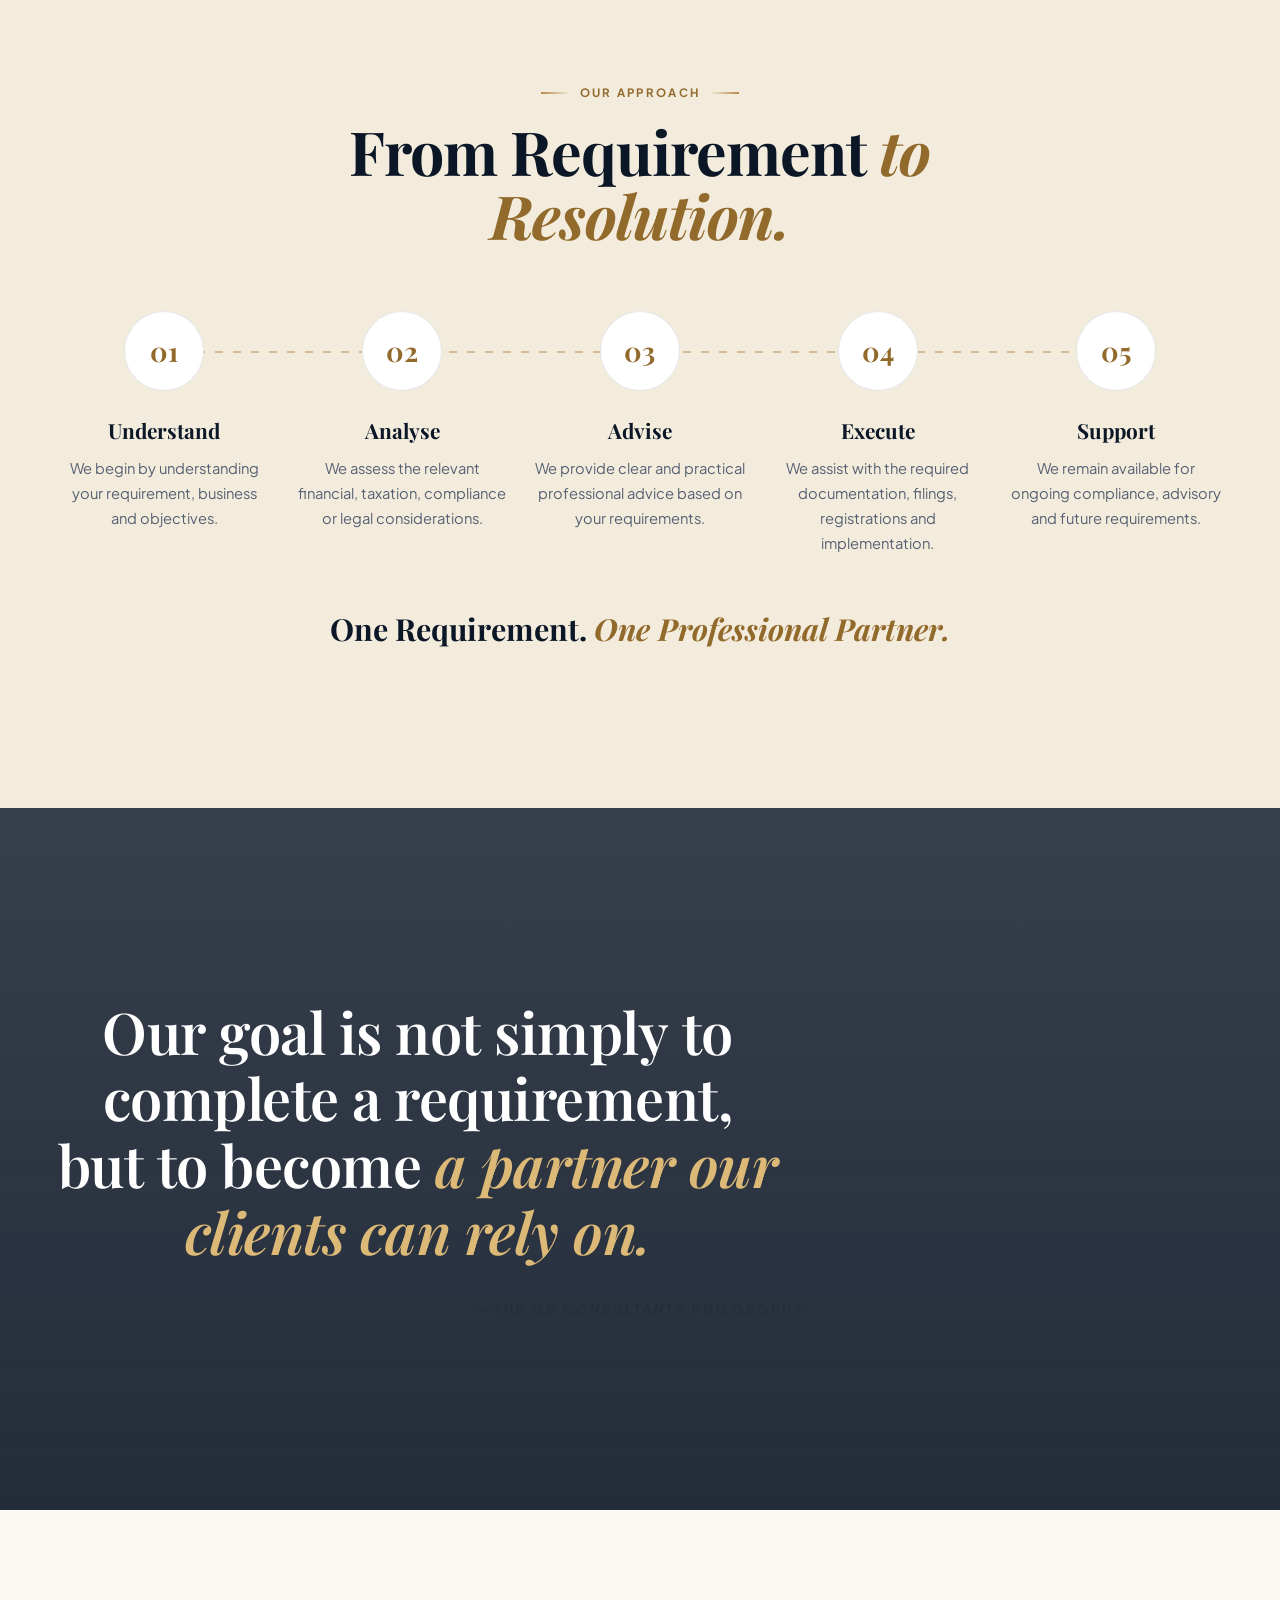
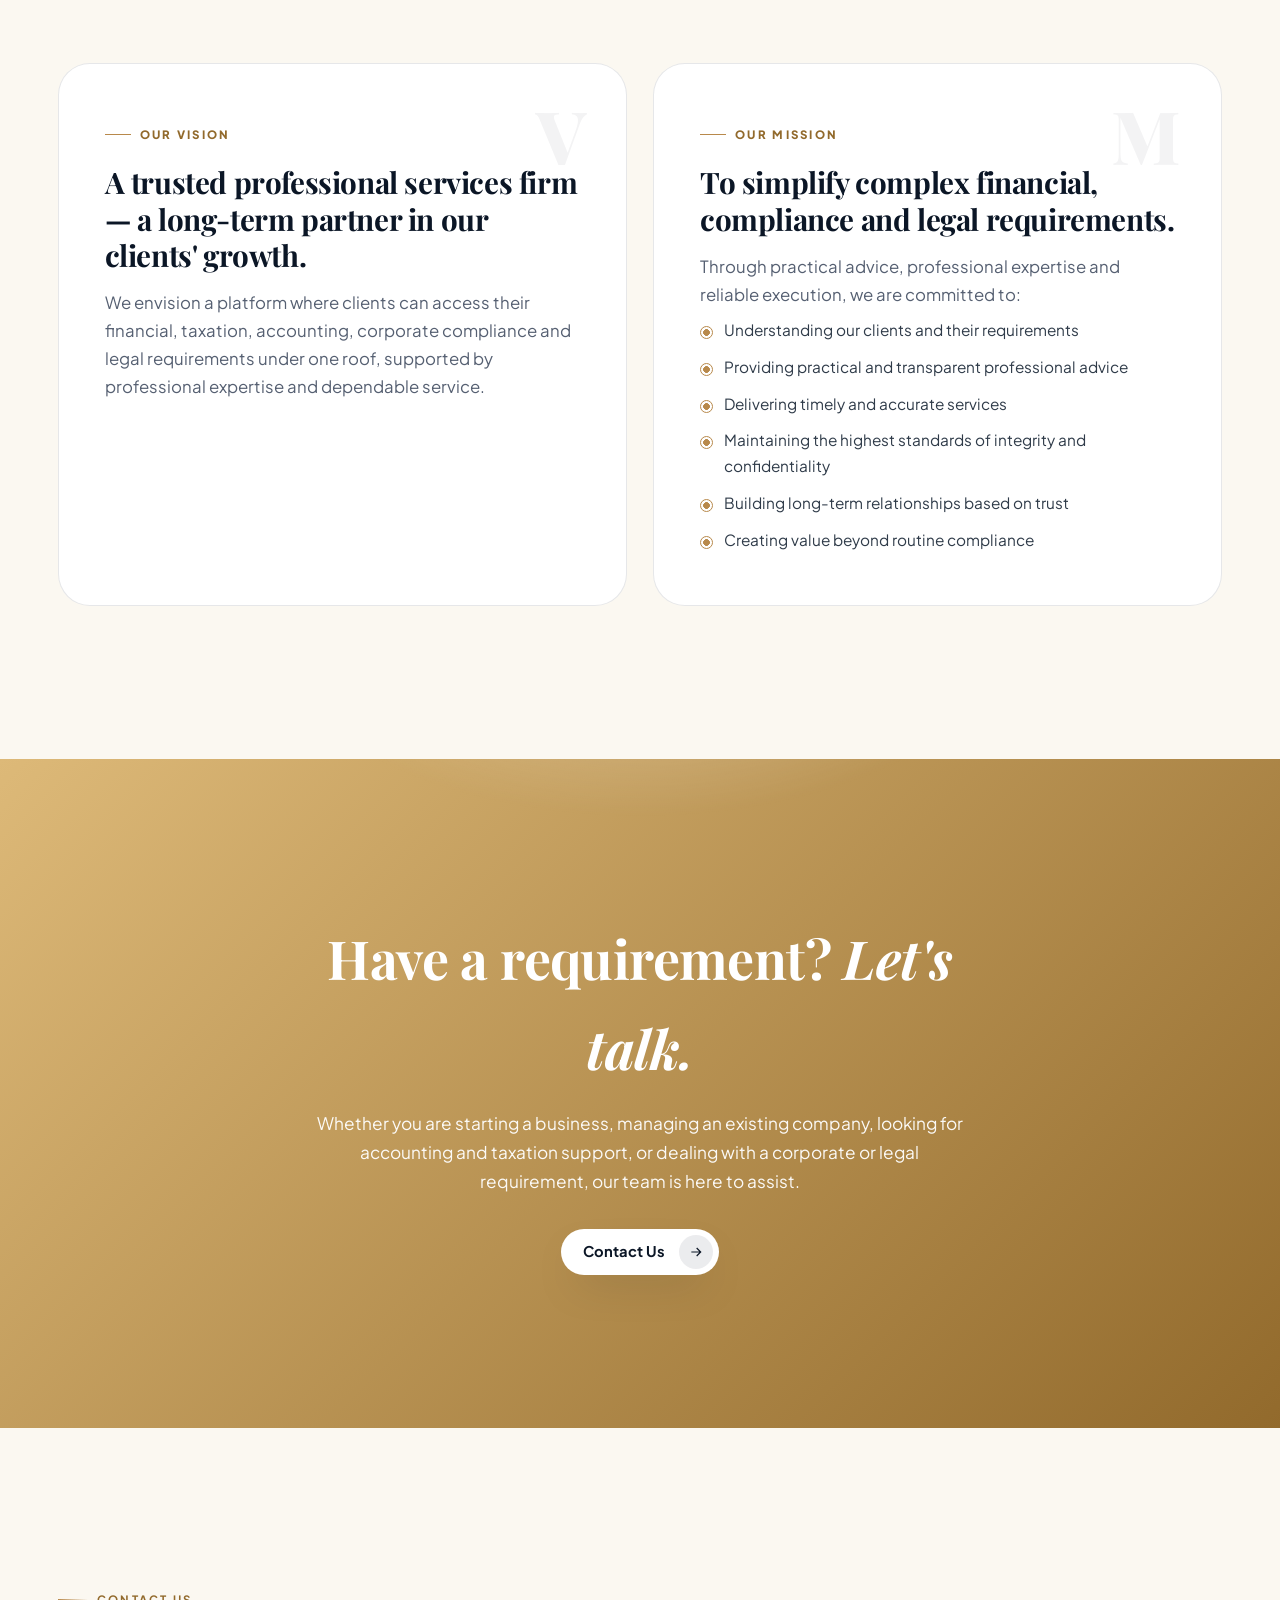
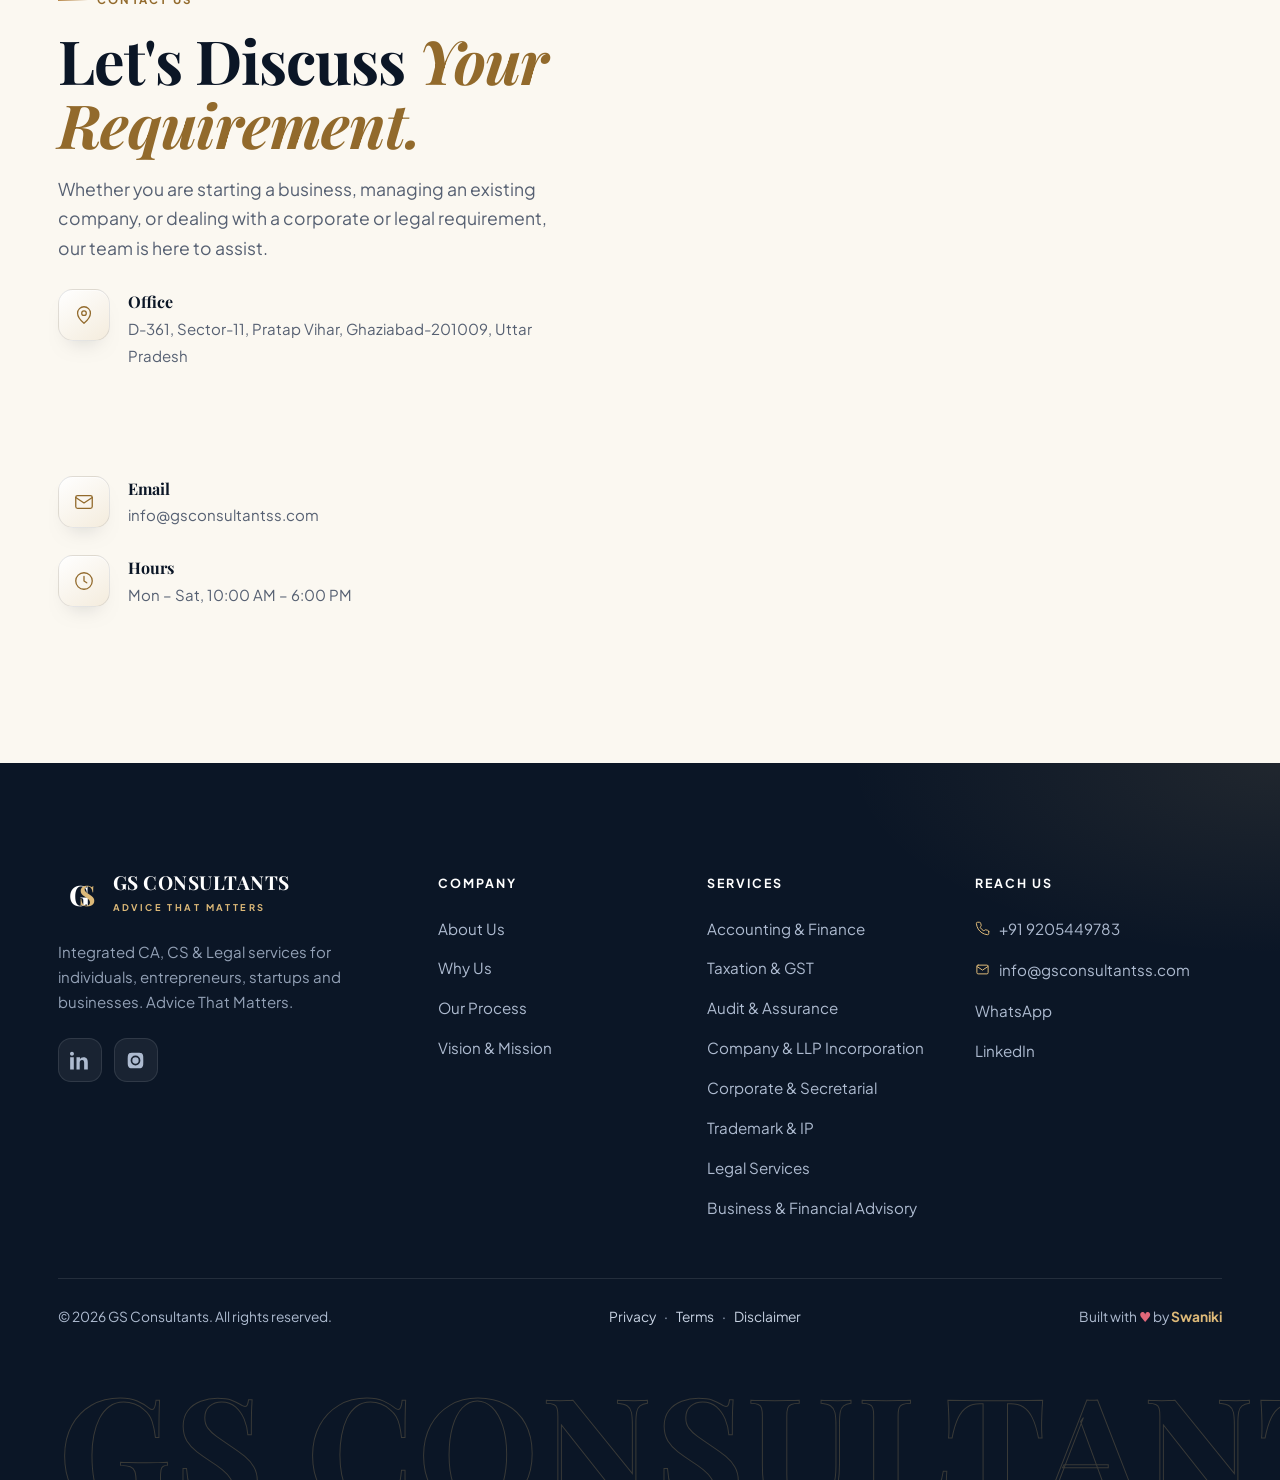
==== commit e820c0a2: "Add phone and email icons to footer Reach Us details" ====
--- a/index.html
+++ b/index.html
@@ -88,6 +88,8 @@
   .brand .bt strong{font-family:var(--serif);font-weight:700;color:#fff;font-size:1.2rem;letter-spacing:.5px;display:block;line-height:1;transition:color .5s}
   .brand .bt span{font-size:.58rem;letter-spacing:.26em;color:var(--gold-lt);font-weight:700}
   .navbar.scrolled .brand .bt strong{color:var(--navy)}
+  .brand .mono .mono-g{transition:fill .5s var(--ease)}
+  .navbar.scrolled .brand .mono .mono-g{fill:var(--navy)}
   nav.menu{display:flex;gap:4px;margin-left:auto}
   nav.menu a{font-weight:600;font-size:.92rem;color:rgba(255,255,255,.9);padding:10px 16px;border-radius:100px;transition:.4s var(--ease)}
   .navbar.scrolled nav.menu a{color:var(--navy)}
@@ -323,6 +325,8 @@
   footer ul{list-style:none;display:grid;gap:13px}
   footer ul a{font-size:.95rem;transition:.4s var(--ease);display:inline-block}
   footer a:hover{color:var(--gold-lt)}footer ul a:hover{transform:translateX(4px)}
+  footer ul a.ri{display:inline-flex;align-items:center;gap:9px}
+  .ric{width:15px;height:15px;flex:none;stroke:var(--gold-lt);stroke-width:1.6;fill:none;stroke-linecap:round;stroke-linejoin:round}
   .fabout{margin-top:20px;font-size:.94rem;max-width:34ch;color:#93a1b6}
   .socials{display:flex;gap:12px;margin-top:24px}
   .socials a{width:44px;height:44px;border-radius:13px;background:rgba(255,255,255,.06);border:1px solid rgba(255,255,255,.1);display:grid;place-items:center;transition:.5s var(--ease)}
@@ -398,7 +402,7 @@
     <a href="#home" class="brand">
       <svg class="mono" viewBox="0 0 100 100" aria-hidden="true">
         <defs><linearGradient id="lg" x1="0" y1="0" x2="1" y2="1"><stop offset="0" stop-color="#DDB978"/><stop offset="1" stop-color="#926A2C"/></linearGradient></defs>
-        <text x="28" y="70" font-family="Playfair Display,serif" font-size="60" font-weight="700" fill="#fff">G</text>
+        <text class="mono-g" x="28" y="70" font-family="Playfair Display,serif" font-size="60" font-weight="700" fill="#fff">G</text>
         <text x="50" y="70" font-family="Playfair Display,serif" font-size="60" font-weight="700" fill="url(#lg)">S</text>
       </svg>
       <span class="bt"><strong>GS CONSULTANTS</strong><span>ADVICE THAT MATTERS</span></span>
@@ -639,7 +643,7 @@
       </div>
       <div><h4>Company</h4><ul><li><a href="#about">About Us</a></li><li><a href="#why">Why Us</a></li><li><a href="#process">Our Process</a></li><li><a href="#vision">Vision &amp; Mission</a></li></ul></div>
       <div><h4>Services</h4><ul><li><a href="#services">Accounting &amp; Finance</a></li><li><a href="#services">Taxation &amp; GST</a></li><li><a href="#services">Audit &amp; Assurance</a></li><li><a href="#services">Company &amp; LLP Incorporation</a></li><li><a href="#services">Corporate &amp; Secretarial</a></li><li><a href="#services">Trademark &amp; IP</a></li><li><a href="#services">Legal Services</a></li><li><a href="#services">Business &amp; Financial Advisory</a></li></ul></div>
-      <div><h4>Reach Us</h4><ul><li><a href="tel:+919205449783">+91 9205449783</a></li><li><a href="mailto:info@gsconsultantss.com">info@gsconsultantss.com</a></li><li><a href="https://wa.me/919205449783">WhatsApp</a></li><li><a href="https://www.linkedin.com/company/109884769/">LinkedIn</a></li></ul></div>
+      <div><h4>Reach Us</h4><ul><li><a class="ri" href="tel:+919205449783"><svg class="ric" viewBox="0 0 24 24"><path d="M22 16.9v3a2 2 0 01-2.2 2 19.8 19.8 0 01-8.6-3 19.5 19.5 0 01-6-6 19.8 19.8 0 01-3-8.7A2 2 0 014.1 2h3a2 2 0 012 1.7c.1 1 .4 1.9.7 2.8a2 2 0 01-.5 2.1L8.1 9.9a16 16 0 006 6l1.3-1.3a2 2 0 012.1-.4c.9.3 1.8.6 2.8.7a2 2 0 011.7 2z"/></svg>+91 9205449783</a></li><li><a class="ri" href="mailto:info@gsconsultantss.com"><svg class="ric" viewBox="0 0 24 24"><rect x="3" y="5" width="18" height="14" rx="2"/><path d="M3 7l9 6 9-6"/></svg>info@gsconsultantss.com</a></li><li><a href="https://wa.me/919205449783">WhatsApp</a></li><li><a href="https://www.linkedin.com/company/109884769/">LinkedIn</a></li></ul></div>
     </div>
     <div class="foot-bottom">
       <span>© 2026 GS Consultants. All rights reserved.</span>
